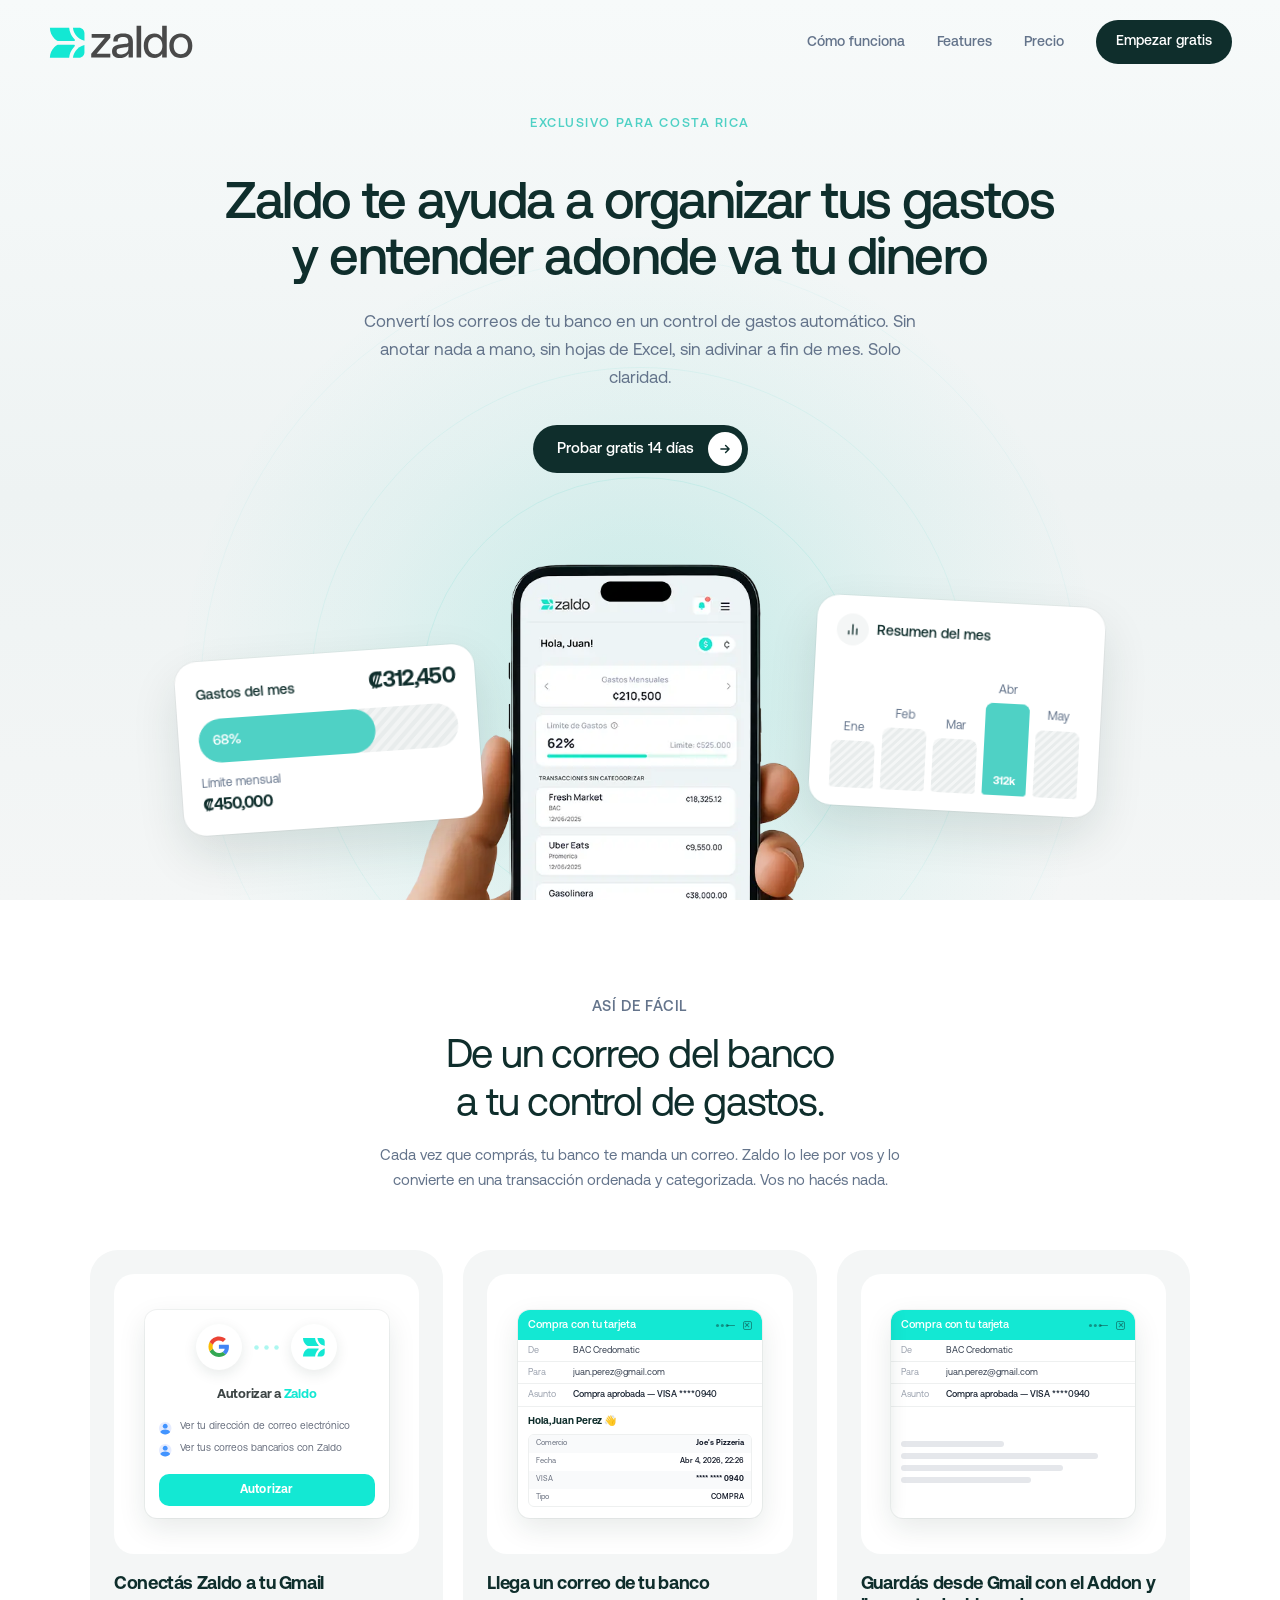
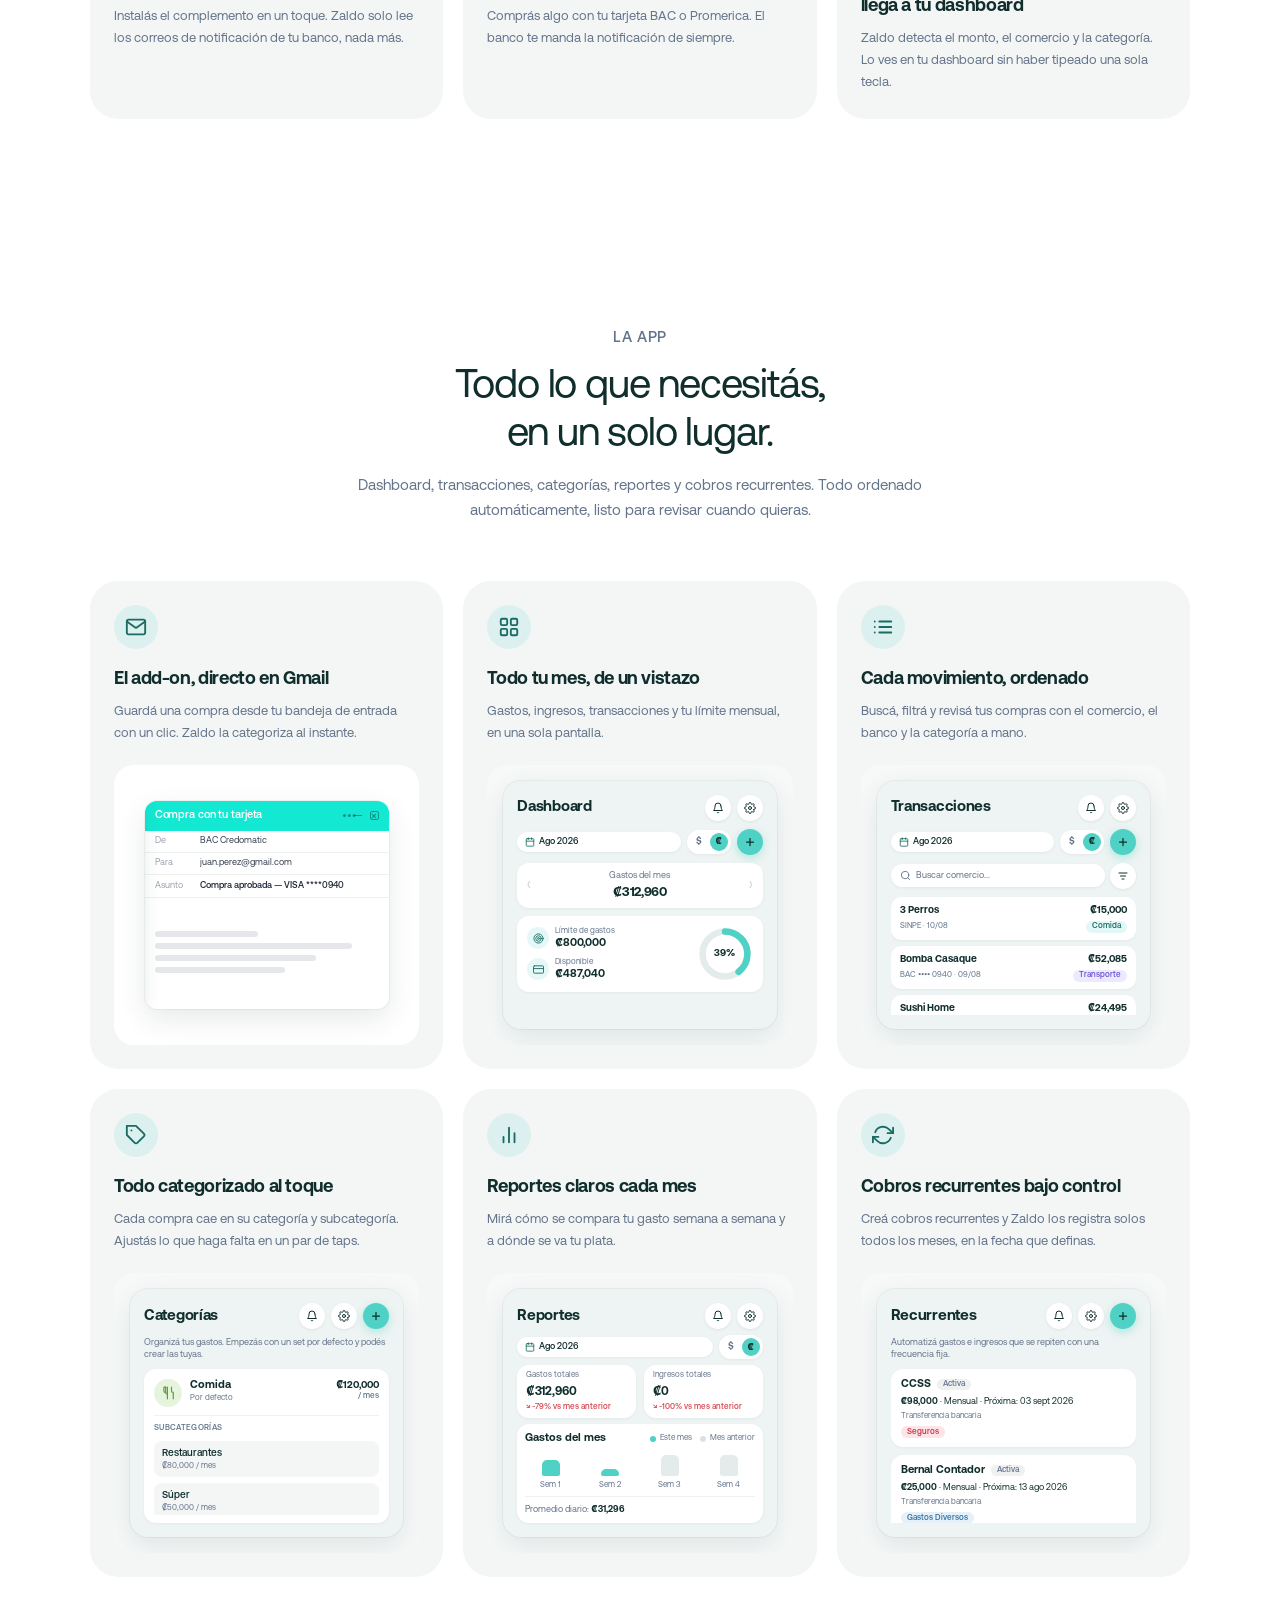
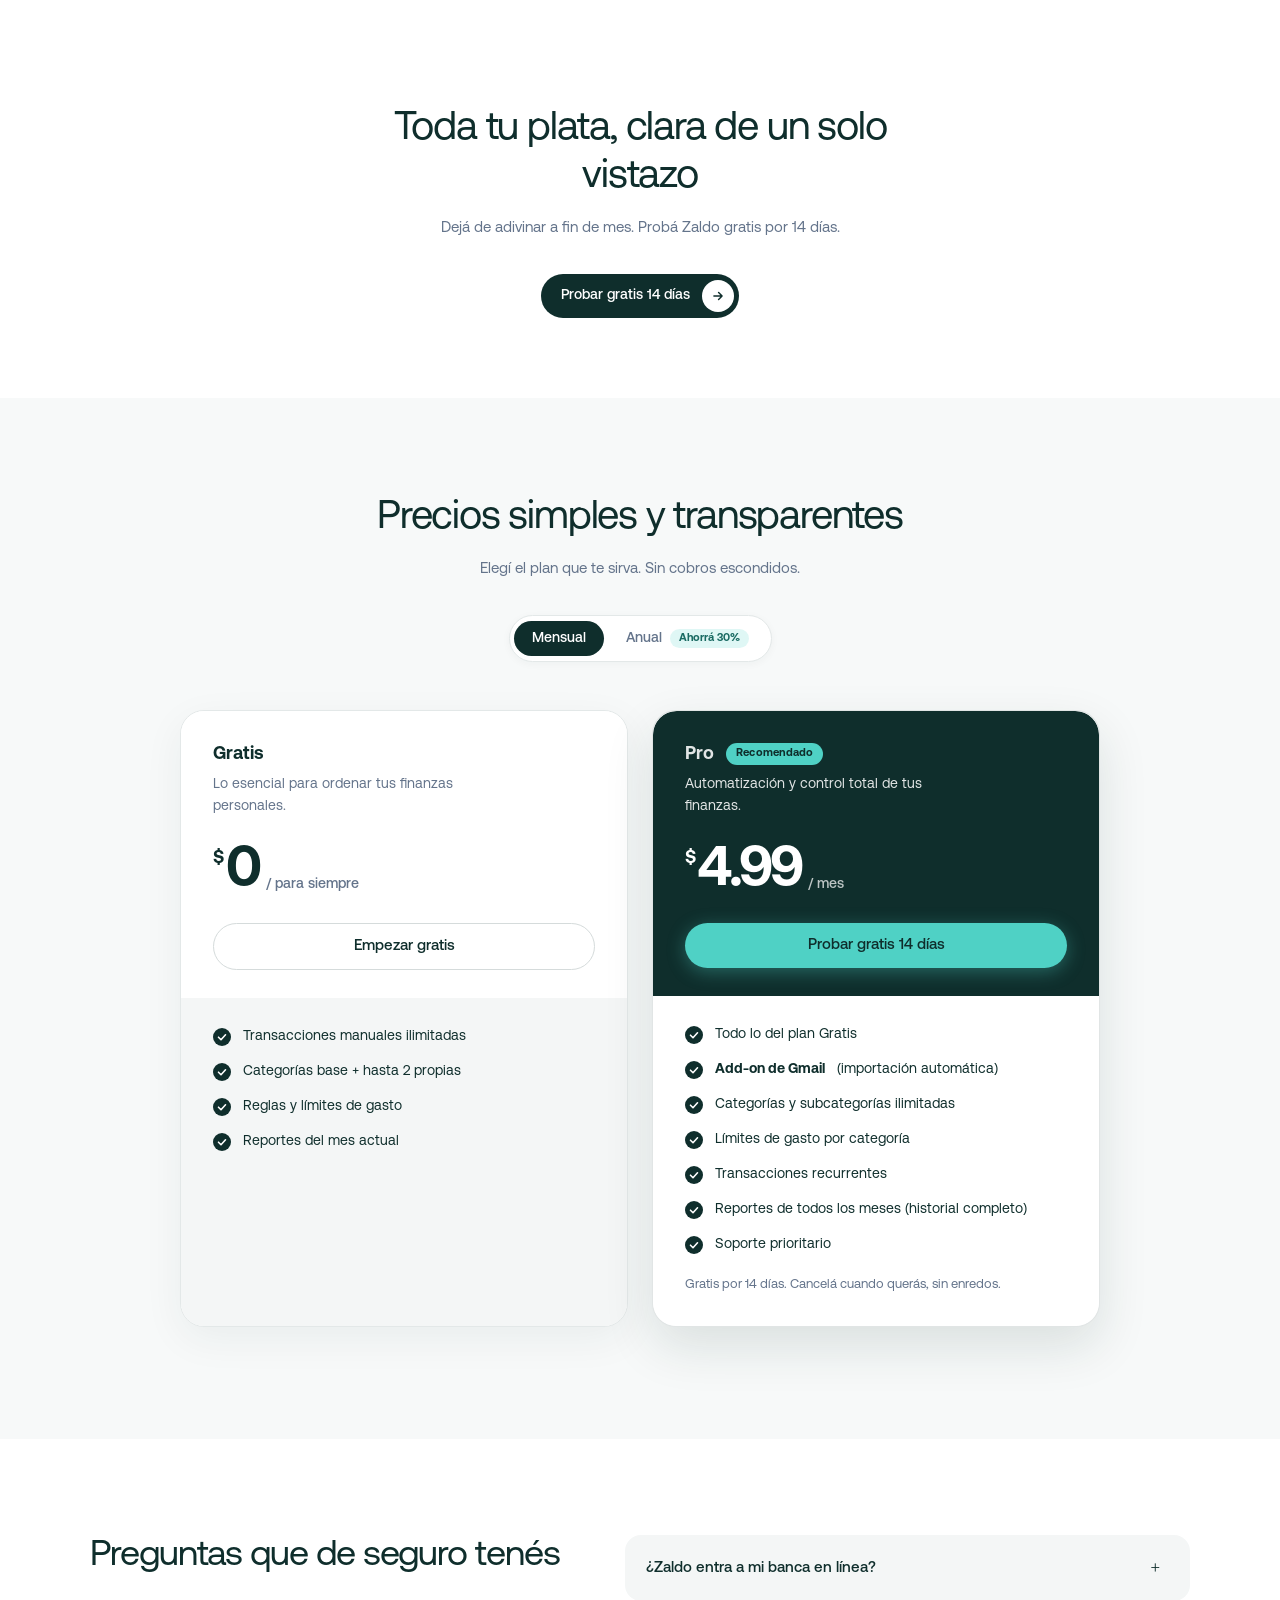
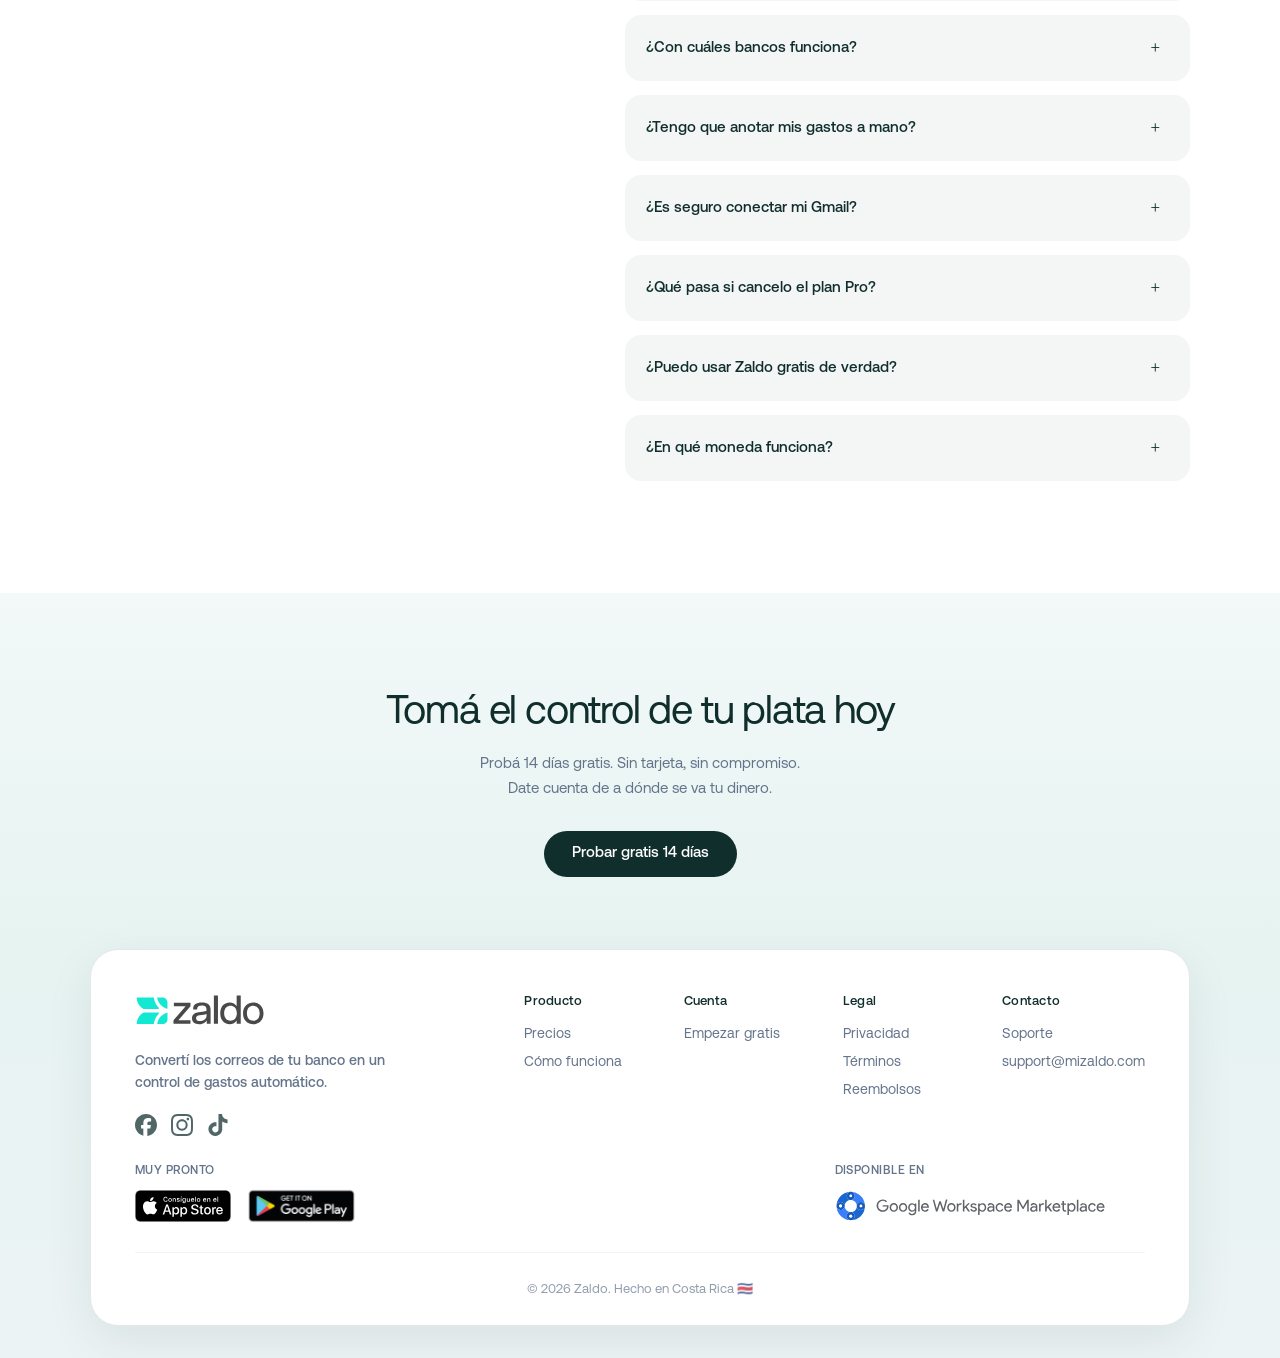
==== index.html @ 13877691 "Remove unused assets and tidy the repo tree so only live files stay in the web root. Co-authored-by:" ====
<!DOCTYPE html>
<html lang="es">
<head>
  <script>document.documentElement.classList.add('js-animations');</script>
  <meta charset="UTF-8">
  <meta name="viewport" content="width=device-width, initial-scale=1.0">
  <title>Zaldo — Tené claro en qué se te va la plata</title>
  <meta name="description" content="Zaldo convierte los correos de tu banco en un control de gastos automático. Sin anotar nada a mano, sin Excel, sin adivinar a fin de mes.">
  <link rel="canonical" href="https://mizaldo.com/">
  <meta name="theme-color" content="#4FD1C5">
  <meta name="author" content="Zaldo">

  <!-- Open Graph -->
  <meta property="og:type" content="website">
  <meta property="og:title" content="Zaldo — Tené claro en qué se te va la plata">
  <meta property="og:description" content="Zaldo convierte los correos de tu banco en un control de gastos automático. Sin anotar nada a mano, sin Excel, sin adivinar a fin de mes.">
  <meta property="og:url" content="https://mizaldo.com/">
  <meta property="og:image" content="https://mizaldo.com/assets/img/og-image.jpg">
  <meta property="og:image:width" content="1200">
  <meta property="og:image:height" content="630">
  <meta property="og:locale" content="es_CR">
  <meta property="og:site_name" content="Zaldo">

  <!-- Twitter Card -->
  <meta name="twitter:card" content="summary_large_image">
  <meta name="twitter:title" content="Zaldo — Tené claro en qué se te va la plata">
  <meta name="twitter:description" content="Zaldo convierte los correos de tu banco en un control de gastos automático. Sin anotar nada a mano, sin Excel, sin adivinar a fin de mes.">
  <meta name="twitter:image" content="https://mizaldo.com/assets/img/og-image.jpg">

  <!-- Favicons -->
  <link rel="icon" href="/favicon.ico" sizes="any">
  <link rel="icon" type="image/png" sizes="128x128" href="/assets/img/favicon/zaldo_128x128.png">
  <link rel="apple-touch-icon" href="/assets/img/favicon/zaldo_128x128.png">
  <link rel="manifest" href="/site.webmanifest">

  <!-- Styles -->
  <link rel="preload" href="assets/aeonik-pro/aeonik-regular.woff" as="font" type="font/woff" crossorigin>
  <link rel="preload" href="assets/aeonik-pro/aeonik-bold.woff" as="font" type="font/woff" crossorigin>
  <style>
@font-face{font-family:'Aeonik Pro';src:url('/assets/aeonik-pro/aeonik-regular.woff') format('woff');font-weight:400;font-style:normal;font-display:swap}
@font-face{font-family:'Aeonik Pro';src:url('/assets/aeonik-pro/aeonik-medium.woff') format('woff');font-weight:600;font-style:normal;font-display:swap}
@font-face{font-family:'Aeonik Pro';src:url('/assets/aeonik-pro/aeonik-bold.woff') format('woff');font-weight:700;font-style:normal;font-display:swap}
*,*::before,*::after{box-sizing:border-box;margin:0;padding:0}
:root{--teal:#4FD1C5;--teal-dark:#1a6b63;--heading-dark:#0f2e2c;--text-body:#64748b;--radius-pill:9999px;--surface:#fff;--card-bg:#f4f6f6}
body{font-family:'Aeonik Pro',system-ui,sans-serif;background:var(--surface);color:var(--heading-dark);min-height:100vh;overflow-x:hidden;-webkit-font-smoothing:antialiased}
.hero{position:relative;display:flex;flex-direction:column;overflow:hidden}
.hero--light{background:linear-gradient(180deg,#f7fafa 0%,#eef3f3 55%,#f4f6f6 100%);height:100vh;min-height:100vh}
.nav{position:relative;z-index:10;display:flex;justify-content:space-between;align-items:center;padding:1.25rem 3rem;max-width:1280px;width:100%;margin:0 auto;flex-shrink:0}
.logo{display:inline-flex;align-items:center;text-decoration:none}
.logo-img,.nav .logo-img{width:auto;display:block}
.nav .logo-img{height:clamp(1.75rem,2.8vw,2.25rem)}
.nav-actions{display:flex;align-items:center;gap:2rem}
.nav-links{display:flex;gap:2rem;list-style:none}
.nav-links a{color:var(--text-body);text-decoration:none;font-size:.875rem;font-weight:500}
.nav-cta{display:flex;align-items:center}
.nav-toggle,.nav-overlay{display:none}
.btn{display:inline-flex;align-items:center;justify-content:center;gap:.625rem;padding:.625rem 1.25rem;min-height:2.75rem;border-radius:var(--radius-pill);font-family:inherit;font-size:.875rem;font-weight:600;line-height:1;text-decoration:none;border:none;cursor:pointer;white-space:nowrap}
.btn:has(.btn-icon){padding:.3125rem .3125rem .3125rem 1.25rem;gap:.75rem}
.btn-icon{display:flex;align-items:center;justify-content:center;width:2rem;height:2rem;border-radius:50%;flex-shrink:0}
.btn-icon svg{width:14px;height:14px}
.btn--dark{background:#0F2E2C;color:#fff}
.btn--dark .btn-icon{background:#fff;color:#0F2E2C}
.hero-content{position:relative;z-index:5;display:flex;flex-direction:column;align-items:center;text-align:center;padding:2rem 1.5rem 1.25rem;max-width:920px;margin:0 auto;width:100%;flex-shrink:0}
.hero-eyebrow{font-size:.8125rem;font-weight:600;letter-spacing:.12em;text-transform:uppercase;color:var(--teal);margin-bottom:.875rem}
.hero--light .headline{display:flex;flex-direction:column;align-items:center;width:100%;font-size:clamp(2rem,4.2vw,3.25rem);font-weight:600;line-height:1.08;letter-spacing:-.03em;color:var(--heading-dark);margin:2rem 0 1.25rem}
.hero--light .headline-line{display:block;white-space:nowrap}
.hero--light .headline-line--mobile{display:none}
.hero--light .subheadline{color:var(--text-body);max-width:58ch;margin-bottom:2rem}
.subheadline{font-size:clamp(.9375rem,2vw,1.0625rem);line-height:1.65}
.cta-group{display:flex;gap:.875rem;flex-wrap:wrap;justify-content:center}
.hero .cta-group .btn{min-height:3rem;font-size:.9375rem;font-weight:500;padding:.75rem 1.5rem}
.hero .cta-group .btn:has(.btn-icon){padding:.375rem .375rem .375rem 1.5rem;gap:.875rem}
.hero .cta-group .btn-icon{width:2.125rem;height:2.125rem}
.hero-showcase{position:relative;z-index:2;flex:1;min-height:0;width:min(1400px,100%);margin:0 auto;padding:0 1.5rem}
.hero-showcase-backdrop{position:absolute;inset:0;pointer-events:none}
.hero-showcase-glow{position:absolute;top:50%;left:50%;transform:translate(-50%,-50%);width:min(920px,95vw);height:min(920px,95vw);border-radius:50%;background:radial-gradient(circle,rgba(79,209,197,.28) 0%,rgba(79,209,197,.08) 45%,transparent 72%)}
.hero-ring{position:absolute;top:50%;left:50%;transform:translate(-50%,-50%);border-radius:50%;border:1px solid rgba(79,209,197,.14)}
.hero-ring--1{width:440px;height:440px}
.hero-ring--2{width:660px;height:660px;opacity:.7}
.hero-ring--3{width:880px;height:880px;opacity:.45}
.hero-phone{position:absolute;left:50%;bottom:0;transform:translateX(-50%);z-index:3;width:min(560px,66vw)}
.hero-phone-mockup{width:100%;height:auto;max-height:56vh;display:block;object-fit:contain;object-position:bottom center}
.hero-float{position:absolute;z-index:4;background:#fff;border-radius:22px;padding:1.125rem 1.25rem;box-shadow:0 20px 48px rgba(15,46,44,.12),0 0 0 1px rgba(15,46,44,.04)}
.hero-float--left{left:14%;bottom:18%;width:min(300px,36vw);transform:rotate(-4deg)}
.hero-float--right{right:14%;bottom:22%;width:min(288px,34vw);transform:rotate(3deg)}
.hero-wallet-top{display:flex;align-items:baseline;justify-content:space-between;gap:.75rem;margin-bottom:.75rem}
.hero-wallet-label{font-size:.875rem;font-weight:500}
.hero-wallet-amount{font-size:1.375rem;font-weight:700;letter-spacing:-.03em;white-space:nowrap}
.hero-wallet-progress{position:relative;height:2.75rem;border-radius:var(--radius-pill);background:repeating-linear-gradient(-45deg,#e8ecec,#e8ecec 4px,#f2f4f4 4px,#f2f4f4 8px);overflow:hidden;margin-bottom:.875rem}
.hero-wallet-progress-fill{position:absolute;inset:0 auto 0 0;width:var(--pct,68%);min-width:3.25rem;background:var(--teal);border-radius:var(--radius-pill);display:flex;align-items:center;padding-left:.875rem}
.hero-wallet-progress-fill span{font-size:.875rem;font-weight:600;color:#fff}
.hero-wallet-detail-label{display:block;font-size:.75rem;color:var(--text-body);margin-bottom:.25rem}
.hero-wallet-detail-value{font-size:1rem;font-weight:700}
.hero-float-head{display:flex;align-items:center;gap:.5rem;margin-bottom:.75rem}
.hero-float-icon{width:2rem;height:2rem;border-radius:50%;background:var(--card-bg);display:flex;align-items:center;justify-content:center}
.hero-float-icon svg{width:1rem;height:1rem}
.hero-float-title{font-size:.875rem;font-weight:600}
.hero-float-chart{display:flex;align-items:flex-end;justify-content:space-between;gap:.4rem;height:130px;padding-top:1.125rem}
.hero-float-bar{position:relative;flex:1;display:flex;flex-direction:column;align-items:center;justify-content:flex-end;gap:.4rem;height:100%}
.hero-float-bar span{font-size:.75rem;color:var(--text-body)}
.hero-float-bar i{display:block;width:100%;height:var(--h,50%);border-radius:8px 8px 4px 4px;background:repeating-linear-gradient(-45deg,#e8ecec,#e8ecec 3px,#f4f6f6 3px,#f4f6f6 6px)}
.hero-float-bar-wrap{position:relative;width:100%;height:var(--h,88%);background:var(--teal);border-radius:8px 8px 4px 4px}
.hero-float-bar-tag{position:absolute;left:50%;bottom:.45rem;transform:translateX(-50%);font-size:.6875rem;font-weight:700;color:#fff;white-space:nowrap}
.visually-hidden{position:absolute;width:1px;height:1px;padding:0;margin:-1px;overflow:hidden;clip:rect(0,0,0,0);white-space:nowrap;border:0}
@media(max-width:900px){.hero-float--left{left:10%;width:min(260px,40vw)}.hero-float--right{right:10%;width:min(248px,38vw)}.hero-phone{width:min(445px,58vw)}.hero-ring--1{width:320px;height:320px}.hero-ring--2{width:480px;height:480px}.hero-ring--3{width:640px;height:640px}}
@media(max-width:768px){.nav{padding:1rem 1.5rem;z-index:200}.nav .logo-img{height:1.75rem}.nav-toggle{display:flex;flex-direction:column;justify-content:center;align-items:center;gap:5px;width:2.75rem;height:2.75rem;margin-left:auto;padding:0;border:none;background:transparent;cursor:pointer;z-index:202}.nav-toggle-bar{display:block;width:1.375rem;height:2px;background:var(--heading-dark);border-radius:1px}.nav-actions{position:fixed;top:0;right:0;width:min(100%,18.75rem);height:100dvh;flex-direction:column;align-items:stretch;padding:5rem 1.5rem 2rem;background:var(--surface);transform:translateX(100%);z-index:201}.nav-links{flex-direction:column;gap:0;width:100%}.nav-links a{display:block;padding:1rem 0;font-size:1rem}.nav-cta{flex-direction:column;width:100%;margin-top:1.5rem}.nav-cta .btn{width:100%;justify-content:center}.hero--light{height:auto;min-height:0}.hero--light .nav{border-bottom:1px solid rgba(15,46,44,.08)}.hero-content{align-items:flex-start;text-align:left;padding:2rem 1.5rem 0;max-width:none}.hero--light .headline-line--desktop{display:none}.hero--light .headline-line--mobile{display:block}.hero--light .headline{align-items:flex-start;text-align:left;font-size:1.75rem;margin:.75rem 0 1rem;line-height:1.3}.hero--light .headline-line{text-align:left}.hero--light .subheadline{text-align:left;font-size:.9375rem;margin-bottom:1.5rem;max-width:none}.subheadline-tail{display:none}.hero .cta-group--solo,.hero .cta-group--solo .btn{width:100%}.hero .cta-group .btn,.hero .cta-group .btn:has(.btn-icon){min-height:2.75rem;font-size:.875rem;padding:.8125rem 1.625rem}.hero .cta-group .btn-icon{display:none}.hero-showcase{flex:none;width:100%;padding:0}.hero-float--left,.hero-float--right{display:none}.hero-phone{position:relative;left:auto;bottom:auto;width:min(520px,128vw);margin:clamp(3rem,12vw,4.5rem) 0 0 calc(50% - min(260px,64vw));transform:none}.hero-phone-mockup{max-height:none}}
@media(max-width:360px){.hero--light .headline{font-size:1.5rem}.hero--light .headline-line--mobile{white-space:normal}}
  </style>
  <link rel="preload" as="style" href="/assets/css/styles.css">
  <link rel="stylesheet" href="/assets/css/styles.css" media="print" onload="this.media='all'">
  <noscript><link rel="stylesheet" href="/assets/css/styles.css"></noscript>

  <script type="application/ld+json">
  {
    "@context": "https://schema.org",
    "@type": "SoftwareApplication",
    "name": "Zaldo",
    "url": "https://mizaldo.com/",
    "applicationCategory": "FinanceApplication",
    "operatingSystem": "Web, Android, iOS",
    "description": "Zaldo convierte los correos de tu banco en un control de gastos automático. Sin anotar nada a mano, sin Excel.",
    "offers": {
      "@type": "Offer",
      "price": "0",
      "priceCurrency": "CRC"
    },
    "publisher": {
      "@type": "Organization",
      "name": "Zaldo",
      "url": "https://mizaldo.com/",
      "logo": "https://mizaldo.com/assets/zaldo-logo-v1.svg"
    }
  }
  </script>

  <!-- Meta Pixel Code -->
  <script async src="/assets/js/meta-pixel.js"></script>
  <noscript><img height="1" width="1" style="display:none"
  src="https://www.facebook.com/tr?id=1056531280575934&ev=PageView&noscript=1"
  /></noscript>
  <!-- End Meta Pixel Code -->
  <script src="/assets/js/main.js" async></script>
</head>
<body>
  <main id="main">
  <section class="hero hero--light is-loaded">
    <header class="nav">
      <a href="index.html" class="logo" aria-label="Zaldo — inicio">
        <img src="assets/zaldo-logo-v1.svg" alt="Zaldo" class="logo-img" width="511" height="195" decoding="async">
        <span class="visually-hidden">Zaldo</span>
      </a>
      <button type="button" class="nav-toggle" aria-expanded="false" aria-controls="nav-menu" aria-label="Abrir menú">
        <span class="nav-toggle-bar" aria-hidden="true"></span>
        <span class="nav-toggle-bar" aria-hidden="true"></span>
        <span class="nav-toggle-bar" aria-hidden="true"></span>
      </button>
      <div class="nav-overlay" aria-hidden="true"></div>
      <div class="nav-actions" id="nav-menu">
        <nav aria-label="Principal">
          <ul class="nav-links">
            <li><a href="#how-it-works">Cómo funciona</a></li>
            <li><a href="#app-tour">Features</a></li>
            <li><a href="#pricing">Precio</a></li>
          </ul>
        </nav>
        <div class="nav-cta">
          <a href="https://app.mizaldo.com/login" class="btn btn--dark">
            <span>Empezar gratis</span>
          </a>
        </div>
      </div>
    </header>

    <div class="hero-content">
      <p class="hero-eyebrow">Exclusivo para Costa Rica</p>
      <h1 class="headline">
        <span class="headline-line headline-line--desktop">Zaldo te ayuda a organizar tus gastos</span>
        <span class="headline-line headline-line--desktop">y entender adonde va tu dinero</span>
        <span class="headline-line headline-line--mobile">Zaldo te ayuda a organizar</span>
        <span class="headline-line headline-line--mobile">tus gastos y entender</span>
        <span class="headline-line headline-line--mobile">adonde va tu dinero</span>
      </h1>

      <p class="subheadline">
        Convertí los correos de tu banco en un control de gastos automático. Sin anotar nada a mano, sin hojas de Excel<span class="subheadline-tail">, sin adivinar a fin de mes. Solo claridad</span>.
      </p>

      <div class="cta-group cta-group--solo">
        <a href="https://app.mizaldo.com/login" class="btn btn--dark">
          <span>Probar gratis 14 días</span>
          <span class="btn-icon">
            <svg viewBox="0 0 24 24" fill="none" stroke="currentColor" stroke-width="2.5" stroke-linecap="round" stroke-linejoin="round" aria-hidden="true"><path d="M5 12h14M13 6l6 6-6 6"/></svg>
          </span>
        </a>
      </div>
    </div>

    <div class="hero-showcase is-visible" aria-hidden="true">
      <div class="hero-showcase-backdrop">
        <div class="hero-ring hero-ring--1"></div>
        <div class="hero-ring hero-ring--2"></div>
        <div class="hero-ring hero-ring--3"></div>
        <div class="hero-showcase-glow"></div>
      </div>

      <article class="hero-float hero-float--left hero-wallet-card">
        <div class="hero-wallet-top">
          <span class="hero-wallet-label">Gastos del mes</span>
          <span class="hero-wallet-amount">₡312,450</span>
        </div>
        <div class="hero-wallet-progress">
          <div class="hero-wallet-progress-fill" style="--pct: 68%">
            <span>68%</span>
          </div>
        </div>
        <div class="hero-wallet-footer">
          <div class="hero-wallet-detail">
            <span class="hero-wallet-detail-label">Límite mensual</span>
            <span class="hero-wallet-detail-value">₡450,000</span>
          </div>
        </div>
      </article>

      <div class="hero-phone">
        <img class="hero-phone-mockup" src="assets/zaldoh-webpapp-costarica.webp" alt="App Zaldo en un celular" width="800" height="507" decoding="async" fetchpriority="high">
      </div>

      <article class="hero-float hero-float--right">
        <div class="hero-float-head">
          <span class="hero-float-icon">
            <svg viewBox="0 0 24 24" fill="none" stroke="currentColor" stroke-width="2" aria-hidden="true"><path d="M18 20V10M12 20V4M6 20v-6"/></svg>
          </span>
          <span class="hero-float-title">Resumen del mes</span>
        </div>
        <div class="hero-float-chart">
          <div class="hero-float-bar"><span>Ene</span><i style="--h: 42%"></i></div>
          <div class="hero-float-bar"><span>Feb</span><i style="--h: 55%"></i></div>
          <div class="hero-float-bar"><span>Mar</span><i style="--h: 48%"></i></div>
          <div class="hero-float-bar hero-float-bar--active">
            <span>Abr</span>
            <div class="hero-float-bar-wrap" style="--h: 88%">
              <span class="hero-float-bar-tag">312k</span>
              <i></i>
            </div>
          </div>
          <div class="hero-float-bar"><span>May</span><i style="--h: 60%"></i></div>
        </div>
      </article>
    </div>
  </section>

  <section id="how-it-works" class="needs how-process">
    <div class="needs-inner">
      <header class="needs-header">
        <p class="section-eyebrow">Así de fácil</p>
        <h2>De un correo del banco <br> a tu control de gastos.</h2>
        <p>Cada vez que comprás, tu banco te manda un correo. Zaldo lo lee por vos y lo convierte en una transacción ordenada y categorizada. Vos no hacés nada.</p>
      </header>
      <div class="needs-grid how-grid">
        <article class="how-step-card">
          <div class="how-step-visual" aria-hidden="true">
            <div class="how-step-scene">
              <div class="how-auth-mock">
                <div class="how-auth-card">
                  <div class="how-auth-brands">
                    <div class="how-auth-brand how-auth-brand--google">
                      <img src="assets/icons/google-icon.svg" alt="" width="27" height="27" decoding="async" loading="lazy">
                    </div>
                    <div class="how-auth-dots" aria-hidden="true">
                      <span></span><span></span><span></span>
                    </div>
                    <div class="how-auth-brand how-auth-brand--zaldo">
                      <img src="assets/icons/zaldo-icon.svg" alt="" width="24" height="21" decoding="async" loading="lazy">
                    </div>
                  </div>
                  <p class="how-auth-title">Autorizar a <span>Zaldo</span></p>
                  <ul class="how-auth-permissions">
                    <li>
                      <img src="assets/icons/google-user.svg" alt="" width="13" height="13" decoding="async" loading="lazy">
                      <span>Ver tu dirección de correo electrónico</span>
                    </li>
                    <li>
                      <img src="assets/icons/google-user.svg" alt="" width="13" height="13" decoding="async" loading="lazy">
                      <span>Ver tus correos bancarios con Zaldo</span>
                    </li>
                  </ul>
                  <span class="how-auth-btn">
                    <span class="how-auth-btn-label">Autorizar</span>
                    <span class="how-auth-btn-check" aria-hidden="true">
                      <svg viewBox="0 0 24 24" fill="none" stroke="currentColor" stroke-width="3" stroke-linecap="round" stroke-linejoin="round"><path d="M5 12l5 5L20 7"/></svg>
                    </span>
                  </span>
                </div>
              </div>
            </div>
          </div>
          <div class="how-step-copy">
            <h3>Conectás Zaldo a tu Gmail</h3>
            <p>Instalás el complemento en un toque. Zaldo solo lee los correos de notificación de tu banco, nada más.</p>
          </div>
        </article>

        <article class="how-step-card">
          <div class="how-step-visual" aria-hidden="true">
            <div class="how-step-scene">
              <div class="how-mail-mock">
                <div class="how-mail-window">
                  <header class="how-mail-chrome">
                    <span class="how-mail-chrome-title">Compra con tu tarjeta</span>
                    <div class="how-mail-chrome-actions">
                      <span></span><span></span><span></span>
                    </div>
                  </header>
                  <div class="how-mail-fields">
                    <div class="how-mail-field">
                      <span class="how-mail-field-label">De</span>
                      <span class="how-mail-field-value">BAC Credomatic</span>
                    </div>
                    <div class="how-mail-field">
                      <span class="how-mail-field-label">Para</span>
                      <span class="how-mail-field-value">juan.perez@gmail.com</span>
                    </div>
                    <div class="how-mail-field how-mail-field--subject">
                      <span class="how-mail-field-label">Asunto</span>
                      <span class="how-mail-field-value">Compra aprobada — VISA ****0940</span>
                    </div>
                  </div>
                  <div class="how-mail-body">
                    <p class="how-mail-greeting">Hola, Juan Perez <span aria-hidden="true">👋</span></p>
                    <dl class="how-mail-receipt">
                      <div class="how-mail-receipt-row">
                        <dt>Comercio</dt>
                        <dd>Joe's Pizzeria</dd>
                      </div>
                      <div class="how-mail-receipt-row">
                        <dt>Fecha</dt>
                        <dd>Abr 4, 2026, 22:26</dd>
                      </div>
                      <div class="how-mail-receipt-row">
                        <dt>VISA</dt>
                        <dd>**** **** 0940</dd>
                      </div>
                      <div class="how-mail-receipt-row">
                        <dt>Tipo</dt>
                        <dd>COMPRA</dd>
                      </div>
                    </dl>
                  </div>
                </div>
              </div>
            </div>
          </div>
          <div class="how-step-copy">
            <h3>Llega un correo de tu banco</h3>
            <p>Comprás algo con tu tarjeta BAC o Promerica. El banco te manda la notificación de siempre.</p>
          </div>
        </article>

        <article class="how-step-card">
          <div class="how-step-visual" aria-hidden="true">
            <div class="how-step-scene">
              <div class="how-mail-mock how-mail-mock--addon">
                <div class="how-mail-window how-mail-window--addon">
                  <aside class="how-addon-sidebar">
                    <img class="how-addon-logo" src="assets/icons/zaldo-icon.svg" alt="" width="24" height="21" decoding="async" loading="lazy">
                    <span class="how-addon-btn">
                      <span class="how-addon-btn-label">Guardar</span>
                      <span class="how-addon-btn-saved">
                        <svg viewBox="0 0 24 24" fill="none" stroke="currentColor" stroke-width="3" stroke-linecap="round" stroke-linejoin="round" aria-hidden="true"><path d="M5 12l5 5L20 7"/></svg>
                        Guardado
                      </span>
                    </span>
                  </aside>
                  <header class="how-mail-chrome">
                    <span class="how-mail-chrome-title">Compra con tu tarjeta</span>
                    <div class="how-mail-chrome-actions">
                      <span></span><span></span><span></span>
                    </div>
                  </header>
                  <div class="how-mail-fields">
                    <div class="how-mail-field">
                      <span class="how-mail-field-label">De</span>
                      <span class="how-mail-field-value">BAC Credomatic</span>
                    </div>
                    <div class="how-mail-field">
                      <span class="how-mail-field-label">Para</span>
                      <span class="how-mail-field-value">juan.perez@gmail.com</span>
                    </div>
                    <div class="how-mail-field how-mail-field--subject">
                      <span class="how-mail-field-label">Asunto</span>
                      <span class="how-mail-field-value">Compra aprobada — VISA ****0940</span>
                    </div>
                  </div>
                  <div class="how-mail-body how-mail-body--placeholder">
                    <div class="how-mail-placeholder">
                      <span></span>
                      <span></span>
                      <span></span>
                      <span></span>
                    </div>
                  </div>
                </div>
              </div>
            </div>
          </div>
          <div class="how-step-copy">
            <h3>Guardás desde Gmail con el Addon y llega a tu dashboard</h3>
            <p>Zaldo detecta el monto, el comercio y la categoría. Lo ves en tu dashboard sin haber tipeado una sola tecla.</p>
          </div>
        </article>
      </div>
    </div>
  </section>

  <section id="app-tour" class="needs app-tour">
    <div class="needs-inner">
      <header class="needs-header">
        <p class="section-eyebrow">La app</p>
        <h2>Todo lo que necesitás, <br> en un solo lugar.</h2>
        <p>Dashboard, transacciones, categorías, reportes y cobros recurrentes. Todo ordenado automáticamente, listo para revisar cuando quieras.</p>
      </header>
      <div class="needs-grid how-grid">
        <article class="how-step-card">
          <div class="how-feature-icon" aria-hidden="true">
            <svg viewBox="0 0 24 24" fill="none" stroke="currentColor" stroke-width="2" stroke-linecap="round" stroke-linejoin="round"><path d="M4 4h16c1.1 0 2 .9 2 2v12c0 1.1-.9 2-2 2H4c-1.1 0-2-.9-2-2V6c0-1.1.9-2 2-2z"/><polyline points="22,6 12,13 2,6"/></svg>
          </div>
          <div class="how-step-copy">
            <h3>El add-on, directo en Gmail</h3>
            <p>Guardá una compra desde tu bandeja de entrada con un clic. Zaldo la categoriza al instante.</p>
          </div>
          <div class="how-step-visual" aria-hidden="true">
            <div class="how-step-scene">
              <div class="how-mail-mock how-mail-mock--addon">
                <div class="how-mail-window how-mail-window--addon">
                  <aside class="how-addon-sidebar">
                    <img class="how-addon-logo" src="assets/icons/zaldo-icon.svg" alt="" width="24" height="21" decoding="async" loading="lazy">
                    <span class="how-addon-btn">
                      <span class="how-addon-btn-label">Guardar</span>
                      <span class="how-addon-btn-saved">
                        <svg viewBox="0 0 24 24" fill="none" stroke="currentColor" stroke-width="3" stroke-linecap="round" stroke-linejoin="round" aria-hidden="true"><path d="M5 12l5 5L20 7"/></svg>
                        Guardado
                      </span>
                    </span>
                  </aside>
                  <header class="how-mail-chrome">
                    <span class="how-mail-chrome-title">Compra con tu tarjeta</span>
                    <div class="how-mail-chrome-actions">
                      <span></span><span></span><span></span>
                    </div>
                  </header>
                  <div class="how-mail-fields">
                    <div class="how-mail-field">
                      <span class="how-mail-field-label">De</span>
                      <span class="how-mail-field-value">BAC Credomatic</span>
                    </div>
                    <div class="how-mail-field">
                      <span class="how-mail-field-label">Para</span>
                      <span class="how-mail-field-value">juan.perez@gmail.com</span>
                    </div>
                    <div class="how-mail-field how-mail-field--subject">
                      <span class="how-mail-field-label">Asunto</span>
                      <span class="how-mail-field-value">Compra aprobada — VISA ****0940</span>
                    </div>
                  </div>
                  <div class="how-mail-body how-mail-body--placeholder">
                    <div class="how-mail-placeholder">
                      <span></span>
                      <span></span>
                      <span></span>
                      <span></span>
                    </div>
                  </div>
                </div>
              </div>
            </div>
          </div>
        </article>

        <article class="how-step-card">
          <div class="how-feature-icon" aria-hidden="true">
            <svg viewBox="0 0 24 24" fill="none" stroke="currentColor" stroke-width="2" stroke-linecap="round" stroke-linejoin="round"><rect x="3" y="3" width="7" height="7" rx="1.5"/><rect x="14" y="3" width="7" height="7" rx="1.5"/><rect x="14" y="14" width="7" height="7" rx="1.5"/><rect x="3" y="14" width="7" height="7" rx="1.5"/></svg>
          </div>
          <div class="how-step-copy">
            <h3>Todo tu mes, de un vistazo</h3>
            <p>Gastos, ingresos, transacciones y tu límite mensual, en una sola pantalla.</p>
          </div>
          <div class="how-feature-visual how-feature-visual--dashboard-mock" aria-hidden="true">
            <div class="dash-mock">
              <div class="dash-mock-top">
                <span class="dash-mock-title">Dashboard</span>
                <div class="dash-mock-icons">
                  <span class="dash-mock-icon-btn">
                    <svg viewBox="0 0 24 24" fill="none" stroke="currentColor" stroke-width="2" stroke-linecap="round" stroke-linejoin="round"><path d="M18 8a6 6 0 10-12 0c0 7-3 9-3 9h18s-3-2-3-9"/><path d="M13.73 21a2 2 0 01-3.46 0"/></svg>
                  </span>
                  <span class="dash-mock-icon-btn">
                    <svg viewBox="0 0 24 24" fill="none" stroke="currentColor" stroke-width="2" stroke-linecap="round" stroke-linejoin="round"><circle cx="12" cy="12" r="3"/><path d="M19.4 15a1.65 1.65 0 00.33 1.82l.06.06a2 2 0 11-2.83 2.83l-.06-.06a1.65 1.65 0 00-1.82-.33 1.65 1.65 0 00-1 1.51V21a2 2 0 11-4 0v-.09A1.65 1.65 0 009 19.4a1.65 1.65 0 00-1.82.33l-.06.06a2 2 0 11-2.83-2.83l.06-.06a1.65 1.65 0 00.33-1.82 1.65 1.65 0 00-1.51-1H3a2 2 0 110-4h.09A1.65 1.65 0 004.6 9a1.65 1.65 0 00-.33-1.82l-.06-.06a2 2 0 112.83-2.83l.06.06a1.65 1.65 0 001.82.33H9a1.65 1.65 0 001-1.51V3a2 2 0 114 0v.09a1.65 1.65 0 001 1.51 1.65 1.65 0 001.82-.33l.06-.06a2 2 0 112.83 2.83l-.06.06a1.65 1.65 0 00-.33 1.82V9a1.65 1.65 0 001.51 1H21a2 2 0 110 4h-.09a1.65 1.65 0 00-1.51 1z"/></svg>
                  </span>
                </div>
              </div>
              <div class="dash-mock-row">
                <span class="dash-mock-date">
                  <svg viewBox="0 0 24 24" fill="none" stroke="currentColor" stroke-width="2" stroke-linecap="round" stroke-linejoin="round"><rect x="3" y="4" width="18" height="18" rx="2"/><line x1="16" y1="2" x2="16" y2="6"/><line x1="8" y1="2" x2="8" y2="6"/><line x1="3" y1="10" x2="21" y2="10"/></svg>
                  Ago 2026
                </span>
                <span class="dash-mock-currency">
                  <span class="dash-mock-currency-off">$</span>
                  <span class="dash-mock-currency-on">₡</span>
                </span>
                <span class="dash-mock-add">
                  <svg viewBox="0 0 24 24" fill="none" stroke="currentColor" stroke-width="2.5" stroke-linecap="round" stroke-linejoin="round"><line x1="12" y1="5" x2="12" y2="19"/><line x1="5" y1="12" x2="19" y2="12"/></svg>
                </span>
              </div>
              <div class="dash-mock-card dash-mock-card--expense">
                <span class="dash-mock-chevron">‹</span>
                <div class="dash-mock-expense-info">
                  <span class="dash-mock-label">Gastos del mes</span>
                  <span class="dash-mock-amount">₡312,960</span>
                </div>
                <span class="dash-mock-chevron">›</span>
              </div>
              <div class="dash-mock-card dash-mock-card--limit">
                <div class="dash-mock-limit-rows">
                  <div class="dash-mock-limit-row">
                    <span class="dash-mock-limit-icon">
                      <svg viewBox="0 0 24 24" fill="none" stroke="currentColor" stroke-width="2" stroke-linecap="round" stroke-linejoin="round"><circle cx="12" cy="12" r="10"/><circle cx="12" cy="12" r="6"/><circle cx="12" cy="12" r="2"/></svg>
                    </span>
                    <div>
                      <span class="dash-mock-limit-label">Límite de gastos</span>
                      <span class="dash-mock-limit-value">₡800,000</span>
                    </div>
                  </div>
                  <div class="dash-mock-limit-row">
                    <span class="dash-mock-limit-icon">
                      <svg viewBox="0 0 24 24" fill="none" stroke="currentColor" stroke-width="2" stroke-linecap="round" stroke-linejoin="round"><rect x="1" y="4" width="22" height="16" rx="2"/><line x1="1" y1="10" x2="23" y2="10"/></svg>
                    </span>
                    <div>
                      <span class="dash-mock-limit-label">Disponible</span>
                      <span class="dash-mock-limit-value">₡487,040</span>
                    </div>
                  </div>
                </div>
                <div class="dash-mock-donut">
                  <svg viewBox="0 0 60 60">
                    <circle cx="30" cy="30" r="24" fill="none" stroke="#e4eceb" stroke-width="7"/>
                    <circle cx="30" cy="30" r="24" fill="none" stroke="#4FD1C5" stroke-width="7" stroke-linecap="round" stroke-dasharray="150.8" stroke-dashoffset="91.5" transform="rotate(-90 30 30)"/>
                  </svg>
                  <span class="dash-mock-donut-label">39%</span>
                </div>
              </div>
            </div>
          </div>
        </article>

        <article class="how-step-card">
          <div class="how-feature-icon" aria-hidden="true">
            <svg viewBox="0 0 24 24" fill="none" stroke="currentColor" stroke-width="2" stroke-linecap="round" stroke-linejoin="round"><line x1="8" y1="6" x2="21" y2="6"/><line x1="8" y1="12" x2="21" y2="12"/><line x1="8" y1="18" x2="21" y2="18"/><line x1="3" y1="6" x2="3.01" y2="6"/><line x1="3" y1="12" x2="3.01" y2="12"/><line x1="3" y1="18" x2="3.01" y2="18"/></svg>
          </div>
          <div class="how-step-copy">
            <h3>Cada movimiento, ordenado</h3>
            <p>Buscá, filtrá y revisá tus compras con el comercio, el banco y la categoría a mano.</p>
          </div>
          <div class="how-feature-visual how-feature-visual--transacciones-mock" aria-hidden="true">
            <div class="tx-mock">
              <div class="dash-mock-top">
                <span class="dash-mock-title">Transacciones</span>
                <div class="dash-mock-icons">
                  <span class="dash-mock-icon-btn">
                    <svg viewBox="0 0 24 24" fill="none" stroke="currentColor" stroke-width="2" stroke-linecap="round" stroke-linejoin="round"><path d="M18 8a6 6 0 10-12 0c0 7-3 9-3 9h18s-3-2-3-9"/><path d="M13.73 21a2 2 0 01-3.46 0"/></svg>
                  </span>
                  <span class="dash-mock-icon-btn">
                    <svg viewBox="0 0 24 24" fill="none" stroke="currentColor" stroke-width="2" stroke-linecap="round" stroke-linejoin="round"><circle cx="12" cy="12" r="3"/><path d="M19.4 15a1.65 1.65 0 00.33 1.82l.06.06a2 2 0 11-2.83 2.83l-.06-.06a1.65 1.65 0 00-1.82-.33 1.65 1.65 0 00-1 1.51V21a2 2 0 11-4 0v-.09A1.65 1.65 0 009 19.4a1.65 1.65 0 00-1.82.33l-.06.06a2 2 0 11-2.83-2.83l.06-.06a1.65 1.65 0 00.33-1.82 1.65 1.65 0 00-1.51-1H3a2 2 0 110-4h.09A1.65 1.65 0 004.6 9a1.65 1.65 0 00-.33-1.82l-.06-.06a2 2 0 112.83-2.83l.06.06a1.65 1.65 0 001.82.33H9a1.65 1.65 0 001-1.51V3a2 2 0 114 0v.09a1.65 1.65 0 001 1.51 1.65 1.65 0 001.82-.33l.06-.06a2 2 0 112.83 2.83l-.06.06a1.65 1.65 0 00-.33 1.82V9a1.65 1.65 0 001.51 1H21a2 2 0 110 4h-.09a1.65 1.65 0 00-1.51 1z"/></svg>
                  </span>
                </div>
              </div>
              <div class="dash-mock-row">
                <span class="dash-mock-date">
                  <svg viewBox="0 0 24 24" fill="none" stroke="currentColor" stroke-width="2" stroke-linecap="round" stroke-linejoin="round"><rect x="3" y="4" width="18" height="18" rx="2"/><line x1="16" y1="2" x2="16" y2="6"/><line x1="8" y1="2" x2="8" y2="6"/><line x1="3" y1="10" x2="21" y2="10"/></svg>
                  Ago 2026
                </span>
                <span class="dash-mock-currency">
                  <span class="dash-mock-currency-off">$</span>
                  <span class="dash-mock-currency-on">₡</span>
                </span>
                <span class="dash-mock-add">
                  <svg viewBox="0 0 24 24" fill="none" stroke="currentColor" stroke-width="2.5" stroke-linecap="round" stroke-linejoin="round"><line x1="12" y1="5" x2="12" y2="19"/><line x1="5" y1="12" x2="19" y2="12"/></svg>
                </span>
              </div>
              <div class="tx-mock-search-row">
                <span class="tx-mock-search">
                  <svg viewBox="0 0 24 24" fill="none" stroke="currentColor" stroke-width="2" stroke-linecap="round" stroke-linejoin="round"><circle cx="11" cy="11" r="8"/><line x1="21" y1="21" x2="16.65" y2="16.65"/></svg>
                  <span>Buscar comercio...</span>
                </span>
                <span class="dash-mock-icon-btn">
                  <svg viewBox="0 0 24 24" fill="none" stroke="currentColor" stroke-width="2" stroke-linecap="round" stroke-linejoin="round"><line x1="4" y1="6" x2="20" y2="6"/><line x1="7" y1="12" x2="17" y2="12"/><line x1="10" y1="18" x2="14" y2="18"/></svg>
                </span>
              </div>
              <div class="tx-mock-list">
                <div class="tx-mock-item">
                  <div class="tx-mock-item-top">
                    <span class="tx-mock-merchant">3 Perros</span>
                    <span class="tx-mock-amount">₡15,000</span>
                  </div>
                  <div class="tx-mock-item-bottom">
                    <span class="tx-mock-meta">SINPE · 10/08</span>
                    <span class="tx-mock-tag tx-mock-tag--food">Comida</span>
                  </div>
                </div>
                <div class="tx-mock-item">
                  <div class="tx-mock-item-top">
                    <span class="tx-mock-merchant">Bomba Casaque</span>
                    <span class="tx-mock-amount">₡52,085</span>
                  </div>
                  <div class="tx-mock-item-bottom">
                    <span class="tx-mock-meta">BAC •••• 0940 · 09/08</span>
                    <span class="tx-mock-tag tx-mock-tag--transport">Transporte</span>
                  </div>
                </div>
                <div class="tx-mock-item">
                  <div class="tx-mock-item-top">
                    <span class="tx-mock-merchant">Sushi Home</span>
                    <span class="tx-mock-amount">₡24,495</span>
                  </div>
                  <div class="tx-mock-item-bottom">
                    <span class="tx-mock-meta">BAC •••• 0940 · 09/08</span>
                    <span class="tx-mock-tag tx-mock-tag--food">Comida</span>
                  </div>
                </div>
              </div>
            </div>
          </div>
        </article>

        <article class="how-step-card">
          <div class="how-feature-icon" aria-hidden="true">
            <svg viewBox="0 0 24 24" fill="none" stroke="currentColor" stroke-width="2" stroke-linecap="round" stroke-linejoin="round"><path d="M20.59 13.41L13.42 20.59a2 2 0 01-2.83 0L2 12V2h10l8.59 8.59a2 2 0 010 2.82z"/><line x1="7" y1="7" x2="7.01" y2="7"/></svg>
          </div>
          <div class="how-step-copy">
            <h3>Todo categorizado al toque</h3>
            <p>Cada compra cae en su categoría y subcategoría. Ajustás lo que haga falta en un par de taps.</p>
          </div>
          <div class="how-feature-visual how-feature-visual--categorias-mock" aria-hidden="true">
            <div class="cat-mock">
              <div class="dash-mock-top">
                <span class="dash-mock-title">Categorías</span>
                <div class="dash-mock-icons">
                  <span class="dash-mock-icon-btn">
                    <svg viewBox="0 0 24 24" fill="none" stroke="currentColor" stroke-width="2" stroke-linecap="round" stroke-linejoin="round"><path d="M18 8a6 6 0 10-12 0c0 7-3 9-3 9h18s-3-2-3-9"/><path d="M13.73 21a2 2 0 01-3.46 0"/></svg>
                  </span>
                  <span class="dash-mock-icon-btn">
                    <svg viewBox="0 0 24 24" fill="none" stroke="currentColor" stroke-width="2" stroke-linecap="round" stroke-linejoin="round"><circle cx="12" cy="12" r="3"/><path d="M19.4 15a1.65 1.65 0 00.33 1.82l.06.06a2 2 0 11-2.83 2.83l-.06-.06a1.65 1.65 0 00-1.82-.33 1.65 1.65 0 00-1 1.51V21a2 2 0 11-4 0v-.09A1.65 1.65 0 009 19.4a1.65 1.65 0 00-1.82.33l-.06.06a2 2 0 11-2.83-2.83l.06-.06a1.65 1.65 0 00.33-1.82 1.65 1.65 0 00-1.51-1H3a2 2 0 110-4h.09A1.65 1.65 0 004.6 9a1.65 1.65 0 00-.33-1.82l-.06-.06a2 2 0 112.83-2.83l.06.06a1.65 1.65 0 001.82.33H9a1.65 1.65 0 001-1.51V3a2 2 0 114 0v.09a1.65 1.65 0 001 1.51 1.65 1.65 0 001.82-.33l.06-.06a2 2 0 112.83 2.83l-.06.06a1.65 1.65 0 00-.33 1.82V9a1.65 1.65 0 001.51 1H21a2 2 0 110 4h-.09a1.65 1.65 0 00-1.51 1z"/></svg>
                  </span>
                  <span class="dash-mock-add">
                    <svg viewBox="0 0 24 24" fill="none" stroke="currentColor" stroke-width="2.5" stroke-linecap="round" stroke-linejoin="round"><line x1="12" y1="5" x2="12" y2="19"/><line x1="5" y1="12" x2="19" y2="12"/></svg>
                  </span>
                </div>
              </div>
              <p class="cat-mock-intro">Organizá tus gastos. Empezás con un set por defecto y podés crear las tuyas.</p>
              <div class="cat-mock-card">
                <div class="cat-mock-card-top">
                  <span class="cat-mock-icon">
                    <svg viewBox="0 0 24 24" fill="none" stroke="currentColor" stroke-width="2" stroke-linecap="round" stroke-linejoin="round"><path d="M18 2v6a3 3 0 003 3v11"/><path d="M8 2v9a3 3 0 003 3h0"/><path d="M11 2v20"/><path d="M8 2H6a1 1 0 00-1 1v6a2 2 0 002 2h1"/></svg>
                  </span>
                  <div class="cat-mock-info">
                    <span class="cat-mock-name">Comida</span>
                    <span class="cat-mock-default">Por defecto</span>
                  </div>
                  <span class="cat-mock-amount">₡120,000<small>/ mes</small></span>
                </div>
                <hr class="cat-mock-divider">
                <span class="cat-mock-sublabel">Subcategorías</span>
                <div class="cat-mock-subs">
                  <div class="cat-mock-sub">
                    <span class="cat-mock-sub-name">Restaurantes</span>
                    <span class="cat-mock-sub-limit">₡80,000 / mes</span>
                  </div>
                  <div class="cat-mock-sub">
                    <span class="cat-mock-sub-name">Súper</span>
                    <span class="cat-mock-sub-limit">₡50,000 / mes</span>
                  </div>
                </div>
              </div>
            </div>
          </div>
        </article>

        <article class="how-step-card">
          <div class="how-feature-icon" aria-hidden="true">
            <svg viewBox="0 0 24 24" fill="none" stroke="currentColor" stroke-width="2" stroke-linecap="round" stroke-linejoin="round"><path d="M18 20V10M12 20V4M6 20v-6"/></svg>
          </div>
          <div class="how-step-copy">
            <h3>Reportes claros cada mes</h3>
            <p>Mirá cómo se compara tu gasto semana a semana y a dónde se va tu plata.</p>
          </div>
          <div class="how-feature-visual how-feature-visual--reportes-mock" aria-hidden="true">
            <div class="rep-mock">
              <div class="dash-mock-top">
                <span class="dash-mock-title">Reportes</span>
                <div class="dash-mock-icons">
                  <span class="dash-mock-icon-btn">
                    <svg viewBox="0 0 24 24" fill="none" stroke="currentColor" stroke-width="2" stroke-linecap="round" stroke-linejoin="round"><path d="M18 8a6 6 0 10-12 0c0 7-3 9-3 9h18s-3-2-3-9"/><path d="M13.73 21a2 2 0 01-3.46 0"/></svg>
                  </span>
                  <span class="dash-mock-icon-btn">
                    <svg viewBox="0 0 24 24" fill="none" stroke="currentColor" stroke-width="2" stroke-linecap="round" stroke-linejoin="round"><circle cx="12" cy="12" r="3"/><path d="M19.4 15a1.65 1.65 0 00.33 1.82l.06.06a2 2 0 11-2.83 2.83l-.06-.06a1.65 1.65 0 00-1.82-.33 1.65 1.65 0 00-1 1.51V21a2 2 0 11-4 0v-.09A1.65 1.65 0 009 19.4a1.65 1.65 0 00-1.82.33l-.06.06a2 2 0 11-2.83-2.83l.06-.06a1.65 1.65 0 00.33-1.82 1.65 1.65 0 00-1.51-1H3a2 2 0 110-4h.09A1.65 1.65 0 004.6 9a1.65 1.65 0 00-.33-1.82l-.06-.06a2 2 0 112.83-2.83l.06.06a1.65 1.65 0 001.82.33H9a1.65 1.65 0 001-1.51V3a2 2 0 114 0v.09a1.65 1.65 0 001 1.51 1.65 1.65 0 001.82-.33l.06-.06a2 2 0 112.83 2.83l-.06.06a1.65 1.65 0 00-.33 1.82V9a1.65 1.65 0 001.51 1H21a2 2 0 110 4h-.09a1.65 1.65 0 00-1.51 1z"/></svg>
                  </span>
                </div>
              </div>
              <div class="dash-mock-row">
                <span class="dash-mock-date">
                  <svg viewBox="0 0 24 24" fill="none" stroke="currentColor" stroke-width="2" stroke-linecap="round" stroke-linejoin="round"><rect x="3" y="4" width="18" height="18" rx="2"/><line x1="16" y1="2" x2="16" y2="6"/><line x1="8" y1="2" x2="8" y2="6"/><line x1="3" y1="10" x2="21" y2="10"/></svg>
                  Ago 2026
                </span>
                <span class="dash-mock-currency">
                  <span class="dash-mock-currency-off">$</span>
                  <span class="dash-mock-currency-on">₡</span>
                </span>
              </div>
              <div class="rep-mock-stats">
                <div class="rep-mock-stat">
                  <span class="rep-mock-stat-label">Gastos totales</span>
                  <span class="rep-mock-stat-value">₡312,960</span>
                  <span class="rep-mock-stat-delta">↘ -79% vs mes anterior</span>
                </div>
                <div class="rep-mock-stat">
                  <span class="rep-mock-stat-label">Ingresos totales</span>
                  <span class="rep-mock-stat-value">₡0</span>
                  <span class="rep-mock-stat-delta">↘ -100% vs mes anterior</span>
                </div>
              </div>
              <div class="rep-mock-chart-card">
                <div class="rep-mock-chart-head">
                  <span class="rep-mock-chart-title">Gastos del mes</span>
                  <div class="rep-mock-legend">
                    <span><i class="is-current"></i>Este mes</span>
                    <span><i></i>Mes anterior</span>
                  </div>
                </div>
                <div class="rep-mock-bars">
                  <div class="rep-mock-bar-col">
                    <span class="rep-mock-bar is-current" style="height: 45%;"></span>
                    <span class="rep-mock-bar-label">Sem 1</span>
                  </div>
                  <div class="rep-mock-bar-col">
                    <span class="rep-mock-bar is-current" style="height: 20%;"></span>
                    <span class="rep-mock-bar-label">Sem 2</span>
                  </div>
                  <div class="rep-mock-bar-col">
                    <span class="rep-mock-bar" style="height: 85%;"></span>
                    <span class="rep-mock-bar-label">Sem 3</span>
                  </div>
                  <div class="rep-mock-bar-col">
                    <span class="rep-mock-bar" style="height: 65%;"></span>
                    <span class="rep-mock-bar-label">Sem 4</span>
                  </div>
                </div>
                <p class="rep-mock-avg">Promedio diario: <strong>₡31,296</strong></p>
              </div>
            </div>
          </div>
        </article>

        <article class="how-step-card">
          <div class="how-feature-icon" aria-hidden="true">
            <svg viewBox="0 0 24 24" fill="none" stroke="currentColor" stroke-width="2" stroke-linecap="round" stroke-linejoin="round"><polyline points="23 4 23 10 17 10"/><polyline points="1 20 1 14 7 14"/><path d="M3.51 9a9 9 0 0114.85-3.36L23 10M1 14l4.64 4.36A9 9 0 0020.49 15"/></svg>
          </div>
          <div class="how-step-copy">
            <h3>Cobros recurrentes bajo control</h3>
            <p>Creá cobros recurrentes y Zaldo los registra solos todos los meses, en la fecha que definas.</p>
          </div>
          <div class="how-feature-visual how-feature-visual--recurrentes-mock" aria-hidden="true">
            <div class="recur-mock">
              <div class="dash-mock-top">
                <span class="dash-mock-title">Recurrentes</span>
                <div class="dash-mock-icons">
                  <span class="dash-mock-icon-btn">
                    <svg viewBox="0 0 24 24" fill="none" stroke="currentColor" stroke-width="2" stroke-linecap="round" stroke-linejoin="round"><path d="M18 8a6 6 0 10-12 0c0 7-3 9-3 9h18s-3-2-3-9"/><path d="M13.73 21a2 2 0 01-3.46 0"/></svg>
                  </span>
                  <span class="dash-mock-icon-btn">
                    <svg viewBox="0 0 24 24" fill="none" stroke="currentColor" stroke-width="2" stroke-linecap="round" stroke-linejoin="round"><circle cx="12" cy="12" r="3"/><path d="M19.4 15a1.65 1.65 0 00.33 1.82l.06.06a2 2 0 11-2.83 2.83l-.06-.06a1.65 1.65 0 00-1.82-.33 1.65 1.65 0 00-1 1.51V21a2 2 0 11-4 0v-.09A1.65 1.65 0 009 19.4a1.65 1.65 0 00-1.82.33l-.06.06a2 2 0 11-2.83-2.83l.06-.06a1.65 1.65 0 00.33-1.82 1.65 1.65 0 00-1.51-1H3a2 2 0 110-4h.09A1.65 1.65 0 004.6 9a1.65 1.65 0 00-.33-1.82l-.06-.06a2 2 0 112.83-2.83l.06.06a1.65 1.65 0 001.82.33H9a1.65 1.65 0 001-1.51V3a2 2 0 114 0v.09a1.65 1.65 0 001 1.51 1.65 1.65 0 001.82-.33l.06-.06a2 2 0 112.83 2.83l-.06.06a1.65 1.65 0 00-.33 1.82V9a1.65 1.65 0 001.51 1H21a2 2 0 110 4h-.09a1.65 1.65 0 00-1.51 1z"/></svg>
                  </span>
                  <span class="dash-mock-add">
                    <svg viewBox="0 0 24 24" fill="none" stroke="currentColor" stroke-width="2.5" stroke-linecap="round" stroke-linejoin="round"><line x1="12" y1="5" x2="12" y2="19"/><line x1="5" y1="12" x2="19" y2="12"/></svg>
                  </span>
                </div>
              </div>
              <p class="recur-mock-intro">Automatizá gastos e ingresos que se repiten con una frecuencia fija.</p>
              <div class="recur-mock-list">
                <div class="recur-item">
                  <div class="recur-item-top">
                    <span class="recur-item-name">CCSS</span>
                    <span class="recur-item-status">Activa</span>
                  </div>
                  <p class="recur-item-details"><strong>₡98,000</strong> · Mensual · Próxima: 03 sept 2026</p>
                  <span class="recur-item-method">Transferencia bancaria</span>
                  <span class="recur-item-tag recur-item-tag--red">Seguros</span>
                </div>
                <div class="recur-item">
                  <div class="recur-item-top">
                    <span class="recur-item-name">Bernal Contador</span>
                    <span class="recur-item-status">Activa</span>
                  </div>
                  <p class="recur-item-details"><strong>₡25,000</strong> · Mensual · Próxima: 13 ago 2026</p>
                  <span class="recur-item-method">Transferencia bancaria</span>
                  <span class="recur-item-tag recur-item-tag--blue">Gastos Diversos</span>
                </div>
              </div>
            </div>
          </div>
        </article>
      </div>
    </div>
  </section>

  <section class="cta-mid">
    <div class="cta-mid-inner">
      <h2>Toda tu plata, clara de un solo vistazo</h2>
      <p>Dejá de adivinar a fin de mes. Probá Zaldo gratis por 14 días.</p>
      <div class="cta-group">
        <a href="https://app.mizaldo.com/login" class="btn btn--dark">
          <span>Probar gratis 14 días</span>
          <span class="btn-icon">
            <svg viewBox="0 0 24 24" fill="none" stroke="currentColor" stroke-width="2.5" stroke-linecap="round" stroke-linejoin="round" aria-hidden="true"><path d="M5 12h14M13 6l6 6-6 6"/></svg>
          </span>
        </a>
      </div>
    </div>
  </section>

  <section id="pricing" class="pricing">
    <div class="pricing-inner">
      <header class="pricing-header">
        <h2>Precios simples y transparentes</h2>
        <p>Elegí el plan que te sirva. Sin cobros escondidos.</p>
        <div class="billing-toggle" role="group" aria-label="Período de facturación">
          <button type="button" class="billing-toggle-option active" data-billing="monthly" aria-pressed="true">Mensual</button>
          <button type="button" class="billing-toggle-option" data-billing="annually" aria-pressed="false">
            Anual
            <span class="billing-badge">Ahorrá 30%</span>
          </button>
        </div>
      </header>

      <div class="pricing-grid">
        <article class="pricing-card pricing-card--free">
          <div class="pricing-card-top">
            <h3 class="pricing-plan">Gratis</h3>
            <p class="pricing-desc">Lo esencial para ordenar tus finanzas personales.</p>
            <div class="pricing-price">
              <span class="pricing-currency">$</span>
              <span class="pricing-amount">0</span>
              <span class="pricing-period">/ para siempre</span>
            </div>
            <a href="https://app.mizaldo.com/login" class="pricing-cta pricing-cta--outline">Empezar gratis</a>
          </div>
          <div class="pricing-card-features">
            <ul class="pricing-features">
              <li>Transacciones manuales ilimitadas</li>
              <li>Categorías base + hasta 2 propias</li>
              <li>Reglas y límites de gasto</li>
              <li>Reportes del mes actual</li>
            </ul>
          </div>
        </article>

        <article class="pricing-card pricing-card--pro">
          <div class="pricing-card-top">
            <h3 class="pricing-plan">Pro <span class="pricing-recommended">Recomendado</span></h3>
            <p class="pricing-desc">Automatización y control total de tus finanzas.</p>
            <div class="pricing-price">
              <span class="pricing-compare" id="pricingCompare" hidden>$4.99</span>
              <span class="pricing-currency" id="pricingCurrency">$</span>
              <span class="pricing-amount" id="pricingAmount">4.99</span>
              <span class="pricing-period" id="pricingPeriod">/ mes</span>
            </div>
            <p class="pricing-billed" id="pricingBilled" hidden>Facturado anualmente a $35.88</p>
            <a href="https://app.mizaldo.com/login" class="pricing-cta pricing-cta--solid">Probar gratis 14 días</a>
          </div>
          <div class="pricing-card-features">
            <ul class="pricing-features">
              <li>Todo lo del plan Gratis</li>
              <li><strong>Add-on de Gmail</strong> (importación automática)</li>
              <li>Categorías y subcategorías ilimitadas</li>
              <li>Límites de gasto por categoría</li>
              <li>Transacciones recurrentes</li>
              <li>Reportes de todos los meses (historial completo)</li>
              <li>Soporte prioritario</li>
            </ul>
            <p class="pricing-microcopy">Gratis por 14 días. Cancelá cuando querás, sin enredos.</p>
          </div>
        </article>
      </div>
    </div>
  </section>

  <section id="faq" class="faq">
    <div class="faq-inner">
      <div class="faq-intro">
        <h2>Preguntas que de seguro tenés</h2>
      </div>

      <ul class="faq-list">
        <li class="faq-item">
          <button type="button" class="faq-question" aria-expanded="false">
            <span>¿Zaldo entra a mi banca en línea?</span>
            <span class="faq-icon" aria-hidden="true">+</span>
          </button>
          <div class="faq-answer">
            <div class="faq-answer-inner">No, nunca. Zaldo no tiene acceso a tu cuenta bancaria ni a tus contraseñas. Solo lee los correos de notificación que tu banco ya te manda cuando hacés una compra. Nada más.</div>
          </div>
        </li>
        <li class="faq-item">
          <button type="button" class="faq-question" aria-expanded="false">
            <span>¿Con cuáles bancos funciona?</span>
            <span class="faq-icon" aria-hidden="true">+</span>
          </button>
          <div class="faq-answer">
            <div class="faq-answer-inner">Por ahora funciona con las notificaciones de BAC y Promerica. Si tu banco te manda correos de notificación de tus compras, lo más probable es que podamos sumarlo pronto.</div>
          </div>
        </li>
        <li class="faq-item">
          <button type="button" class="faq-question" aria-expanded="false">
            <span>¿Tengo que anotar mis gastos a mano?</span>
            <span class="faq-icon" aria-hidden="true">+</span>
          </button>
          <div class="faq-answer">
            <div class="faq-answer-inner">Con el add-on de Gmail no: tus compras con tarjeta se importan solas. Y si pagaste en efectivo o por SINPE, lo agregás manualmente en segundos. Vos elegís.</div>
          </div>
        </li>
        <li class="faq-item">
          <button type="button" class="faq-question" aria-expanded="false">
            <span>¿Es seguro conectar mi Gmail?</span>
            <span class="faq-icon" aria-hidden="true">+</span>
          </button>
          <div class="faq-answer">
            <div class="faq-answer-inner">Sí. Zaldo solo pide permiso para leer los correos de tu banco, y no toca nada más de tu bandeja. Tus datos son tuyos y no los compartimos con nadie.</div>
          </div>
        </li>
        <li class="faq-item">
          <button type="button" class="faq-question" aria-expanded="false">
            <span>¿Qué pasa si cancelo el plan Pro?</span>
            <span class="faq-icon" aria-hidden="true">+</span>
          </button>
          <div class="faq-answer">
            <div class="faq-answer-inner">No perdés nada de tu información. Tu cuenta pasa al plan Gratis y conservás todos tus datos. Si algún día volvés a Pro, todo se restaura tal cual lo dejaste.</div>
          </div>
        </li>
        <li class="faq-item">
          <button type="button" class="faq-question" aria-expanded="false">
            <span>¿Puedo usar Zaldo gratis de verdad?</span>
            <span class="faq-icon" aria-hidden="true">+</span>
          </button>
          <div class="faq-answer">
            <div class="faq-answer-inner">Sí. El plan Gratis es gratis para siempre e incluye lo esencial para llevar el control de tus gastos. Pasás a Pro solo si querés la importación automática y las funciones avanzadas.</div>
          </div>
        </li>
        <li class="faq-item">
          <button type="button" class="faq-question" aria-expanded="false">
            <span>¿En qué moneda funciona?</span>
            <span class="faq-icon" aria-hidden="true">+</span>
          </button>
          <div class="faq-answer">
            <div class="faq-answer-inner">En colones y dólares. Podés cambiar entre CRC y USD cuando querás, y Zaldo convierte todo con el tipo de cambio del día.</div>
          </div>
        </li>
      </ul>
    </div>
  </section>

  <div class="site-closing">
    <section class="cta-final" id="cta-final">
      <div class="cta-final-inner">
        <h2>Tomá el control de tu plata hoy</h2>
        <p>Probá 14 días gratis. Sin tarjeta, sin compromiso.<br>Date cuenta de a dónde se va tu dinero.</p>
        <div class="cta-group">
          <a href="https://app.mizaldo.com/login" class="btn btn--dark">
            <span>Probar gratis 14 días</span>
          </a>
        </div>
      </div>
    </section>

    <footer class="site-footer">
      <div class="site-footer-card">
        <div class="site-footer-main">
          <div class="site-footer-brand">
            <a href="index.html" class="site-footer-logo" aria-label="Zaldo — inicio">
              <img src="assets/zaldo-logo-v1.svg" alt="Zaldo" class="logo-img" width="511" height="195" decoding="async" loading="lazy">
            </a>
            <p class="site-footer-tagline">Convertí los correos de tu banco en un control de gastos automático.</p>
            <nav class="site-footer-social" aria-label="Redes sociales">
              <a href="https://www.facebook.com/profile.php?id=61590515493888" target="_blank" rel="noopener noreferrer" aria-label="Zaldo en Facebook">
                <svg viewBox="0 0 24 24" width="22" height="22" aria-hidden="true"><path fill="currentColor" d="M9.101 23.691v-7.98H6.627v-3.667h2.474v-1.58c0-4.085 1.848-5.978 5.858-5.978.401 0 .955.042 1.468.103a8.68 8.68 0 0 1 1.141.195v3.325a8.623 8.623 0 0 0-.653-.036 26.805 26.805 0 0 0-.733-.009c-.707 0-1.259.096-1.675.309a1.686 1.686 0 0 0-.679.622c-.258.42-.374.995-.374 1.752v1.297h3.919l-.386 2.103-.287 1.564h-3.246v8.245C19.396 23.238 24 18.179 24 12.044c0-6.627-5.373-12-12-12s-12 5.373-12 12c0 5.628 3.874 10.35 9.101 11.647Z"/></svg>
              </a>
              <a href="https://www.instagram.com/zaldoapp" target="_blank" rel="noopener noreferrer" aria-label="Zaldo en Instagram">
                <svg viewBox="0 0 24 24" width="22" height="22" aria-hidden="true"><path fill="currentColor" d="M7.0301.084c-1.2768.0602-2.1487.264-2.911.5634-.7888.3075-1.4575.72-2.1228 1.3877-.6652.6677-1.075 1.3368-1.3802 2.127-.2954.7638-.4956 1.6365-.552 2.914-.0564 1.2775-.0689 1.6882-.0626 4.947.0062 3.2586.0206 3.6671.0825 4.9473.061 1.2765.264 2.1482.5635 2.9107.308.7889.72 1.4573 1.388 2.1228.6679.6655 1.3365 1.0743 2.1285 1.38.7632.295 1.6361.4961 2.9134.552 1.2773.056 1.6884.069 4.9462.0627 3.2578-.0062 3.668-.0207 4.9478-.0814 1.28-.0607 2.147-.2652 2.9098-.5633.7889-.3086 1.4578-.72 2.1228-1.3881.665-.6682 1.0745-1.3378 1.3795-2.1284.2957-.7632.4966-1.636.552-2.9124.056-1.2809.0692-1.6898.063-4.948-.0063-3.2583-.021-3.6668-.0817-4.9465-.0607-1.2797-.264-2.1487-.5633-2.9117-.3084-.7889-.72-1.4568-1.3876-2.1228C21.2982 1.33 20.628.9208 19.8378.6165 19.074.321 18.2017.1197 16.9244.0645 15.6471.0093 15.236-.005 11.977.0014 8.718.0076 8.31.0215 7.0301.0839m.1402 21.6932c-1.17-.0509-1.8053-.2453-2.2287-.408-.5606-.216-.96-.4771-1.3819-.895-.422-.4178-.6811-.8186-.9-1.378-.1644-.4234-.3624-1.058-.4171-2.228-.0595-1.2645-.072-1.6442-.079-4.848-.007-3.2037.0053-3.583.0607-4.848.05-1.169.2456-1.805.408-2.2282.216-.5613.4762-.96.895-1.3816.4188-.4217.8184-.6814 1.3783-.9003.423-.1651 1.0575-.3614 2.227-.4171 1.2655-.06 1.6447-.072 4.848-.079 3.2033-.007 3.5835.005 4.8495.0608 1.169.0508 1.8053.2445 2.228.408.5608.216.96.4754 1.3816.895.4217.4194.6816.8176.9005 1.3787.1653.4217.3617 1.056.4169 2.2263.0602 1.2655.0739 1.645.0796 4.848.0058 3.203-.0055 3.5834-.061 4.848-.051 1.17-.245 1.8055-.408 2.2294-.216.5604-.4763.96-.8954 1.3814-.419.4215-.8181.6811-1.3783.9-.4224.1649-1.0577.3617-2.2262.4174-1.2656.0595-1.6448.072-4.8493.079-3.2045.007-3.5825-.006-4.848-.0608M16.953 5.5864A1.44 1.44 0 1 0 18.39 4.144a1.44 1.44 0 0 0-1.437 1.4424M5.8385 12.012c.0067 3.4032 2.7706 6.1557 6.173 6.1493 3.4026-.0065 6.157-2.7701 6.1506-6.1733-.0065-3.4032-2.771-6.1565-6.174-6.1498-3.403.0067-6.156 2.771-6.1496 6.1738M8 12.0077a4 4 0 1 1 4.008 3.9921A3.9996 3.9996 0 0 1 8 12.0077"/></svg>
              </a>
              <a href="https://www.tiktok.com/@juliancabadaweb" target="_blank" rel="noopener noreferrer" aria-label="Zaldo en TikTok">
                <svg viewBox="0 0 24 24" width="22" height="22" aria-hidden="true"><path fill="currentColor" d="M12.525.02c1.31-.02 2.61-.01 3.91-.02.08 1.53.63 3.09 1.75 4.17 1.12 1.11 2.7 1.62 4.24 1.79v4.03c-1.44-.05-2.89-.35-4.2-.97-.57-.26-1.1-.59-1.62-.93-.01 2.92.01 5.84-.02 8.75-.08 1.4-.54 2.79-1.35 3.94-1.31 1.92-3.58 3.17-5.91 3.21-1.43.08-2.86-.31-4.08-1.03-2.02-1.19-3.44-3.37-3.65-5.71-.02-.5-.03-1-.01-1.49.18-1.9 1.12-3.72 2.58-4.96 1.66-1.44 3.98-2.13 6.15-1.72.02 1.48-.04 2.96-.04 4.44-.99-.32-2.15-.23-3.02.37-.63.41-1.11 1.04-1.36 1.75-.21.51-.15 1.07-.14 1.61.24 1.64 1.82 3.02 3.5 2.87 1.12-.01 2.19-.66 2.77-1.61.19-.33.4-.67.41-1.06.1-1.79.06-3.57.07-5.36.01-4.03-.01-8.05.02-12.07z"/></svg>
              </a>
            </nav>
          </div>
          <div class="site-footer-columns">
            <div class="site-footer-col">
              <h3>Producto</h3>
              <ul>
                <li><a href="#pricing">Precios</a></li>
                <li><a href="#how-it-works">Cómo funciona</a></li>
              </ul>
            </div>
            <div class="site-footer-col">
              <h3>Cuenta</h3>
              <ul>
                <li><a href="https://app.mizaldo.com/login">Empezar gratis</a></li>
              </ul>
            </div>
            <div class="site-footer-col">
              <h3>Legal</h3>
              <ul>
                <li><a href="privacy-policy.html">Privacidad</a></li>
                <li><a href="terms-of-service.html">Términos</a></li>
                <li><a href="refund-and-cancellation-policy.html">Reembolsos</a></li>
              </ul>
            </div>
            <div class="site-footer-col">
              <h3>Contacto</h3>
              <ul>
                <li><a href="soporte/">Soporte</a></li>
                <li><a href="mailto:support@mizaldo.com">support@mizaldo.com</a></li>
              </ul>
            </div>
          </div>
        </div>        <div class="site-footer-stores">
          <div class="site-footer-stores-group">
            <span class="site-footer-stores-label">Muy pronto</span>
            <div class="site-footer-stores-badges">
              <img src="assets/AppStore.svg" alt="Próximamente en App Store" width="165" height="55" decoding="async" loading="lazy">
              <img src="assets/google-play.svg" alt="Próximamente en Google Play" width="195" height="60" decoding="async" loading="lazy">
            </div>
          </div>
          <div class="site-footer-stores-group">
            <span class="site-footer-stores-label">Disponible en</span>
            <a class="site-footer-marketplace" href="https://workspace.google.com/marketplace/app/zaldo/243367250792?flow_type=2" target="_blank" rel="noopener noreferrer">
              <img src="assets/google-workspace-marketplace-zaldo.svg" alt="Disponible en Google Workspace Marketplace" width="690" height="80" decoding="async" loading="lazy">
            </a>
          </div>
        </div>
<p class="site-footer-copy">© 2026 Zaldo. Hecho en Costa Rica 🇨🇷</p>
      </div>
    </footer>
  </div>
  </main>
</body>
</html>
---- assets/css/styles.css ----
@font-face {
  font-family: 'Aeonik Pro';
  src: url('../aeonik-pro/aeonik-light.woff') format('woff');
  font-weight: 300;
  font-style: normal;
  font-display: swap;
}

@font-face {
  font-family: 'Aeonik Pro';
  src: url('../aeonik-pro/aeonik-regular.woff') format('woff');
  font-weight: 400;
  font-style: normal;
  font-display: swap;
}

@font-face {
  font-family: 'Aeonik Pro';
  src: url('../aeonik-pro/aeonik-medium.woff') format('woff');
  font-weight: 500;
  font-style: normal;
  font-display: swap;
}

@font-face {
  font-family: 'Aeonik Pro';
  src: url('../aeonik-pro/aeonik-medium.woff') format('woff');
  font-weight: 600;
  font-style: normal;
  font-display: swap;
}

@font-face {
  font-family: 'Aeonik Pro';
  src: url('../aeonik-pro/aeonik-bold.woff') format('woff');
  font-weight: 700;
  font-style: normal;
  font-display: swap;
}

*, *::before, *::after { box-sizing: border-box; margin: 0; padding: 0; }

:root {
  --teal: #4FD1C5;
  --teal-dark: #1a6b63;
  --teal-dim: rgba(79, 209, 197, 0.15);
  --teal-glow: rgba(79, 209, 197, 0.35);
  --bg-deep: #060e0e;
  --bg-mid: #0c1c1c;
  --text-primary: #f0f4f4;
  --text-muted: rgba(240, 244, 244, 0.65);
  --btn-dark: #0a1616;
  --radius-pill: 9999px;
  --radius-card: 24px;
  --heading-dark: #0f2e2c;
  --text-body: #64748b;
  --card-bg: #f4f6f6;
  --surface: #ffffff;
}

html { scroll-behavior: smooth; }

body {
  font-family: 'Aeonik Pro', system-ui, sans-serif;
  background: var(--surface);
  color: var(--heading-dark);
  min-height: 100vh;
  overflow-x: hidden;
  -webkit-font-smoothing: antialiased;
}

h2 {
  font-weight: 400;
}

/* ── Hero shell ── */
.hero {
  position: relative;
  display: flex;
  flex-direction: column;
  overflow: hidden;
}

.hero--light {
  background: linear-gradient(180deg, #f7fafa 0%, #eef3f3 55%, #f4f6f6 100%);
  color: var(--heading-dark);
  height: 100vh;
  min-height: 100vh;
  padding-bottom: 0;
}

.hero--light::before,
.hero--light::after {
  display: none;
}

/* ── Navigation ── */
.nav {
  position: relative;
  z-index: 10;
  display: flex;
  justify-content: space-between;
  align-items: center;
  padding: 1.25rem 3rem;
  max-width: 1280px;
  width: 100%;
  margin: 0 auto;
  flex-shrink: 0;
}

.logo {
  display: inline-flex;
  align-items: center;
  gap: 0.5rem;
  font-size: 1.25rem;
  font-weight: 700;
  color: var(--heading-dark);
  letter-spacing: -0.03em;
  text-decoration: none;
}

.logo-img {
  width: auto;
  height: auto;
  display: block;
}

.nav .logo-img {
  height: clamp(1.75rem, 2.8vw, 2.25rem);
  width: auto;
}

.legal-header .logo-img {
  height: clamp(1.75rem, 2.8vw, 2.25rem);
  width: auto;
}

.nav-actions {
  display: flex;
  align-items: center;
  gap: 2rem;
}

.nav-links {
  display: flex;
  gap: 2rem;
  list-style: none;
}

.nav-links a {
  color: var(--text-body);
  text-decoration: none;
  font-size: 0.875rem;
  font-weight: 500;
  transition: color 0.2s;
}

.nav-links a:hover { color: var(--heading-dark); }

.nav-cta {
  display: flex;
  align-items: center;
  gap: 0.625rem;
}

.nav-toggle {
  display: none;
}

.nav-overlay {
  display: none;
}

body.nav-open {
  overflow: hidden;
}

/* ── Shared button styles ── */
.btn {
  display: inline-flex;
  align-items: center;
  justify-content: center;
  gap: 0.625rem;
  padding: 0.625rem 1.25rem;
  min-height: 2.75rem;
  border-radius: var(--radius-pill);
  font-family: inherit;
  font-size: 0.875rem;
  font-weight: 600;
  line-height: 1;
  text-decoration: none;
  border: none;
  cursor: pointer;
  transition: transform 0.2s, box-shadow 0.2s;
  white-space: nowrap;
}

.btn:has(.btn-icon) {
  padding: 0.3125rem 0.3125rem 0.3125rem 1.25rem;
  gap: 0.75rem;
}

.btn:hover {
  transform: translateY(-1px);
}

.btn-icon {
  display: flex;
  align-items: center;
  justify-content: center;
  width: 2rem;
  height: 2rem;
  margin: 0;
  border-radius: 50%;
  flex-shrink: 0;
}

.btn-icon svg {
  width: 14px;
  height: 14px;
}

.btn--primary {
  background: #0F2E2C;
  color: #fff;
}

.btn--primary .btn-icon {
  background: #fff;
  color: #0F2E2C;
}

.btn--primary:hover {
  background: #163d3a;
}

.btn--secondary {
  background: #ffffff;
  color: var(--btn-dark);
}

.btn--secondary .btn-icon {
  background: var(--teal);
  color: #fff;
}

.btn--dark {
  background: #0F2E2C;
  color: #fff;
}

.btn--dark .btn-icon {
  background: #fff;
  color: #0F2E2C;
}

.btn--dark:hover {
  background: #163d3a;
}

.btn--soft {
  background: rgba(79, 209, 197, 0.38);
  color: var(--heading-dark);
}

.btn--soft:hover {
  background: rgba(79, 209, 197, 0.52);
}

.btn--teal {
  background: var(--teal);
  color: #fff;
}

.btn--ghost {
  background: transparent;
  color: var(--heading-dark);
  padding: 0.625rem 1rem;
}

.btn--ghost:hover {
  color: var(--teal-dark);
}

/* ── Hero content ── */
.hero-content {
  position: relative;
  z-index: 5;
  display: flex;
  flex-direction: column;
  align-items: center;
  text-align: center;
  padding: 2rem 1.5rem 1.25rem;
  max-width: 920px;
  margin: 0 auto;
  width: 100%;
  flex-shrink: 0;
}

.badge {
  display: inline-flex;
  align-items: center;
  gap: 0.5rem;
  padding: 0.4rem 1rem;
  border-radius: var(--radius-pill);
  background: rgba(10, 22, 22, 0.6);
  border: 1px solid rgba(79, 209, 197, 0.2);
  backdrop-filter: blur(8px);
  font-size: 0.8125rem;
  font-weight: 500;
  color: var(--teal);
  margin-bottom: 1.5rem;
}

.badge--light {
  background: rgba(79, 209, 197, 0.12);
  border-color: rgba(79, 209, 197, 0.25);
  color: var(--teal-dark);
}

.badge svg {
  width: 14px;
  height: 14px;
  flex-shrink: 0;
}

.hero--light .headline {
  display: flex;
  flex-direction: column;
  align-items: center;
  width: 100%;
  max-width: none;
  text-align: center;
  font-size: clamp(2rem, 4.2vw, 3.25rem);
  font-weight: 600;
  line-height: 1.08;
  letter-spacing: -0.03em;
  color: var(--heading-dark);
  margin-top: 2rem;
  margin-bottom: 1.25rem;
}

.hero--light .headline-line {
  display: block;
  text-align: center;
  white-space: nowrap;
}

.hero--light .headline-line--mobile {
  display: none;
}

.btn-q-mobile {
  display: none;
}

.hero-eyebrow {
  font-size: 0.8125rem;
  font-weight: 600;
  letter-spacing: 0.12em;
  text-transform: uppercase;
  color: var(--teal);
  margin-bottom: 0.875rem;
}

.headline {
  font-size: clamp(2.25rem, 5.5vw, 3.75rem);
  font-weight: 700;
  line-height: 1.1;
  letter-spacing: -0.03em;
  color: var(--teal);
  margin-bottom: 1.5rem;
  max-width: 18ch;
}

.hero--light .subheadline {
  color: var(--text-body);
  max-width: 58ch;
  margin-bottom: 2rem;
}

.subheadline {
  font-size: clamp(0.9375rem, 2vw, 1.0625rem);
  font-weight: 400;
  line-height: 1.65;
  color: var(--text-muted);
  max-width: 52ch;
  margin-bottom: 2.25rem;
}

.hero--light .hero-microcopy {
  color: var(--text-body);
  opacity: 0.85;
}

.cta-group {
  display: flex;
  gap: 0.875rem;
  flex-wrap: wrap;
  justify-content: center;
}

.hero .cta-group--solo {
  justify-content: center;
}

.hero .cta-group .btn {
  min-height: 3rem;
  font-size: 0.9375rem;
  font-weight: 500;
  padding: 0.75rem 1.5rem;
}

.hero .cta-group .btn:has(.btn-icon) {
  padding: 0.375rem 0.375rem 0.375rem 1.5rem;
  gap: 0.875rem;
}

.hero .cta-group .btn-icon {
  width: 2.125rem;
  height: 2.125rem;
}

/* Hero + scroll entrance animations */
html.js-animations .hero:not(.is-loaded) .hero-content > * {
  opacity: 0;
  transform: translateY(18px);
}

html.js-animations .hero.is-loaded .hero-content > * {
  opacity: 1;
  transform: translateY(0);
  transition: opacity 0.65s ease, transform 0.75s cubic-bezier(0.22, 1, 0.36, 1);
}

html.js-animations .hero.is-loaded .hero-content > *:nth-child(1) { transition-delay: 0.05s; }
html.js-animations .hero.is-loaded .hero-content > *:nth-child(2) { transition-delay: 0.12s; }
html.js-animations .hero.is-loaded .hero-content > *:nth-child(3) { transition-delay: 0.2s; }
html.js-animations .hero.is-loaded .hero-content > *:nth-child(4) { transition-delay: 0.28s; }

html.js-animations .scroll-reveal {
  opacity: 0;
  transform: translateY(28px);
  transition: opacity 0.75s ease, transform 0.8s cubic-bezier(0.22, 1, 0.36, 1);
}

html.js-animations .scroll-reveal.is-revealed {
  opacity: 1;
  transform: translateY(0);
}

/* ── Hero showcase ── */
.hero-showcase {
  position: relative;
  z-index: 2;
  flex: 1;
  min-height: 0;
  width: min(1400px, 100%);
  margin: 0 auto;
  padding: 0 1.5rem 0;
}

.hero-showcase-backdrop {
  position: absolute;
  inset: 0;
  pointer-events: none;
  transition: opacity 1.1s ease 0.15s;
}

html.js-animations .hero-showcase:not(.is-visible) .hero-showcase-backdrop {
  opacity: 0;
}

html.js-animations .hero-showcase.is-visible .hero-showcase-backdrop {
  opacity: 1;
}

.hero-showcase-glow {
  position: absolute;
  top: 50%;
  left: 50%;
  transform: translate(-50%, -50%);
  width: min(920px, 95vw);
  height: min(920px, 95vw);
  border-radius: 50%;
  background: radial-gradient(circle, rgba(79, 209, 197, 0.28) 0%, rgba(79, 209, 197, 0.08) 45%, transparent 72%);
}

.hero-ring {
  position: absolute;
  top: 50%;
  left: 50%;
  transform: translate(-50%, -50%);
  border-radius: 50%;
  border: 1px solid rgba(79, 209, 197, 0.14);
}

.hero-ring--1 { width: 440px; height: 440px; }
.hero-ring--2 { width: 660px; height: 660px; opacity: 0.7; }
.hero-ring--3 { width: 880px; height: 880px; opacity: 0.45; }

.hero-phone {
  position: absolute;
  left: 50%;
  bottom: 0;
  transform: translateX(-50%);
  z-index: 3;
  width: min(560px, 66vw);
  transition: transform 1s cubic-bezier(0.22, 1, 0.36, 1), opacity 0.85s ease;
}

html.js-animations .hero-showcase:not(.is-visible) .hero-phone {
  opacity: 0;
  transform: translateX(-50%) translateY(72px);
}

html.js-animations .hero-showcase.is-visible .hero-phone {
  opacity: 1;
  transform: translateX(-50%) translateY(0);
}

.hero-phone-mockup {
  width: 100%;
  height: auto;
  max-height: 56vh;
  display: block;
  object-fit: contain;
  object-position: bottom center;
}

.hero-phone-shell {
  position: relative;
  background: #111;
  border-radius: 42px;
  padding: 10px;
  box-shadow:
    0 40px 80px rgba(15, 46, 44, 0.22),
    0 0 0 1px rgba(0, 0, 0, 0.06);
}

.hero-phone-notch {
  position: absolute;
  top: 14px;
  left: 50%;
  transform: translateX(-50%);
  width: 92px;
  height: 26px;
  background: #111;
  border-radius: 20px;
  z-index: 2;
}

.hero-phone-screen {
  background: #fff;
  border-radius: 34px;
  padding: 3.25rem 1.25rem 1.25rem;
  min-height: 430px;
  display: flex;
  flex-direction: column;
}

.hero-phone-header {
  display: flex;
  align-items: center;
  justify-content: space-between;
  font-size: 0.75rem;
  font-weight: 600;
  color: var(--heading-dark);
  margin-bottom: 1.75rem;
}

.hero-phone-dots {
  display: flex;
  gap: 0.35rem;
}

.hero-phone-dots span {
  width: 1.5rem;
  height: 1.5rem;
  border-radius: 50%;
  background: var(--card-bg);
  border: 1px solid #e8ecec;
}

.hero-phone-label {
  font-size: 0.6875rem;
  color: var(--text-body);
  margin-bottom: 0.35rem;
}

.hero-phone-balance {
  font-size: 2rem;
  font-weight: 700;
  letter-spacing: -0.03em;
  color: var(--heading-dark);
  margin-bottom: 1.5rem;
}

.hero-phone-actions {
  display: grid;
  grid-template-columns: 1fr 1fr;
  gap: 0.75rem;
  margin-bottom: 1.25rem;
}

.hero-phone-action {
  display: flex;
  flex-direction: column;
  align-items: center;
  gap: 0.5rem;
  padding: 1rem 0.5rem;
  border-radius: 18px;
  background: var(--card-bg);
  font-size: 0.6875rem;
  font-weight: 600;
  color: var(--heading-dark);
}

.hero-phone-action-icon {
  width: 2.25rem;
  height: 2.25rem;
  border-radius: 50%;
  background: #fff;
  border: 1px solid #e8ecec;
  display: flex;
  align-items: center;
  justify-content: center;
  color: var(--teal-dark);
}

.hero-phone-action-icon svg {
  width: 1rem;
  height: 1rem;
}

.hero-phone-stats {
  margin-top: auto;
  display: grid;
  grid-template-columns: 1fr 1fr;
  gap: 0.75rem;
}

.hero-phone-stats div {
  background: var(--card-bg);
  border-radius: 14px;
  padding: 0.75rem;
}

.hero-phone-stats span {
  display: block;
  font-size: 0.625rem;
  color: var(--text-body);
  margin-bottom: 0.25rem;
}

.hero-phone-stats strong {
  font-size: 0.75rem;
  color: var(--heading-dark);
}

.hero-float {
  position: absolute;
  z-index: 4;
  width: min(300px, 36vw);
  background: #fff;
  border-radius: 22px;
  padding: 1.125rem 1.25rem;
  box-shadow:
    0 20px 48px rgba(15, 46, 44, 0.12),
    0 0 0 1px rgba(15, 46, 44, 0.04);
  will-change: transform;
}

@keyframes hero-card-float-left {
  0%, 100% { transform: translateY(0) rotate(-4deg); }
  50% { transform: translateY(-14px) rotate(-4deg); }
}

@keyframes hero-card-float-right {
  0%, 100% { transform: translateY(0) rotate(3deg); }
  50% { transform: translateY(-12px) rotate(3deg); }
}

.hero-float--left {
  left: 14%;
  bottom: 18%;
  width: min(300px, 36vw);
  padding: 1.125rem 1.25rem 1.25rem;
  transition: opacity 0.85s cubic-bezier(0.22, 1, 0.36, 1), transform 0.95s cubic-bezier(0.22, 1, 0.36, 1);
}

html.js-animations .hero-showcase:not(.is-visible) .hero-float--left {
  animation: none;
  opacity: 0;
  transform: translateY(160px) rotate(-4deg);
}

html.js-animations .hero-showcase.is-visible .hero-float--left {
  opacity: 1;
  transform: translateY(0) rotate(-4deg);
  transition-delay: 0.55s;
}

.hero-float--left.is-floating {
  animation: hero-card-float-left 4.5s ease-in-out infinite;
}

.hero-wallet-top {
  display: flex;
  align-items: baseline;
  justify-content: space-between;
  gap: 0.75rem;
  margin-bottom: 0.75rem;
}

.hero-wallet-label {
  font-size: 0.875rem;
  font-weight: 500;
  color: var(--heading-dark);
}

.hero-wallet-amount {
  font-size: 1.375rem;
  font-weight: 700;
  letter-spacing: -0.03em;
  color: var(--heading-dark);
  white-space: nowrap;
}

.hero-wallet-progress {
  position: relative;
  height: 2.75rem;
  border-radius: var(--radius-pill);
  background: repeating-linear-gradient(
    -45deg,
    #e8ecec,
    #e8ecec 4px,
    #f2f4f4 4px,
    #f2f4f4 8px
  );
  overflow: hidden;
  margin-bottom: 0.875rem;
}

.hero-wallet-progress-fill {
  position: absolute;
  inset: 0 auto 0 0;
  width: 0;
  background: var(--teal);
  border-radius: var(--radius-pill);
  display: flex;
  align-items: center;
  padding-left: 0.875rem;
  min-width: 0;
  overflow: hidden;
  transition: width 0.9s cubic-bezier(0.22, 1, 0.36, 1);
}

.hero-wallet-card.animated .hero-wallet-progress-fill {
  width: var(--pct, 68%);
  min-width: 3.25rem;
}

.hero-wallet-progress-fill span {
  font-size: 0.875rem;
  font-weight: 600;
  color: #fff;
}

.hero-wallet-footer {
  display: flex;
  align-items: flex-end;
  justify-content: space-between;
  gap: 0.75rem;
}

.hero-wallet-detail-label {
  display: block;
  font-size: 0.75rem;
  color: var(--text-body);
  margin-bottom: 0.25rem;
}

.hero-wallet-detail-value {
  font-size: 1rem;
  font-weight: 700;
  letter-spacing: -0.02em;
  color: var(--heading-dark);
}

.hero-wallet-actions {
  display: flex;
  gap: 0.5rem;
  flex-shrink: 0;
}

.hero-wallet-action {
  width: 2.125rem;
  height: 2.125rem;
  border-radius: 50%;
  display: flex;
  align-items: center;
  justify-content: center;
}

.hero-wallet-action svg {
  width: 0.9375rem;
  height: 0.9375rem;
}

.hero-wallet-action--muted {
  background: var(--card-bg);
  color: var(--heading-dark);
}

.hero-wallet-action--teal {
  background: var(--teal);
  color: #fff;
}

.hero-float--right {
  right: 14%;
  bottom: 22%;
  width: min(288px, 34vw);
  padding: 1.125rem 1.25rem;
  transition: opacity 0.85s cubic-bezier(0.22, 1, 0.36, 1), transform 0.95s cubic-bezier(0.22, 1, 0.36, 1);
}

html.js-animations .hero-showcase:not(.is-visible) .hero-float--right {
  animation: none;
  opacity: 0;
  transform: translateY(160px) rotate(3deg);
}

html.js-animations .hero-showcase.is-visible .hero-float--right {
  opacity: 1;
  transform: translateY(0) rotate(3deg);
  transition-delay: 0.72s;
}

.hero-float--right.is-floating {
  animation: hero-card-float-right 5s ease-in-out infinite;
  animation-delay: 0.75s;
}

.hero-float-head {
  display: flex;
  align-items: center;
  gap: 0.5rem;
  margin-bottom: 0.75rem;
}

.hero-float-icon {
  width: 2rem;
  height: 2rem;
  border-radius: 50%;
  background: var(--card-bg);
  display: flex;
  align-items: center;
  justify-content: center;
  color: var(--heading-dark);
}

.hero-float-icon svg {
  width: 1rem;
  height: 1rem;
}

.hero-float-title {
  font-size: 0.875rem;
  font-weight: 600;
  color: var(--heading-dark);
}

.hero-float-amount {
  font-size: 1.5rem;
  font-weight: 700;
  letter-spacing: -0.03em;
  color: var(--heading-dark);
  margin-bottom: 0.875rem;
}

.hero-float-progress {
  height: 8px;
  background: #e8ecec;
  border-radius: var(--radius-pill);
  overflow: hidden;
  margin-bottom: 0.75rem;
}

.hero-float-progress-bar {
  height: 100%;
  width: var(--pct, 68%);
  background: var(--teal);
  border-radius: inherit;
}

.hero-float-meta {
  display: flex;
  flex-direction: column;
  gap: 0.2rem;
  font-size: 0.6875rem;
  color: var(--text-body);
}

.hero-float-chart {
  display: flex;
  align-items: flex-end;
  justify-content: space-between;
  gap: 0.4rem;
  height: 130px;
  padding-top: 1.125rem;
}

.hero-float-bar {
  position: relative;
  flex: 1;
  display: flex;
  flex-direction: column;
  align-items: center;
  justify-content: flex-end;
  gap: 0.4rem;
  height: 100%;
}

.hero-float-bar span {
  font-size: 0.75rem;
  color: var(--text-body);
}

.hero-float-bar i {
  display: block;
  width: 100%;
  height: 0;
  border-radius: 8px 8px 4px 4px;
  background: repeating-linear-gradient(
    -45deg,
    #e8ecec,
    #e8ecec 3px,
    #f4f6f6 3px,
    #f4f6f6 6px
  );
  transition: height 0.65s cubic-bezier(0.22, 1, 0.36, 1);
}

.hero-float-chart.animated .hero-float-bar:nth-child(1) i { height: var(--h, 50%); transition-delay: 0.05s; }
.hero-float-chart.animated .hero-float-bar:nth-child(2) i { height: var(--h, 50%); transition-delay: 0.12s; }
.hero-float-chart.animated .hero-float-bar:nth-child(3) i { height: var(--h, 50%); transition-delay: 0.19s; }
.hero-float-chart.animated .hero-float-bar:nth-child(5) i { height: var(--h, 50%); transition-delay: 0.33s; }

.hero-float-bar--active i {
  background: var(--teal);
}

.hero-float-bar-wrap {
  position: relative;
  width: 100%;
  height: 0;
  transition: height 0.65s cubic-bezier(0.22, 1, 0.36, 1);
}

.hero-float-bar-wrap i {
  height: 100%;
  transition: none;
}

.hero-float-chart.animated .hero-float-bar--active .hero-float-bar-wrap {
  height: var(--h, 88%);
  transition-delay: 0.26s;
}

.hero-float-bar .hero-float-bar-tag {
  position: absolute;
  left: 50%;
  bottom: 0.45rem;
  transform: translateX(-50%);
  z-index: 1;
  font-size: 0.6875rem;
  font-weight: 700;
  color: #fff;
  white-space: nowrap;
  opacity: 0;
  transition: opacity 0.35s ease 0.55s;
  pointer-events: none;
}

.hero-float-chart.animated .hero-float-bar--active .hero-float-bar-tag {
  opacity: 1;
}

/* ── Responsive ── */
@media (max-width: 900px) {
  .hero-float--left { left: 10%; width: min(260px, 40vw); }
  .hero-float--right { right: 10%; width: min(248px, 38vw); }
  .hero-phone { width: min(445px, 58vw); }

  .hero-ring--1 { width: 320px; height: 320px; }
  .hero-ring--2 { width: 480px; height: 480px; }
  .hero-ring--3 { width: 640px; height: 640px; }
}

@media (max-width: 768px) {
  .nav {
    position: relative;
    z-index: 200;
    padding: 1rem 1.5rem;
  }

  .nav .logo-img {
    height: 1.75rem;
  }

  .nav-toggle {
    display: flex;
    flex-direction: column;
    justify-content: center;
    align-items: center;
    gap: 5px;
    width: 2.75rem;
    height: 2.75rem;
    margin-left: auto;
    padding: 0;
    border: none;
    background: transparent;
    cursor: pointer;
    flex-shrink: 0;
    z-index: 202;
  }

  .nav-toggle-bar {
    display: block;
    width: 1.375rem;
    height: 2px;
    background: var(--heading-dark);
    border-radius: 1px;
    transition: transform 0.25s ease, opacity 0.25s ease;
  }

  .nav.is-open .nav-toggle-bar:nth-child(1) {
    transform: translateY(7px) rotate(45deg);
  }

  .nav.is-open .nav-toggle-bar:nth-child(2) {
    opacity: 0;
  }

  .nav.is-open .nav-toggle-bar:nth-child(3) {
    transform: translateY(-7px) rotate(-45deg);
  }

  .nav-overlay {
    display: block;
    position: fixed;
    inset: 0;
    background: rgba(15, 46, 44, 0.35);
    opacity: 0;
    visibility: hidden;
    transition: opacity 0.25s ease, visibility 0.25s ease;
    z-index: 200;
  }

  .nav.is-open .nav-overlay {
    opacity: 1;
    visibility: visible;
  }

  .nav-actions {
    position: fixed;
    top: 0;
    right: 0;
    width: min(100%, 18.75rem);
    height: 100dvh;
    flex-direction: column;
    align-items: stretch;
    gap: 0;
    padding: 5rem 1.5rem 2rem;
    background: var(--surface);
    box-shadow: -8px 0 32px rgba(15, 46, 44, 0.12);
    transform: translateX(100%);
    transition: transform 0.3s cubic-bezier(0.22, 1, 0.36, 1);
    z-index: 201;
    overflow-y: auto;
  }

  .nav.is-open .nav-actions {
    transform: translateX(0);
  }

  .nav-links {
    display: flex;
    flex-direction: column;
    gap: 0;
    width: 100%;
  }

  .nav-links a {
    display: block;
    padding: 1rem 0;
    font-size: 1rem;
    border-bottom: 1px solid #eef0f0;
  }

  .nav-cta {
    flex-direction: column;
    align-items: stretch;
    width: 100%;
    margin-top: 1.5rem;
    gap: 0.75rem;
  }

  .nav-cta .btn {
    width: 100%;
    min-height: 2.75rem;
    padding: 0.625rem 1.25rem;
    font-size: 0.875rem;
    justify-content: center;
  }

  .hero--light {
    height: auto;
    min-height: 0;
    overflow: hidden;
  }

  .hero--light .nav {
    border-bottom: 1px solid rgba(15, 46, 44, 0.08);
  }

  .hero-content {
    align-items: flex-start;
    text-align: left;
    padding: 2rem 1.5rem 0;
    max-width: none;
  }

  .hero--light .headline-line--desktop {
    display: none;
  }

  .hero--light .headline-line--mobile {
    display: block;
  }

  .hero--light .headline {
    align-items: flex-start;
    text-align: left;
    font-size: 1.75rem;
    font-weight: 600;
    margin-top: 0.75rem;
    margin-bottom: 1rem;
    line-height: 1.3;
    letter-spacing: -0.02em;
  }

  .hero--light .headline-line {
    text-align: left;
    white-space: nowrap;
    max-width: none;
  }

  .hero--light .subheadline {
    text-align: left;
    font-size: 0.9375rem;
    line-height: 1.55;
    margin-bottom: 1.5rem;
    max-width: none;
  }

  .subheadline-tail {
    display: none;
  }

  .hero .cta-group {
    flex-direction: row;
    flex-wrap: nowrap;
    justify-content: center;
    align-items: center;
    width: 100%;
    max-width: none;
    gap: 0.875rem;
  }

  .hero .cta-group--solo {
    width: 100%;
  }

  .hero .cta-group .btn {
    width: auto;
    min-width: 0;
    min-height: 2.75rem;
    font-size: 0.875rem;
    font-weight: 500;
    padding: 0.8125rem 1.625rem;
  }

  .hero .cta-group--solo .btn {
    width: 100%;
    justify-content: center;
  }

  .hero .cta-group .btn:has(.btn-icon) {
    padding: 0.8125rem 1.625rem;
    gap: 0;
  }

  .hero .cta-group .btn-icon {
    display: none;
  }

  .btn-q-mobile {
    display: inline;
  }

  .hero--light .hero-microcopy {
    font-size: 0.75rem;
    margin-top: 0.25rem;
  }

  .hero-showcase {
    flex: none;
    align-self: stretch;
    width: 100%;
    min-height: 0;
    height: auto;
    margin-top: 0;
    margin-bottom: 0;
    padding: 0;
    overflow: visible;
  }

  .hero-showcase-backdrop {
    bottom: 0;
    height: 100%;
  }

  .hero-showcase-glow {
    top: 55%;
    bottom: auto;
    left: 50%;
    transform: translate(-50%, -50%);
    width: min(640px, 130vw);
    height: min(640px, 130vw);
  }

  .hero-ring--1 { width: 240px; height: 240px; top: 55%; }
  .hero-ring--2 { width: 340px; height: 340px; top: 55%; opacity: 0.6; }
  .hero-ring--3 { width: 440px; height: 440px; top: 55%; opacity: 0.35; }

  .hero-float--left,
  .hero-float--right {
    display: none;
  }

  .hero-phone {
    position: relative;
    left: auto;
    bottom: auto;
    width: min(520px, 128vw);
    max-width: none;
    margin: clamp(3rem, 12vw, 4.5rem) 0 0 calc(50% - min(260px, 64vw));
    transform: none;
    line-height: 0;
  }

  html.js-animations .hero-showcase:not(.is-visible) .hero-phone {
    transform: translateY(72px);
  }

  html.js-animations .hero-showcase.is-visible .hero-phone {
    transform: translateY(0);
  }

  .hero-phone-mockup {
    max-height: none;
    width: 100%;
    height: auto;
    transform: none;
  }

  .hero--light + .needs {
    padding-top: 3.5rem;
  }

  .needs-header h2 {
    font-size: 1.5rem;
  }
}

@media (max-width: 520px) {
  .nav .logo-img {
    height: 1.5rem;
  }
}

@media (max-width: 360px) {
  .hero--light .headline {
    font-size: 1.5rem;
  }

  .hero--light .headline-line--mobile {
    white-space: normal;
  }

  .hero .cta-group {
    gap: 0.625rem;
  }

  .hero .cta-group .btn,
  .hero .cta-group .btn:has(.btn-icon) {
    min-height: 2.625rem;
    padding: 0.6875rem 1.125rem;
    font-size: 0.8125rem;
  }
}

@media (prefers-reduced-motion: reduce) {
  .btn:hover { transform: none; }

  html.js-animations .hero:not(.is-loaded) .hero-content > *,
  html.js-animations .hero-showcase:not(.is-visible) .hero-phone,
  html.js-animations .hero-showcase:not(.is-visible) .hero-showcase-backdrop,
  html.js-animations .hero-showcase:not(.is-visible) .hero-float--left,
  html.js-animations .hero-showcase:not(.is-visible) .hero-float--right,
  html.js-animations .scroll-reveal:not(.is-revealed) {
    opacity: 1;
    transform: none;
    transition: none;
  }

  .hero-float--left,
  .hero-float--right {
    animation: none;
  }

  .hero-float--left {
    transform: rotate(-4deg);
  }

  .hero-float--right {
    transform: rotate(3deg);
  }

  .hero-float--left.is-floating,
  .hero-float--right.is-floating {
    animation: none;
  }

  .hero-wallet-progress-fill {
    width: var(--pct, 68%);
    min-width: 3.25rem;
    transition: none;
  }

  .hero-float-bar i {
    height: var(--h, 50%);
    transition: none;
  }

  .hero-float-bar-wrap {
    height: var(--h, 88%);
    transition: none;
  }

  .hero-float-bar-wrap i {
    height: 100%;
  }

  .hero-float-bar-tag {
    opacity: 1;
    transition: none;
  }
}

/* ── Features section ── */
.features {
  background: #f7f9f9;
  color: var(--heading-dark);
  padding: 6rem 1.5rem 7rem;
}

.features-inner {
  max-width: 1180px;
  margin: 0 auto;
}

.features-header {
  text-align: center;
  max-width: 640px;
  margin: 0 auto 3.5rem;
}

.features-header h2 {
  font-size: clamp(1.75rem, 4vw, 2.5rem);
  letter-spacing: -0.03em;
  color: var(--heading-dark);
  margin-bottom: 1rem;
  line-height: 1.2;
}

.features-header p {
  font-size: 0.9375rem;
  line-height: 1.65;
  color: var(--text-body);
}

/* ── Features bento grid ── */
.features-bento {
  display: grid;
  grid-template-columns: repeat(3, 1fr);
  gap: 1.25rem;
}

.features-bento-card {
  background: var(--surface);
  border-radius: 32px;
  padding: 2rem;
  display: flex;
  flex-direction: column;
  gap: 1.5rem;
  border: 1px solid #eef0f0;
}

.features-bento-card--wide {
  grid-column: span 2;
}

.features-bento-copy h3 {
  font-size: 1.25rem;
  font-weight: 700;
  color: var(--heading-dark);
  letter-spacing: -0.02em;
  margin-bottom: 0.75rem;
}

.features-bento-copy p {
  font-size: 0.8125rem;
  line-height: 1.7;
  color: var(--text-body);
  max-width: 42ch;
}

.features-bento-visual {
  background: #f7f9f9;
  border-radius: 20px;
  flex: 1;
  min-height: 240px;
  display: flex;
  align-items: center;
  justify-content: center;
  padding: 1.5rem;
  overflow: hidden;
}

.features-bento-visual--dashboard {
  position: relative;
  align-items: stretch;
  justify-content: stretch;
  padding: 0;
  min-height: 280px;
}

.features-bento-visual--dashboard img {
  position: absolute;
  inset: 0;
  width: 100%;
  height: 100%;
  object-fit: cover;
  object-position: left top;
  display: block;
}

.features-bento-visual--categories {
  align-items: flex-end;
  justify-content: center;
  padding: 0 1.25rem 1rem;
}

.features-bento-visual--categories img {
  width: 100%;
  height: auto;
  max-height: 100%;
  object-fit: contain;
  object-position: bottom center;
  display: block;
}

.features-deferred {
  display: none;
}

/* Limits mock */
.feat-limit-mock {
  width: 100%;
  max-width: 220px;
  display: flex;
  flex-direction: column;
  gap: 0.625rem;
}

.feat-limit-card {
  background: var(--surface);
  border: 1px solid #e8ecec;
  border-radius: 14px;
  padding: 1rem;
  box-shadow: 0 8px 24px rgba(15, 46, 44, 0.06);
}

.feat-limit-head {
  display: flex;
  justify-content: space-between;
  align-items: center;
  font-size: 0.625rem;
  font-weight: 600;
  color: var(--text-body);
  margin-bottom: 0.375rem;
}

.feat-limit-warn {
  color: #d97706;
  font-weight: 700;
}

.feat-limit-amount {
  font-size: 1rem;
  font-weight: 700;
  color: var(--heading-dark);
  letter-spacing: -0.02em;
  margin-bottom: 0.625rem;
}

.feat-limit-amount span {
  font-size: 0.625rem;
  font-weight: 500;
  color: var(--text-body);
}

.feat-limit-bar {
  height: 8px;
  background: #e8ecec;
  border-radius: 999px;
  overflow: hidden;
  margin-bottom: 0.5rem;
}

.feat-limit-fill {
  height: 100%;
  width: var(--pct, 78%);
  background: linear-gradient(90deg, var(--heading-dark) 55%, #f59e0b 100%);
  border-radius: 999px;
}

.feat-limit-note {
  font-size: 0.5625rem;
  color: var(--text-body);
}

.feat-limit-alert {
  display: flex;
  align-items: center;
  gap: 0.5rem;
  padding: 0.5rem 0.625rem;
  background: #fff7ed;
  border: 1px solid #fed7aa;
  border-radius: 10px;
  font-size: 0.5625rem;
  font-weight: 600;
  color: #c2410c;
}

.feat-limit-alert-icon {
  display: flex;
  align-items: center;
  justify-content: center;
  width: 1.125rem;
  height: 1.125rem;
  border-radius: 50%;
  background: #fb923c;
  color: #fff;
  font-size: 0.625rem;
  font-weight: 700;
  flex-shrink: 0;
}

/* Rules mock */
.feat-rules-mock {
  position: relative;
  width: 100%;
  max-width: 420px;
  height: 200px;
}

.feat-rule-card {
  position: absolute;
  background: var(--surface);
  border: 1px solid #e8ecec;
  border-radius: 14px;
  padding: 1rem 1.125rem;
  box-shadow: 0 8px 24px rgba(15, 46, 44, 0.08);
  display: flex;
  flex-direction: column;
  gap: 0.375rem;
}

.feat-rule-card--back {
  left: 0;
  top: 0;
  width: 200px;
  transform: rotate(-4deg);
  opacity: 0.55;
  z-index: 1;
}

.feat-rule-card--front {
  right: 0;
  bottom: 0;
  width: 260px;
  transform: rotate(2deg);
  z-index: 2;
  border-color: rgba(79, 209, 197, 0.35);
}

.feat-rule-head {
  display: flex;
  justify-content: space-between;
  align-items: center;
}

.feat-rule-if {
  font-size: 0.625rem;
  color: var(--text-body);
}

.feat-rule-status {
  font-size: 0.5625rem;
  font-weight: 700;
  padding: 0.15rem 0.45rem;
  border-radius: 999px;
  background: rgba(79, 209, 197, 0.15);
  color: var(--teal-dark);
}

.feat-rule-val {
  font-size: 0.875rem;
  font-weight: 700;
  color: var(--heading-dark);
}

.feat-rule-then {
  font-size: 0.75rem;
  font-weight: 600;
  color: var(--teal-dark);
}

.feat-rule-applied {
  display: flex;
  align-items: center;
  gap: 0.375rem;
  margin-top: 0.375rem;
  padding-top: 0.5rem;
  border-top: 1px solid #eef0f0;
  font-size: 0.625rem;
  font-weight: 600;
  color: var(--text-body);
}

.feat-rule-applied svg {
  width: 14px;
  height: 14px;
  color: var(--teal);
  flex-shrink: 0;
}

.features-grid {
  display: grid;
  grid-template-columns: 1fr 2fr;
  gap: 1.25rem;
  align-items: stretch;
}

.feature-card {
  background: var(--card-bg);
  border-radius: 28px;
  padding: 2rem;
  display: flex;
  flex-direction: column;
  gap: 1.5rem;
}

.feature-card-copy h3 {
  font-size: 1.25rem;
  font-weight: 700;
  color: var(--heading-dark);
  letter-spacing: -0.02em;
  margin-bottom: 0.875rem;
}

.feature-card-copy p {
  font-size: 0.8125rem;
  line-height: 1.7;
  color: var(--text-body);
}

.feature-visual {
  background: var(--surface);
  border-radius: 20px;
  padding: 1.5rem;
  flex: 1;
  display: flex;
  flex-direction: column;
  align-items: center;
  justify-content: center;
  min-height: 280px;
  box-shadow: 0 1px 3px rgba(15, 46, 44, 0.04);
}

/* Balance gauge */
.balance-widget {
  width: 100%;
  display: flex;
  flex-direction: column;
  align-items: center;
  gap: 1.25rem;
}

.gauge-wrap {
  position: relative;
  width: 200px;
  height: 120px;
}

.gauge-wrap svg {
  width: 100%;
  height: 100%;
  overflow: visible;
}

.gauge-center {
  position: absolute;
  bottom: 4px;
  left: 50%;
  transform: translateX(-50%);
  text-align: center;
  width: 100%;
}

.gauge-wave {
  width: 80px;
  height: 24px;
  margin: 0 auto 4px;
  opacity: 0.35;
}

.gauge-amount {
  font-size: 1.375rem;
  font-weight: 700;
  color: var(--heading-dark);
  letter-spacing: -0.02em;
}

.gauge-label {
  font-size: 0.6875rem;
  color: var(--text-body);
  margin-top: 2px;
}

.icon-row {
  display: flex;
  align-items: center;
  justify-content: center;
  gap: 0.625rem;
}

.icon-btn {
  width: 36px;
  height: 36px;
  border-radius: 50%;
  background: var(--surface);
  border: 1px solid #e8ecec;
  display: flex;
  align-items: center;
  justify-content: center;
  color: #94a3b8;
  flex-shrink: 0;
}

.icon-btn svg {
  width: 16px;
  height: 16px;
}

.icon-btn--primary {
  width: 44px;
  height: 44px;
  background: var(--teal);
  border: none;
  color: #fff;
  box-shadow: 0 4px 14px rgba(79, 209, 197, 0.35);
}

.icon-btn--primary svg {
  width: 18px;
  height: 18px;
}

/* Analytics chart */
.analytics-visual {
  align-items: stretch;
  justify-content: flex-start;
  padding: 1.25rem 1.5rem 1.5rem;
  position: relative;
  overflow: hidden;
}

.chart-header {
  display: flex;
  justify-content: space-between;
  align-items: center;
  margin-bottom: 1rem;
}

.chart-title {
  font-size: 0.8125rem;
  font-weight: 600;
  color: var(--heading-dark);
}

.chart-dropdown {
  position: relative;
}

.chart-dropdown-btn {
  display: inline-flex;
  align-items: center;
  gap: 0.375rem;
  padding: 0.35rem 0.75rem;
  font-family: inherit;
  font-size: 0.75rem;
  font-weight: 500;
  color: var(--text-body);
  background: var(--card-bg);
  border: 1px solid #e2e8e8;
  border-radius: 8px;
  cursor: pointer;
}

.chart-dropdown-btn svg {
  width: 12px;
  height: 12px;
  transition: transform 0.2s;
}

.chart-dropdown.open .chart-dropdown-btn svg {
  transform: rotate(180deg);
}

.chart-dropdown-menu {
  position: absolute;
  top: calc(100% + 4px);
  right: 0;
  min-width: 120px;
  background: var(--surface);
  border: 1px solid #e2e8e8;
  border-radius: 10px;
  box-shadow: 0 8px 24px rgba(15, 46, 44, 0.1);
  list-style: none;
  padding: 0.35rem;
  display: none;
  z-index: 5;
}

.chart-dropdown.open .chart-dropdown-menu {
  display: block;
}

.chart-dropdown-menu button {
  display: block;
  width: 100%;
  padding: 0.5rem 0.75rem;
  font-family: inherit;
  font-size: 0.75rem;
  text-align: left;
  background: none;
  border: none;
  border-radius: 6px;
  color: var(--heading-dark);
  cursor: pointer;
}

.chart-dropdown-menu button:hover,
.chart-dropdown-menu button.active {
  background: var(--teal-dim);
  color: var(--teal-dark);
}

.bar-chart {
  display: flex;
  align-items: flex-end;
  gap: 6px;
  height: 160px;
  padding-left: 36px;
  position: relative;
}

.bar-chart-y {
  position: absolute;
  left: 0;
  top: 0;
  bottom: 20px;
  display: flex;
  flex-direction: column;
  justify-content: space-between;
  font-size: 0.5625rem;
  color: #94a3b8;
  width: 32px;
  text-align: right;
}

.bar-col {
  flex: 1;
  display: flex;
  flex-direction: column;
  align-items: center;
  gap: 6px;
  height: 100%;
  justify-content: flex-end;
}

.bar-wrap {
  position: relative;
  width: 100%;
  max-width: 28px;
  display: flex;
  flex-direction: column;
  justify-content: flex-end;
}

.bar-col-label {
  font-size: 0.5625rem;
  color: #94a3b8;
  flex-shrink: 0;
}

.bar {
  width: 100%;
  max-width: 28px;
  border-radius: 6px 6px 2px 2px;
  background: repeating-linear-gradient(
    -45deg,
    #e8ecec,
    #e8ecec 3px,
    #f4f6f6 3px,
    #f4f6f6 6px
  );
  transition: height 0.6s cubic-bezier(0.22, 1, 0.36, 1);
}

.bar-col--active .bar {
  background: linear-gradient(180deg, var(--teal) 0%, var(--teal-dark) 100%);
  border-radius: 8px 8px 3px 3px;
  box-shadow: 0 4px 12px rgba(79, 209, 197, 0.3);
}

.bar-tag {
  position: absolute;
  top: 0;
  left: 50%;
  transform: translate(-50%, -45%);
  background: #b8f0ea;
  color: var(--btn-dark);
  font-size: 0.625rem;
  font-weight: 700;
  padding: 0.3rem 0.55rem;
  border-radius: 8px 8px 4px 4px;
  white-space: nowrap;
  z-index: 2;
  box-shadow: 0 2px 8px rgba(79, 209, 197, 0.2);
  opacity: 0;
  transition: opacity 0.3s 0.5s;
  pointer-events: none;
}

.bar-chart.animated .bar-tag {
  opacity: 1;
}

.balance-overlay {
  position: absolute;
  right: 1rem;
  top: 50%;
  transform: translateY(-40%);
  background: var(--surface);
  border-radius: 14px;
  padding: 0.875rem 1rem;
  width: 168px;
  box-shadow: 0 8px 30px rgba(15, 46, 44, 0.12);
  z-index: 2;
}

.balance-overlay h4 {
  font-size: 0.6875rem;
  font-weight: 600;
  color: var(--heading-dark);
  margin-bottom: 0.35rem;
}

.balance-overlay .date {
  font-size: 0.5625rem;
  color: var(--text-body);
  margin-bottom: 0.5rem;
}

.balance-overlay .amount {
  font-size: 0.8125rem;
  font-weight: 700;
  color: var(--heading-dark);
  margin-bottom: 0.625rem;
}

.balance-overlay .amount span {
  color: var(--text-body);
  font-weight: 400;
  font-size: 0.6875rem;
}

.progress-row {
  display: flex;
  align-items: center;
  gap: 0.5rem;
}

.progress-track {
  flex: 1;
  height: 6px;
  background: #e8ecec;
  border-radius: var(--radius-pill);
  overflow: hidden;
}

.progress-fill {
  height: 100%;
  width: 0;
  background: linear-gradient(90deg, var(--teal-dark), var(--teal));
  border-radius: var(--radius-pill);
  transition: width 1s cubic-bezier(0.22, 1, 0.36, 1) 0.3s;
}

.balance-overlay.animated .progress-fill {
  width: 90%;
}

.progress-pct {
  font-size: 0.625rem;
  font-weight: 600;
  color: var(--heading-dark);
}

@media (max-width: 900px) {
  .features-bento {
    grid-template-columns: 1fr;
  }

  .features-bento-card--wide {
    grid-column: auto;
  }

  .features-grid {
    grid-template-columns: 1fr;
  }

  .balance-overlay {
    right: 0.5rem;
    width: 150px;
    padding: 0.75rem;
  }
}

@media (max-width: 600px) {
  .features { padding: 4rem 1rem 5rem; }

  .bar-chart { gap: 3px; padding-left: 28px; }
  .bar { max-width: 18px; }
  .balance-overlay { display: none; }
}

/* ── Everything You Need section ── */
.needs {
  background: var(--surface);
  padding: 6rem 1.5rem 7rem;
}

.needs-inner {
  max-width: 1100px;
  margin: 0 auto;
}

.needs-header {
  text-align: center;
  max-width: 560px;
  margin: 0 auto 3.5rem;
}

.needs-header h2 {
  font-size: clamp(1.75rem, 4vw, 2.5rem);
  letter-spacing: -0.03em;
  color: var(--heading-dark);
  margin-bottom: 1rem;
  line-height: 1.2;
}

.needs-header p {
  font-size: 0.9375rem;
  line-height: 1.65;
  color: var(--text-body);
}

.needs-grid {
  display: grid;
  grid-template-columns: repeat(6, 1fr);
  gap: 1.25rem;
}

.need-card {
  position: relative;
  background: var(--card-bg);
  border-radius: 24px;
  padding: 2rem;
  overflow: hidden;
  cursor: default;
  transition: background 0.45s ease, box-shadow 0.45s ease;
  min-height: 210px;
}

.need-card:nth-child(1) { grid-column: 1 / 3; }
.need-card:nth-child(2) { grid-column: 3 / 5; }
.need-card:nth-child(3) { grid-column: 5 / 7; }
.need-card:nth-child(4) { grid-column: 2 / 4; }
.need-card:nth-child(5) { grid-column: 4 / 6; }

.need-card:hover,
.need-card:focus-within {
  background: var(--teal);
  box-shadow: 0 12px 40px rgba(79, 209, 197, 0.25);
}

.need-icon {
  width: 48px;
  height: 48px;
  background: var(--surface);
  border: 1px solid #e2e8e8;
  border-radius: 12px;
  display: flex;
  align-items: center;
  justify-content: center;
  color: var(--heading-dark);
  margin-bottom: 1.25rem;
  transition: opacity 0.35s ease, transform 0.35s ease;
}

.need-icon svg {
  width: 22px;
  height: 22px;
}

.need-card--featured:hover .need-icon,
.need-card--featured:focus-within .need-icon {
  opacity: 0;
  height: 0;
  margin: 0;
  overflow: hidden;
  transform: none;
}

.need-card h3 {
  font-size: 1.0625rem;
  font-weight: 700;
  color: var(--heading-dark);
  letter-spacing: -0.02em;
  margin-bottom: 0.75rem;
  transition: color 0.35s ease;
}

.need-card p {
  font-size: 0.8125rem;
  line-height: 1.7;
  color: var(--text-body);
  max-width: 28ch;
  transition: color 0.35s ease;
}

.need-card:hover h3,
.need-card:focus-within h3 {
  color: #ffffff;
}

.need-card:hover p,
.need-card:focus-within p {
  color: rgba(255, 255, 255, 0.88);
}

.need-card--featured .need-card-body {
  position: relative;
  z-index: 2;
}

.need-phones-stage {
  position: absolute;
  left: 0;
  right: 0;
  bottom: 0;
  height: 115px;
  overflow: hidden;
  opacity: 0;
  pointer-events: none;
  z-index: 1;
  transition: opacity 0.45s ease;
}

.need-card--featured:hover .need-phones-stage,
.need-card--featured:focus-within .need-phones-stage {
  opacity: 1;
}

.need-phones {
  position: absolute;
  left: 50%;
  bottom: -155px;
  width: 240px;
  height: 250px;
  margin-left: -120px;
  opacity: 1;
  transform: translateY(12px);
  transition: transform 0.5s cubic-bezier(0.22, 1, 0.36, 1);
  pointer-events: none;
}

.need-card--featured:hover .need-phones,
.need-card--featured:focus-within .need-phones {
  transform: translateY(0);
}

.mini-phone {
  position: absolute;
  width: 118px;
  height: 245px;
  background: #1a1a1a;
  border-radius: 22px;
  border: 2px solid #333;
  box-shadow: 0 20px 50px rgba(10, 22, 22, 0.35);
  overflow: hidden;
}

.mini-phone--back {
  left: 8px;
  bottom: 0;
  transform: rotate(-8deg);
  z-index: 1;
}

.mini-phone--front {
  right: 8px;
  bottom: -8px;
  transform: rotate(5deg);
  z-index: 2;
}

.mini-notch {
  position: absolute;
  top: 8px;
  left: 50%;
  transform: translateX(-50%);
  width: 52px;
  height: 16px;
  background: #1a1a1a;
  border-radius: 12px;
  z-index: 3;
}

.mini-screen {
  width: 100%;
  height: 100%;
  background: #f5f6f6;
  padding: 32px 10px 10px;
  font-size: 0.5rem;
}

.mini-screen-header {
  display: flex;
  justify-content: space-between;
  align-items: center;
  margin-bottom: 8px;
}

.mini-avatar {
  width: 18px;
  height: 18px;
  border-radius: 50%;
  background: #d1d5db;
}

.mini-bell {
  width: 16px;
  height: 16px;
  border-radius: 50%;
  background: #e8ecec;
}

.mini-balance-label {
  font-size: 0.45rem;
  color: #94a3b8;
  margin-bottom: 2px;
}

.mini-balance {
  font-size: 0.7rem;
  font-weight: 700;
  color: #1a1a1a;
  letter-spacing: -0.02em;
  margin-bottom: 10px;
}

.mini-pills {
  display: flex;
  gap: 4px;
  margin-bottom: 10px;
}

.mini-pill {
  flex: 1;
  padding: 5px 4px;
  border-radius: 8px;
  font-size: 0.4rem;
  line-height: 1.3;
}

.mini-pill--expense {
  background: #fff;
  color: #64748b;
  box-shadow: 0 1px 3px rgba(0,0,0,0.06);
}

.mini-pill--income {
  background: var(--teal);
  color: var(--btn-dark);
  font-weight: 600;
}

.mini-pill strong {
  display: block;
  font-size: 0.42rem;
  color: inherit;
}

.mini-nav {
  display: flex;
  justify-content: center;
  margin-top: auto;
  padding-top: 8px;
}

.mini-nav-btn {
  width: 28px;
  height: 28px;
  border-radius: 50%;
  background: var(--teal);
  display: flex;
  align-items: center;
  justify-content: center;
  color: var(--btn-dark);
  font-size: 1rem;
  font-weight: 300;
  line-height: 1;
  box-shadow: 0 2px 8px rgba(79, 209, 197, 0.4);
}

.mini-stat-title {
  font-size: 0.5rem;
  font-weight: 600;
  color: #1a1a1a;
  margin-bottom: 6px;
}

.mini-segment {
  display: inline-block;
  padding: 3px 8px;
  background: var(--heading-dark);
  color: #fff;
  border-radius: var(--radius-pill);
  font-size: 0.4rem;
  margin-bottom: 12px;
}

.mini-donut {
  width: 70px;
  height: 70px;
  border-radius: 50%;
  margin: 0 auto;
  background: conic-gradient(var(--teal) 0deg 220deg, #e8ecec 220deg 360deg);
  position: relative;
}

.mini-donut::after {
  content: '';
  position: absolute;
  inset: 14px;
  background: #f5f6f6;
  border-radius: 50%;
}

@media (max-width: 900px) {
  .needs-grid {
    grid-template-columns: 1fr;
  }

  .need-card:nth-child(n) {
    grid-column: 1;
  }

  .need-phones {
    width: 220px;
    margin-left: -110px;
    bottom: -148px;
  }

  .mini-phone { width: 104px; height: 220px; }
}

@media (max-width: 600px) {
  .needs { padding: 4rem 1rem 5rem; }

  .need-phones-stage { display: none; }
}

@media (prefers-reduced-motion: reduce) {
  .need-card,
  .need-icon,
  .need-phones {
    transition: none;
  }
}

/* ── Savings Progress section ── */
.savings {
  background: var(--surface);
  padding: 6rem 1.5rem 7rem;
}

.savings-inner {
  max-width: 1100px;
  margin: 0 auto;
  display: grid;
  grid-template-columns: 1fr 1fr;
  gap: 4rem;
  align-items: center;
}

.savings-chart-wrap {
  background: var(--card-bg);
  border-radius: 28px;
  padding: 1.25rem;
}

.savings-chart-card {
  background: var(--surface);
  border-radius: 20px;
  padding: 1.75rem 1.5rem 1.5rem;
  box-shadow: 0 1px 3px rgba(15, 46, 44, 0.04);
}

.savings-chart-card h3 {
  font-size: 1rem;
  font-weight: 700;
  color: var(--heading-dark);
  margin-bottom: 0.5rem;
}

.savings-gauge {
  position: relative;
  width: 100%;
  max-width: 320px;
  margin: 0 auto;
}

.savings-gauge svg {
  width: 100%;
  height: auto;
  display: block;
}

.gauge-track {
  fill: none;
  stroke: #eceeee;
  stroke-linecap: round;
}

.gauge-fill {
  fill: none;
  stroke-linecap: round;
  transition: stroke-dashoffset 1.2s cubic-bezier(0.22, 1, 0.36, 1);
}

.gauge-fill--rate {
  stroke: var(--teal-dark);
  stroke-width: 14;
}

.gauge-fill--efficiency {
  stroke: var(--teal);
  stroke-width: 12;
}

.gauge-fill--engagement {
  stroke: #e8a838;
  stroke-width: 10;
}

.gauge-track--rate { stroke-width: 14; }
.gauge-track--efficiency { stroke-width: 12; }
.gauge-track--engagement { stroke-width: 10; }

.savings-gauge-center {
  position: absolute;
  left: 50%;
  bottom: 18%;
  transform: translateX(-50%);
  text-align: center;
}

.savings-gauge-amount {
  font-size: 1.75rem;
  font-weight: 700;
  color: var(--heading-dark);
  letter-spacing: -0.03em;
  line-height: 1.1;
}

.savings-gauge-label {
  font-size: 0.75rem;
  color: var(--text-body);
  margin-top: 0.25rem;
}

.savings-legend {
  display: grid;
  grid-template-columns: repeat(3, 1fr);
  gap: 1rem;
  margin-top: 1.25rem;
  padding-top: 1.25rem;
  border-top: 1px solid #f0f2f2;
}

.savings-legend-item {
  text-align: left;
}

.savings-legend-bar {
  width: 3px;
  height: 22px;
  border-radius: 2px;
  margin-bottom: 0.5rem;
}

.savings-legend-bar--rate { background: var(--teal-dark); }
.savings-legend-bar--efficiency { background: var(--teal); }
.savings-legend-bar--engagement { background: #e8a838; }

.savings-legend-item dt {
  font-size: 0.6875rem;
  color: var(--text-body);
  margin-bottom: 0.2rem;
}

.savings-legend-item dd {
  font-size: 0.9375rem;
  font-weight: 700;
  color: var(--heading-dark);
}

.savings-copy h2 {
  font-size: clamp(1.75rem, 3.5vw, 2.25rem);
  letter-spacing: -0.03em;
  color: var(--heading-dark);
  line-height: 1.2;
  margin-bottom: 1rem;
}

.savings-copy > p {
  font-size: 0.9375rem;
  line-height: 1.65;
  color: var(--text-body);
  margin-bottom: 2rem;
  max-width: 42ch;
}

.savings-steps {
  list-style: none;
  display: flex;
  flex-direction: column;
  gap: 0.75rem;
}

.savings-step {
  display: flex;
  align-items: center;
  gap: 0.875rem;
  background: var(--surface);
  border: 1px solid #eef0f0;
  border-radius: 14px;
  padding: 1rem 1.25rem;
  font-size: 0.8125rem;
  color: var(--heading-dark);
  box-shadow: 0 2px 8px rgba(15, 46, 44, 0.04);
  transition: transform 0.25s ease, box-shadow 0.25s ease, border-color 0.25s ease;
}

.savings-step:hover {
  transform: translateX(4px);
  box-shadow: 0 6px 20px rgba(79, 209, 197, 0.12);
  border-color: rgba(79, 209, 197, 0.3);
}

.savings-step:nth-child(1) { margin-left: 0; }
.savings-step:nth-child(2) { margin-left: 1.75rem; }
.savings-step:nth-child(3) { margin-left: 3.5rem; }

.savings-step-accent {
  width: 3px;
  height: 28px;
  border-radius: 2px;
  flex-shrink: 0;
}

.savings-step-accent--rate { background: var(--teal-dark); }
.savings-step-accent--efficiency { background: var(--teal); }
.savings-step-accent--engagement { background: #e8a838; }

@media (max-width: 900px) {
  .savings-inner {
    grid-template-columns: 1fr;
    gap: 3rem;
  }

  .savings-step:nth-child(2) { margin-left: 1rem; }
  .savings-step:nth-child(3) { margin-left: 2rem; }
}

@media (max-width: 600px) {
  .savings { padding: 4rem 1rem 5rem; }

  .savings-step:nth-child(n) { margin-left: 0; }
}

/* ── Mid-page CTA ── */
.cta-mid {
  background: var(--surface);
  padding: 5rem 1.5rem;
  text-align: center;
}

.cta-mid-inner {
  max-width: 560px;
  margin: 0 auto;
}

.cta-mid h2 {
  font-size: clamp(1.75rem, 4vw, 2.5rem);
  letter-spacing: -0.03em;
  color: var(--heading-dark);
  line-height: 1.2;
  margin-bottom: 1rem;
}

.cta-mid p {
  font-size: 0.9375rem;
  line-height: 1.65;
  color: var(--text-body);
  margin-bottom: 2rem;
}

/* ── Reviews section ── */
.reviews {
  position: relative;
  background: var(--surface);
  padding: 6rem 0 7rem;
  overflow: hidden;
}

.reviews-glow {
  position: absolute;
  left: 50%;
  top: 55%;
  transform: translate(-50%, -50%);
  width: min(900px, 100%);
  height: 480px;
  background: radial-gradient(ellipse, rgba(79, 209, 197, 0.22) 0%, rgba(79, 209, 197, 0.06) 45%, transparent 72%);
  pointer-events: none;
  z-index: 0;
}

.reviews-inner {
  position: relative;
  z-index: 1;
  max-width: 1280px;
  margin: 0 auto;
  padding: 0 1.5rem;
}

.reviews-header {
  text-align: center;
  max-width: 620px;
  margin: 0 auto 3.5rem;
}

.reviews-header h2 {
  font-size: clamp(1.75rem, 4vw, 2.5rem);
  letter-spacing: -0.03em;
  color: var(--heading-dark);
  margin-bottom: 1rem;
  line-height: 1.2;
}

.reviews-header p {
  font-size: 0.9375rem;
  line-height: 1.65;
  color: var(--text-body);
}

.reviews-rows {
  display: flex;
  flex-direction: column;
  gap: 1.25rem;
}

.reviews-row {
  overflow: hidden;
  mask-image: linear-gradient(90deg, transparent, black 8%, black 92%, transparent);
  -webkit-mask-image: linear-gradient(90deg, transparent, black 8%, black 92%, transparent);
}

.reviews-row--bottom {
  margin-left: 5rem;
}

.reviews-scroll {
  display: flex;
  width: max-content;
  animation: reviews-scroll 50s linear infinite;
}

.reviews-row--bottom .reviews-scroll {
  animation-duration: 55s;
  animation-direction: reverse;
}

.reviews-scroll:hover {
  animation-play-state: paused;
}

.reviews-group {
  display: flex;
  gap: 1.25rem;
  padding-right: 1.25rem;
}

@keyframes reviews-scroll {
  0% { transform: translateX(0); }
  100% { transform: translateX(-50%); }
}

.review-card {
  flex: 0 0 340px;
  width: 340px;
  background: var(--surface);
  border-radius: 20px;
  padding: 1.75rem;
  box-shadow: 0 4px 24px rgba(15, 46, 44, 0.07);
  display: flex;
  flex-direction: column;
  gap: 1.25rem;
  min-height: 230px;
}

.review-stars {
  display: flex;
  gap: 3px;
  color: #f59e0b;
}

.review-stars svg {
  width: 16px;
  height: 16px;
  fill: currentColor;
}

.review-text {
  font-size: 0.875rem;
  line-height: 1.65;
  color: #334155;
  flex: 1;
}

.review-author {
  display: flex;
  align-items: center;
  gap: 0.75rem;
  margin-top: auto;
}

.review-avatar {
  width: 40px;
  height: 40px;
  border-radius: 50%;
  flex-shrink: 0;
  display: flex;
  align-items: center;
  justify-content: center;
  font-size: 0.75rem;
  font-weight: 600;
  color: var(--surface);
}

.review-name {
  font-size: 0.875rem;
  font-weight: 700;
  color: var(--heading-dark);
  line-height: 1.3;
}

.review-role {
  font-size: 0.75rem;
  color: var(--text-body);
  margin-top: 0.15rem;
}

@media (max-width: 900px) {
  .reviews-row--bottom {
    margin-left: 2.5rem;
  }

  .review-card {
    flex: 0 0 300px;
    width: 300px;
  }
}

@media (max-width: 600px) {
  .reviews { padding: 4rem 0 5rem; }

  .reviews-row--bottom { margin-left: 1.5rem; }

  .review-card {
    flex: 0 0 280px;
    width: 280px;
    padding: 1.5rem;
  }
}

@media (prefers-reduced-motion: reduce) {
  .reviews-scroll {
    animation: none;
  }
}

/* ── Pricing section ── */
.pricing {
  background: #f7f9f9;
  padding: 6rem 1.5rem 7rem;
}

.pricing-inner {
  max-width: 920px;
  margin: 0 auto;
}

.pricing-header {
  text-align: center;
  margin-bottom: 3rem;
}

.pricing-header h2 {
  font-size: clamp(1.75rem, 4vw, 2.5rem);
  letter-spacing: -0.03em;
  color: var(--heading-dark);
  margin-bottom: 1rem;
  line-height: 1.2;
}

.pricing-header p {
  font-size: 0.9375rem;
  line-height: 1.65;
  color: var(--text-body);
  max-width: 520px;
  margin: 0 auto 2rem;
}

.billing-toggle {
  display: inline-flex;
  align-items: center;
  gap: 0.25rem;
  padding: 0.25rem;
  background: #fff;
  border: 1px solid #e3e8e8;
  border-radius: var(--radius-pill);
  box-shadow: 0 2px 8px rgba(15, 46, 44, 0.04);
}

.billing-toggle-option {
  display: inline-flex;
  align-items: center;
  gap: 0.5rem;
  font-family: inherit;
  font-size: 0.875rem;
  font-weight: 600;
  color: var(--text-body);
  background: transparent;
  border: none;
  border-radius: var(--radius-pill);
  padding: 0.5625rem 1.125rem;
  cursor: pointer;
  transition: color 0.2s ease, background 0.2s ease;
  white-space: nowrap;
}

.billing-toggle-option:hover {
  color: var(--heading-dark);
}

.billing-toggle-option.active {
  background: var(--heading-dark);
  color: #fff;
}

.billing-badge {
  font-size: 0.6875rem;
  font-weight: 700;
  padding: 0.25rem 0.5625rem;
  border-radius: var(--radius-pill);
  background: rgba(79, 209, 197, 0.18);
  color: var(--teal-dark);
  line-height: 1;
  white-space: nowrap;
}

.billing-toggle-option.active .billing-badge {
  background: rgba(79, 209, 197, 0.28);
  color: var(--teal);
}

.pricing-grid {
  display: grid;
  grid-template-columns: repeat(2, minmax(0, 1fr));
  gap: 1.5rem;
  align-items: stretch;
}

.pricing-card {
  display: flex;
  flex-direction: column;
  border-radius: 1.5rem;
  overflow: hidden;
  border: 1px solid #e3e8e8;
  background: #fff;
  box-shadow: 0 12px 40px rgba(15, 46, 44, 0.06);
}

.pricing-card-top {
  padding: 2rem 2rem 1.75rem;
  background: #fff;
}

.pricing-card-features {
  padding: 1.75rem 2rem 2rem;
  background: var(--card-bg);
  flex: 1;
  display: flex;
  flex-direction: column;
}

.pricing-plan {
  font-size: 1.125rem;
  font-weight: 700;
  color: var(--heading-dark);
  margin-bottom: 0.5rem;
  line-height: 1.3;
}

.pricing-desc {
  font-size: 0.875rem;
  line-height: 1.6;
  color: var(--text-body);
  margin-bottom: 1.5rem;
  max-width: 30ch;
}

.pricing-price {
  display: flex;
  align-items: flex-start;
  gap: 0.125rem;
  margin-bottom: 1.5rem;
}

.pricing-compare {
  align-self: flex-end;
  font-size: 1rem;
  font-weight: 600;
  color: rgba(255, 255, 255, 0.45);
  text-decoration: line-through;
  margin-right: 0.375rem;
  margin-bottom: 0.45rem;
}

.pricing-billed {
  font-size: 0.8125rem;
  font-weight: 500;
  color: rgba(255, 255, 255, 0.65);
  margin: -1rem 0 1.25rem;
}

.pricing-currency {
  font-size: 1.125rem;
  font-weight: 700;
  line-height: 1;
  margin-top: 0.45rem;
  color: var(--heading-dark);
}

.pricing-amount {
  font-size: clamp(2.75rem, 5vw, 3.5rem);
  font-weight: 700;
  color: var(--heading-dark);
  letter-spacing: -0.04em;
  line-height: 1;
}

.pricing-period {
  align-self: flex-end;
  font-size: 0.875rem;
  font-weight: 500;
  color: var(--text-body);
  margin-left: 0.25rem;
  margin-bottom: 0.35rem;
}

.pricing-cta {
  display: block;
  width: 100%;
  padding: 0.875rem 1.5rem;
  border-radius: var(--radius-pill);
  font-family: inherit;
  font-size: 0.9375rem;
  font-weight: 600;
  text-align: center;
  text-decoration: none;
  cursor: pointer;
  transition: transform 0.2s ease, box-shadow 0.2s ease, background 0.2s ease;
}

.pricing-cta--outline {
  background: #fff;
  color: var(--heading-dark);
  border: 1px solid #d5dbdb;
}

.pricing-cta--outline:hover {
  background: #fafbfb;
  transform: translateY(-1px);
}

.pricing-cta--solid {
  background: var(--teal);
  color: var(--heading-dark);
  border: none;
  box-shadow: 0 4px 18px rgba(79, 209, 197, 0.35);
}

.pricing-cta--solid:hover {
  transform: translateY(-1px);
  box-shadow: 0 6px 24px rgba(79, 209, 197, 0.45);
}

.pricing-features {
  list-style: none;
  display: flex;
  flex-direction: column;
  gap: 0.875rem;
  flex: 1;
}

.pricing-features li {
  display: flex;
  align-items: flex-start;
  gap: 0.75rem;
  font-size: 0.875rem;
  line-height: 1.5;
  color: var(--heading-dark);
}

.pricing-features li::before {
  content: '';
  flex-shrink: 0;
  width: 1.125rem;
  height: 1.125rem;
  margin-top: 0.125rem;
  border-radius: 50%;
  background: var(--heading-dark);
  background-image: url("data:image/svg+xml,%3Csvg xmlns='http://www.w3.org/2000/svg' viewBox='0 0 12 12' fill='none'%3E%3Cpath d='M2.5 6.2 5 8.7 9.5 3.8' stroke='%23fff' stroke-width='1.6' stroke-linecap='round' stroke-linejoin='round'/%3E%3C/svg%3E");
  background-repeat: no-repeat;
  background-position: center;
  background-size: 0.75rem;
}

.pricing-recommended {
  display: inline-block;
  margin-left: 0.35rem;
  font-size: 0.625rem;
  font-weight: 700;
  padding: 0.2rem 0.5rem;
  border-radius: var(--radius-pill);
  background: var(--teal);
  color: #fff;
  vertical-align: middle;
  letter-spacing: 0.02em;
}

.pricing-microcopy {
  margin-top: 1.25rem;
  font-size: 0.8125rem;
  line-height: 1.5;
  color: var(--text-body);
}

.pricing-card--pro {
  position: relative;
  border-radius: 1.5rem;
  border-color: rgba(15, 46, 44, 0.12);
  box-shadow: 0 20px 50px rgba(15, 46, 44, 0.12);
}

@media (min-width: 769px) {
  .pricing-card--pro {
    transform: translateY(-0.375rem);
  }
}

.pricing-card--pro .pricing-card-top {
  background: var(--heading-dark);
  border-radius: 1.5rem 1.5rem 0 0;
}

.pricing-card--pro .pricing-card-features {
  background: #fff;
  border-radius: 0 0 1.5rem 1.5rem;
}

.pricing-card--pro .pricing-plan,
.pricing-card--pro .pricing-desc {
  color: rgba(255, 255, 255, 0.88);
}

.pricing-card--pro .pricing-recommended {
  margin-left: 0.5rem;
  padding: 0.25rem 0.625rem;
  font-size: 0.6875rem;
  font-weight: 700;
  color: var(--heading-dark);
  background: var(--teal);
  vertical-align: middle;
}

.pricing-card--pro .pricing-currency,
.pricing-card--pro .pricing-amount {
  color: #fff;
}

.pricing-card--pro .pricing-period {
  color: rgba(255, 255, 255, 0.72);
}

@media (max-width: 768px) {
  .pricing-grid {
    grid-template-columns: 1fr;
    max-width: 420px;
    margin: 0 auto;
  }

  .pricing-card--pro {
    order: -1;
  }
}

@media (max-width: 600px) {
  .pricing {
    padding: 4rem 1rem 5rem;
  }

  .pricing-card-top,
  .pricing-card-features {
    padding-left: 1.5rem;
    padding-right: 1.5rem;
  }

  .billing-toggle {
    max-width: 100%;
  }

  .billing-toggle-option {
    font-size: 0.8125rem;
    padding: 0.5rem 0.875rem;
  }

  .billing-badge {
    font-size: 0.625rem;
    padding: 0.25rem 0.5rem;
  }
}

/* ── FAQ section ── */
.faq {
  background: var(--surface);
  padding: 6rem 1.5rem 7rem;
}

.faq-inner {
  max-width: 1100px;
  margin: 0 auto;
  display: grid;
  grid-template-columns: 1fr 1.2fr;
  gap: 4rem;
  align-items: start;
}

.faq-intro h2 {
  font-size: clamp(1.75rem, 3.5vw, 2.25rem);
  letter-spacing: -0.03em;
  color: var(--heading-dark);
  line-height: 1.2;
  margin-bottom: 1rem;
}

.faq-intro p {
  font-size: 0.9375rem;
  line-height: 1.65;
  color: var(--text-body);
  margin-bottom: 1.75rem;
  max-width: 34ch;
}

.faq-list {
  list-style: none;
  display: flex;
  flex-direction: column;
  gap: 0.875rem;
}

.faq-item {
  background: var(--card-bg);
  border-radius: 16px;
  overflow: hidden;
  border: 1px solid transparent;
  transition: border-color 0.25s ease, box-shadow 0.25s ease;
}

.faq-item.open {
  border-color: rgba(79, 209, 197, 0.25);
  box-shadow: 0 4px 16px rgba(79, 209, 197, 0.08);
}

.faq-question {
  width: 100%;
  display: flex;
  align-items: center;
  justify-content: space-between;
  gap: 1rem;
  padding: 1.125rem 1.25rem;
  font-family: inherit;
  font-size: 0.9375rem;
  font-weight: 500;
  color: var(--heading-dark);
  text-align: left;
  background: none;
  border: none;
  cursor: pointer;
}

.faq-icon {
  width: 28px;
  height: 28px;
  border-radius: 50%;
  flex-shrink: 0;
  display: flex;
  align-items: center;
  justify-content: center;
  color: var(--heading-dark);
  font-size: 1.25rem;
  font-weight: 300;
  line-height: 1;
  transition: transform 0.3s ease, background 0.25s ease, color 0.25s ease;
}

.faq-item.open .faq-icon {
  transform: rotate(45deg);
  background: var(--teal);
  color: var(--btn-dark);
}

.faq-answer {
  max-height: 0;
  overflow: hidden;
  transition: max-height 0.35s cubic-bezier(0.22, 1, 0.36, 1);
}

.faq-answer-inner {
  padding: 0 1.25rem 1.125rem;
  font-size: 0.875rem;
  line-height: 1.65;
  color: var(--text-body);
}

@media (max-width: 900px) {
  .faq-inner {
    grid-template-columns: 1fr;
    gap: 2.5rem;
  }

  .faq-intro p { max-width: none; }
}

@media (max-width: 600px) {
  .faq { padding: 4rem 1rem 5rem; }
}

@media (prefers-reduced-motion: reduce) {
  .faq-answer { transition: none; }
  .faq-icon { transition: none; }
}

/* ── 404 page ── */
.error-page {
  min-height: 100vh;
  display: flex;
  flex-direction: column;
  align-items: center;
  justify-content: center;
  text-align: center;
  padding: 2rem 1.5rem;
  background: var(--bg-deep);
}

.error-page__code {
  font-size: clamp(4rem, 12vw, 7rem);
  font-weight: 700;
  color: var(--teal);
  letter-spacing: -0.04em;
  line-height: 1;
  margin-bottom: 1rem;
}

.error-page__title {
  font-size: clamp(1.25rem, 3vw, 1.75rem);
  font-weight: 700;
  color: var(--text-primary);
  margin-bottom: 0.75rem;
}

.error-page__text {
  font-size: 0.9375rem;
  color: var(--text-muted);
  max-width: 36ch;
  line-height: 1.65;
  margin-bottom: 2rem;
}

/* ── Zaldo copy extensions ── */
.hero-microcopy {
  margin-top: 1.25rem;
  font-size: 0.8125rem;
  color: var(--text-muted);
  line-height: 1.5;
}

.section-eyebrow {
  font-size: 0.8125rem;
  font-weight: 600;
  letter-spacing: 0.04em;
  text-transform: uppercase;
  color: var(--teal);
  margin-bottom: 0.75rem;
}

.trust-note {
  text-align: center;
  font-size: 0.875rem;
  line-height: 1.65;
  color: var(--text-body);
  max-width: 520px;
  margin: 2rem auto 0;
}

/* ── App tour (feature grid) ── */
.app-tour {
  padding-bottom: 3rem;
}

.app-tour .needs-header {
  max-width: 640px;
}

.how-grid {
  grid-template-columns: repeat(3, 1fr);
  gap: 1.25rem;
}

.how-step-card {
  background: var(--card-bg);
  border-radius: 28px;
  padding: 1.5rem;
  display: flex;
  flex-direction: column;
  gap: 1.25rem;
}

.how-feature-icon {
  width: 2.75rem;
  height: 2.75rem;
  border-radius: 50%;
  background: var(--teal-dim);
  color: var(--teal-dark);
  display: flex;
  align-items: center;
  justify-content: center;
  flex-shrink: 0;
}

.how-feature-icon svg {
  width: 1.375rem;
  height: 1.375rem;
}

.how-step-visual {
  background: var(--surface);
  border-radius: 20px;
  height: 17.5rem;
  flex-shrink: 0;
  display: grid;
  place-items: center;
  padding: 1.125rem 1rem;
  overflow: hidden;
}

.how-feature-visual {
  background: #f7f9f9;
  border-radius: 20px;
  height: 17.5rem;
  flex-shrink: 0;
  display: flex;
  align-items: flex-end;
  justify-content: center;
  padding: 1.25rem 1.25rem 0;
  overflow: hidden;
}

.how-feature-visual img {
  width: auto;
  max-width: 100%;
  max-height: 100%;
  object-fit: contain;
  display: block;
}

.how-feature-visual--wide {
  position: relative;
  align-items: stretch;
  justify-content: stretch;
  padding: 0;
}

.how-feature-visual--wide img {
  position: absolute;
  inset: 0;
  width: 100%;
  height: 100%;
  max-width: none;
  max-height: none;
  object-fit: cover;
  object-position: left top;
}

/* Recurrentes screen recreation */
.how-feature-visual--recurrentes-mock {
  align-items: center;
  padding: 1rem;
}

.recur-mock {
  width: 100%;
  height: 100%;
  background: #eef4f3;
  border-radius: 18px;
  padding: 0.875rem;
  display: flex;
  flex-direction: column;
  gap: 0.5rem;
  box-shadow:
    0 0.625rem 1.75rem rgba(15, 46, 44, 0.1),
    0 0 0 1px rgba(15, 46, 44, 0.05);
}

.recur-mock-intro {
  font-size: 0.5625rem;
  line-height: 1.35;
  color: var(--text-body);
}

.recur-mock-list {
  display: flex;
  flex-direction: column;
  gap: 0.5rem;
  flex: 1;
  min-height: 0;
  overflow: hidden;
}

.recur-item {
  background: var(--surface);
  border-radius: 12px;
  padding: 0.5625rem 0.625rem;
  box-shadow: 0 1px 3px rgba(15, 46, 44, 0.05);
  display: flex;
  flex-direction: column;
  gap: 0.3125rem;
}

.recur-item-top {
  display: flex;
  align-items: center;
  gap: 0.375rem;
}

.recur-item-name {
  font-size: 0.6875rem;
  font-weight: 700;
  color: var(--heading-dark);
}

.recur-item-status {
  font-size: 0.5rem;
  font-weight: 600;
  color: var(--text-body);
  background: #eef1f0;
  border-radius: var(--radius-pill);
  padding: 0.0625rem 0.375rem;
}

.recur-item-details {
  font-size: 0.5625rem;
  color: var(--heading-dark);
}

.recur-item-details strong {
  font-weight: 700;
}

.recur-item-method {
  font-size: 0.5rem;
  color: var(--text-body);
}

.recur-item-tag {
  align-self: flex-start;
  font-size: 0.5rem;
  font-weight: 600;
  padding: 0.09375rem 0.375rem;
  border-radius: var(--radius-pill);
}

.recur-item-tag--red {
  background: rgba(229, 48, 74, 0.13);
  color: #c72c44;
}

.recur-item-tag--blue {
  background: rgba(79, 154, 209, 0.15);
  color: #2f6fa3;
}

/* Dashboard screen recreation */
.how-feature-visual--dashboard-mock {
  align-items: center;
  padding: 1rem;
}

.dash-mock,
.tx-mock,
.cat-mock,
.rep-mock {
  width: 100%;
  height: 100%;
  background: #eef4f3;
  border-radius: 18px;
  padding: 0.875rem;
  display: flex;
  flex-direction: column;
  gap: 0.5rem;
  box-shadow:
    0 0.625rem 1.75rem rgba(15, 46, 44, 0.1),
    0 0 0 1px rgba(15, 46, 44, 0.05);
  overflow: hidden;
}

.dash-mock-top {
  display: flex;
  align-items: center;
  justify-content: space-between;
}

.dash-mock-title {
  font-size: 0.9375rem;
  font-weight: 700;
  color: var(--heading-dark);
  letter-spacing: -0.02em;
}

.dash-mock-icons {
  display: flex;
  gap: 0.375rem;
}

.dash-mock-icon-btn {
  width: 1.625rem;
  height: 1.625rem;
  border-radius: 50%;
  background: var(--surface);
  color: var(--heading-dark);
  display: flex;
  align-items: center;
  justify-content: center;
  box-shadow: 0 1px 3px rgba(15, 46, 44, 0.08);
  flex-shrink: 0;
}

.dash-mock-icon-btn svg {
  width: 0.75rem;
  height: 0.75rem;
}

.dash-mock-row {
  display: flex;
  align-items: center;
  gap: 0.375rem;
}

.dash-mock-date {
  flex: 1;
  min-width: 0;
  display: flex;
  align-items: center;
  gap: 0.25rem;
  background: var(--surface);
  border-radius: var(--radius-pill);
  padding: 0.3125rem 0.5rem;
  font-size: 0.5625rem;
  font-weight: 600;
  color: var(--heading-dark);
  box-shadow: 0 1px 3px rgba(15, 46, 44, 0.06);
  white-space: nowrap;
}

.dash-mock-date svg {
  width: 0.625rem;
  height: 0.625rem;
  color: var(--teal-dark);
  flex-shrink: 0;
}

.dash-mock-currency {
  display: flex;
  align-items: center;
  background: var(--surface);
  border-radius: var(--radius-pill);
  padding: 0.1875rem;
  gap: 0.125rem;
  box-shadow: 0 1px 3px rgba(15, 46, 44, 0.06);
  flex-shrink: 0;
}

.dash-mock-currency-off,
.dash-mock-currency-on {
  width: 1.125rem;
  height: 1.125rem;
  border-radius: 50%;
  display: flex;
  align-items: center;
  justify-content: center;
  font-size: 0.5625rem;
  font-weight: 700;
}

.dash-mock-currency-off {
  color: var(--text-body);
}

.dash-mock-currency-on {
  background: var(--teal);
  color: var(--heading-dark);
}

.dash-mock-add {
  width: 1.625rem;
  height: 1.625rem;
  border-radius: 50%;
  background: var(--teal);
  color: var(--heading-dark);
  display: flex;
  align-items: center;
  justify-content: center;
  flex-shrink: 0;
  box-shadow: 0 3px 10px rgba(79, 209, 197, 0.4);
}

.dash-mock-add svg {
  width: 0.75rem;
  height: 0.75rem;
}

.dash-mock-card {
  background: var(--surface);
  border-radius: 12px;
  box-shadow: 0 1px 3px rgba(15, 46, 44, 0.05);
}

.dash-mock-card--expense {
  display: flex;
  align-items: center;
  justify-content: space-between;
  padding: 0.5rem 0.625rem;
}

.dash-mock-chevron {
  color: #c3cece;
  font-size: 0.75rem;
  line-height: 1;
}

.dash-mock-expense-info {
  flex: 1;
  display: flex;
  flex-direction: column;
  align-items: center;
  gap: 0.1875rem;
}

.dash-mock-label {
  font-size: 0.5625rem;
  color: var(--text-body);
}

.dash-mock-amount {
  font-size: 0.8125rem;
  font-weight: 700;
  color: var(--heading-dark);
  letter-spacing: -0.02em;
}

.dash-mock-card--limit {
  display: flex;
  align-items: center;
  justify-content: space-between;
  gap: 0.5rem;
  padding: 0.625rem;
}

.dash-mock-limit-rows {
  display: flex;
  flex-direction: column;
  gap: 0.5rem;
  min-width: 0;
}

.dash-mock-limit-row {
  display: flex;
  align-items: center;
  gap: 0.375rem;
}

.dash-mock-limit-icon {
  width: 1.375rem;
  height: 1.375rem;
  border-radius: 50%;
  background: var(--teal-dim);
  color: var(--teal-dark);
  display: flex;
  align-items: center;
  justify-content: center;
  flex-shrink: 0;
}

.dash-mock-limit-icon svg {
  width: 0.6875rem;
  height: 0.6875rem;
}

.dash-mock-limit-label {
  display: block;
  font-size: 0.5rem;
  color: var(--text-body);
}

.dash-mock-limit-value {
  display: block;
  font-size: 0.6875rem;
  font-weight: 700;
  color: var(--heading-dark);
}

.dash-mock-donut {
  position: relative;
  width: 3.5rem;
  height: 3.5rem;
  flex-shrink: 0;
  display: flex;
  align-items: center;
  justify-content: center;
}

.dash-mock-donut svg {
  width: 100%;
  height: 100%;
}

.dash-mock-donut-label {
  position: absolute;
  font-size: 0.625rem;
  font-weight: 700;
  color: var(--heading-dark);
}

/* Transacciones screen recreation */
.how-feature-visual--transacciones-mock {
  align-items: center;
  padding: 1rem;
}

.tx-mock-search-row {
  display: flex;
  align-items: center;
  gap: 0.3125rem;
}

.tx-mock-search {
  flex: 1;
  min-width: 0;
  display: flex;
  align-items: center;
  gap: 0.3125rem;
  background: var(--surface);
  border-radius: var(--radius-pill);
  padding: 0.375rem 0.5625rem;
  box-shadow: 0 1px 3px rgba(15, 46, 44, 0.06);
}

.tx-mock-search svg {
  width: 0.6875rem;
  height: 0.6875rem;
  color: var(--text-body);
  flex-shrink: 0;
}

.tx-mock-search span {
  font-size: 0.5625rem;
  color: var(--text-body);
  overflow: hidden;
  text-overflow: ellipsis;
  white-space: nowrap;
}

.tx-mock-list {
  display: flex;
  flex-direction: column;
  gap: 0.375rem;
  flex: 1;
  min-height: 0;
  overflow: hidden;
}

.tx-mock-item {
  background: var(--surface);
  border-radius: 10px;
  padding: 0.4375rem 0.5625rem;
  box-shadow: 0 1px 3px rgba(15, 46, 44, 0.05);
  display: flex;
  flex-direction: column;
  gap: 0.25rem;
}

.tx-mock-item-top,
.tx-mock-item-bottom {
  display: flex;
  align-items: center;
  justify-content: space-between;
  gap: 0.375rem;
}

.tx-mock-merchant {
  font-size: 0.625rem;
  font-weight: 700;
  color: var(--heading-dark);
  overflow: hidden;
  text-overflow: ellipsis;
  white-space: nowrap;
}

.tx-mock-amount {
  font-size: 0.625rem;
  font-weight: 700;
  color: var(--heading-dark);
  flex-shrink: 0;
}

.tx-mock-meta {
  font-size: 0.5rem;
  color: var(--text-body);
  overflow: hidden;
  text-overflow: ellipsis;
  white-space: nowrap;
}

.tx-mock-tag {
  flex-shrink: 0;
  font-size: 0.5rem;
  font-weight: 600;
  padding: 0.09375rem 0.375rem;
  border-radius: var(--radius-pill);
  white-space: nowrap;
}

.tx-mock-tag--food {
  background: rgba(79, 209, 197, 0.16);
  color: var(--teal-dark);
}

.tx-mock-tag--transport {
  background: rgba(139, 124, 246, 0.16);
  color: #6c4fd6;
}

/* Categorías screen recreation */
.how-feature-visual--categorias-mock {
  align-items: center;
  padding: 1rem;
}

.cat-mock-intro {
  font-size: 0.5625rem;
  line-height: 1.35;
  color: var(--text-body);
}

.cat-mock-card {
  background: var(--surface);
  border-radius: 12px;
  padding: 0.625rem 0.625rem 0.5rem;
  box-shadow: 0 1px 3px rgba(15, 46, 44, 0.05);
  display: flex;
  flex-direction: column;
  gap: 0.5rem;
  flex: 1;
  min-height: 0;
}

.cat-mock-card-top {
  display: flex;
  align-items: flex-start;
  gap: 0.5rem;
}

.cat-mock-icon {
  width: 1.75rem;
  height: 1.75rem;
  border-radius: 50%;
  background: rgba(132, 199, 92, 0.2);
  color: #5c9a35;
  display: flex;
  align-items: center;
  justify-content: center;
  flex-shrink: 0;
}

.cat-mock-icon svg {
  width: 0.875rem;
  height: 0.875rem;
}

.cat-mock-info {
  flex: 1;
  min-width: 0;
  display: flex;
  flex-direction: column;
  gap: 0.125rem;
}

.cat-mock-name {
  font-size: 0.6875rem;
  font-weight: 700;
  color: var(--heading-dark);
}

.cat-mock-default {
  font-size: 0.5rem;
  color: var(--text-body);
}

.cat-mock-amount {
  flex-shrink: 0;
  font-size: 0.625rem;
  font-weight: 700;
  color: var(--heading-dark);
  text-align: right;
}

.cat-mock-amount small {
  display: block;
  font-size: 0.5rem;
  font-weight: 500;
  color: var(--text-body);
}

.cat-mock-divider {
  height: 1px;
  background: #eef1f0;
  border: none;
  margin: 0;
}

.cat-mock-sublabel {
  font-size: 0.5rem;
  font-weight: 600;
  letter-spacing: 0.04em;
  color: var(--text-body);
  text-transform: uppercase;
}

.cat-mock-subs {
  display: flex;
  flex-direction: column;
  gap: 0.375rem;
  min-height: 0;
  overflow: hidden;
}

.cat-mock-sub {
  background: var(--card-bg);
  border-radius: 8px;
  padding: 0.375rem 0.5rem;
  display: flex;
  flex-direction: column;
  gap: 0.0625rem;
}

.cat-mock-sub-name {
  font-size: 0.625rem;
  font-weight: 600;
  color: var(--heading-dark);
}

.cat-mock-sub-limit {
  font-size: 0.5rem;
  color: var(--text-body);
}

/* Reportes screen recreation */
.how-feature-visual--reportes-mock {
  align-items: center;
  padding: 1rem;
}

.rep-mock {
  gap: 0.375rem;
}

.rep-mock-stats {
  display: flex;
  gap: 0.5rem;
}

.rep-mock-stat {
  flex: 1;
  min-width: 0;
  background: var(--surface);
  border-radius: 12px;
  padding: 0.375rem 0.5625rem;
  box-shadow: 0 1px 3px rgba(15, 46, 44, 0.05);
  display: flex;
  flex-direction: column;
  gap: 0.25rem;
}

.rep-mock-stat-label {
  font-size: 0.5rem;
  color: var(--text-body);
}

.rep-mock-stat-value {
  font-size: 0.75rem;
  font-weight: 700;
  color: var(--heading-dark);
  letter-spacing: -0.01em;
}

.rep-mock-stat-delta {
  font-size: 0.5rem;
  font-weight: 600;
  color: #d64550;
}

.rep-mock-chart-card {
  background: var(--surface);
  border-radius: 12px;
  padding: 0.5rem;
  box-shadow: 0 1px 3px rgba(15, 46, 44, 0.05);
  display: flex;
  flex-direction: column;
  gap: 0.375rem;
  flex: 1;
  min-height: 0;
  overflow: hidden;
}

.rep-mock-chart-head {
  display: flex;
  align-items: center;
  justify-content: space-between;
  gap: 0.5rem;
}

.rep-mock-chart-title {
  font-size: 0.6875rem;
  font-weight: 700;
  color: var(--heading-dark);
  flex-shrink: 0;
}

.rep-mock-legend {
  display: flex;
  gap: 0.5rem;
  min-width: 0;
}

.rep-mock-legend span {
  display: flex;
  align-items: center;
  gap: 0.25rem;
  font-size: 0.5rem;
  color: var(--text-body);
}

.rep-mock-legend i {
  width: 0.375rem;
  height: 0.375rem;
  border-radius: 50%;
  background: #dbe3e2;
  flex-shrink: 0;
}

.rep-mock-legend i.is-current {
  background: var(--teal);
}

.rep-mock-bars {
  flex: 1;
  min-height: 0;
  display: flex;
  align-items: flex-end;
  gap: 0.5rem;
  padding-top: 0.25rem;
}

.rep-mock-bar-col {
  flex: 1;
  height: 100%;
  display: flex;
  flex-direction: column;
  align-items: center;
  justify-content: flex-end;
  gap: 0.3125rem;
}

.rep-mock-bar {
  width: 100%;
  max-width: 1.125rem;
  border-radius: 5px 5px 2px 2px;
  background: #e4eceb;
}

.rep-mock-bar.is-current {
  background: var(--teal);
}

.rep-mock-bar-label {
  font-size: 0.5rem;
  color: var(--text-body);
}

.rep-mock-avg {
  font-size: 0.5625rem;
  color: var(--text-body);
  padding-top: 0.4375rem;
  border-top: 1px solid #eef1f0;
}

.rep-mock-avg strong {
  color: var(--heading-dark);
  font-weight: 700;
}

.how-step-scene {
  width: min(100%, 15.25rem);
  height: 13rem;
  display: grid;
  place-items: center;
}

.how-auth-mock,
.how-mail-mock {
  width: 100%;
  height: 100%;
  display: flex;
  align-items: center;
  justify-content: center;
}

.how-auth-card,
.how-mail-window {
  width: 100%;
  height: 100%;
  box-shadow:
    0 0.625rem 1.75rem rgba(15, 46, 44, 0.1),
    0 0 0 1px rgba(15, 46, 44, 0.05);
}

.how-step-copy h3 {
  font-size: 1.125rem;
  font-weight: 700;
  color: var(--heading-dark);
  letter-spacing: -0.02em;
  margin-bottom: 0.625rem;
}

.how-step-copy p {
  font-size: 0.8125rem;
  line-height: 1.7;
  color: var(--text-body);
}

/* Step 1 — Gmail OAuth authorize mock */
.how-auth-card {
  background: var(--surface);
  border-radius: 0.75rem;
  padding: 0.875rem 0.875rem 0.75rem;
  display: flex;
  flex-direction: column;
  align-items: center;
  justify-content: space-between;
  text-align: center;
}

.how-auth-brands {
  display: flex;
  align-items: center;
  justify-content: center;
  gap: 0.75rem;
  margin-bottom: 0;
}

.how-auth-brand {
  display: flex;
  align-items: center;
  justify-content: center;
  width: 2.875rem;
  height: 2.875rem;
  border-radius: 50%;
  background: var(--surface);
  box-shadow: 0 4px 14px rgba(15, 46, 44, 0.1);
  flex-shrink: 0;
}

.how-auth-brand--google img {
  width: 1.5rem;
  height: 1.5rem;
}

.how-auth-brand--zaldo img {
  width: 1.375rem;
  height: auto;
}

.how-auth-dots {
  display: flex;
  align-items: center;
  gap: 0.3125rem;
}

.how-auth-dots span {
  width: 0.3125rem;
  height: 0.3125rem;
  border-radius: 50%;
  background: #13e8d3;
  opacity: 0.35;
  transform: scale(0.9);
  animation: how-auth-dot-pulse 1.6s ease-in-out infinite;
}

.how-auth-dots span:nth-child(1) { animation-delay: 0s; }
.how-auth-dots span:nth-child(2) { animation-delay: 0.28s; }
.how-auth-dots span:nth-child(3) { animation-delay: 0.56s; }

@keyframes how-auth-dot-pulse {
  0%, 100% {
    opacity: 0.3;
    transform: scale(0.88);
  }

  50% {
    opacity: 1;
    transform: scale(1);
  }
}

@media (prefers-reduced-motion: reduce) {
  .how-auth-dots span {
    animation: none;
    opacity: 0.85;
    transform: none;
  }

  .how-auth-btn,
  .how-auth-btn-label,
  .how-auth-btn-check {
    animation: none;
  }

  .how-auth-btn-check {
    opacity: 0;
    transform: none;
  }
}

.how-auth-title {
  font-size: 0.8125rem;
  font-weight: 700;
  color: #3d4545;
  letter-spacing: -0.02em;
  margin: 0;
  line-height: 1.2;
}

.how-auth-title span {
  color: #13e8d3;
}

.how-auth-permissions {
  list-style: none;
  width: 100%;
  margin: 0;
  padding: 0;
  display: flex;
  flex-direction: column;
  gap: 0.4375rem;
  text-align: left;
}

.how-auth-permissions li {
  display: flex;
  align-items: flex-start;
  gap: 0.5rem;
}

.how-auth-permissions img {
  width: 0.8125rem;
  height: 0.8125rem;
  flex-shrink: 0;
  margin-top: 0.125rem;
}

.how-auth-permissions span {
  font-size: 0.625rem;
  line-height: 1.45;
  color: #6b7280;
}

.how-auth-btn {
  position: relative;
  display: flex;
  align-items: center;
  justify-content: center;
  width: 100%;
  min-height: 2rem;
  padding: 0.4375rem 0.875rem;
  border-radius: 0.625rem;
  background: #13e8d3;
  color: #fff;
  font-family: inherit;
  font-size: 0.75rem;
  font-weight: 700;
  letter-spacing: 0.01em;
  overflow: hidden;
  animation: how-auth-btn-bg 4.5s ease-in-out infinite;
}

.how-auth-btn-label {
  animation: how-auth-btn-label 4.5s ease-in-out infinite;
}

.how-auth-btn-check {
  position: absolute;
  inset: 0;
  display: flex;
  align-items: center;
  justify-content: center;
  opacity: 0;
  transform: scale(0.65);
  animation: how-auth-btn-check 4.5s ease-in-out infinite;
}

.how-auth-btn-check svg {
  width: 1.125rem;
  height: 1.125rem;
}

@keyframes how-auth-btn-bg {
  0%, 42% { background: #13e8d3; }
  52%, 82% { background: #0fbfa8; }
  92%, 100% { background: #13e8d3; }
}

@keyframes how-auth-btn-label {
  0%, 42% {
    opacity: 1;
    transform: scale(1);
  }

  50%, 88% {
    opacity: 0;
    transform: scale(0.92);
  }

  96%, 100% {
    opacity: 1;
    transform: scale(1);
  }
}

@keyframes how-auth-btn-check {
  0%, 42% {
    opacity: 0;
    transform: scale(0.65);
  }

  52%, 78% {
    opacity: 1;
    transform: scale(1);
  }

  88%, 100% {
    opacity: 0;
    transform: scale(0.65);
  }
}

/* Step 2 — Bank email mock */
.how-mail-window {
  background: var(--surface);
  border-radius: 0.75rem;
  overflow: hidden;
  display: flex;
  flex-direction: column;
}

.how-mail-chrome {
  display: flex;
  align-items: center;
  justify-content: space-between;
  gap: 0.5rem;
  min-height: 1.875rem;
  padding: 0 0.625rem;
  background: #13e8d3;
  color: #0f2e2c;
  flex-shrink: 0;
}

.how-mail-chrome-title {
  font-size: 0.6875rem;
  font-weight: 600;
  letter-spacing: -0.01em;
  color: #fff;
  white-space: nowrap;
  overflow: hidden;
  text-overflow: ellipsis;
}

.how-mail-chrome-actions {
  display: flex;
  align-items: center;
  gap: 0.5rem;
  flex-shrink: 0;
}

.how-mail-chrome-actions span {
  display: block;
  background: rgba(15, 46, 44, 0.45);
  border-radius: 999px;
}

.how-mail-chrome-actions span:nth-child(1) {
  width: 0.1875rem;
  height: 0.1875rem;
  box-shadow: 0.3rem 0 0 rgba(15, 46, 44, 0.45), 0.6rem 0 0 rgba(15, 46, 44, 0.45);
}

.how-mail-chrome-actions span:nth-child(2) {
  width: 0.5rem;
  height: 0.0625rem;
}

.how-mail-chrome-actions span:nth-child(3) {
  width: 0.5625rem;
  height: 0.5625rem;
  background: transparent;
  border: 0.0625rem solid rgba(15, 46, 44, 0.45);
  border-radius: 0.125rem;
  position: relative;
}

.how-mail-chrome-actions span:nth-child(3)::before,
.how-mail-chrome-actions span:nth-child(3)::after {
  content: "";
  position: absolute;
  left: 50%;
  top: 50%;
  width: 0.375rem;
  height: 0.0625rem;
  background: rgba(15, 46, 44, 0.45);
  transform: translate(-50%, -50%) rotate(45deg);
}

.how-mail-chrome-actions span:nth-child(3)::after {
  transform: translate(-50%, -50%) rotate(-45deg);
}

.how-mail-fields {
  border-bottom: 1px solid #eef0f0;
  flex-shrink: 0;
}

.how-mail-field {
  display: grid;
  grid-template-columns: 2.5rem 1fr;
  align-items: center;
  gap: 0.3125rem;
  min-height: 1.375rem;
  padding: 0.1875rem 0.625rem;
  border-bottom: 1px solid #eef0f0;
}

.how-mail-field:last-child {
  border-bottom: none;
}

.how-mail-field-label {
  font-size: 0.5625rem;
  color: #9ca3af;
}

.how-mail-field-value {
  font-size: 0.5625rem;
  color: #374151;
  white-space: nowrap;
  overflow: hidden;
  text-overflow: ellipsis;
}

.how-mail-field--subject .how-mail-field-value {
  font-weight: 600;
  color: #1f2937;
}

.how-mail-body {
  padding: 0.5rem 0.625rem 0.625rem;
  flex: 1;
  min-height: 0;
  display: flex;
  flex-direction: column;
  justify-content: flex-start;
}

.how-mail-greeting {
  margin: 0 0 0.375rem;
  font-size: 0.625rem;
  font-weight: 700;
  letter-spacing: -0.01em;
  color: var(--heading-dark);
}

.how-mail-receipt {
  margin: 0;
  padding: 0;
  display: flex;
  flex-direction: column;
  border: 1px solid #eef0f0;
  border-radius: 0.375rem;
  overflow: hidden;
}

.how-mail-receipt-row {
  display: grid;
  grid-template-columns: 1fr 1fr;
  gap: 0.3125rem;
  padding: 0.25rem 0.4375rem;
  font-size: 0.46875rem;
  line-height: 1.3;
}

.how-mail-receipt-row:nth-child(odd) {
  background: #f9fafb;
}

.how-mail-receipt-row dt {
  color: #6b7280;
  font-weight: 400;
}

.how-mail-receipt-row dd {
  margin: 0;
  text-align: right;
  color: #111827;
  font-weight: 500;
}

.how-mail-receipt-row:nth-child(1) dd,
.how-mail-receipt-row:nth-child(3) dd {
  font-weight: 700;
}

/* Step 3 — Gmail addon sidebar mock */
.how-mail-window--addon {
  position: relative;
}

.how-mail-body--placeholder {
  padding: 0.625rem 0.625rem 0.75rem;
  justify-content: center;
}

.how-mail-placeholder {
  display: flex;
  flex-direction: column;
  gap: 0.375rem;
  width: 100%;
}

.how-mail-placeholder span {
  display: block;
  height: 0.375rem;
  border-radius: 999px;
  background: #e5e7eb;
}

.how-mail-placeholder span:nth-child(1) { width: 46%; }
.how-mail-placeholder span:nth-child(2) { width: 88%; }
.how-mail-placeholder span:nth-child(3) { width: 72%; }
.how-mail-placeholder span:nth-child(4) { width: 58%; }

.how-addon-sidebar {
  position: absolute;
  inset: 0 auto 0 0;
  z-index: 4;
  width: 40%;
  display: flex;
  flex-direction: column;
  align-items: center;
  justify-content: center;
  gap: 0.625rem;
  padding: 0.75rem 0.5rem;
  background: #fff;
  border-right: 1px solid #eef0f0;
  box-shadow: 0.25rem 0 1rem rgba(15, 46, 44, 0.1);
  transform: translateX(-105%);
  animation: how-addon-sidebar-slide 5.5s ease-in-out infinite;
}

.how-addon-logo {
  width: 1.5rem;
  height: auto;
}

.how-addon-btn {
  position: relative;
  display: flex;
  align-items: center;
  justify-content: center;
  width: 100%;
  min-height: 1.5rem;
  padding: 0.3125rem 0.4375rem;
  border-radius: 0.4375rem;
  background: #13e8d3;
  color: #fff;
  font-size: 0.5rem;
  font-weight: 700;
  letter-spacing: 0.01em;
  overflow: hidden;
  animation: how-addon-btn-bg 5.5s ease-in-out infinite;
}

.how-addon-btn-label {
  animation: how-addon-btn-label 5.5s ease-in-out infinite;
}

.how-addon-btn-saved {
  position: absolute;
  inset: 0;
  display: flex;
  align-items: center;
  justify-content: center;
  gap: 0.25rem;
  opacity: 0;
  transform: scale(0.92);
  animation: how-addon-btn-saved 5.5s ease-in-out infinite;
}

.how-addon-btn-saved svg {
  width: 0.5625rem;
  height: 0.5625rem;
  flex-shrink: 0;
}

@keyframes how-addon-sidebar-slide {
  0%, 10% {
    transform: translateX(-105%);
  }

  20%, 72% {
    transform: translateX(0);
  }

  84%, 100% {
    transform: translateX(-105%);
  }
}

@keyframes how-addon-btn-bg {
  0%, 44% { background: #13e8d3; }
  52%, 74% { background: #0fbfa8; }
  84%, 100% { background: #13e8d3; }
}

@keyframes how-addon-btn-label {
  0%, 44% {
    opacity: 1;
    transform: scale(1);
  }

  50%, 78% {
    opacity: 0;
    transform: scale(0.94);
  }

  86%, 100% {
    opacity: 1;
    transform: scale(1);
  }
}

@keyframes how-addon-btn-saved {
  0%, 44% {
    opacity: 0;
    transform: scale(0.92);
  }

  52%, 74% {
    opacity: 1;
    transform: scale(1);
  }

  82%, 100% {
    opacity: 0;
    transform: scale(0.92);
  }
}

@media (prefers-reduced-motion: reduce) {
  .how-addon-sidebar,
  .how-addon-btn,
  .how-addon-btn-label,
  .how-addon-btn-saved {
    animation: none;
  }

  .how-addon-sidebar {
    transform: translateX(0);
  }

  .how-addon-btn-label {
    opacity: 0;
  }

  .how-addon-btn-saved {
    opacity: 1;
    transform: none;
  }
}

.how-grid .need-card:nth-child(n) {
  grid-column: auto;
}

.needs-grid--six {
  grid-template-columns: repeat(3, 1fr);
}

.needs-grid--six .need-card:nth-child(n) {
  grid-column: auto;
}

.reviews--header-only {
  padding-bottom: 4rem;
}

.reviews--header-only .reviews-header {
  margin-bottom: 0;
}

.site-closing {
  background: linear-gradient(180deg, #f2f9f8 0%, #e6f3f1 48%, #ecf3f5 100%);
}

.cta-final {
  background: transparent;
  padding: 6rem 1.5rem 4.5rem;
  text-align: center;
}

.cta-final-inner {
  max-width: 640px;
  margin: 0 auto;
}

.cta-final h2 {
  font-size: clamp(1.75rem, 4vw, 2.5rem);
  letter-spacing: -0.03em;
  color: var(--heading-dark);
  margin-bottom: 1rem;
  line-height: 1.2;
}

.cta-final p {
  font-size: 0.9375rem;
  line-height: 1.65;
  color: var(--text-body);
  margin-bottom: 1.75rem;
}

.cta-final .cta-group {
  display: flex;
  flex-wrap: wrap;
  justify-content: center;
  gap: 0.75rem;
}

.cta-final .btn {
  min-height: 2.875rem;
  padding: 0.75rem 1.75rem;
  font-size: 0.9375rem;
  font-weight: 600;
}

.btn--white {
  background: #fff;
  color: var(--heading-dark);
  border: 1px solid #e0e6e6;
  box-shadow: 0 2px 10px rgba(15, 46, 44, 0.05);
}

.btn--white:hover {
  background: #fafcfc;
}

.cta-final .hero-microcopy {
  color: var(--text-body);
  opacity: 0.75;
}

.site-footer {
  background: var(--heading-dark);
  color: rgba(255, 255, 255, 0.75);
  padding: 4rem 1.5rem 2.5rem;
}

.site-footer-inner {
  max-width: 1100px;
  margin: 0 auto;
}

/* Light footer card (landing page closing section) */
.site-closing .site-footer {
  background: transparent;
  color: var(--text-body);
  padding: 0 1.5rem 2rem;
}

.site-footer-card {
  max-width: 1100px;
  margin: 0 auto;
  background: var(--surface);
  border: 1px solid #e3e8e8;
  border-radius: 28px;
  box-shadow: 0 16px 48px rgba(15, 46, 44, 0.08);
  padding: 2.75rem 2.75rem 1.75rem;
}

.site-footer-main {
  display: grid;
  grid-template-columns: minmax(220px, 1.1fr) 2fr;
  gap: 3rem;
  margin-bottom: 1.75rem;
}

.site-footer-card .site-footer-logo {
  margin-bottom: 1.25rem;
}

.site-footer-card .site-footer-logo .logo-img {
  filter: none;
  opacity: 1;
}

.site-footer-card .site-footer-tagline {
  font-size: 0.875rem;
  font-weight: 500;
  color: var(--text-body);
  line-height: 1.6;
  margin-bottom: 0;
  max-width: 30ch;
}

.site-footer-social {
  display: flex;
  align-items: center;
  gap: 0.875rem;
  margin-top: 1.125rem;
}

.site-footer-social a {
  display: inline-flex;
  align-items: center;
  justify-content: center;
  color: var(--heading-dark);
  opacity: 0.72;
  transition: opacity 0.2s ease, color 0.2s ease;
}

.site-footer-social a:hover {
  opacity: 1;
  color: var(--teal-dark);
}

.site-footer-social svg {
  width: 1.375rem;
  height: 1.375rem;
  display: block;
}

.site-footer-stores {
  margin: 0 0 1.75rem;
  display: flex;
  flex-wrap: wrap;
  align-items: flex-start;
  justify-content: space-between;
  gap: 1.25rem 2rem;
}

.site-footer-stores-group {
  display: flex;
  flex-direction: column;
  gap: 0.625rem;
}

.site-footer-stores-label {
  font-size: 0.75rem;
  font-weight: 600;
  color: var(--text-body);
  text-transform: uppercase;
  letter-spacing: 0.04em;
}

.site-footer-stores-badges {
  display: flex;
  align-items: center;
  gap: 0.75rem;
  flex-wrap: wrap;
}

.site-footer-stores-badges img {
  display: block;
  height: 2.25rem;
  width: auto;
}

.site-footer-stores-badges img[src*="AppStore"] {
  height: 2rem;
}

.site-footer-marketplace {
  display: inline-flex;
  align-items: center;
}

.site-footer-marketplace img {
  display: block;
  height: 2.25rem;
  width: auto;
  max-width: min(100%, 17rem);
}

.site-footer-card .site-footer-columns {
  margin-bottom: 0;
  gap: 2rem;
}

.site-footer-card .site-footer-col h3 {
  color: var(--heading-dark);
}

.site-footer-card .site-footer-col a {
  color: var(--text-body);
}

.site-footer-card .site-footer-col a:hover {
  color: var(--teal-dark);
}

.site-footer-card .site-footer-col a[aria-current="page"] {
  color: var(--heading-dark);
  font-weight: 600;
}

.site-footer-card .site-footer-copy {
  text-align: center;
  color: var(--text-body);
  opacity: 0.7;
  border-top: 1px solid #edf1f1;
  padding-top: 1.75rem;
}

.site-footer-logo {
  display: inline-block;
  margin-bottom: 2.5rem;
  text-decoration: none;
}

.site-footer-logo .logo-img {
  height: clamp(1.5rem, 2.5vw, 2rem);
  width: auto;
  filter: brightness(0) invert(1);
  opacity: 0.95;
}

.site-footer-logo:hover .logo-img {
  opacity: 1;
}

.site-footer-tagline {
  font-size: 1.125rem;
  font-weight: 700;
  color: var(--teal);
  margin-bottom: 2.5rem;
}

.site-footer-columns {
  display: grid;
  grid-template-columns: repeat(4, 1fr);
  gap: 2rem;
  margin-bottom: 3rem;
}

.site-footer-col h3 {
  font-size: 0.8125rem;
  font-weight: 600;
  color: #fff;
  margin-bottom: 1rem;
  letter-spacing: 0.02em;
}

.site-footer-col ul {
  list-style: none;
  display: flex;
  flex-direction: column;
  gap: 0.625rem;
}

.site-footer-col a {
  color: rgba(255, 255, 255, 0.65);
  text-decoration: none;
  font-size: 0.875rem;
  transition: color 0.2s;
}

.site-footer-col a:hover {
  color: var(--teal);
}

.site-footer-copy {
  font-size: 0.8125rem;
  color: rgba(255, 255, 255, 0.45);
  padding-top: 2rem;
  border-top: 1px solid rgba(255, 255, 255, 0.08);
}

@media (max-width: 1024px) {
  .how-grid {
    grid-template-columns: repeat(2, 1fr);
  }
}

@media (max-width: 768px) {
  .how-grid,
  .needs-grid--six {
    grid-template-columns: 1fr;
  }

  .how-step-visual,
  .how-feature-visual {
    height: 16rem;
    padding: 1rem 0.875rem;
  }

  .how-feature-visual--wide {
    padding: 0;
  }

  .how-feature-visual--dashboard-mock,
  .how-feature-visual--transacciones-mock,
  .how-feature-visual--categorias-mock,
  .how-feature-visual--reportes-mock,
  .how-feature-visual--recurrentes-mock {
    height: 17.5rem;
    padding: 1rem;
  }

  .how-step-scene {
    width: min(100%, 14.25rem);
    height: 12rem;
  }

  .site-footer-columns {
    grid-template-columns: repeat(2, 1fr);
  }

  .site-footer-main {
    grid-template-columns: 1fr;
    gap: 2.25rem;
  }

  .site-footer-card {
    padding: 2rem 1.5rem 1.5rem;
    border-radius: 22px;
  }

  .cta-final {
    padding: 4.5rem 1.5rem 3.5rem;
  }
}

@media (max-width: 600px) {
  .site-footer-columns {
    grid-template-columns: 1fr;
  }

  .site-footer-card .site-footer-columns {
    grid-template-columns: repeat(2, 1fr);
    gap: 1.75rem 1.25rem;
  }
}

/* ── Legal pages ── */
.legal-page {
  min-height: 100vh;
  display: flex;
  flex-direction: column;
  background: var(--surface);
}

.page-header {
  background: var(--surface);
  border-bottom: 1px solid rgba(15, 46, 44, 0.08);
}

.legal-header {
  padding: 1.25rem 3rem;
  border-bottom: 1px solid #eef0f0;
}

.legal-main {
  flex: 1;
  width: 100%;
  max-width: 720px;
  margin: 0 auto;
  padding: 3rem 1.5rem 5rem;
}

.legal-main h1 {
  font-size: clamp(1.75rem, 4vw, 2.25rem);
  font-weight: 700;
  letter-spacing: -0.03em;
  color: var(--heading-dark);
  line-height: 1.2;
  margin-bottom: 0.75rem;
}

.legal-meta {
  font-size: 0.875rem;
  color: var(--text-body);
  margin-bottom: 2rem;
}

.legal-main h2 {
  font-size: 1.125rem;
  color: var(--heading-dark);
  letter-spacing: -0.02em;
  margin: 2.25rem 0 0.875rem;
}

.legal-main h3 {
  font-size: 1rem;
  font-weight: 600;
  color: var(--heading-dark);
  margin: 1.5rem 0 0.625rem;
}

.legal-main p {
  font-size: 0.9375rem;
  line-height: 1.75;
  color: var(--text-body);
  margin-bottom: 1rem;
}

.legal-main ul {
  margin: 0.5rem 0 1rem;
  padding-left: 1.25rem;
}

.legal-main li {
  font-size: 0.9375rem;
  line-height: 1.75;
  color: var(--text-body);
  margin-bottom: 0.5rem;
}

.legal-main a {
  color: var(--teal-dark);
  text-decoration: underline;
  text-underline-offset: 2px;
}

.legal-main a:hover {
  color: var(--teal);
}

.legal-main hr {
  border: none;
  border-top: 1px solid #eef0f0;
  margin: 2rem 0;
}

.legal-main a[aria-current="page"] {
  color: var(--heading-dark);
  text-decoration: none;
  font-weight: 600;
}

@media (max-width: 768px) {
  .legal-header {
    padding: 1.25rem 1.5rem;
  }

  .legal-main {
    padding: 2.5rem 1.5rem 4rem;
  }
}

/* ── Support page ── */
.support-main {
  flex: 1;
  width: 100%;
  max-width: 1100px;
  margin: 0 auto;
  padding: 4rem 1.5rem 6rem;
}

.support-intro {
  margin-bottom: 3rem;
}

.support-intro .section-eyebrow {
  margin-bottom: 0.75rem;
}

.support-intro h1 {
  font-size: clamp(1.75rem, 4vw, 2.25rem);
  font-weight: 700;
  letter-spacing: -0.03em;
  color: var(--heading-dark);
  line-height: 1.2;
  margin-bottom: 0.875rem;
}

.support-intro p {
  font-size: 1rem;
  line-height: 1.7;
  color: var(--text-body);
  max-width: 52ch;
}

.support-faq h2 {
  font-size: 1.125rem;
  color: var(--heading-dark);
  letter-spacing: -0.02em;
  margin: 0 0 1rem;
  line-height: 1.3;
}

.support-faq .faq-list {
  margin: 0;
  max-width: none;
  display: grid;
  grid-template-columns: 1fr 1fr;
  gap: 0.875rem 1.25rem;
  align-items: start;
}

.support-faq .faq-answer-inner a {
  color: var(--teal-dark);
  text-decoration: underline;
  text-underline-offset: 2px;
  overflow-wrap: anywhere;
}

@media (max-width: 768px) {
  .support-main {
    padding: 3rem 1.5rem 4.5rem;
  }

  .support-faq .faq-list {
    grid-template-columns: 1fr;
  }
}

.visually-hidden {
  position: absolute;
  width: 1px;
  height: 1px;
  padding: 0;
  margin: -1px;
  overflow: hidden;
  clip: rect(0, 0, 0, 0);
  white-space: nowrap;
  border: 0;
}
---- assets/css/styles.css ----
@font-face {
  font-family: 'Aeonik Pro';
  src: url('../aeonik-pro/aeonik-light.woff') format('woff');
  font-weight: 300;
  font-style: normal;
  font-display: swap;
}

@font-face {
  font-family: 'Aeonik Pro';
  src: url('../aeonik-pro/aeonik-regular.woff') format('woff');
  font-weight: 400;
  font-style: normal;
  font-display: swap;
}

@font-face {
  font-family: 'Aeonik Pro';
  src: url('../aeonik-pro/aeonik-medium.woff') format('woff');
  font-weight: 500;
  font-style: normal;
  font-display: swap;
}

@font-face {
  font-family: 'Aeonik Pro';
  src: url('../aeonik-pro/aeonik-medium.woff') format('woff');
  font-weight: 600;
  font-style: normal;
  font-display: swap;
}

@font-face {
  font-family: 'Aeonik Pro';
  src: url('../aeonik-pro/aeonik-bold.woff') format('woff');
  font-weight: 700;
  font-style: normal;
  font-display: swap;
}

*, *::before, *::after { box-sizing: border-box; margin: 0; padding: 0; }

:root {
  --teal: #4FD1C5;
  --teal-dark: #1a6b63;
  --teal-dim: rgba(79, 209, 197, 0.15);
  --teal-glow: rgba(79, 209, 197, 0.35);
  --bg-deep: #060e0e;
  --bg-mid: #0c1c1c;
  --text-primary: #f0f4f4;
  --text-muted: rgba(240, 244, 244, 0.65);
  --btn-dark: #0a1616;
  --radius-pill: 9999px;
  --radius-card: 24px;
  --heading-dark: #0f2e2c;
  --text-body: #64748b;
  --card-bg: #f4f6f6;
  --surface: #ffffff;
}

html { scroll-behavior: smooth; }

body {
  font-family: 'Aeonik Pro', system-ui, sans-serif;
  background: var(--surface);
  color: var(--heading-dark);
  min-height: 100vh;
  overflow-x: hidden;
  -webkit-font-smoothing: antialiased;
}

h2 {
  font-weight: 400;
}

/* ── Hero shell ── */
.hero {
  position: relative;
  display: flex;
  flex-direction: column;
  overflow: hidden;
}

.hero--light {
  background: linear-gradient(180deg, #f7fafa 0%, #eef3f3 55%, #f4f6f6 100%);
  color: var(--heading-dark);
  height: 100vh;
  min-height: 100vh;
  padding-bottom: 0;
}

.hero--light::before,
.hero--light::after {
  display: none;
}

/* ── Navigation ── */
.nav {
  position: relative;
  z-index: 10;
  display: flex;
  justify-content: space-between;
  align-items: center;
  padding: 1.25rem 3rem;
  max-width: 1280px;
  width: 100%;
  margin: 0 auto;
  flex-shrink: 0;
}

.logo {
  display: inline-flex;
  align-items: center;
  gap: 0.5rem;
  font-size: 1.25rem;
  font-weight: 700;
  color: var(--heading-dark);
  letter-spacing: -0.03em;
  text-decoration: none;
}

.logo-img {
  width: auto;
  height: auto;
  display: block;
}

.nav .logo-img {
  height: clamp(1.75rem, 2.8vw, 2.25rem);
  width: auto;
}

.legal-header .logo-img {
  height: clamp(1.75rem, 2.8vw, 2.25rem);
  width: auto;
}

.nav-actions {
  display: flex;
  align-items: center;
  gap: 2rem;
}

.nav-links {
  display: flex;
  gap: 2rem;
  list-style: none;
}

.nav-links a {
  color: var(--text-body);
  text-decoration: none;
  font-size: 0.875rem;
  font-weight: 500;
  transition: color 0.2s;
}

.nav-links a:hover { color: var(--heading-dark); }

.nav-cta {
  display: flex;
  align-items: center;
  gap: 0.625rem;
}

.nav-toggle {
  display: none;
}

.nav-overlay {
  display: none;
}

body.nav-open {
  overflow: hidden;
}

/* ── Shared button styles ── */
.btn {
  display: inline-flex;
  align-items: center;
  justify-content: center;
  gap: 0.625rem;
  padding: 0.625rem 1.25rem;
  min-height: 2.75rem;
  border-radius: var(--radius-pill);
  font-family: inherit;
  font-size: 0.875rem;
  font-weight: 600;
  line-height: 1;
  text-decoration: none;
  border: none;
  cursor: pointer;
  transition: transform 0.2s, box-shadow 0.2s;
  white-space: nowrap;
}

.btn:has(.btn-icon) {
  padding: 0.3125rem 0.3125rem 0.3125rem 1.25rem;
  gap: 0.75rem;
}

.btn:hover {
  transform: translateY(-1px);
}

.btn-icon {
  display: flex;
  align-items: center;
  justify-content: center;
  width: 2rem;
  height: 2rem;
  margin: 0;
  border-radius: 50%;
  flex-shrink: 0;
}

.btn-icon svg {
  width: 14px;
  height: 14px;
}

.btn--primary {
  background: #0F2E2C;
  color: #fff;
}

.btn--primary .btn-icon {
  background: #fff;
  color: #0F2E2C;
}

.btn--primary:hover {
  background: #163d3a;
}

.btn--secondary {
  background: #ffffff;
  color: var(--btn-dark);
}

.btn--secondary .btn-icon {
  background: var(--teal);
  color: #fff;
}

.btn--dark {
  background: #0F2E2C;
  color: #fff;
}

.btn--dark .btn-icon {
  background: #fff;
  color: #0F2E2C;
}

.btn--dark:hover {
  background: #163d3a;
}

.btn--soft {
  background: rgba(79, 209, 197, 0.38);
  color: var(--heading-dark);
}

.btn--soft:hover {
  background: rgba(79, 209, 197, 0.52);
}

.btn--teal {
  background: var(--teal);
  color: #fff;
}

.btn--ghost {
  background: transparent;
  color: var(--heading-dark);
  padding: 0.625rem 1rem;
}

.btn--ghost:hover {
  color: var(--teal-dark);
}

/* ── Hero content ── */
.hero-content {
  position: relative;
  z-index: 5;
  display: flex;
  flex-direction: column;
  align-items: center;
  text-align: center;
  padding: 2rem 1.5rem 1.25rem;
  max-width: 920px;
  margin: 0 auto;
  width: 100%;
  flex-shrink: 0;
}

.badge {
  display: inline-flex;
  align-items: center;
  gap: 0.5rem;
  padding: 0.4rem 1rem;
  border-radius: var(--radius-pill);
  background: rgba(10, 22, 22, 0.6);
  border: 1px solid rgba(79, 209, 197, 0.2);
  backdrop-filter: blur(8px);
  font-size: 0.8125rem;
  font-weight: 500;
  color: var(--teal);
  margin-bottom: 1.5rem;
}

.badge--light {
  background: rgba(79, 209, 197, 0.12);
  border-color: rgba(79, 209, 197, 0.25);
  color: var(--teal-dark);
}

.badge svg {
  width: 14px;
  height: 14px;
  flex-shrink: 0;
}

.hero--light .headline {
  display: flex;
  flex-direction: column;
  align-items: center;
  width: 100%;
  max-width: none;
  text-align: center;
  font-size: clamp(2rem, 4.2vw, 3.25rem);
  font-weight: 600;
  line-height: 1.08;
  letter-spacing: -0.03em;
  color: var(--heading-dark);
  margin-top: 2rem;
  margin-bottom: 1.25rem;
}

.hero--light .headline-line {
  display: block;
  text-align: center;
  white-space: nowrap;
}

.hero--light .headline-line--mobile {
  display: none;
}

.btn-q-mobile {
  display: none;
}

.hero-eyebrow {
  font-size: 0.8125rem;
  font-weight: 600;
  letter-spacing: 0.12em;
  text-transform: uppercase;
  color: var(--teal);
  margin-bottom: 0.875rem;
}

.headline {
  font-size: clamp(2.25rem, 5.5vw, 3.75rem);
  font-weight: 700;
  line-height: 1.1;
  letter-spacing: -0.03em;
  color: var(--teal);
  margin-bottom: 1.5rem;
  max-width: 18ch;
}

.hero--light .subheadline {
  color: var(--text-body);
  max-width: 58ch;
  margin-bottom: 2rem;
}

.subheadline {
  font-size: clamp(0.9375rem, 2vw, 1.0625rem);
  font-weight: 400;
  line-height: 1.65;
  color: var(--text-muted);
  max-width: 52ch;
  margin-bottom: 2.25rem;
}

.hero--light .hero-microcopy {
  color: var(--text-body);
  opacity: 0.85;
}

.cta-group {
  display: flex;
  gap: 0.875rem;
  flex-wrap: wrap;
  justify-content: center;
}

.hero .cta-group--solo {
  justify-content: center;
}

.hero .cta-group .btn {
  min-height: 3rem;
  font-size: 0.9375rem;
  font-weight: 500;
  padding: 0.75rem 1.5rem;
}

.hero .cta-group .btn:has(.btn-icon) {
  padding: 0.375rem 0.375rem 0.375rem 1.5rem;
  gap: 0.875rem;
}

.hero .cta-group .btn-icon {
  width: 2.125rem;
  height: 2.125rem;
}

/* Hero + scroll entrance animations */
html.js-animations .hero:not(.is-loaded) .hero-content > * {
  opacity: 0;
  transform: translateY(18px);
}

html.js-animations .hero.is-loaded .hero-content > * {
  opacity: 1;
  transform: translateY(0);
  transition: opacity 0.65s ease, transform 0.75s cubic-bezier(0.22, 1, 0.36, 1);
}

html.js-animations .hero.is-loaded .hero-content > *:nth-child(1) { transition-delay: 0.05s; }
html.js-animations .hero.is-loaded .hero-content > *:nth-child(2) { transition-delay: 0.12s; }
html.js-animations .hero.is-loaded .hero-content > *:nth-child(3) { transition-delay: 0.2s; }
html.js-animations .hero.is-loaded .hero-content > *:nth-child(4) { transition-delay: 0.28s; }

html.js-animations .scroll-reveal {
  opacity: 0;
  transform: translateY(28px);
  transition: opacity 0.75s ease, transform 0.8s cubic-bezier(0.22, 1, 0.36, 1);
}

html.js-animations .scroll-reveal.is-revealed {
  opacity: 1;
  transform: translateY(0);
}

/* ── Hero showcase ── */
.hero-showcase {
  position: relative;
  z-index: 2;
  flex: 1;
  min-height: 0;
  width: min(1400px, 100%);
  margin: 0 auto;
  padding: 0 1.5rem 0;
}

.hero-showcase-backdrop {
  position: absolute;
  inset: 0;
  pointer-events: none;
  transition: opacity 1.1s ease 0.15s;
}

html.js-animations .hero-showcase:not(.is-visible) .hero-showcase-backdrop {
  opacity: 0;
}

html.js-animations .hero-showcase.is-visible .hero-showcase-backdrop {
  opacity: 1;
}

.hero-showcase-glow {
  position: absolute;
  top: 50%;
  left: 50%;
  transform: translate(-50%, -50%);
  width: min(920px, 95vw);
  height: min(920px, 95vw);
  border-radius: 50%;
  background: radial-gradient(circle, rgba(79, 209, 197, 0.28) 0%, rgba(79, 209, 197, 0.08) 45%, transparent 72%);
}

.hero-ring {
  position: absolute;
  top: 50%;
  left: 50%;
  transform: translate(-50%, -50%);
  border-radius: 50%;
  border: 1px solid rgba(79, 209, 197, 0.14);
}

.hero-ring--1 { width: 440px; height: 440px; }
.hero-ring--2 { width: 660px; height: 660px; opacity: 0.7; }
.hero-ring--3 { width: 880px; height: 880px; opacity: 0.45; }

.hero-phone {
  position: absolute;
  left: 50%;
  bottom: 0;
  transform: translateX(-50%);
  z-index: 3;
  width: min(560px, 66vw);
  transition: transform 1s cubic-bezier(0.22, 1, 0.36, 1), opacity 0.85s ease;
}

html.js-animations .hero-showcase:not(.is-visible) .hero-phone {
  opacity: 0;
  transform: translateX(-50%) translateY(72px);
}

html.js-animations .hero-showcase.is-visible .hero-phone {
  opacity: 1;
  transform: translateX(-50%) translateY(0);
}

.hero-phone-mockup {
  width: 100%;
  height: auto;
  max-height: 56vh;
  display: block;
  object-fit: contain;
  object-position: bottom center;
}

.hero-phone-shell {
  position: relative;
  background: #111;
  border-radius: 42px;
  padding: 10px;
  box-shadow:
    0 40px 80px rgba(15, 46, 44, 0.22),
    0 0 0 1px rgba(0, 0, 0, 0.06);
}

.hero-phone-notch {
  position: absolute;
  top: 14px;
  left: 50%;
  transform: translateX(-50%);
  width: 92px;
  height: 26px;
  background: #111;
  border-radius: 20px;
  z-index: 2;
}

.hero-phone-screen {
  background: #fff;
  border-radius: 34px;
  padding: 3.25rem 1.25rem 1.25rem;
  min-height: 430px;
  display: flex;
  flex-direction: column;
}

.hero-phone-header {
  display: flex;
  align-items: center;
  justify-content: space-between;
  font-size: 0.75rem;
  font-weight: 600;
  color: var(--heading-dark);
  margin-bottom: 1.75rem;
}

.hero-phone-dots {
  display: flex;
  gap: 0.35rem;
}

.hero-phone-dots span {
  width: 1.5rem;
  height: 1.5rem;
  border-radius: 50%;
  background: var(--card-bg);
  border: 1px solid #e8ecec;
}

.hero-phone-label {
  font-size: 0.6875rem;
  color: var(--text-body);
  margin-bottom: 0.35rem;
}

.hero-phone-balance {
  font-size: 2rem;
  font-weight: 700;
  letter-spacing: -0.03em;
  color: var(--heading-dark);
  margin-bottom: 1.5rem;
}

.hero-phone-actions {
  display: grid;
  grid-template-columns: 1fr 1fr;
  gap: 0.75rem;
  margin-bottom: 1.25rem;
}

.hero-phone-action {
  display: flex;
  flex-direction: column;
  align-items: center;
  gap: 0.5rem;
  padding: 1rem 0.5rem;
  border-radius: 18px;
  background: var(--card-bg);
  font-size: 0.6875rem;
  font-weight: 600;
  color: var(--heading-dark);
}

.hero-phone-action-icon {
  width: 2.25rem;
  height: 2.25rem;
  border-radius: 50%;
  background: #fff;
  border: 1px solid #e8ecec;
  display: flex;
  align-items: center;
  justify-content: center;
  color: var(--teal-dark);
}

.hero-phone-action-icon svg {
  width: 1rem;
  height: 1rem;
}

.hero-phone-stats {
  margin-top: auto;
  display: grid;
  grid-template-columns: 1fr 1fr;
  gap: 0.75rem;
}

.hero-phone-stats div {
  background: var(--card-bg);
  border-radius: 14px;
  padding: 0.75rem;
}

.hero-phone-stats span {
  display: block;
  font-size: 0.625rem;
  color: var(--text-body);
  margin-bottom: 0.25rem;
}

.hero-phone-stats strong {
  font-size: 0.75rem;
  color: var(--heading-dark);
}

.hero-float {
  position: absolute;
  z-index: 4;
  width: min(300px, 36vw);
  background: #fff;
  border-radius: 22px;
  padding: 1.125rem 1.25rem;
  box-shadow:
    0 20px 48px rgba(15, 46, 44, 0.12),
    0 0 0 1px rgba(15, 46, 44, 0.04);
  will-change: transform;
}

@keyframes hero-card-float-left {
  0%, 100% { transform: translateY(0) rotate(-4deg); }
  50% { transform: translateY(-14px) rotate(-4deg); }
}

@keyframes hero-card-float-right {
  0%, 100% { transform: translateY(0) rotate(3deg); }
  50% { transform: translateY(-12px) rotate(3deg); }
}

.hero-float--left {
  left: 14%;
  bottom: 18%;
  width: min(300px, 36vw);
  padding: 1.125rem 1.25rem 1.25rem;
  transition: opacity 0.85s cubic-bezier(0.22, 1, 0.36, 1), transform 0.95s cubic-bezier(0.22, 1, 0.36, 1);
}

html.js-animations .hero-showcase:not(.is-visible) .hero-float--left {
  animation: none;
  opacity: 0;
  transform: translateY(160px) rotate(-4deg);
}

html.js-animations .hero-showcase.is-visible .hero-float--left {
  opacity: 1;
  transform: translateY(0) rotate(-4deg);
  transition-delay: 0.55s;
}

.hero-float--left.is-floating {
  animation: hero-card-float-left 4.5s ease-in-out infinite;
}

.hero-wallet-top {
  display: flex;
  align-items: baseline;
  justify-content: space-between;
  gap: 0.75rem;
  margin-bottom: 0.75rem;
}

.hero-wallet-label {
  font-size: 0.875rem;
  font-weight: 500;
  color: var(--heading-dark);
}

.hero-wallet-amount {
  font-size: 1.375rem;
  font-weight: 700;
  letter-spacing: -0.03em;
  color: var(--heading-dark);
  white-space: nowrap;
}

.hero-wallet-progress {
  position: relative;
  height: 2.75rem;
  border-radius: var(--radius-pill);
  background: repeating-linear-gradient(
    -45deg,
    #e8ecec,
    #e8ecec 4px,
    #f2f4f4 4px,
    #f2f4f4 8px
  );
  overflow: hidden;
  margin-bottom: 0.875rem;
}

.hero-wallet-progress-fill {
  position: absolute;
  inset: 0 auto 0 0;
  width: 0;
  background: var(--teal);
  border-radius: var(--radius-pill);
  display: flex;
  align-items: center;
  padding-left: 0.875rem;
  min-width: 0;
  overflow: hidden;
  transition: width 0.9s cubic-bezier(0.22, 1, 0.36, 1);
}

.hero-wallet-card.animated .hero-wallet-progress-fill {
  width: var(--pct, 68%);
  min-width: 3.25rem;
}

.hero-wallet-progress-fill span {
  font-size: 0.875rem;
  font-weight: 600;
  color: #fff;
}

.hero-wallet-footer {
  display: flex;
  align-items: flex-end;
  justify-content: space-between;
  gap: 0.75rem;
}

.hero-wallet-detail-label {
  display: block;
  font-size: 0.75rem;
  color: var(--text-body);
  margin-bottom: 0.25rem;
}

.hero-wallet-detail-value {
  font-size: 1rem;
  font-weight: 700;
  letter-spacing: -0.02em;
  color: var(--heading-dark);
}

.hero-wallet-actions {
  display: flex;
  gap: 0.5rem;
  flex-shrink: 0;
}

.hero-wallet-action {
  width: 2.125rem;
  height: 2.125rem;
  border-radius: 50%;
  display: flex;
  align-items: center;
  justify-content: center;
}

.hero-wallet-action svg {
  width: 0.9375rem;
  height: 0.9375rem;
}

.hero-wallet-action--muted {
  background: var(--card-bg);
  color: var(--heading-dark);
}

.hero-wallet-action--teal {
  background: var(--teal);
  color: #fff;
}

.hero-float--right {
  right: 14%;
  bottom: 22%;
  width: min(288px, 34vw);
  padding: 1.125rem 1.25rem;
  transition: opacity 0.85s cubic-bezier(0.22, 1, 0.36, 1), transform 0.95s cubic-bezier(0.22, 1, 0.36, 1);
}

html.js-animations .hero-showcase:not(.is-visible) .hero-float--right {
  animation: none;
  opacity: 0;
  transform: translateY(160px) rotate(3deg);
}

html.js-animations .hero-showcase.is-visible .hero-float--right {
  opacity: 1;
  transform: translateY(0) rotate(3deg);
  transition-delay: 0.72s;
}

.hero-float--right.is-floating {
  animation: hero-card-float-right 5s ease-in-out infinite;
  animation-delay: 0.75s;
}

.hero-float-head {
  display: flex;
  align-items: center;
  gap: 0.5rem;
  margin-bottom: 0.75rem;
}

.hero-float-icon {
  width: 2rem;
  height: 2rem;
  border-radius: 50%;
  background: var(--card-bg);
  display: flex;
  align-items: center;
  justify-content: center;
  color: var(--heading-dark);
}

.hero-float-icon svg {
  width: 1rem;
  height: 1rem;
}

.hero-float-title {
  font-size: 0.875rem;
  font-weight: 600;
  color: var(--heading-dark);
}

.hero-float-amount {
  font-size: 1.5rem;
  font-weight: 700;
  letter-spacing: -0.03em;
  color: var(--heading-dark);
  margin-bottom: 0.875rem;
}

.hero-float-progress {
  height: 8px;
  background: #e8ecec;
  border-radius: var(--radius-pill);
  overflow: hidden;
  margin-bottom: 0.75rem;
}

.hero-float-progress-bar {
  height: 100%;
  width: var(--pct, 68%);
  background: var(--teal);
  border-radius: inherit;
}

.hero-float-meta {
  display: flex;
  flex-direction: column;
  gap: 0.2rem;
  font-size: 0.6875rem;
  color: var(--text-body);
}

.hero-float-chart {
  display: flex;
  align-items: flex-end;
  justify-content: space-between;
  gap: 0.4rem;
  height: 130px;
  padding-top: 1.125rem;
}

.hero-float-bar {
  position: relative;
  flex: 1;
  display: flex;
  flex-direction: column;
  align-items: center;
  justify-content: flex-end;
  gap: 0.4rem;
  height: 100%;
}

.hero-float-bar span {
  font-size: 0.75rem;
  color: var(--text-body);
}

.hero-float-bar i {
  display: block;
  width: 100%;
  height: 0;
  border-radius: 8px 8px 4px 4px;
  background: repeating-linear-gradient(
    -45deg,
    #e8ecec,
    #e8ecec 3px,
    #f4f6f6 3px,
    #f4f6f6 6px
  );
  transition: height 0.65s cubic-bezier(0.22, 1, 0.36, 1);
}

.hero-float-chart.animated .hero-float-bar:nth-child(1) i { height: var(--h, 50%); transition-delay: 0.05s; }
.hero-float-chart.animated .hero-float-bar:nth-child(2) i { height: var(--h, 50%); transition-delay: 0.12s; }
.hero-float-chart.animated .hero-float-bar:nth-child(3) i { height: var(--h, 50%); transition-delay: 0.19s; }
.hero-float-chart.animated .hero-float-bar:nth-child(5) i { height: var(--h, 50%); transition-delay: 0.33s; }

.hero-float-bar--active i {
  background: var(--teal);
}

.hero-float-bar-wrap {
  position: relative;
  width: 100%;
  height: 0;
  transition: height 0.65s cubic-bezier(0.22, 1, 0.36, 1);
}

.hero-float-bar-wrap i {
  height: 100%;
  transition: none;
}

.hero-float-chart.animated .hero-float-bar--active .hero-float-bar-wrap {
  height: var(--h, 88%);
  transition-delay: 0.26s;
}

.hero-float-bar .hero-float-bar-tag {
  position: absolute;
  left: 50%;
  bottom: 0.45rem;
  transform: translateX(-50%);
  z-index: 1;
  font-size: 0.6875rem;
  font-weight: 700;
  color: #fff;
  white-space: nowrap;
  opacity: 0;
  transition: opacity 0.35s ease 0.55s;
  pointer-events: none;
}

.hero-float-chart.animated .hero-float-bar--active .hero-float-bar-tag {
  opacity: 1;
}

/* ── Responsive ── */
@media (max-width: 900px) {
  .hero-float--left { left: 10%; width: min(260px, 40vw); }
  .hero-float--right { right: 10%; width: min(248px, 38vw); }
  .hero-phone { width: min(445px, 58vw); }

  .hero-ring--1 { width: 320px; height: 320px; }
  .hero-ring--2 { width: 480px; height: 480px; }
  .hero-ring--3 { width: 640px; height: 640px; }
}

@media (max-width: 768px) {
  .nav {
    position: relative;
    z-index: 200;
    padding: 1rem 1.5rem;
  }

  .nav .logo-img {
    height: 1.75rem;
  }

  .nav-toggle {
    display: flex;
    flex-direction: column;
    justify-content: center;
    align-items: center;
    gap: 5px;
    width: 2.75rem;
    height: 2.75rem;
    margin-left: auto;
    padding: 0;
    border: none;
    background: transparent;
    cursor: pointer;
    flex-shrink: 0;
    z-index: 202;
  }

  .nav-toggle-bar {
    display: block;
    width: 1.375rem;
    height: 2px;
    background: var(--heading-dark);
    border-radius: 1px;
    transition: transform 0.25s ease, opacity 0.25s ease;
  }

  .nav.is-open .nav-toggle-bar:nth-child(1) {
    transform: translateY(7px) rotate(45deg);
  }

  .nav.is-open .nav-toggle-bar:nth-child(2) {
    opacity: 0;
  }

  .nav.is-open .nav-toggle-bar:nth-child(3) {
    transform: translateY(-7px) rotate(-45deg);
  }

  .nav-overlay {
    display: block;
    position: fixed;
    inset: 0;
    background: rgba(15, 46, 44, 0.35);
    opacity: 0;
    visibility: hidden;
    transition: opacity 0.25s ease, visibility 0.25s ease;
    z-index: 200;
  }

  .nav.is-open .nav-overlay {
    opacity: 1;
    visibility: visible;
  }

  .nav-actions {
    position: fixed;
    top: 0;
    right: 0;
    width: min(100%, 18.75rem);
    height: 100dvh;
    flex-direction: column;
    align-items: stretch;
    gap: 0;
    padding: 5rem 1.5rem 2rem;
    background: var(--surface);
    box-shadow: -8px 0 32px rgba(15, 46, 44, 0.12);
    transform: translateX(100%);
    transition: transform 0.3s cubic-bezier(0.22, 1, 0.36, 1);
    z-index: 201;
    overflow-y: auto;
  }

  .nav.is-open .nav-actions {
    transform: translateX(0);
  }

  .nav-links {
    display: flex;
    flex-direction: column;
    gap: 0;
    width: 100%;
  }

  .nav-links a {
    display: block;
    padding: 1rem 0;
    font-size: 1rem;
    border-bottom: 1px solid #eef0f0;
  }

  .nav-cta {
    flex-direction: column;
    align-items: stretch;
    width: 100%;
    margin-top: 1.5rem;
    gap: 0.75rem;
  }

  .nav-cta .btn {
    width: 100%;
    min-height: 2.75rem;
    padding: 0.625rem 1.25rem;
    font-size: 0.875rem;
    justify-content: center;
  }

  .hero--light {
    height: auto;
    min-height: 0;
    overflow: hidden;
  }

  .hero--light .nav {
    border-bottom: 1px solid rgba(15, 46, 44, 0.08);
  }

  .hero-content {
    align-items: flex-start;
    text-align: left;
    padding: 2rem 1.5rem 0;
    max-width: none;
  }

  .hero--light .headline-line--desktop {
    display: none;
  }

  .hero--light .headline-line--mobile {
    display: block;
  }

  .hero--light .headline {
    align-items: flex-start;
    text-align: left;
    font-size: 1.75rem;
    font-weight: 600;
    margin-top: 0.75rem;
    margin-bottom: 1rem;
    line-height: 1.3;
    letter-spacing: -0.02em;
  }

  .hero--light .headline-line {
    text-align: left;
    white-space: nowrap;
    max-width: none;
  }

  .hero--light .subheadline {
    text-align: left;
    font-size: 0.9375rem;
    line-height: 1.55;
    margin-bottom: 1.5rem;
    max-width: none;
  }

  .subheadline-tail {
    display: none;
  }

  .hero .cta-group {
    flex-direction: row;
    flex-wrap: nowrap;
    justify-content: center;
    align-items: center;
    width: 100%;
    max-width: none;
    gap: 0.875rem;
  }

  .hero .cta-group--solo {
    width: 100%;
  }

  .hero .cta-group .btn {
    width: auto;
    min-width: 0;
    min-height: 2.75rem;
    font-size: 0.875rem;
    font-weight: 500;
    padding: 0.8125rem 1.625rem;
  }

  .hero .cta-group--solo .btn {
    width: 100%;
    justify-content: center;
  }

  .hero .cta-group .btn:has(.btn-icon) {
    padding: 0.8125rem 1.625rem;
    gap: 0;
  }

  .hero .cta-group .btn-icon {
    display: none;
  }

  .btn-q-mobile {
    display: inline;
  }

  .hero--light .hero-microcopy {
    font-size: 0.75rem;
    margin-top: 0.25rem;
  }

  .hero-showcase {
    flex: none;
    align-self: stretch;
    width: 100%;
    min-height: 0;
    height: auto;
    margin-top: 0;
    margin-bottom: 0;
    padding: 0;
    overflow: visible;
  }

  .hero-showcase-backdrop {
    bottom: 0;
    height: 100%;
  }

  .hero-showcase-glow {
    top: 55%;
    bottom: auto;
    left: 50%;
    transform: translate(-50%, -50%);
    width: min(640px, 130vw);
    height: min(640px, 130vw);
  }

  .hero-ring--1 { width: 240px; height: 240px; top: 55%; }
  .hero-ring--2 { width: 340px; height: 340px; top: 55%; opacity: 0.6; }
  .hero-ring--3 { width: 440px; height: 440px; top: 55%; opacity: 0.35; }

  .hero-float--left,
  .hero-float--right {
    display: none;
  }

  .hero-phone {
    position: relative;
    left: auto;
    bottom: auto;
    width: min(520px, 128vw);
    max-width: none;
    margin: clamp(3rem, 12vw, 4.5rem) 0 0 calc(50% - min(260px, 64vw));
    transform: none;
    line-height: 0;
  }

  html.js-animations .hero-showcase:not(.is-visible) .hero-phone {
    transform: translateY(72px);
  }

  html.js-animations .hero-showcase.is-visible .hero-phone {
    transform: translateY(0);
  }

  .hero-phone-mockup {
    max-height: none;
    width: 100%;
    height: auto;
    transform: none;
  }

  .hero--light + .needs {
    padding-top: 3.5rem;
  }

  .needs-header h2 {
    font-size: 1.5rem;
  }
}

@media (max-width: 520px) {
  .nav .logo-img {
    height: 1.5rem;
  }
}

@media (max-width: 360px) {
  .hero--light .headline {
    font-size: 1.5rem;
  }

  .hero--light .headline-line--mobile {
    white-space: normal;
  }

  .hero .cta-group {
    gap: 0.625rem;
  }

  .hero .cta-group .btn,
  .hero .cta-group .btn:has(.btn-icon) {
    min-height: 2.625rem;
    padding: 0.6875rem 1.125rem;
    font-size: 0.8125rem;
  }
}

@media (prefers-reduced-motion: reduce) {
  .btn:hover { transform: none; }

  html.js-animations .hero:not(.is-loaded) .hero-content > *,
  html.js-animations .hero-showcase:not(.is-visible) .hero-phone,
  html.js-animations .hero-showcase:not(.is-visible) .hero-showcase-backdrop,
  html.js-animations .hero-showcase:not(.is-visible) .hero-float--left,
  html.js-animations .hero-showcase:not(.is-visible) .hero-float--right,
  html.js-animations .scroll-reveal:not(.is-revealed) {
    opacity: 1;
    transform: none;
    transition: none;
  }

  .hero-float--left,
  .hero-float--right {
    animation: none;
  }

  .hero-float--left {
    transform: rotate(-4deg);
  }

  .hero-float--right {
    transform: rotate(3deg);
  }

  .hero-float--left.is-floating,
  .hero-float--right.is-floating {
    animation: none;
  }

  .hero-wallet-progress-fill {
    width: var(--pct, 68%);
    min-width: 3.25rem;
    transition: none;
  }

  .hero-float-bar i {
    height: var(--h, 50%);
    transition: none;
  }

  .hero-float-bar-wrap {
    height: var(--h, 88%);
    transition: none;
  }

  .hero-float-bar-wrap i {
    height: 100%;
  }

  .hero-float-bar-tag {
    opacity: 1;
    transition: none;
  }
}

/* ── Features section ── */
.features {
  background: #f7f9f9;
  color: var(--heading-dark);
  padding: 6rem 1.5rem 7rem;
}

.features-inner {
  max-width: 1180px;
  margin: 0 auto;
}

.features-header {
  text-align: center;
  max-width: 640px;
  margin: 0 auto 3.5rem;
}

.features-header h2 {
  font-size: clamp(1.75rem, 4vw, 2.5rem);
  letter-spacing: -0.03em;
  color: var(--heading-dark);
  margin-bottom: 1rem;
  line-height: 1.2;
}

.features-header p {
  font-size: 0.9375rem;
  line-height: 1.65;
  color: var(--text-body);
}

/* ── Features bento grid ── */
.features-bento {
  display: grid;
  grid-template-columns: repeat(3, 1fr);
  gap: 1.25rem;
}

.features-bento-card {
  background: var(--surface);
  border-radius: 32px;
  padding: 2rem;
  display: flex;
  flex-direction: column;
  gap: 1.5rem;
  border: 1px solid #eef0f0;
}

.features-bento-card--wide {
  grid-column: span 2;
}

.features-bento-copy h3 {
  font-size: 1.25rem;
  font-weight: 700;
  color: var(--heading-dark);
  letter-spacing: -0.02em;
  margin-bottom: 0.75rem;
}

.features-bento-copy p {
  font-size: 0.8125rem;
  line-height: 1.7;
  color: var(--text-body);
  max-width: 42ch;
}

.features-bento-visual {
  background: #f7f9f9;
  border-radius: 20px;
  flex: 1;
  min-height: 240px;
  display: flex;
  align-items: center;
  justify-content: center;
  padding: 1.5rem;
  overflow: hidden;
}

.features-bento-visual--dashboard {
  position: relative;
  align-items: stretch;
  justify-content: stretch;
  padding: 0;
  min-height: 280px;
}

.features-bento-visual--dashboard img {
  position: absolute;
  inset: 0;
  width: 100%;
  height: 100%;
  object-fit: cover;
  object-position: left top;
  display: block;
}

.features-bento-visual--categories {
  align-items: flex-end;
  justify-content: center;
  padding: 0 1.25rem 1rem;
}

.features-bento-visual--categories img {
  width: 100%;
  height: auto;
  max-height: 100%;
  object-fit: contain;
  object-position: bottom center;
  display: block;
}

.features-deferred {
  display: none;
}

/* Limits mock */
.feat-limit-mock {
  width: 100%;
  max-width: 220px;
  display: flex;
  flex-direction: column;
  gap: 0.625rem;
}

.feat-limit-card {
  background: var(--surface);
  border: 1px solid #e8ecec;
  border-radius: 14px;
  padding: 1rem;
  box-shadow: 0 8px 24px rgba(15, 46, 44, 0.06);
}

.feat-limit-head {
  display: flex;
  justify-content: space-between;
  align-items: center;
  font-size: 0.625rem;
  font-weight: 600;
  color: var(--text-body);
  margin-bottom: 0.375rem;
}

.feat-limit-warn {
  color: #d97706;
  font-weight: 700;
}

.feat-limit-amount {
  font-size: 1rem;
  font-weight: 700;
  color: var(--heading-dark);
  letter-spacing: -0.02em;
  margin-bottom: 0.625rem;
}

.feat-limit-amount span {
  font-size: 0.625rem;
  font-weight: 500;
  color: var(--text-body);
}

.feat-limit-bar {
  height: 8px;
  background: #e8ecec;
  border-radius: 999px;
  overflow: hidden;
  margin-bottom: 0.5rem;
}

.feat-limit-fill {
  height: 100%;
  width: var(--pct, 78%);
  background: linear-gradient(90deg, var(--heading-dark) 55%, #f59e0b 100%);
  border-radius: 999px;
}

.feat-limit-note {
  font-size: 0.5625rem;
  color: var(--text-body);
}

.feat-limit-alert {
  display: flex;
  align-items: center;
  gap: 0.5rem;
  padding: 0.5rem 0.625rem;
  background: #fff7ed;
  border: 1px solid #fed7aa;
  border-radius: 10px;
  font-size: 0.5625rem;
  font-weight: 600;
  color: #c2410c;
}

.feat-limit-alert-icon {
  display: flex;
  align-items: center;
  justify-content: center;
  width: 1.125rem;
  height: 1.125rem;
  border-radius: 50%;
  background: #fb923c;
  color: #fff;
  font-size: 0.625rem;
  font-weight: 700;
  flex-shrink: 0;
}

/* Rules mock */
.feat-rules-mock {
  position: relative;
  width: 100%;
  max-width: 420px;
  height: 200px;
}

.feat-rule-card {
  position: absolute;
  background: var(--surface);
  border: 1px solid #e8ecec;
  border-radius: 14px;
  padding: 1rem 1.125rem;
  box-shadow: 0 8px 24px rgba(15, 46, 44, 0.08);
  display: flex;
  flex-direction: column;
  gap: 0.375rem;
}

.feat-rule-card--back {
  left: 0;
  top: 0;
  width: 200px;
  transform: rotate(-4deg);
  opacity: 0.55;
  z-index: 1;
}

.feat-rule-card--front {
  right: 0;
  bottom: 0;
  width: 260px;
  transform: rotate(2deg);
  z-index: 2;
  border-color: rgba(79, 209, 197, 0.35);
}

.feat-rule-head {
  display: flex;
  justify-content: space-between;
  align-items: center;
}

.feat-rule-if {
  font-size: 0.625rem;
  color: var(--text-body);
}

.feat-rule-status {
  font-size: 0.5625rem;
  font-weight: 700;
  padding: 0.15rem 0.45rem;
  border-radius: 999px;
  background: rgba(79, 209, 197, 0.15);
  color: var(--teal-dark);
}

.feat-rule-val {
  font-size: 0.875rem;
  font-weight: 700;
  color: var(--heading-dark);
}

.feat-rule-then {
  font-size: 0.75rem;
  font-weight: 600;
  color: var(--teal-dark);
}

.feat-rule-applied {
  display: flex;
  align-items: center;
  gap: 0.375rem;
  margin-top: 0.375rem;
  padding-top: 0.5rem;
  border-top: 1px solid #eef0f0;
  font-size: 0.625rem;
  font-weight: 600;
  color: var(--text-body);
}

.feat-rule-applied svg {
  width: 14px;
  height: 14px;
  color: var(--teal);
  flex-shrink: 0;
}

.features-grid {
  display: grid;
  grid-template-columns: 1fr 2fr;
  gap: 1.25rem;
  align-items: stretch;
}

.feature-card {
  background: var(--card-bg);
  border-radius: 28px;
  padding: 2rem;
  display: flex;
  flex-direction: column;
  gap: 1.5rem;
}

.feature-card-copy h3 {
  font-size: 1.25rem;
  font-weight: 700;
  color: var(--heading-dark);
  letter-spacing: -0.02em;
  margin-bottom: 0.875rem;
}

.feature-card-copy p {
  font-size: 0.8125rem;
  line-height: 1.7;
  color: var(--text-body);
}

.feature-visual {
  background: var(--surface);
  border-radius: 20px;
  padding: 1.5rem;
  flex: 1;
  display: flex;
  flex-direction: column;
  align-items: center;
  justify-content: center;
  min-height: 280px;
  box-shadow: 0 1px 3px rgba(15, 46, 44, 0.04);
}

/* Balance gauge */
.balance-widget {
  width: 100%;
  display: flex;
  flex-direction: column;
  align-items: center;
  gap: 1.25rem;
}

.gauge-wrap {
  position: relative;
  width: 200px;
  height: 120px;
}

.gauge-wrap svg {
  width: 100%;
  height: 100%;
  overflow: visible;
}

.gauge-center {
  position: absolute;
  bottom: 4px;
  left: 50%;
  transform: translateX(-50%);
  text-align: center;
  width: 100%;
}

.gauge-wave {
  width: 80px;
  height: 24px;
  margin: 0 auto 4px;
  opacity: 0.35;
}

.gauge-amount {
  font-size: 1.375rem;
  font-weight: 700;
  color: var(--heading-dark);
  letter-spacing: -0.02em;
}

.gauge-label {
  font-size: 0.6875rem;
  color: var(--text-body);
  margin-top: 2px;
}

.icon-row {
  display: flex;
  align-items: center;
  justify-content: center;
  gap: 0.625rem;
}

.icon-btn {
  width: 36px;
  height: 36px;
  border-radius: 50%;
  background: var(--surface);
  border: 1px solid #e8ecec;
  display: flex;
  align-items: center;
  justify-content: center;
  color: #94a3b8;
  flex-shrink: 0;
}

.icon-btn svg {
  width: 16px;
  height: 16px;
}

.icon-btn--primary {
  width: 44px;
  height: 44px;
  background: var(--teal);
  border: none;
  color: #fff;
  box-shadow: 0 4px 14px rgba(79, 209, 197, 0.35);
}

.icon-btn--primary svg {
  width: 18px;
  height: 18px;
}

/* Analytics chart */
.analytics-visual {
  align-items: stretch;
  justify-content: flex-start;
  padding: 1.25rem 1.5rem 1.5rem;
  position: relative;
  overflow: hidden;
}

.chart-header {
  display: flex;
  justify-content: space-between;
  align-items: center;
  margin-bottom: 1rem;
}

.chart-title {
  font-size: 0.8125rem;
  font-weight: 600;
  color: var(--heading-dark);
}

.chart-dropdown {
  position: relative;
}

.chart-dropdown-btn {
  display: inline-flex;
  align-items: center;
  gap: 0.375rem;
  padding: 0.35rem 0.75rem;
  font-family: inherit;
  font-size: 0.75rem;
  font-weight: 500;
  color: var(--text-body);
  background: var(--card-bg);
  border: 1px solid #e2e8e8;
  border-radius: 8px;
  cursor: pointer;
}

.chart-dropdown-btn svg {
  width: 12px;
  height: 12px;
  transition: transform 0.2s;
}

.chart-dropdown.open .chart-dropdown-btn svg {
  transform: rotate(180deg);
}

.chart-dropdown-menu {
  position: absolute;
  top: calc(100% + 4px);
  right: 0;
  min-width: 120px;
  background: var(--surface);
  border: 1px solid #e2e8e8;
  border-radius: 10px;
  box-shadow: 0 8px 24px rgba(15, 46, 44, 0.1);
  list-style: none;
  padding: 0.35rem;
  display: none;
  z-index: 5;
}

.chart-dropdown.open .chart-dropdown-menu {
  display: block;
}

.chart-dropdown-menu button {
  display: block;
  width: 100%;
  padding: 0.5rem 0.75rem;
  font-family: inherit;
  font-size: 0.75rem;
  text-align: left;
  background: none;
  border: none;
  border-radius: 6px;
  color: var(--heading-dark);
  cursor: pointer;
}

.chart-dropdown-menu button:hover,
.chart-dropdown-menu button.active {
  background: var(--teal-dim);
  color: var(--teal-dark);
}

.bar-chart {
  display: flex;
  align-items: flex-end;
  gap: 6px;
  height: 160px;
  padding-left: 36px;
  position: relative;
}

.bar-chart-y {
  position: absolute;
  left: 0;
  top: 0;
  bottom: 20px;
  display: flex;
  flex-direction: column;
  justify-content: space-between;
  font-size: 0.5625rem;
  color: #94a3b8;
  width: 32px;
  text-align: right;
}

.bar-col {
  flex: 1;
  display: flex;
  flex-direction: column;
  align-items: center;
  gap: 6px;
  height: 100%;
  justify-content: flex-end;
}

.bar-wrap {
  position: relative;
  width: 100%;
  max-width: 28px;
  display: flex;
  flex-direction: column;
  justify-content: flex-end;
}

.bar-col-label {
  font-size: 0.5625rem;
  color: #94a3b8;
  flex-shrink: 0;
}

.bar {
  width: 100%;
  max-width: 28px;
  border-radius: 6px 6px 2px 2px;
  background: repeating-linear-gradient(
    -45deg,
    #e8ecec,
    #e8ecec 3px,
    #f4f6f6 3px,
    #f4f6f6 6px
  );
  transition: height 0.6s cubic-bezier(0.22, 1, 0.36, 1);
}

.bar-col--active .bar {
  background: linear-gradient(180deg, var(--teal) 0%, var(--teal-dark) 100%);
  border-radius: 8px 8px 3px 3px;
  box-shadow: 0 4px 12px rgba(79, 209, 197, 0.3);
}

.bar-tag {
  position: absolute;
  top: 0;
  left: 50%;
  transform: translate(-50%, -45%);
  background: #b8f0ea;
  color: var(--btn-dark);
  font-size: 0.625rem;
  font-weight: 700;
  padding: 0.3rem 0.55rem;
  border-radius: 8px 8px 4px 4px;
  white-space: nowrap;
  z-index: 2;
  box-shadow: 0 2px 8px rgba(79, 209, 197, 0.2);
  opacity: 0;
  transition: opacity 0.3s 0.5s;
  pointer-events: none;
}

.bar-chart.animated .bar-tag {
  opacity: 1;
}

.balance-overlay {
  position: absolute;
  right: 1rem;
  top: 50%;
  transform: translateY(-40%);
  background: var(--surface);
  border-radius: 14px;
  padding: 0.875rem 1rem;
  width: 168px;
  box-shadow: 0 8px 30px rgba(15, 46, 44, 0.12);
  z-index: 2;
}

.balance-overlay h4 {
  font-size: 0.6875rem;
  font-weight: 600;
  color: var(--heading-dark);
  margin-bottom: 0.35rem;
}

.balance-overlay .date {
  font-size: 0.5625rem;
  color: var(--text-body);
  margin-bottom: 0.5rem;
}

.balance-overlay .amount {
  font-size: 0.8125rem;
  font-weight: 700;
  color: var(--heading-dark);
  margin-bottom: 0.625rem;
}

.balance-overlay .amount span {
  color: var(--text-body);
  font-weight: 400;
  font-size: 0.6875rem;
}

.progress-row {
  display: flex;
  align-items: center;
  gap: 0.5rem;
}

.progress-track {
  flex: 1;
  height: 6px;
  background: #e8ecec;
  border-radius: var(--radius-pill);
  overflow: hidden;
}

.progress-fill {
  height: 100%;
  width: 0;
  background: linear-gradient(90deg, var(--teal-dark), var(--teal));
  border-radius: var(--radius-pill);
  transition: width 1s cubic-bezier(0.22, 1, 0.36, 1) 0.3s;
}

.balance-overlay.animated .progress-fill {
  width: 90%;
}

.progress-pct {
  font-size: 0.625rem;
  font-weight: 600;
  color: var(--heading-dark);
}

@media (max-width: 900px) {
  .features-bento {
    grid-template-columns: 1fr;
  }

  .features-bento-card--wide {
    grid-column: auto;
  }

  .features-grid {
    grid-template-columns: 1fr;
  }

  .balance-overlay {
    right: 0.5rem;
    width: 150px;
    padding: 0.75rem;
  }
}

@media (max-width: 600px) {
  .features { padding: 4rem 1rem 5rem; }

  .bar-chart { gap: 3px; padding-left: 28px; }
  .bar { max-width: 18px; }
  .balance-overlay { display: none; }
}

/* ── Everything You Need section ── */
.needs {
  background: var(--surface);
  padding: 6rem 1.5rem 7rem;
}

.needs-inner {
  max-width: 1100px;
  margin: 0 auto;
}

.needs-header {
  text-align: center;
  max-width: 560px;
  margin: 0 auto 3.5rem;
}

.needs-header h2 {
  font-size: clamp(1.75rem, 4vw, 2.5rem);
  letter-spacing: -0.03em;
  color: var(--heading-dark);
  margin-bottom: 1rem;
  line-height: 1.2;
}

.needs-header p {
  font-size: 0.9375rem;
  line-height: 1.65;
  color: var(--text-body);
}

.needs-grid {
  display: grid;
  grid-template-columns: repeat(6, 1fr);
  gap: 1.25rem;
}

.need-card {
  position: relative;
  background: var(--card-bg);
  border-radius: 24px;
  padding: 2rem;
  overflow: hidden;
  cursor: default;
  transition: background 0.45s ease, box-shadow 0.45s ease;
  min-height: 210px;
}

.need-card:nth-child(1) { grid-column: 1 / 3; }
.need-card:nth-child(2) { grid-column: 3 / 5; }
.need-card:nth-child(3) { grid-column: 5 / 7; }
.need-card:nth-child(4) { grid-column: 2 / 4; }
.need-card:nth-child(5) { grid-column: 4 / 6; }

.need-card:hover,
.need-card:focus-within {
  background: var(--teal);
  box-shadow: 0 12px 40px rgba(79, 209, 197, 0.25);
}

.need-icon {
  width: 48px;
  height: 48px;
  background: var(--surface);
  border: 1px solid #e2e8e8;
  border-radius: 12px;
  display: flex;
  align-items: center;
  justify-content: center;
  color: var(--heading-dark);
  margin-bottom: 1.25rem;
  transition: opacity 0.35s ease, transform 0.35s ease;
}

.need-icon svg {
  width: 22px;
  height: 22px;
}

.need-card--featured:hover .need-icon,
.need-card--featured:focus-within .need-icon {
  opacity: 0;
  height: 0;
  margin: 0;
  overflow: hidden;
  transform: none;
}

.need-card h3 {
  font-size: 1.0625rem;
  font-weight: 700;
  color: var(--heading-dark);
  letter-spacing: -0.02em;
  margin-bottom: 0.75rem;
  transition: color 0.35s ease;
}

.need-card p {
  font-size: 0.8125rem;
  line-height: 1.7;
  color: var(--text-body);
  max-width: 28ch;
  transition: color 0.35s ease;
}

.need-card:hover h3,
.need-card:focus-within h3 {
  color: #ffffff;
}

.need-card:hover p,
.need-card:focus-within p {
  color: rgba(255, 255, 255, 0.88);
}

.need-card--featured .need-card-body {
  position: relative;
  z-index: 2;
}

.need-phones-stage {
  position: absolute;
  left: 0;
  right: 0;
  bottom: 0;
  height: 115px;
  overflow: hidden;
  opacity: 0;
  pointer-events: none;
  z-index: 1;
  transition: opacity 0.45s ease;
}

.need-card--featured:hover .need-phones-stage,
.need-card--featured:focus-within .need-phones-stage {
  opacity: 1;
}

.need-phones {
  position: absolute;
  left: 50%;
  bottom: -155px;
  width: 240px;
  height: 250px;
  margin-left: -120px;
  opacity: 1;
  transform: translateY(12px);
  transition: transform 0.5s cubic-bezier(0.22, 1, 0.36, 1);
  pointer-events: none;
}

.need-card--featured:hover .need-phones,
.need-card--featured:focus-within .need-phones {
  transform: translateY(0);
}

.mini-phone {
  position: absolute;
  width: 118px;
  height: 245px;
  background: #1a1a1a;
  border-radius: 22px;
  border: 2px solid #333;
  box-shadow: 0 20px 50px rgba(10, 22, 22, 0.35);
  overflow: hidden;
}

.mini-phone--back {
  left: 8px;
  bottom: 0;
  transform: rotate(-8deg);
  z-index: 1;
}

.mini-phone--front {
  right: 8px;
  bottom: -8px;
  transform: rotate(5deg);
  z-index: 2;
}

.mini-notch {
  position: absolute;
  top: 8px;
  left: 50%;
  transform: translateX(-50%);
  width: 52px;
  height: 16px;
  background: #1a1a1a;
  border-radius: 12px;
  z-index: 3;
}

.mini-screen {
  width: 100%;
  height: 100%;
  background: #f5f6f6;
  padding: 32px 10px 10px;
  font-size: 0.5rem;
}

.mini-screen-header {
  display: flex;
  justify-content: space-between;
  align-items: center;
  margin-bottom: 8px;
}

.mini-avatar {
  width: 18px;
  height: 18px;
  border-radius: 50%;
  background: #d1d5db;
}

.mini-bell {
  width: 16px;
  height: 16px;
  border-radius: 50%;
  background: #e8ecec;
}

.mini-balance-label {
  font-size: 0.45rem;
  color: #94a3b8;
  margin-bottom: 2px;
}

.mini-balance {
  font-size: 0.7rem;
  font-weight: 700;
  color: #1a1a1a;
  letter-spacing: -0.02em;
  margin-bottom: 10px;
}

.mini-pills {
  display: flex;
  gap: 4px;
  margin-bottom: 10px;
}

.mini-pill {
  flex: 1;
  padding: 5px 4px;
  border-radius: 8px;
  font-size: 0.4rem;
  line-height: 1.3;
}

.mini-pill--expense {
  background: #fff;
  color: #64748b;
  box-shadow: 0 1px 3px rgba(0,0,0,0.06);
}

.mini-pill--income {
  background: var(--teal);
  color: var(--btn-dark);
  font-weight: 600;
}

.mini-pill strong {
  display: block;
  font-size: 0.42rem;
  color: inherit;
}

.mini-nav {
  display: flex;
  justify-content: center;
  margin-top: auto;
  padding-top: 8px;
}

.mini-nav-btn {
  width: 28px;
  height: 28px;
  border-radius: 50%;
  background: var(--teal);
  display: flex;
  align-items: center;
  justify-content: center;
  color: var(--btn-dark);
  font-size: 1rem;
  font-weight: 300;
  line-height: 1;
  box-shadow: 0 2px 8px rgba(79, 209, 197, 0.4);
}

.mini-stat-title {
  font-size: 0.5rem;
  font-weight: 600;
  color: #1a1a1a;
  margin-bottom: 6px;
}

.mini-segment {
  display: inline-block;
  padding: 3px 8px;
  background: var(--heading-dark);
  color: #fff;
  border-radius: var(--radius-pill);
  font-size: 0.4rem;
  margin-bottom: 12px;
}

.mini-donut {
  width: 70px;
  height: 70px;
  border-radius: 50%;
  margin: 0 auto;
  background: conic-gradient(var(--teal) 0deg 220deg, #e8ecec 220deg 360deg);
  position: relative;
}

.mini-donut::after {
  content: '';
  position: absolute;
  inset: 14px;
  background: #f5f6f6;
  border-radius: 50%;
}

@media (max-width: 900px) {
  .needs-grid {
    grid-template-columns: 1fr;
  }

  .need-card:nth-child(n) {
    grid-column: 1;
  }

  .need-phones {
    width: 220px;
    margin-left: -110px;
    bottom: -148px;
  }

  .mini-phone { width: 104px; height: 220px; }
}

@media (max-width: 600px) {
  .needs { padding: 4rem 1rem 5rem; }

  .need-phones-stage { display: none; }
}

@media (prefers-reduced-motion: reduce) {
  .need-card,
  .need-icon,
  .need-phones {
    transition: none;
  }
}

/* ── Savings Progress section ── */
.savings {
  background: var(--surface);
  padding: 6rem 1.5rem 7rem;
}

.savings-inner {
  max-width: 1100px;
  margin: 0 auto;
  display: grid;
  grid-template-columns: 1fr 1fr;
  gap: 4rem;
  align-items: center;
}

.savings-chart-wrap {
  background: var(--card-bg);
  border-radius: 28px;
  padding: 1.25rem;
}

.savings-chart-card {
  background: var(--surface);
  border-radius: 20px;
  padding: 1.75rem 1.5rem 1.5rem;
  box-shadow: 0 1px 3px rgba(15, 46, 44, 0.04);
}

.savings-chart-card h3 {
  font-size: 1rem;
  font-weight: 700;
  color: var(--heading-dark);
  margin-bottom: 0.5rem;
}

.savings-gauge {
  position: relative;
  width: 100%;
  max-width: 320px;
  margin: 0 auto;
}

.savings-gauge svg {
  width: 100%;
  height: auto;
  display: block;
}

.gauge-track {
  fill: none;
  stroke: #eceeee;
  stroke-linecap: round;
}

.gauge-fill {
  fill: none;
  stroke-linecap: round;
  transition: stroke-dashoffset 1.2s cubic-bezier(0.22, 1, 0.36, 1);
}

.gauge-fill--rate {
  stroke: var(--teal-dark);
  stroke-width: 14;
}

.gauge-fill--efficiency {
  stroke: var(--teal);
  stroke-width: 12;
}

.gauge-fill--engagement {
  stroke: #e8a838;
  stroke-width: 10;
}

.gauge-track--rate { stroke-width: 14; }
.gauge-track--efficiency { stroke-width: 12; }
.gauge-track--engagement { stroke-width: 10; }

.savings-gauge-center {
  position: absolute;
  left: 50%;
  bottom: 18%;
  transform: translateX(-50%);
  text-align: center;
}

.savings-gauge-amount {
  font-size: 1.75rem;
  font-weight: 700;
  color: var(--heading-dark);
  letter-spacing: -0.03em;
  line-height: 1.1;
}

.savings-gauge-label {
  font-size: 0.75rem;
  color: var(--text-body);
  margin-top: 0.25rem;
}

.savings-legend {
  display: grid;
  grid-template-columns: repeat(3, 1fr);
  gap: 1rem;
  margin-top: 1.25rem;
  padding-top: 1.25rem;
  border-top: 1px solid #f0f2f2;
}

.savings-legend-item {
  text-align: left;
}

.savings-legend-bar {
  width: 3px;
  height: 22px;
  border-radius: 2px;
  margin-bottom: 0.5rem;
}

.savings-legend-bar--rate { background: var(--teal-dark); }
.savings-legend-bar--efficiency { background: var(--teal); }
.savings-legend-bar--engagement { background: #e8a838; }

.savings-legend-item dt {
  font-size: 0.6875rem;
  color: var(--text-body);
  margin-bottom: 0.2rem;
}

.savings-legend-item dd {
  font-size: 0.9375rem;
  font-weight: 700;
  color: var(--heading-dark);
}

.savings-copy h2 {
  font-size: clamp(1.75rem, 3.5vw, 2.25rem);
  letter-spacing: -0.03em;
  color: var(--heading-dark);
  line-height: 1.2;
  margin-bottom: 1rem;
}

.savings-copy > p {
  font-size: 0.9375rem;
  line-height: 1.65;
  color: var(--text-body);
  margin-bottom: 2rem;
  max-width: 42ch;
}

.savings-steps {
  list-style: none;
  display: flex;
  flex-direction: column;
  gap: 0.75rem;
}

.savings-step {
  display: flex;
  align-items: center;
  gap: 0.875rem;
  background: var(--surface);
  border: 1px solid #eef0f0;
  border-radius: 14px;
  padding: 1rem 1.25rem;
  font-size: 0.8125rem;
  color: var(--heading-dark);
  box-shadow: 0 2px 8px rgba(15, 46, 44, 0.04);
  transition: transform 0.25s ease, box-shadow 0.25s ease, border-color 0.25s ease;
}

.savings-step:hover {
  transform: translateX(4px);
  box-shadow: 0 6px 20px rgba(79, 209, 197, 0.12);
  border-color: rgba(79, 209, 197, 0.3);
}

.savings-step:nth-child(1) { margin-left: 0; }
.savings-step:nth-child(2) { margin-left: 1.75rem; }
.savings-step:nth-child(3) { margin-left: 3.5rem; }

.savings-step-accent {
  width: 3px;
  height: 28px;
  border-radius: 2px;
  flex-shrink: 0;
}

.savings-step-accent--rate { background: var(--teal-dark); }
.savings-step-accent--efficiency { background: var(--teal); }
.savings-step-accent--engagement { background: #e8a838; }

@media (max-width: 900px) {
  .savings-inner {
    grid-template-columns: 1fr;
    gap: 3rem;
  }

  .savings-step:nth-child(2) { margin-left: 1rem; }
  .savings-step:nth-child(3) { margin-left: 2rem; }
}

@media (max-width: 600px) {
  .savings { padding: 4rem 1rem 5rem; }

  .savings-step:nth-child(n) { margin-left: 0; }
}

/* ── Mid-page CTA ── */
.cta-mid {
  background: var(--surface);
  padding: 5rem 1.5rem;
  text-align: center;
}

.cta-mid-inner {
  max-width: 560px;
  margin: 0 auto;
}

.cta-mid h2 {
  font-size: clamp(1.75rem, 4vw, 2.5rem);
  letter-spacing: -0.03em;
  color: var(--heading-dark);
  line-height: 1.2;
  margin-bottom: 1rem;
}

.cta-mid p {
  font-size: 0.9375rem;
  line-height: 1.65;
  color: var(--text-body);
  margin-bottom: 2rem;
}

/* ── Reviews section ── */
.reviews {
  position: relative;
  background: var(--surface);
  padding: 6rem 0 7rem;
  overflow: hidden;
}

.reviews-glow {
  position: absolute;
  left: 50%;
  top: 55%;
  transform: translate(-50%, -50%);
  width: min(900px, 100%);
  height: 480px;
  background: radial-gradient(ellipse, rgba(79, 209, 197, 0.22) 0%, rgba(79, 209, 197, 0.06) 45%, transparent 72%);
  pointer-events: none;
  z-index: 0;
}

.reviews-inner {
  position: relative;
  z-index: 1;
  max-width: 1280px;
  margin: 0 auto;
  padding: 0 1.5rem;
}

.reviews-header {
  text-align: center;
  max-width: 620px;
  margin: 0 auto 3.5rem;
}

.reviews-header h2 {
  font-size: clamp(1.75rem, 4vw, 2.5rem);
  letter-spacing: -0.03em;
  color: var(--heading-dark);
  margin-bottom: 1rem;
  line-height: 1.2;
}

.reviews-header p {
  font-size: 0.9375rem;
  line-height: 1.65;
  color: var(--text-body);
}

.reviews-rows {
  display: flex;
  flex-direction: column;
  gap: 1.25rem;
}

.reviews-row {
  overflow: hidden;
  mask-image: linear-gradient(90deg, transparent, black 8%, black 92%, transparent);
  -webkit-mask-image: linear-gradient(90deg, transparent, black 8%, black 92%, transparent);
}

.reviews-row--bottom {
  margin-left: 5rem;
}

.reviews-scroll {
  display: flex;
  width: max-content;
  animation: reviews-scroll 50s linear infinite;
}

.reviews-row--bottom .reviews-scroll {
  animation-duration: 55s;
  animation-direction: reverse;
}

.reviews-scroll:hover {
  animation-play-state: paused;
}

.reviews-group {
  display: flex;
  gap: 1.25rem;
  padding-right: 1.25rem;
}

@keyframes reviews-scroll {
  0% { transform: translateX(0); }
  100% { transform: translateX(-50%); }
}

.review-card {
  flex: 0 0 340px;
  width: 340px;
  background: var(--surface);
  border-radius: 20px;
  padding: 1.75rem;
  box-shadow: 0 4px 24px rgba(15, 46, 44, 0.07);
  display: flex;
  flex-direction: column;
  gap: 1.25rem;
  min-height: 230px;
}

.review-stars {
  display: flex;
  gap: 3px;
  color: #f59e0b;
}

.review-stars svg {
  width: 16px;
  height: 16px;
  fill: currentColor;
}

.review-text {
  font-size: 0.875rem;
  line-height: 1.65;
  color: #334155;
  flex: 1;
}

.review-author {
  display: flex;
  align-items: center;
  gap: 0.75rem;
  margin-top: auto;
}

.review-avatar {
  width: 40px;
  height: 40px;
  border-radius: 50%;
  flex-shrink: 0;
  display: flex;
  align-items: center;
  justify-content: center;
  font-size: 0.75rem;
  font-weight: 600;
  color: var(--surface);
}

.review-name {
  font-size: 0.875rem;
  font-weight: 700;
  color: var(--heading-dark);
  line-height: 1.3;
}

.review-role {
  font-size: 0.75rem;
  color: var(--text-body);
  margin-top: 0.15rem;
}

@media (max-width: 900px) {
  .reviews-row--bottom {
    margin-left: 2.5rem;
  }

  .review-card {
    flex: 0 0 300px;
    width: 300px;
  }
}

@media (max-width: 600px) {
  .reviews { padding: 4rem 0 5rem; }

  .reviews-row--bottom { margin-left: 1.5rem; }

  .review-card {
    flex: 0 0 280px;
    width: 280px;
    padding: 1.5rem;
  }
}

@media (prefers-reduced-motion: reduce) {
  .reviews-scroll {
    animation: none;
  }
}

/* ── Pricing section ── */
.pricing {
  background: #f7f9f9;
  padding: 6rem 1.5rem 7rem;
}

.pricing-inner {
  max-width: 920px;
  margin: 0 auto;
}

.pricing-header {
  text-align: center;
  margin-bottom: 3rem;
}

.pricing-header h2 {
  font-size: clamp(1.75rem, 4vw, 2.5rem);
  letter-spacing: -0.03em;
  color: var(--heading-dark);
  margin-bottom: 1rem;
  line-height: 1.2;
}

.pricing-header p {
  font-size: 0.9375rem;
  line-height: 1.65;
  color: var(--text-body);
  max-width: 520px;
  margin: 0 auto 2rem;
}

.billing-toggle {
  display: inline-flex;
  align-items: center;
  gap: 0.25rem;
  padding: 0.25rem;
  background: #fff;
  border: 1px solid #e3e8e8;
  border-radius: var(--radius-pill);
  box-shadow: 0 2px 8px rgba(15, 46, 44, 0.04);
}

.billing-toggle-option {
  display: inline-flex;
  align-items: center;
  gap: 0.5rem;
  font-family: inherit;
  font-size: 0.875rem;
  font-weight: 600;
  color: var(--text-body);
  background: transparent;
  border: none;
  border-radius: var(--radius-pill);
  padding: 0.5625rem 1.125rem;
  cursor: pointer;
  transition: color 0.2s ease, background 0.2s ease;
  white-space: nowrap;
}

.billing-toggle-option:hover {
  color: var(--heading-dark);
}

.billing-toggle-option.active {
  background: var(--heading-dark);
  color: #fff;
}

.billing-badge {
  font-size: 0.6875rem;
  font-weight: 700;
  padding: 0.25rem 0.5625rem;
  border-radius: var(--radius-pill);
  background: rgba(79, 209, 197, 0.18);
  color: var(--teal-dark);
  line-height: 1;
  white-space: nowrap;
}

.billing-toggle-option.active .billing-badge {
  background: rgba(79, 209, 197, 0.28);
  color: var(--teal);
}

.pricing-grid {
  display: grid;
  grid-template-columns: repeat(2, minmax(0, 1fr));
  gap: 1.5rem;
  align-items: stretch;
}

.pricing-card {
  display: flex;
  flex-direction: column;
  border-radius: 1.5rem;
  overflow: hidden;
  border: 1px solid #e3e8e8;
  background: #fff;
  box-shadow: 0 12px 40px rgba(15, 46, 44, 0.06);
}

.pricing-card-top {
  padding: 2rem 2rem 1.75rem;
  background: #fff;
}

.pricing-card-features {
  padding: 1.75rem 2rem 2rem;
  background: var(--card-bg);
  flex: 1;
  display: flex;
  flex-direction: column;
}

.pricing-plan {
  font-size: 1.125rem;
  font-weight: 700;
  color: var(--heading-dark);
  margin-bottom: 0.5rem;
  line-height: 1.3;
}

.pricing-desc {
  font-size: 0.875rem;
  line-height: 1.6;
  color: var(--text-body);
  margin-bottom: 1.5rem;
  max-width: 30ch;
}

.pricing-price {
  display: flex;
  align-items: flex-start;
  gap: 0.125rem;
  margin-bottom: 1.5rem;
}

.pricing-compare {
  align-self: flex-end;
  font-size: 1rem;
  font-weight: 600;
  color: rgba(255, 255, 255, 0.45);
  text-decoration: line-through;
  margin-right: 0.375rem;
  margin-bottom: 0.45rem;
}

.pricing-billed {
  font-size: 0.8125rem;
  font-weight: 500;
  color: rgba(255, 255, 255, 0.65);
  margin: -1rem 0 1.25rem;
}

.pricing-currency {
  font-size: 1.125rem;
  font-weight: 700;
  line-height: 1;
  margin-top: 0.45rem;
  color: var(--heading-dark);
}

.pricing-amount {
  font-size: clamp(2.75rem, 5vw, 3.5rem);
  font-weight: 700;
  color: var(--heading-dark);
  letter-spacing: -0.04em;
  line-height: 1;
}

.pricing-period {
  align-self: flex-end;
  font-size: 0.875rem;
  font-weight: 500;
  color: var(--text-body);
  margin-left: 0.25rem;
  margin-bottom: 0.35rem;
}

.pricing-cta {
  display: block;
  width: 100%;
  padding: 0.875rem 1.5rem;
  border-radius: var(--radius-pill);
  font-family: inherit;
  font-size: 0.9375rem;
  font-weight: 600;
  text-align: center;
  text-decoration: none;
  cursor: pointer;
  transition: transform 0.2s ease, box-shadow 0.2s ease, background 0.2s ease;
}

.pricing-cta--outline {
  background: #fff;
  color: var(--heading-dark);
  border: 1px solid #d5dbdb;
}

.pricing-cta--outline:hover {
  background: #fafbfb;
  transform: translateY(-1px);
}

.pricing-cta--solid {
  background: var(--teal);
  color: var(--heading-dark);
  border: none;
  box-shadow: 0 4px 18px rgba(79, 209, 197, 0.35);
}

.pricing-cta--solid:hover {
  transform: translateY(-1px);
  box-shadow: 0 6px 24px rgba(79, 209, 197, 0.45);
}

.pricing-features {
  list-style: none;
  display: flex;
  flex-direction: column;
  gap: 0.875rem;
  flex: 1;
}

.pricing-features li {
  display: flex;
  align-items: flex-start;
  gap: 0.75rem;
  font-size: 0.875rem;
  line-height: 1.5;
  color: var(--heading-dark);
}

.pricing-features li::before {
  content: '';
  flex-shrink: 0;
  width: 1.125rem;
  height: 1.125rem;
  margin-top: 0.125rem;
  border-radius: 50%;
  background: var(--heading-dark);
  background-image: url("data:image/svg+xml,%3Csvg xmlns='http://www.w3.org/2000/svg' viewBox='0 0 12 12' fill='none'%3E%3Cpath d='M2.5 6.2 5 8.7 9.5 3.8' stroke='%23fff' stroke-width='1.6' stroke-linecap='round' stroke-linejoin='round'/%3E%3C/svg%3E");
  background-repeat: no-repeat;
  background-position: center;
  background-size: 0.75rem;
}

.pricing-recommended {
  display: inline-block;
  margin-left: 0.35rem;
  font-size: 0.625rem;
  font-weight: 700;
  padding: 0.2rem 0.5rem;
  border-radius: var(--radius-pill);
  background: var(--teal);
  color: #fff;
  vertical-align: middle;
  letter-spacing: 0.02em;
}

.pricing-microcopy {
  margin-top: 1.25rem;
  font-size: 0.8125rem;
  line-height: 1.5;
  color: var(--text-body);
}

.pricing-card--pro {
  position: relative;
  border-radius: 1.5rem;
  border-color: rgba(15, 46, 44, 0.12);
  box-shadow: 0 20px 50px rgba(15, 46, 44, 0.12);
}

@media (min-width: 769px) {
  .pricing-card--pro {
    transform: translateY(-0.375rem);
  }
}

.pricing-card--pro .pricing-card-top {
  background: var(--heading-dark);
  border-radius: 1.5rem 1.5rem 0 0;
}

.pricing-card--pro .pricing-card-features {
  background: #fff;
  border-radius: 0 0 1.5rem 1.5rem;
}

.pricing-card--pro .pricing-plan,
.pricing-card--pro .pricing-desc {
  color: rgba(255, 255, 255, 0.88);
}

.pricing-card--pro .pricing-recommended {
  margin-left: 0.5rem;
  padding: 0.25rem 0.625rem;
  font-size: 0.6875rem;
  font-weight: 700;
  color: var(--heading-dark);
  background: var(--teal);
  vertical-align: middle;
}

.pricing-card--pro .pricing-currency,
.pricing-card--pro .pricing-amount {
  color: #fff;
}

.pricing-card--pro .pricing-period {
  color: rgba(255, 255, 255, 0.72);
}

@media (max-width: 768px) {
  .pricing-grid {
    grid-template-columns: 1fr;
    max-width: 420px;
    margin: 0 auto;
  }

  .pricing-card--pro {
    order: -1;
  }
}

@media (max-width: 600px) {
  .pricing {
    padding: 4rem 1rem 5rem;
  }

  .pricing-card-top,
  .pricing-card-features {
    padding-left: 1.5rem;
    padding-right: 1.5rem;
  }

  .billing-toggle {
    max-width: 100%;
  }

  .billing-toggle-option {
    font-size: 0.8125rem;
    padding: 0.5rem 0.875rem;
  }

  .billing-badge {
    font-size: 0.625rem;
    padding: 0.25rem 0.5rem;
  }
}

/* ── FAQ section ── */
.faq {
  background: var(--surface);
  padding: 6rem 1.5rem 7rem;
}

.faq-inner {
  max-width: 1100px;
  margin: 0 auto;
  display: grid;
  grid-template-columns: 1fr 1.2fr;
  gap: 4rem;
  align-items: start;
}

.faq-intro h2 {
  font-size: clamp(1.75rem, 3.5vw, 2.25rem);
  letter-spacing: -0.03em;
  color: var(--heading-dark);
  line-height: 1.2;
  margin-bottom: 1rem;
}

.faq-intro p {
  font-size: 0.9375rem;
  line-height: 1.65;
  color: var(--text-body);
  margin-bottom: 1.75rem;
  max-width: 34ch;
}

.faq-list {
  list-style: none;
  display: flex;
  flex-direction: column;
  gap: 0.875rem;
}

.faq-item {
  background: var(--card-bg);
  border-radius: 16px;
  overflow: hidden;
  border: 1px solid transparent;
  transition: border-color 0.25s ease, box-shadow 0.25s ease;
}

.faq-item.open {
  border-color: rgba(79, 209, 197, 0.25);
  box-shadow: 0 4px 16px rgba(79, 209, 197, 0.08);
}

.faq-question {
  width: 100%;
  display: flex;
  align-items: center;
  justify-content: space-between;
  gap: 1rem;
  padding: 1.125rem 1.25rem;
  font-family: inherit;
  font-size: 0.9375rem;
  font-weight: 500;
  color: var(--heading-dark);
  text-align: left;
  background: none;
  border: none;
  cursor: pointer;
}

.faq-icon {
  width: 28px;
  height: 28px;
  border-radius: 50%;
  flex-shrink: 0;
  display: flex;
  align-items: center;
  justify-content: center;
  color: var(--heading-dark);
  font-size: 1.25rem;
  font-weight: 300;
  line-height: 1;
  transition: transform 0.3s ease, background 0.25s ease, color 0.25s ease;
}

.faq-item.open .faq-icon {
  transform: rotate(45deg);
  background: var(--teal);
  color: var(--btn-dark);
}

.faq-answer {
  max-height: 0;
  overflow: hidden;
  transition: max-height 0.35s cubic-bezier(0.22, 1, 0.36, 1);
}

.faq-answer-inner {
  padding: 0 1.25rem 1.125rem;
  font-size: 0.875rem;
  line-height: 1.65;
  color: var(--text-body);
}

@media (max-width: 900px) {
  .faq-inner {
    grid-template-columns: 1fr;
    gap: 2.5rem;
  }

  .faq-intro p { max-width: none; }
}

@media (max-width: 600px) {
  .faq { padding: 4rem 1rem 5rem; }
}

@media (prefers-reduced-motion: reduce) {
  .faq-answer { transition: none; }
  .faq-icon { transition: none; }
}

/* ── 404 page ── */
.error-page {
  min-height: 100vh;
  display: flex;
  flex-direction: column;
  align-items: center;
  justify-content: center;
  text-align: center;
  padding: 2rem 1.5rem;
  background: var(--bg-deep);
}

.error-page__code {
  font-size: clamp(4rem, 12vw, 7rem);
  font-weight: 700;
  color: var(--teal);
  letter-spacing: -0.04em;
  line-height: 1;
  margin-bottom: 1rem;
}

.error-page__title {
  font-size: clamp(1.25rem, 3vw, 1.75rem);
  font-weight: 700;
  color: var(--text-primary);
  margin-bottom: 0.75rem;
}

.error-page__text {
  font-size: 0.9375rem;
  color: var(--text-muted);
  max-width: 36ch;
  line-height: 1.65;
  margin-bottom: 2rem;
}

/* ── Zaldo copy extensions ── */
.hero-microcopy {
  margin-top: 1.25rem;
  font-size: 0.8125rem;
  color: var(--text-muted);
  line-height: 1.5;
}

.section-eyebrow {
  font-size: 0.8125rem;
  font-weight: 600;
  letter-spacing: 0.04em;
  text-transform: uppercase;
  color: var(--teal);
  margin-bottom: 0.75rem;
}

.trust-note {
  text-align: center;
  font-size: 0.875rem;
  line-height: 1.65;
  color: var(--text-body);
  max-width: 520px;
  margin: 2rem auto 0;
}

/* ── App tour (feature grid) ── */
.app-tour {
  padding-bottom: 3rem;
}

.app-tour .needs-header {
  max-width: 640px;
}

.how-grid {
  grid-template-columns: repeat(3, 1fr);
  gap: 1.25rem;
}

.how-step-card {
  background: var(--card-bg);
  border-radius: 28px;
  padding: 1.5rem;
  display: flex;
  flex-direction: column;
  gap: 1.25rem;
}

.how-feature-icon {
  width: 2.75rem;
  height: 2.75rem;
  border-radius: 50%;
  background: var(--teal-dim);
  color: var(--teal-dark);
  display: flex;
  align-items: center;
  justify-content: center;
  flex-shrink: 0;
}

.how-feature-icon svg {
  width: 1.375rem;
  height: 1.375rem;
}

.how-step-visual {
  background: var(--surface);
  border-radius: 20px;
  height: 17.5rem;
  flex-shrink: 0;
  display: grid;
  place-items: center;
  padding: 1.125rem 1rem;
  overflow: hidden;
}

.how-feature-visual {
  background: #f7f9f9;
  border-radius: 20px;
  height: 17.5rem;
  flex-shrink: 0;
  display: flex;
  align-items: flex-end;
  justify-content: center;
  padding: 1.25rem 1.25rem 0;
  overflow: hidden;
}

.how-feature-visual img {
  width: auto;
  max-width: 100%;
  max-height: 100%;
  object-fit: contain;
  display: block;
}

.how-feature-visual--wide {
  position: relative;
  align-items: stretch;
  justify-content: stretch;
  padding: 0;
}

.how-feature-visual--wide img {
  position: absolute;
  inset: 0;
  width: 100%;
  height: 100%;
  max-width: none;
  max-height: none;
  object-fit: cover;
  object-position: left top;
}

/* Recurrentes screen recreation */
.how-feature-visual--recurrentes-mock {
  align-items: center;
  padding: 1rem;
}

.recur-mock {
  width: 100%;
  height: 100%;
  background: #eef4f3;
  border-radius: 18px;
  padding: 0.875rem;
  display: flex;
  flex-direction: column;
  gap: 0.5rem;
  box-shadow:
    0 0.625rem 1.75rem rgba(15, 46, 44, 0.1),
    0 0 0 1px rgba(15, 46, 44, 0.05);
}

.recur-mock-intro {
  font-size: 0.5625rem;
  line-height: 1.35;
  color: var(--text-body);
}

.recur-mock-list {
  display: flex;
  flex-direction: column;
  gap: 0.5rem;
  flex: 1;
  min-height: 0;
  overflow: hidden;
}

.recur-item {
  background: var(--surface);
  border-radius: 12px;
  padding: 0.5625rem 0.625rem;
  box-shadow: 0 1px 3px rgba(15, 46, 44, 0.05);
  display: flex;
  flex-direction: column;
  gap: 0.3125rem;
}

.recur-item-top {
  display: flex;
  align-items: center;
  gap: 0.375rem;
}

.recur-item-name {
  font-size: 0.6875rem;
  font-weight: 700;
  color: var(--heading-dark);
}

.recur-item-status {
  font-size: 0.5rem;
  font-weight: 600;
  color: var(--text-body);
  background: #eef1f0;
  border-radius: var(--radius-pill);
  padding: 0.0625rem 0.375rem;
}

.recur-item-details {
  font-size: 0.5625rem;
  color: var(--heading-dark);
}

.recur-item-details strong {
  font-weight: 700;
}

.recur-item-method {
  font-size: 0.5rem;
  color: var(--text-body);
}

.recur-item-tag {
  align-self: flex-start;
  font-size: 0.5rem;
  font-weight: 600;
  padding: 0.09375rem 0.375rem;
  border-radius: var(--radius-pill);
}

.recur-item-tag--red {
  background: rgba(229, 48, 74, 0.13);
  color: #c72c44;
}

.recur-item-tag--blue {
  background: rgba(79, 154, 209, 0.15);
  color: #2f6fa3;
}

/* Dashboard screen recreation */
.how-feature-visual--dashboard-mock {
  align-items: center;
  padding: 1rem;
}

.dash-mock,
.tx-mock,
.cat-mock,
.rep-mock {
  width: 100%;
  height: 100%;
  background: #eef4f3;
  border-radius: 18px;
  padding: 0.875rem;
  display: flex;
  flex-direction: column;
  gap: 0.5rem;
  box-shadow:
    0 0.625rem 1.75rem rgba(15, 46, 44, 0.1),
    0 0 0 1px rgba(15, 46, 44, 0.05);
  overflow: hidden;
}

.dash-mock-top {
  display: flex;
  align-items: center;
  justify-content: space-between;
}

.dash-mock-title {
  font-size: 0.9375rem;
  font-weight: 700;
  color: var(--heading-dark);
  letter-spacing: -0.02em;
}

.dash-mock-icons {
  display: flex;
  gap: 0.375rem;
}

.dash-mock-icon-btn {
  width: 1.625rem;
  height: 1.625rem;
  border-radius: 50%;
  background: var(--surface);
  color: var(--heading-dark);
  display: flex;
  align-items: center;
  justify-content: center;
  box-shadow: 0 1px 3px rgba(15, 46, 44, 0.08);
  flex-shrink: 0;
}

.dash-mock-icon-btn svg {
  width: 0.75rem;
  height: 0.75rem;
}

.dash-mock-row {
  display: flex;
  align-items: center;
  gap: 0.375rem;
}

.dash-mock-date {
  flex: 1;
  min-width: 0;
  display: flex;
  align-items: center;
  gap: 0.25rem;
  background: var(--surface);
  border-radius: var(--radius-pill);
  padding: 0.3125rem 0.5rem;
  font-size: 0.5625rem;
  font-weight: 600;
  color: var(--heading-dark);
  box-shadow: 0 1px 3px rgba(15, 46, 44, 0.06);
  white-space: nowrap;
}

.dash-mock-date svg {
  width: 0.625rem;
  height: 0.625rem;
  color: var(--teal-dark);
  flex-shrink: 0;
}

.dash-mock-currency {
  display: flex;
  align-items: center;
  background: var(--surface);
  border-radius: var(--radius-pill);
  padding: 0.1875rem;
  gap: 0.125rem;
  box-shadow: 0 1px 3px rgba(15, 46, 44, 0.06);
  flex-shrink: 0;
}

.dash-mock-currency-off,
.dash-mock-currency-on {
  width: 1.125rem;
  height: 1.125rem;
  border-radius: 50%;
  display: flex;
  align-items: center;
  justify-content: center;
  font-size: 0.5625rem;
  font-weight: 700;
}

.dash-mock-currency-off {
  color: var(--text-body);
}

.dash-mock-currency-on {
  background: var(--teal);
  color: var(--heading-dark);
}

.dash-mock-add {
  width: 1.625rem;
  height: 1.625rem;
  border-radius: 50%;
  background: var(--teal);
  color: var(--heading-dark);
  display: flex;
  align-items: center;
  justify-content: center;
  flex-shrink: 0;
  box-shadow: 0 3px 10px rgba(79, 209, 197, 0.4);
}

.dash-mock-add svg {
  width: 0.75rem;
  height: 0.75rem;
}

.dash-mock-card {
  background: var(--surface);
  border-radius: 12px;
  box-shadow: 0 1px 3px rgba(15, 46, 44, 0.05);
}

.dash-mock-card--expense {
  display: flex;
  align-items: center;
  justify-content: space-between;
  padding: 0.5rem 0.625rem;
}

.dash-mock-chevron {
  color: #c3cece;
  font-size: 0.75rem;
  line-height: 1;
}

.dash-mock-expense-info {
  flex: 1;
  display: flex;
  flex-direction: column;
  align-items: center;
  gap: 0.1875rem;
}

.dash-mock-label {
  font-size: 0.5625rem;
  color: var(--text-body);
}

.dash-mock-amount {
  font-size: 0.8125rem;
  font-weight: 700;
  color: var(--heading-dark);
  letter-spacing: -0.02em;
}

.dash-mock-card--limit {
  display: flex;
  align-items: center;
  justify-content: space-between;
  gap: 0.5rem;
  padding: 0.625rem;
}

.dash-mock-limit-rows {
  display: flex;
  flex-direction: column;
  gap: 0.5rem;
  min-width: 0;
}

.dash-mock-limit-row {
  display: flex;
  align-items: center;
  gap: 0.375rem;
}

.dash-mock-limit-icon {
  width: 1.375rem;
  height: 1.375rem;
  border-radius: 50%;
  background: var(--teal-dim);
  color: var(--teal-dark);
  display: flex;
  align-items: center;
  justify-content: center;
  flex-shrink: 0;
}

.dash-mock-limit-icon svg {
  width: 0.6875rem;
  height: 0.6875rem;
}

.dash-mock-limit-label {
  display: block;
  font-size: 0.5rem;
  color: var(--text-body);
}

.dash-mock-limit-value {
  display: block;
  font-size: 0.6875rem;
  font-weight: 700;
  color: var(--heading-dark);
}

.dash-mock-donut {
  position: relative;
  width: 3.5rem;
  height: 3.5rem;
  flex-shrink: 0;
  display: flex;
  align-items: center;
  justify-content: center;
}

.dash-mock-donut svg {
  width: 100%;
  height: 100%;
}

.dash-mock-donut-label {
  position: absolute;
  font-size: 0.625rem;
  font-weight: 700;
  color: var(--heading-dark);
}

/* Transacciones screen recreation */
.how-feature-visual--transacciones-mock {
  align-items: center;
  padding: 1rem;
}

.tx-mock-search-row {
  display: flex;
  align-items: center;
  gap: 0.3125rem;
}

.tx-mock-search {
  flex: 1;
  min-width: 0;
  display: flex;
  align-items: center;
  gap: 0.3125rem;
  background: var(--surface);
  border-radius: var(--radius-pill);
  padding: 0.375rem 0.5625rem;
  box-shadow: 0 1px 3px rgba(15, 46, 44, 0.06);
}

.tx-mock-search svg {
  width: 0.6875rem;
  height: 0.6875rem;
  color: var(--text-body);
  flex-shrink: 0;
}

.tx-mock-search span {
  font-size: 0.5625rem;
  color: var(--text-body);
  overflow: hidden;
  text-overflow: ellipsis;
  white-space: nowrap;
}

.tx-mock-list {
  display: flex;
  flex-direction: column;
  gap: 0.375rem;
  flex: 1;
  min-height: 0;
  overflow: hidden;
}

.tx-mock-item {
  background: var(--surface);
  border-radius: 10px;
  padding: 0.4375rem 0.5625rem;
  box-shadow: 0 1px 3px rgba(15, 46, 44, 0.05);
  display: flex;
  flex-direction: column;
  gap: 0.25rem;
}

.tx-mock-item-top,
.tx-mock-item-bottom {
  display: flex;
  align-items: center;
  justify-content: space-between;
  gap: 0.375rem;
}

.tx-mock-merchant {
  font-size: 0.625rem;
  font-weight: 700;
  color: var(--heading-dark);
  overflow: hidden;
  text-overflow: ellipsis;
  white-space: nowrap;
}

.tx-mock-amount {
  font-size: 0.625rem;
  font-weight: 700;
  color: var(--heading-dark);
  flex-shrink: 0;
}

.tx-mock-meta {
  font-size: 0.5rem;
  color: var(--text-body);
  overflow: hidden;
  text-overflow: ellipsis;
  white-space: nowrap;
}

.tx-mock-tag {
  flex-shrink: 0;
  font-size: 0.5rem;
  font-weight: 600;
  padding: 0.09375rem 0.375rem;
  border-radius: var(--radius-pill);
  white-space: nowrap;
}

.tx-mock-tag--food {
  background: rgba(79, 209, 197, 0.16);
  color: var(--teal-dark);
}

.tx-mock-tag--transport {
  background: rgba(139, 124, 246, 0.16);
  color: #6c4fd6;
}

/* Categorías screen recreation */
.how-feature-visual--categorias-mock {
  align-items: center;
  padding: 1rem;
}

.cat-mock-intro {
  font-size: 0.5625rem;
  line-height: 1.35;
  color: var(--text-body);
}

.cat-mock-card {
  background: var(--surface);
  border-radius: 12px;
  padding: 0.625rem 0.625rem 0.5rem;
  box-shadow: 0 1px 3px rgba(15, 46, 44, 0.05);
  display: flex;
  flex-direction: column;
  gap: 0.5rem;
  flex: 1;
  min-height: 0;
}

.cat-mock-card-top {
  display: flex;
  align-items: flex-start;
  gap: 0.5rem;
}

.cat-mock-icon {
  width: 1.75rem;
  height: 1.75rem;
  border-radius: 50%;
  background: rgba(132, 199, 92, 0.2);
  color: #5c9a35;
  display: flex;
  align-items: center;
  justify-content: center;
  flex-shrink: 0;
}

.cat-mock-icon svg {
  width: 0.875rem;
  height: 0.875rem;
}

.cat-mock-info {
  flex: 1;
  min-width: 0;
  display: flex;
  flex-direction: column;
  gap: 0.125rem;
}

.cat-mock-name {
  font-size: 0.6875rem;
  font-weight: 700;
  color: var(--heading-dark);
}

.cat-mock-default {
  font-size: 0.5rem;
  color: var(--text-body);
}

.cat-mock-amount {
  flex-shrink: 0;
  font-size: 0.625rem;
  font-weight: 700;
  color: var(--heading-dark);
  text-align: right;
}

.cat-mock-amount small {
  display: block;
  font-size: 0.5rem;
  font-weight: 500;
  color: var(--text-body);
}

.cat-mock-divider {
  height: 1px;
  background: #eef1f0;
  border: none;
  margin: 0;
}

.cat-mock-sublabel {
  font-size: 0.5rem;
  font-weight: 600;
  letter-spacing: 0.04em;
  color: var(--text-body);
  text-transform: uppercase;
}

.cat-mock-subs {
  display: flex;
  flex-direction: column;
  gap: 0.375rem;
  min-height: 0;
  overflow: hidden;
}

.cat-mock-sub {
  background: var(--card-bg);
  border-radius: 8px;
  padding: 0.375rem 0.5rem;
  display: flex;
  flex-direction: column;
  gap: 0.0625rem;
}

.cat-mock-sub-name {
  font-size: 0.625rem;
  font-weight: 600;
  color: var(--heading-dark);
}

.cat-mock-sub-limit {
  font-size: 0.5rem;
  color: var(--text-body);
}

/* Reportes screen recreation */
.how-feature-visual--reportes-mock {
  align-items: center;
  padding: 1rem;
}

.rep-mock {
  gap: 0.375rem;
}

.rep-mock-stats {
  display: flex;
  gap: 0.5rem;
}

.rep-mock-stat {
  flex: 1;
  min-width: 0;
  background: var(--surface);
  border-radius: 12px;
  padding: 0.375rem 0.5625rem;
  box-shadow: 0 1px 3px rgba(15, 46, 44, 0.05);
  display: flex;
  flex-direction: column;
  gap: 0.25rem;
}

.rep-mock-stat-label {
  font-size: 0.5rem;
  color: var(--text-body);
}

.rep-mock-stat-value {
  font-size: 0.75rem;
  font-weight: 700;
  color: var(--heading-dark);
  letter-spacing: -0.01em;
}

.rep-mock-stat-delta {
  font-size: 0.5rem;
  font-weight: 600;
  color: #d64550;
}

.rep-mock-chart-card {
  background: var(--surface);
  border-radius: 12px;
  padding: 0.5rem;
  box-shadow: 0 1px 3px rgba(15, 46, 44, 0.05);
  display: flex;
  flex-direction: column;
  gap: 0.375rem;
  flex: 1;
  min-height: 0;
  overflow: hidden;
}

.rep-mock-chart-head {
  display: flex;
  align-items: center;
  justify-content: space-between;
  gap: 0.5rem;
}

.rep-mock-chart-title {
  font-size: 0.6875rem;
  font-weight: 700;
  color: var(--heading-dark);
  flex-shrink: 0;
}

.rep-mock-legend {
  display: flex;
  gap: 0.5rem;
  min-width: 0;
}

.rep-mock-legend span {
  display: flex;
  align-items: center;
  gap: 0.25rem;
  font-size: 0.5rem;
  color: var(--text-body);
}

.rep-mock-legend i {
  width: 0.375rem;
  height: 0.375rem;
  border-radius: 50%;
  background: #dbe3e2;
  flex-shrink: 0;
}

.rep-mock-legend i.is-current {
  background: var(--teal);
}

.rep-mock-bars {
  flex: 1;
  min-height: 0;
  display: flex;
  align-items: flex-end;
  gap: 0.5rem;
  padding-top: 0.25rem;
}

.rep-mock-bar-col {
  flex: 1;
  height: 100%;
  display: flex;
  flex-direction: column;
  align-items: center;
  justify-content: flex-end;
  gap: 0.3125rem;
}

.rep-mock-bar {
  width: 100%;
  max-width: 1.125rem;
  border-radius: 5px 5px 2px 2px;
  background: #e4eceb;
}

.rep-mock-bar.is-current {
  background: var(--teal);
}

.rep-mock-bar-label {
  font-size: 0.5rem;
  color: var(--text-body);
}

.rep-mock-avg {
  font-size: 0.5625rem;
  color: var(--text-body);
  padding-top: 0.4375rem;
  border-top: 1px solid #eef1f0;
}

.rep-mock-avg strong {
  color: var(--heading-dark);
  font-weight: 700;
}

.how-step-scene {
  width: min(100%, 15.25rem);
  height: 13rem;
  display: grid;
  place-items: center;
}

.how-auth-mock,
.how-mail-mock {
  width: 100%;
  height: 100%;
  display: flex;
  align-items: center;
  justify-content: center;
}

.how-auth-card,
.how-mail-window {
  width: 100%;
  height: 100%;
  box-shadow:
    0 0.625rem 1.75rem rgba(15, 46, 44, 0.1),
    0 0 0 1px rgba(15, 46, 44, 0.05);
}

.how-step-copy h3 {
  font-size: 1.125rem;
  font-weight: 700;
  color: var(--heading-dark);
  letter-spacing: -0.02em;
  margin-bottom: 0.625rem;
}

.how-step-copy p {
  font-size: 0.8125rem;
  line-height: 1.7;
  color: var(--text-body);
}

/* Step 1 — Gmail OAuth authorize mock */
.how-auth-card {
  background: var(--surface);
  border-radius: 0.75rem;
  padding: 0.875rem 0.875rem 0.75rem;
  display: flex;
  flex-direction: column;
  align-items: center;
  justify-content: space-between;
  text-align: center;
}

.how-auth-brands {
  display: flex;
  align-items: center;
  justify-content: center;
  gap: 0.75rem;
  margin-bottom: 0;
}

.how-auth-brand {
  display: flex;
  align-items: center;
  justify-content: center;
  width: 2.875rem;
  height: 2.875rem;
  border-radius: 50%;
  background: var(--surface);
  box-shadow: 0 4px 14px rgba(15, 46, 44, 0.1);
  flex-shrink: 0;
}

.how-auth-brand--google img {
  width: 1.5rem;
  height: 1.5rem;
}

.how-auth-brand--zaldo img {
  width: 1.375rem;
  height: auto;
}

.how-auth-dots {
  display: flex;
  align-items: center;
  gap: 0.3125rem;
}

.how-auth-dots span {
  width: 0.3125rem;
  height: 0.3125rem;
  border-radius: 50%;
  background: #13e8d3;
  opacity: 0.35;
  transform: scale(0.9);
  animation: how-auth-dot-pulse 1.6s ease-in-out infinite;
}

.how-auth-dots span:nth-child(1) { animation-delay: 0s; }
.how-auth-dots span:nth-child(2) { animation-delay: 0.28s; }
.how-auth-dots span:nth-child(3) { animation-delay: 0.56s; }

@keyframes how-auth-dot-pulse {
  0%, 100% {
    opacity: 0.3;
    transform: scale(0.88);
  }

  50% {
    opacity: 1;
    transform: scale(1);
  }
}

@media (prefers-reduced-motion: reduce) {
  .how-auth-dots span {
    animation: none;
    opacity: 0.85;
    transform: none;
  }

  .how-auth-btn,
  .how-auth-btn-label,
  .how-auth-btn-check {
    animation: none;
  }

  .how-auth-btn-check {
    opacity: 0;
    transform: none;
  }
}

.how-auth-title {
  font-size: 0.8125rem;
  font-weight: 700;
  color: #3d4545;
  letter-spacing: -0.02em;
  margin: 0;
  line-height: 1.2;
}

.how-auth-title span {
  color: #13e8d3;
}

.how-auth-permissions {
  list-style: none;
  width: 100%;
  margin: 0;
  padding: 0;
  display: flex;
  flex-direction: column;
  gap: 0.4375rem;
  text-align: left;
}

.how-auth-permissions li {
  display: flex;
  align-items: flex-start;
  gap: 0.5rem;
}

.how-auth-permissions img {
  width: 0.8125rem;
  height: 0.8125rem;
  flex-shrink: 0;
  margin-top: 0.125rem;
}

.how-auth-permissions span {
  font-size: 0.625rem;
  line-height: 1.45;
  color: #6b7280;
}

.how-auth-btn {
  position: relative;
  display: flex;
  align-items: center;
  justify-content: center;
  width: 100%;
  min-height: 2rem;
  padding: 0.4375rem 0.875rem;
  border-radius: 0.625rem;
  background: #13e8d3;
  color: #fff;
  font-family: inherit;
  font-size: 0.75rem;
  font-weight: 700;
  letter-spacing: 0.01em;
  overflow: hidden;
  animation: how-auth-btn-bg 4.5s ease-in-out infinite;
}

.how-auth-btn-label {
  animation: how-auth-btn-label 4.5s ease-in-out infinite;
}

.how-auth-btn-check {
  position: absolute;
  inset: 0;
  display: flex;
  align-items: center;
  justify-content: center;
  opacity: 0;
  transform: scale(0.65);
  animation: how-auth-btn-check 4.5s ease-in-out infinite;
}

.how-auth-btn-check svg {
  width: 1.125rem;
  height: 1.125rem;
}

@keyframes how-auth-btn-bg {
  0%, 42% { background: #13e8d3; }
  52%, 82% { background: #0fbfa8; }
  92%, 100% { background: #13e8d3; }
}

@keyframes how-auth-btn-label {
  0%, 42% {
    opacity: 1;
    transform: scale(1);
  }

  50%, 88% {
    opacity: 0;
    transform: scale(0.92);
  }

  96%, 100% {
    opacity: 1;
    transform: scale(1);
  }
}

@keyframes how-auth-btn-check {
  0%, 42% {
    opacity: 0;
    transform: scale(0.65);
  }

  52%, 78% {
    opacity: 1;
    transform: scale(1);
  }

  88%, 100% {
    opacity: 0;
    transform: scale(0.65);
  }
}

/* Step 2 — Bank email mock */
.how-mail-window {
  background: var(--surface);
  border-radius: 0.75rem;
  overflow: hidden;
  display: flex;
  flex-direction: column;
}

.how-mail-chrome {
  display: flex;
  align-items: center;
  justify-content: space-between;
  gap: 0.5rem;
  min-height: 1.875rem;
  padding: 0 0.625rem;
  background: #13e8d3;
  color: #0f2e2c;
  flex-shrink: 0;
}

.how-mail-chrome-title {
  font-size: 0.6875rem;
  font-weight: 600;
  letter-spacing: -0.01em;
  color: #fff;
  white-space: nowrap;
  overflow: hidden;
  text-overflow: ellipsis;
}

.how-mail-chrome-actions {
  display: flex;
  align-items: center;
  gap: 0.5rem;
  flex-shrink: 0;
}

.how-mail-chrome-actions span {
  display: block;
  background: rgba(15, 46, 44, 0.45);
  border-radius: 999px;
}

.how-mail-chrome-actions span:nth-child(1) {
  width: 0.1875rem;
  height: 0.1875rem;
  box-shadow: 0.3rem 0 0 rgba(15, 46, 44, 0.45), 0.6rem 0 0 rgba(15, 46, 44, 0.45);
}

.how-mail-chrome-actions span:nth-child(2) {
  width: 0.5rem;
  height: 0.0625rem;
}

.how-mail-chrome-actions span:nth-child(3) {
  width: 0.5625rem;
  height: 0.5625rem;
  background: transparent;
  border: 0.0625rem solid rgba(15, 46, 44, 0.45);
  border-radius: 0.125rem;
  position: relative;
}

.how-mail-chrome-actions span:nth-child(3)::before,
.how-mail-chrome-actions span:nth-child(3)::after {
  content: "";
  position: absolute;
  left: 50%;
  top: 50%;
  width: 0.375rem;
  height: 0.0625rem;
  background: rgba(15, 46, 44, 0.45);
  transform: translate(-50%, -50%) rotate(45deg);
}

.how-mail-chrome-actions span:nth-child(3)::after {
  transform: translate(-50%, -50%) rotate(-45deg);
}

.how-mail-fields {
  border-bottom: 1px solid #eef0f0;
  flex-shrink: 0;
}

.how-mail-field {
  display: grid;
  grid-template-columns: 2.5rem 1fr;
  align-items: center;
  gap: 0.3125rem;
  min-height: 1.375rem;
  padding: 0.1875rem 0.625rem;
  border-bottom: 1px solid #eef0f0;
}

.how-mail-field:last-child {
  border-bottom: none;
}

.how-mail-field-label {
  font-size: 0.5625rem;
  color: #9ca3af;
}

.how-mail-field-value {
  font-size: 0.5625rem;
  color: #374151;
  white-space: nowrap;
  overflow: hidden;
  text-overflow: ellipsis;
}

.how-mail-field--subject .how-mail-field-value {
  font-weight: 600;
  color: #1f2937;
}

.how-mail-body {
  padding: 0.5rem 0.625rem 0.625rem;
  flex: 1;
  min-height: 0;
  display: flex;
  flex-direction: column;
  justify-content: flex-start;
}

.how-mail-greeting {
  margin: 0 0 0.375rem;
  font-size: 0.625rem;
  font-weight: 700;
  letter-spacing: -0.01em;
  color: var(--heading-dark);
}

.how-mail-receipt {
  margin: 0;
  padding: 0;
  display: flex;
  flex-direction: column;
  border: 1px solid #eef0f0;
  border-radius: 0.375rem;
  overflow: hidden;
}

.how-mail-receipt-row {
  display: grid;
  grid-template-columns: 1fr 1fr;
  gap: 0.3125rem;
  padding: 0.25rem 0.4375rem;
  font-size: 0.46875rem;
  line-height: 1.3;
}

.how-mail-receipt-row:nth-child(odd) {
  background: #f9fafb;
}

.how-mail-receipt-row dt {
  color: #6b7280;
  font-weight: 400;
}

.how-mail-receipt-row dd {
  margin: 0;
  text-align: right;
  color: #111827;
  font-weight: 500;
}

.how-mail-receipt-row:nth-child(1) dd,
.how-mail-receipt-row:nth-child(3) dd {
  font-weight: 700;
}

/* Step 3 — Gmail addon sidebar mock */
.how-mail-window--addon {
  position: relative;
}

.how-mail-body--placeholder {
  padding: 0.625rem 0.625rem 0.75rem;
  justify-content: center;
}

.how-mail-placeholder {
  display: flex;
  flex-direction: column;
  gap: 0.375rem;
  width: 100%;
}

.how-mail-placeholder span {
  display: block;
  height: 0.375rem;
  border-radius: 999px;
  background: #e5e7eb;
}

.how-mail-placeholder span:nth-child(1) { width: 46%; }
.how-mail-placeholder span:nth-child(2) { width: 88%; }
.how-mail-placeholder span:nth-child(3) { width: 72%; }
.how-mail-placeholder span:nth-child(4) { width: 58%; }

.how-addon-sidebar {
  position: absolute;
  inset: 0 auto 0 0;
  z-index: 4;
  width: 40%;
  display: flex;
  flex-direction: column;
  align-items: center;
  justify-content: center;
  gap: 0.625rem;
  padding: 0.75rem 0.5rem;
  background: #fff;
  border-right: 1px solid #eef0f0;
  box-shadow: 0.25rem 0 1rem rgba(15, 46, 44, 0.1);
  transform: translateX(-105%);
  animation: how-addon-sidebar-slide 5.5s ease-in-out infinite;
}

.how-addon-logo {
  width: 1.5rem;
  height: auto;
}

.how-addon-btn {
  position: relative;
  display: flex;
  align-items: center;
  justify-content: center;
  width: 100%;
  min-height: 1.5rem;
  padding: 0.3125rem 0.4375rem;
  border-radius: 0.4375rem;
  background: #13e8d3;
  color: #fff;
  font-size: 0.5rem;
  font-weight: 700;
  letter-spacing: 0.01em;
  overflow: hidden;
  animation: how-addon-btn-bg 5.5s ease-in-out infinite;
}

.how-addon-btn-label {
  animation: how-addon-btn-label 5.5s ease-in-out infinite;
}

.how-addon-btn-saved {
  position: absolute;
  inset: 0;
  display: flex;
  align-items: center;
  justify-content: center;
  gap: 0.25rem;
  opacity: 0;
  transform: scale(0.92);
  animation: how-addon-btn-saved 5.5s ease-in-out infinite;
}

.how-addon-btn-saved svg {
  width: 0.5625rem;
  height: 0.5625rem;
  flex-shrink: 0;
}

@keyframes how-addon-sidebar-slide {
  0%, 10% {
    transform: translateX(-105%);
  }

  20%, 72% {
    transform: translateX(0);
  }

  84%, 100% {
    transform: translateX(-105%);
  }
}

@keyframes how-addon-btn-bg {
  0%, 44% { background: #13e8d3; }
  52%, 74% { background: #0fbfa8; }
  84%, 100% { background: #13e8d3; }
}

@keyframes how-addon-btn-label {
  0%, 44% {
    opacity: 1;
    transform: scale(1);
  }

  50%, 78% {
    opacity: 0;
    transform: scale(0.94);
  }

  86%, 100% {
    opacity: 1;
    transform: scale(1);
  }
}

@keyframes how-addon-btn-saved {
  0%, 44% {
    opacity: 0;
    transform: scale(0.92);
  }

  52%, 74% {
    opacity: 1;
    transform: scale(1);
  }

  82%, 100% {
    opacity: 0;
    transform: scale(0.92);
  }
}

@media (prefers-reduced-motion: reduce) {
  .how-addon-sidebar,
  .how-addon-btn,
  .how-addon-btn-label,
  .how-addon-btn-saved {
    animation: none;
  }

  .how-addon-sidebar {
    transform: translateX(0);
  }

  .how-addon-btn-label {
    opacity: 0;
  }

  .how-addon-btn-saved {
    opacity: 1;
    transform: none;
  }
}

.how-grid .need-card:nth-child(n) {
  grid-column: auto;
}

.needs-grid--six {
  grid-template-columns: repeat(3, 1fr);
}

.needs-grid--six .need-card:nth-child(n) {
  grid-column: auto;
}

.reviews--header-only {
  padding-bottom: 4rem;
}

.reviews--header-only .reviews-header {
  margin-bottom: 0;
}

.site-closing {
  background: linear-gradient(180deg, #f2f9f8 0%, #e6f3f1 48%, #ecf3f5 100%);
}

.cta-final {
  background: transparent;
  padding: 6rem 1.5rem 4.5rem;
  text-align: center;
}

.cta-final-inner {
  max-width: 640px;
  margin: 0 auto;
}

.cta-final h2 {
  font-size: clamp(1.75rem, 4vw, 2.5rem);
  letter-spacing: -0.03em;
  color: var(--heading-dark);
  margin-bottom: 1rem;
  line-height: 1.2;
}

.cta-final p {
  font-size: 0.9375rem;
  line-height: 1.65;
  color: var(--text-body);
  margin-bottom: 1.75rem;
}

.cta-final .cta-group {
  display: flex;
  flex-wrap: wrap;
  justify-content: center;
  gap: 0.75rem;
}

.cta-final .btn {
  min-height: 2.875rem;
  padding: 0.75rem 1.75rem;
  font-size: 0.9375rem;
  font-weight: 600;
}

.btn--white {
  background: #fff;
  color: var(--heading-dark);
  border: 1px solid #e0e6e6;
  box-shadow: 0 2px 10px rgba(15, 46, 44, 0.05);
}

.btn--white:hover {
  background: #fafcfc;
}

.cta-final .hero-microcopy {
  color: var(--text-body);
  opacity: 0.75;
}

.site-footer {
  background: var(--heading-dark);
  color: rgba(255, 255, 255, 0.75);
  padding: 4rem 1.5rem 2.5rem;
}

.site-footer-inner {
  max-width: 1100px;
  margin: 0 auto;
}

/* Light footer card (landing page closing section) */
.site-closing .site-footer {
  background: transparent;
  color: var(--text-body);
  padding: 0 1.5rem 2rem;
}

.site-footer-card {
  max-width: 1100px;
  margin: 0 auto;
  background: var(--surface);
  border: 1px solid #e3e8e8;
  border-radius: 28px;
  box-shadow: 0 16px 48px rgba(15, 46, 44, 0.08);
  padding: 2.75rem 2.75rem 1.75rem;
}

.site-footer-main {
  display: grid;
  grid-template-columns: minmax(220px, 1.1fr) 2fr;
  gap: 3rem;
  margin-bottom: 1.75rem;
}

.site-footer-card .site-footer-logo {
  margin-bottom: 1.25rem;
}

.site-footer-card .site-footer-logo .logo-img {
  filter: none;
  opacity: 1;
}

.site-footer-card .site-footer-tagline {
  font-size: 0.875rem;
  font-weight: 500;
  color: var(--text-body);
  line-height: 1.6;
  margin-bottom: 0;
  max-width: 30ch;
}

.site-footer-social {
  display: flex;
  align-items: center;
  gap: 0.875rem;
  margin-top: 1.125rem;
}

.site-footer-social a {
  display: inline-flex;
  align-items: center;
  justify-content: center;
  color: var(--heading-dark);
  opacity: 0.72;
  transition: opacity 0.2s ease, color 0.2s ease;
}

.site-footer-social a:hover {
  opacity: 1;
  color: var(--teal-dark);
}

.site-footer-social svg {
  width: 1.375rem;
  height: 1.375rem;
  display: block;
}

.site-footer-stores {
  margin: 0 0 1.75rem;
  display: flex;
  flex-wrap: wrap;
  align-items: flex-start;
  justify-content: space-between;
  gap: 1.25rem 2rem;
}

.site-footer-stores-group {
  display: flex;
  flex-direction: column;
  gap: 0.625rem;
}

.site-footer-stores-label {
  font-size: 0.75rem;
  font-weight: 600;
  color: var(--text-body);
  text-transform: uppercase;
  letter-spacing: 0.04em;
}

.site-footer-stores-badges {
  display: flex;
  align-items: center;
  gap: 0.75rem;
  flex-wrap: wrap;
}

.site-footer-stores-badges img {
  display: block;
  height: 2.25rem;
  width: auto;
}

.site-footer-stores-badges img[src*="AppStore"] {
  height: 2rem;
}

.site-footer-marketplace {
  display: inline-flex;
  align-items: center;
}

.site-footer-marketplace img {
  display: block;
  height: 2.25rem;
  width: auto;
  max-width: min(100%, 17rem);
}

.site-footer-card .site-footer-columns {
  margin-bottom: 0;
  gap: 2rem;
}

.site-footer-card .site-footer-col h3 {
  color: var(--heading-dark);
}

.site-footer-card .site-footer-col a {
  color: var(--text-body);
}

.site-footer-card .site-footer-col a:hover {
  color: var(--teal-dark);
}

.site-footer-card .site-footer-col a[aria-current="page"] {
  color: var(--heading-dark);
  font-weight: 600;
}

.site-footer-card .site-footer-copy {
  text-align: center;
  color: var(--text-body);
  opacity: 0.7;
  border-top: 1px solid #edf1f1;
  padding-top: 1.75rem;
}

.site-footer-logo {
  display: inline-block;
  margin-bottom: 2.5rem;
  text-decoration: none;
}

.site-footer-logo .logo-img {
  height: clamp(1.5rem, 2.5vw, 2rem);
  width: auto;
  filter: brightness(0) invert(1);
  opacity: 0.95;
}

.site-footer-logo:hover .logo-img {
  opacity: 1;
}

.site-footer-tagline {
  font-size: 1.125rem;
  font-weight: 700;
  color: var(--teal);
  margin-bottom: 2.5rem;
}

.site-footer-columns {
  display: grid;
  grid-template-columns: repeat(4, 1fr);
  gap: 2rem;
  margin-bottom: 3rem;
}

.site-footer-col h3 {
  font-size: 0.8125rem;
  font-weight: 600;
  color: #fff;
  margin-bottom: 1rem;
  letter-spacing: 0.02em;
}

.site-footer-col ul {
  list-style: none;
  display: flex;
  flex-direction: column;
  gap: 0.625rem;
}

.site-footer-col a {
  color: rgba(255, 255, 255, 0.65);
  text-decoration: none;
  font-size: 0.875rem;
  transition: color 0.2s;
}

.site-footer-col a:hover {
  color: var(--teal);
}

.site-footer-copy {
  font-size: 0.8125rem;
  color: rgba(255, 255, 255, 0.45);
  padding-top: 2rem;
  border-top: 1px solid rgba(255, 255, 255, 0.08);
}

@media (max-width: 1024px) {
  .how-grid {
    grid-template-columns: repeat(2, 1fr);
  }
}

@media (max-width: 768px) {
  .how-grid,
  .needs-grid--six {
    grid-template-columns: 1fr;
  }

  .how-step-visual,
  .how-feature-visual {
    height: 16rem;
    padding: 1rem 0.875rem;
  }

  .how-feature-visual--wide {
    padding: 0;
  }

  .how-feature-visual--dashboard-mock,
  .how-feature-visual--transacciones-mock,
  .how-feature-visual--categorias-mock,
  .how-feature-visual--reportes-mock,
  .how-feature-visual--recurrentes-mock {
    height: 17.5rem;
    padding: 1rem;
  }

  .how-step-scene {
    width: min(100%, 14.25rem);
    height: 12rem;
  }

  .site-footer-columns {
    grid-template-columns: repeat(2, 1fr);
  }

  .site-footer-main {
    grid-template-columns: 1fr;
    gap: 2.25rem;
  }

  .site-footer-card {
    padding: 2rem 1.5rem 1.5rem;
    border-radius: 22px;
  }

  .cta-final {
    padding: 4.5rem 1.5rem 3.5rem;
  }
}

@media (max-width: 600px) {
  .site-footer-columns {
    grid-template-columns: 1fr;
  }

  .site-footer-card .site-footer-columns {
    grid-template-columns: repeat(2, 1fr);
    gap: 1.75rem 1.25rem;
  }
}

/* ── Legal pages ── */
.legal-page {
  min-height: 100vh;
  display: flex;
  flex-direction: column;
  background: var(--surface);
}

.page-header {
  background: var(--surface);
  border-bottom: 1px solid rgba(15, 46, 44, 0.08);
}

.legal-header {
  padding: 1.25rem 3rem;
  border-bottom: 1px solid #eef0f0;
}

.legal-main {
  flex: 1;
  width: 100%;
  max-width: 720px;
  margin: 0 auto;
  padding: 3rem 1.5rem 5rem;
}

.legal-main h1 {
  font-size: clamp(1.75rem, 4vw, 2.25rem);
  font-weight: 700;
  letter-spacing: -0.03em;
  color: var(--heading-dark);
  line-height: 1.2;
  margin-bottom: 0.75rem;
}

.legal-meta {
  font-size: 0.875rem;
  color: var(--text-body);
  margin-bottom: 2rem;
}

.legal-main h2 {
  font-size: 1.125rem;
  color: var(--heading-dark);
  letter-spacing: -0.02em;
  margin: 2.25rem 0 0.875rem;
}

.legal-main h3 {
  font-size: 1rem;
  font-weight: 600;
  color: var(--heading-dark);
  margin: 1.5rem 0 0.625rem;
}

.legal-main p {
  font-size: 0.9375rem;
  line-height: 1.75;
  color: var(--text-body);
  margin-bottom: 1rem;
}

.legal-main ul {
  margin: 0.5rem 0 1rem;
  padding-left: 1.25rem;
}

.legal-main li {
  font-size: 0.9375rem;
  line-height: 1.75;
  color: var(--text-body);
  margin-bottom: 0.5rem;
}

.legal-main a {
  color: var(--teal-dark);
  text-decoration: underline;
  text-underline-offset: 2px;
}

.legal-main a:hover {
  color: var(--teal);
}

.legal-main hr {
  border: none;
  border-top: 1px solid #eef0f0;
  margin: 2rem 0;
}

.legal-main a[aria-current="page"] {
  color: var(--heading-dark);
  text-decoration: none;
  font-weight: 600;
}

@media (max-width: 768px) {
  .legal-header {
    padding: 1.25rem 1.5rem;
  }

  .legal-main {
    padding: 2.5rem 1.5rem 4rem;
  }
}

/* ── Support page ── */
.support-main {
  flex: 1;
  width: 100%;
  max-width: 1100px;
  margin: 0 auto;
  padding: 4rem 1.5rem 6rem;
}

.support-intro {
  margin-bottom: 3rem;
}

.support-intro .section-eyebrow {
  margin-bottom: 0.75rem;
}

.support-intro h1 {
  font-size: clamp(1.75rem, 4vw, 2.25rem);
  font-weight: 700;
  letter-spacing: -0.03em;
  color: var(--heading-dark);
  line-height: 1.2;
  margin-bottom: 0.875rem;
}

.support-intro p {
  font-size: 1rem;
  line-height: 1.7;
  color: var(--text-body);
  max-width: 52ch;
}

.support-faq h2 {
  font-size: 1.125rem;
  color: var(--heading-dark);
  letter-spacing: -0.02em;
  margin: 0 0 1rem;
  line-height: 1.3;
}

.support-faq .faq-list {
  margin: 0;
  max-width: none;
  display: grid;
  grid-template-columns: 1fr 1fr;
  gap: 0.875rem 1.25rem;
  align-items: start;
}

.support-faq .faq-answer-inner a {
  color: var(--teal-dark);
  text-decoration: underline;
  text-underline-offset: 2px;
  overflow-wrap: anywhere;
}

@media (max-width: 768px) {
  .support-main {
    padding: 3rem 1.5rem 4.5rem;
  }

  .support-faq .faq-list {
    grid-template-columns: 1fr;
  }
}

.visually-hidden {
  position: absolute;
  width: 1px;
  height: 1px;
  padding: 0;
  margin: -1px;
  overflow: hidden;
  clip: rect(0, 0, 0, 0);
  white-space: nowrap;
  border: 0;
}
---- assets/css/styles.css ----
@font-face {
  font-family: 'Aeonik Pro';
  src: url('../aeonik-pro/aeonik-light.woff') format('woff');
  font-weight: 300;
  font-style: normal;
  font-display: swap;
}

@font-face {
  font-family: 'Aeonik Pro';
  src: url('../aeonik-pro/aeonik-regular.woff') format('woff');
  font-weight: 400;
  font-style: normal;
  font-display: swap;
}

@font-face {
  font-family: 'Aeonik Pro';
  src: url('../aeonik-pro/aeonik-medium.woff') format('woff');
  font-weight: 500;
  font-style: normal;
  font-display: swap;
}

@font-face {
  font-family: 'Aeonik Pro';
  src: url('../aeonik-pro/aeonik-medium.woff') format('woff');
  font-weight: 600;
  font-style: normal;
  font-display: swap;
}

@font-face {
  font-family: 'Aeonik Pro';
  src: url('../aeonik-pro/aeonik-bold.woff') format('woff');
  font-weight: 700;
  font-style: normal;
  font-display: swap;
}

*, *::before, *::after { box-sizing: border-box; margin: 0; padding: 0; }

:root {
  --teal: #4FD1C5;
  --teal-dark: #1a6b63;
  --teal-dim: rgba(79, 209, 197, 0.15);
  --teal-glow: rgba(79, 209, 197, 0.35);
  --bg-deep: #060e0e;
  --bg-mid: #0c1c1c;
  --text-primary: #f0f4f4;
  --text-muted: rgba(240, 244, 244, 0.65);
  --btn-dark: #0a1616;
  --radius-pill: 9999px;
  --radius-card: 24px;
  --heading-dark: #0f2e2c;
  --text-body: #64748b;
  --card-bg: #f4f6f6;
  --surface: #ffffff;
}

html { scroll-behavior: smooth; }

body {
  font-family: 'Aeonik Pro', system-ui, sans-serif;
  background: var(--surface);
  color: var(--heading-dark);
  min-height: 100vh;
  overflow-x: hidden;
  -webkit-font-smoothing: antialiased;
}

h2 {
  font-weight: 400;
}

/* ── Hero shell ── */
.hero {
  position: relative;
  display: flex;
  flex-direction: column;
  overflow: hidden;
}

.hero--light {
  background: linear-gradient(180deg, #f7fafa 0%, #eef3f3 55%, #f4f6f6 100%);
  color: var(--heading-dark);
  height: 100vh;
  min-height: 100vh;
  padding-bottom: 0;
}

.hero--light::before,
.hero--light::after {
  display: none;
}

/* ── Navigation ── */
.nav {
  position: relative;
  z-index: 10;
  display: flex;
  justify-content: space-between;
  align-items: center;
  padding: 1.25rem 3rem;
  max-width: 1280px;
  width: 100%;
  margin: 0 auto;
  flex-shrink: 0;
}

.logo {
  display: inline-flex;
  align-items: center;
  gap: 0.5rem;
  font-size: 1.25rem;
  font-weight: 700;
  color: var(--heading-dark);
  letter-spacing: -0.03em;
  text-decoration: none;
}

.logo-img {
  width: auto;
  height: auto;
  display: block;
}

.nav .logo-img {
  height: clamp(1.75rem, 2.8vw, 2.25rem);
  width: auto;
}

.legal-header .logo-img {
  height: clamp(1.75rem, 2.8vw, 2.25rem);
  width: auto;
}

.nav-actions {
  display: flex;
  align-items: center;
  gap: 2rem;
}

.nav-links {
  display: flex;
  gap: 2rem;
  list-style: none;
}

.nav-links a {
  color: var(--text-body);
  text-decoration: none;
  font-size: 0.875rem;
  font-weight: 500;
  transition: color 0.2s;
}

.nav-links a:hover { color: var(--heading-dark); }

.nav-cta {
  display: flex;
  align-items: center;
  gap: 0.625rem;
}

.nav-toggle {
  display: none;
}

.nav-overlay {
  display: none;
}

body.nav-open {
  overflow: hidden;
}

/* ── Shared button styles ── */
.btn {
  display: inline-flex;
  align-items: center;
  justify-content: center;
  gap: 0.625rem;
  padding: 0.625rem 1.25rem;
  min-height: 2.75rem;
  border-radius: var(--radius-pill);
  font-family: inherit;
  font-size: 0.875rem;
  font-weight: 600;
  line-height: 1;
  text-decoration: none;
  border: none;
  cursor: pointer;
  transition: transform 0.2s, box-shadow 0.2s;
  white-space: nowrap;
}

.btn:has(.btn-icon) {
  padding: 0.3125rem 0.3125rem 0.3125rem 1.25rem;
  gap: 0.75rem;
}

.btn:hover {
  transform: translateY(-1px);
}

.btn-icon {
  display: flex;
  align-items: center;
  justify-content: center;
  width: 2rem;
  height: 2rem;
  margin: 0;
  border-radius: 50%;
  flex-shrink: 0;
}

.btn-icon svg {
  width: 14px;
  height: 14px;
}

.btn--primary {
  background: #0F2E2C;
  color: #fff;
}

.btn--primary .btn-icon {
  background: #fff;
  color: #0F2E2C;
}

.btn--primary:hover {
  background: #163d3a;
}

.btn--secondary {
  background: #ffffff;
  color: var(--btn-dark);
}

.btn--secondary .btn-icon {
  background: var(--teal);
  color: #fff;
}

.btn--dark {
  background: #0F2E2C;
  color: #fff;
}

.btn--dark .btn-icon {
  background: #fff;
  color: #0F2E2C;
}

.btn--dark:hover {
  background: #163d3a;
}

.btn--soft {
  background: rgba(79, 209, 197, 0.38);
  color: var(--heading-dark);
}

.btn--soft:hover {
  background: rgba(79, 209, 197, 0.52);
}

.btn--teal {
  background: var(--teal);
  color: #fff;
}

.btn--ghost {
  background: transparent;
  color: var(--heading-dark);
  padding: 0.625rem 1rem;
}

.btn--ghost:hover {
  color: var(--teal-dark);
}

/* ── Hero content ── */
.hero-content {
  position: relative;
  z-index: 5;
  display: flex;
  flex-direction: column;
  align-items: center;
  text-align: center;
  padding: 2rem 1.5rem 1.25rem;
  max-width: 920px;
  margin: 0 auto;
  width: 100%;
  flex-shrink: 0;
}

.badge {
  display: inline-flex;
  align-items: center;
  gap: 0.5rem;
  padding: 0.4rem 1rem;
  border-radius: var(--radius-pill);
  background: rgba(10, 22, 22, 0.6);
  border: 1px solid rgba(79, 209, 197, 0.2);
  backdrop-filter: blur(8px);
  font-size: 0.8125rem;
  font-weight: 500;
  color: var(--teal);
  margin-bottom: 1.5rem;
}

.badge--light {
  background: rgba(79, 209, 197, 0.12);
  border-color: rgba(79, 209, 197, 0.25);
  color: var(--teal-dark);
}

.badge svg {
  width: 14px;
  height: 14px;
  flex-shrink: 0;
}

.hero--light .headline {
  display: flex;
  flex-direction: column;
  align-items: center;
  width: 100%;
  max-width: none;
  text-align: center;
  font-size: clamp(2rem, 4.2vw, 3.25rem);
  font-weight: 600;
  line-height: 1.08;
  letter-spacing: -0.03em;
  color: var(--heading-dark);
  margin-top: 2rem;
  margin-bottom: 1.25rem;
}

.hero--light .headline-line {
  display: block;
  text-align: center;
  white-space: nowrap;
}

.hero--light .headline-line--mobile {
  display: none;
}

.btn-q-mobile {
  display: none;
}

.hero-eyebrow {
  font-size: 0.8125rem;
  font-weight: 600;
  letter-spacing: 0.12em;
  text-transform: uppercase;
  color: var(--teal);
  margin-bottom: 0.875rem;
}

.headline {
  font-size: clamp(2.25rem, 5.5vw, 3.75rem);
  font-weight: 700;
  line-height: 1.1;
  letter-spacing: -0.03em;
  color: var(--teal);
  margin-bottom: 1.5rem;
  max-width: 18ch;
}

.hero--light .subheadline {
  color: var(--text-body);
  max-width: 58ch;
  margin-bottom: 2rem;
}

.subheadline {
  font-size: clamp(0.9375rem, 2vw, 1.0625rem);
  font-weight: 400;
  line-height: 1.65;
  color: var(--text-muted);
  max-width: 52ch;
  margin-bottom: 2.25rem;
}

.hero--light .hero-microcopy {
  color: var(--text-body);
  opacity: 0.85;
}

.cta-group {
  display: flex;
  gap: 0.875rem;
  flex-wrap: wrap;
  justify-content: center;
}

.hero .cta-group--solo {
  justify-content: center;
}

.hero .cta-group .btn {
  min-height: 3rem;
  font-size: 0.9375rem;
  font-weight: 500;
  padding: 0.75rem 1.5rem;
}

.hero .cta-group .btn:has(.btn-icon) {
  padding: 0.375rem 0.375rem 0.375rem 1.5rem;
  gap: 0.875rem;
}

.hero .cta-group .btn-icon {
  width: 2.125rem;
  height: 2.125rem;
}

/* Hero + scroll entrance animations */
html.js-animations .hero:not(.is-loaded) .hero-content > * {
  opacity: 0;
  transform: translateY(18px);
}

html.js-animations .hero.is-loaded .hero-content > * {
  opacity: 1;
  transform: translateY(0);
  transition: opacity 0.65s ease, transform 0.75s cubic-bezier(0.22, 1, 0.36, 1);
}

html.js-animations .hero.is-loaded .hero-content > *:nth-child(1) { transition-delay: 0.05s; }
html.js-animations .hero.is-loaded .hero-content > *:nth-child(2) { transition-delay: 0.12s; }
html.js-animations .hero.is-loaded .hero-content > *:nth-child(3) { transition-delay: 0.2s; }
html.js-animations .hero.is-loaded .hero-content > *:nth-child(4) { transition-delay: 0.28s; }

html.js-animations .scroll-reveal {
  opacity: 0;
  transform: translateY(28px);
  transition: opacity 0.75s ease, transform 0.8s cubic-bezier(0.22, 1, 0.36, 1);
}

html.js-animations .scroll-reveal.is-revealed {
  opacity: 1;
  transform: translateY(0);
}

/* ── Hero showcase ── */
.hero-showcase {
  position: relative;
  z-index: 2;
  flex: 1;
  min-height: 0;
  width: min(1400px, 100%);
  margin: 0 auto;
  padding: 0 1.5rem 0;
}

.hero-showcase-backdrop {
  position: absolute;
  inset: 0;
  pointer-events: none;
  transition: opacity 1.1s ease 0.15s;
}

html.js-animations .hero-showcase:not(.is-visible) .hero-showcase-backdrop {
  opacity: 0;
}

html.js-animations .hero-showcase.is-visible .hero-showcase-backdrop {
  opacity: 1;
}

.hero-showcase-glow {
  position: absolute;
  top: 50%;
  left: 50%;
  transform: translate(-50%, -50%);
  width: min(920px, 95vw);
  height: min(920px, 95vw);
  border-radius: 50%;
  background: radial-gradient(circle, rgba(79, 209, 197, 0.28) 0%, rgba(79, 209, 197, 0.08) 45%, transparent 72%);
}

.hero-ring {
  position: absolute;
  top: 50%;
  left: 50%;
  transform: translate(-50%, -50%);
  border-radius: 50%;
  border: 1px solid rgba(79, 209, 197, 0.14);
}

.hero-ring--1 { width: 440px; height: 440px; }
.hero-ring--2 { width: 660px; height: 660px; opacity: 0.7; }
.hero-ring--3 { width: 880px; height: 880px; opacity: 0.45; }

.hero-phone {
  position: absolute;
  left: 50%;
  bottom: 0;
  transform: translateX(-50%);
  z-index: 3;
  width: min(560px, 66vw);
  transition: transform 1s cubic-bezier(0.22, 1, 0.36, 1), opacity 0.85s ease;
}

html.js-animations .hero-showcase:not(.is-visible) .hero-phone {
  opacity: 0;
  transform: translateX(-50%) translateY(72px);
}

html.js-animations .hero-showcase.is-visible .hero-phone {
  opacity: 1;
  transform: translateX(-50%) translateY(0);
}

.hero-phone-mockup {
  width: 100%;
  height: auto;
  max-height: 56vh;
  display: block;
  object-fit: contain;
  object-position: bottom center;
}

.hero-phone-shell {
  position: relative;
  background: #111;
  border-radius: 42px;
  padding: 10px;
  box-shadow:
    0 40px 80px rgba(15, 46, 44, 0.22),
    0 0 0 1px rgba(0, 0, 0, 0.06);
}

.hero-phone-notch {
  position: absolute;
  top: 14px;
  left: 50%;
  transform: translateX(-50%);
  width: 92px;
  height: 26px;
  background: #111;
  border-radius: 20px;
  z-index: 2;
}

.hero-phone-screen {
  background: #fff;
  border-radius: 34px;
  padding: 3.25rem 1.25rem 1.25rem;
  min-height: 430px;
  display: flex;
  flex-direction: column;
}

.hero-phone-header {
  display: flex;
  align-items: center;
  justify-content: space-between;
  font-size: 0.75rem;
  font-weight: 600;
  color: var(--heading-dark);
  margin-bottom: 1.75rem;
}

.hero-phone-dots {
  display: flex;
  gap: 0.35rem;
}

.hero-phone-dots span {
  width: 1.5rem;
  height: 1.5rem;
  border-radius: 50%;
  background: var(--card-bg);
  border: 1px solid #e8ecec;
}

.hero-phone-label {
  font-size: 0.6875rem;
  color: var(--text-body);
  margin-bottom: 0.35rem;
}

.hero-phone-balance {
  font-size: 2rem;
  font-weight: 700;
  letter-spacing: -0.03em;
  color: var(--heading-dark);
  margin-bottom: 1.5rem;
}

.hero-phone-actions {
  display: grid;
  grid-template-columns: 1fr 1fr;
  gap: 0.75rem;
  margin-bottom: 1.25rem;
}

.hero-phone-action {
  display: flex;
  flex-direction: column;
  align-items: center;
  gap: 0.5rem;
  padding: 1rem 0.5rem;
  border-radius: 18px;
  background: var(--card-bg);
  font-size: 0.6875rem;
  font-weight: 600;
  color: var(--heading-dark);
}

.hero-phone-action-icon {
  width: 2.25rem;
  height: 2.25rem;
  border-radius: 50%;
  background: #fff;
  border: 1px solid #e8ecec;
  display: flex;
  align-items: center;
  justify-content: center;
  color: var(--teal-dark);
}

.hero-phone-action-icon svg {
  width: 1rem;
  height: 1rem;
}

.hero-phone-stats {
  margin-top: auto;
  display: grid;
  grid-template-columns: 1fr 1fr;
  gap: 0.75rem;
}

.hero-phone-stats div {
  background: var(--card-bg);
  border-radius: 14px;
  padding: 0.75rem;
}

.hero-phone-stats span {
  display: block;
  font-size: 0.625rem;
  color: var(--text-body);
  margin-bottom: 0.25rem;
}

.hero-phone-stats strong {
  font-size: 0.75rem;
  color: var(--heading-dark);
}

.hero-float {
  position: absolute;
  z-index: 4;
  width: min(300px, 36vw);
  background: #fff;
  border-radius: 22px;
  padding: 1.125rem 1.25rem;
  box-shadow:
    0 20px 48px rgba(15, 46, 44, 0.12),
    0 0 0 1px rgba(15, 46, 44, 0.04);
  will-change: transform;
}

@keyframes hero-card-float-left {
  0%, 100% { transform: translateY(0) rotate(-4deg); }
  50% { transform: translateY(-14px) rotate(-4deg); }
}

@keyframes hero-card-float-right {
  0%, 100% { transform: translateY(0) rotate(3deg); }
  50% { transform: translateY(-12px) rotate(3deg); }
}

.hero-float--left {
  left: 14%;
  bottom: 18%;
  width: min(300px, 36vw);
  padding: 1.125rem 1.25rem 1.25rem;
  transition: opacity 0.85s cubic-bezier(0.22, 1, 0.36, 1), transform 0.95s cubic-bezier(0.22, 1, 0.36, 1);
}

html.js-animations .hero-showcase:not(.is-visible) .hero-float--left {
  animation: none;
  opacity: 0;
  transform: translateY(160px) rotate(-4deg);
}

html.js-animations .hero-showcase.is-visible .hero-float--left {
  opacity: 1;
  transform: translateY(0) rotate(-4deg);
  transition-delay: 0.55s;
}

.hero-float--left.is-floating {
  animation: hero-card-float-left 4.5s ease-in-out infinite;
}

.hero-wallet-top {
  display: flex;
  align-items: baseline;
  justify-content: space-between;
  gap: 0.75rem;
  margin-bottom: 0.75rem;
}

.hero-wallet-label {
  font-size: 0.875rem;
  font-weight: 500;
  color: var(--heading-dark);
}

.hero-wallet-amount {
  font-size: 1.375rem;
  font-weight: 700;
  letter-spacing: -0.03em;
  color: var(--heading-dark);
  white-space: nowrap;
}

.hero-wallet-progress {
  position: relative;
  height: 2.75rem;
  border-radius: var(--radius-pill);
  background: repeating-linear-gradient(
    -45deg,
    #e8ecec,
    #e8ecec 4px,
    #f2f4f4 4px,
    #f2f4f4 8px
  );
  overflow: hidden;
  margin-bottom: 0.875rem;
}

.hero-wallet-progress-fill {
  position: absolute;
  inset: 0 auto 0 0;
  width: 0;
  background: var(--teal);
  border-radius: var(--radius-pill);
  display: flex;
  align-items: center;
  padding-left: 0.875rem;
  min-width: 0;
  overflow: hidden;
  transition: width 0.9s cubic-bezier(0.22, 1, 0.36, 1);
}

.hero-wallet-card.animated .hero-wallet-progress-fill {
  width: var(--pct, 68%);
  min-width: 3.25rem;
}

.hero-wallet-progress-fill span {
  font-size: 0.875rem;
  font-weight: 600;
  color: #fff;
}

.hero-wallet-footer {
  display: flex;
  align-items: flex-end;
  justify-content: space-between;
  gap: 0.75rem;
}

.hero-wallet-detail-label {
  display: block;
  font-size: 0.75rem;
  color: var(--text-body);
  margin-bottom: 0.25rem;
}

.hero-wallet-detail-value {
  font-size: 1rem;
  font-weight: 700;
  letter-spacing: -0.02em;
  color: var(--heading-dark);
}

.hero-wallet-actions {
  display: flex;
  gap: 0.5rem;
  flex-shrink: 0;
}

.hero-wallet-action {
  width: 2.125rem;
  height: 2.125rem;
  border-radius: 50%;
  display: flex;
  align-items: center;
  justify-content: center;
}

.hero-wallet-action svg {
  width: 0.9375rem;
  height: 0.9375rem;
}

.hero-wallet-action--muted {
  background: var(--card-bg);
  color: var(--heading-dark);
}

.hero-wallet-action--teal {
  background: var(--teal);
  color: #fff;
}

.hero-float--right {
  right: 14%;
  bottom: 22%;
  width: min(288px, 34vw);
  padding: 1.125rem 1.25rem;
  transition: opacity 0.85s cubic-bezier(0.22, 1, 0.36, 1), transform 0.95s cubic-bezier(0.22, 1, 0.36, 1);
}

html.js-animations .hero-showcase:not(.is-visible) .hero-float--right {
  animation: none;
  opacity: 0;
  transform: translateY(160px) rotate(3deg);
}

html.js-animations .hero-showcase.is-visible .hero-float--right {
  opacity: 1;
  transform: translateY(0) rotate(3deg);
  transition-delay: 0.72s;
}

.hero-float--right.is-floating {
  animation: hero-card-float-right 5s ease-in-out infinite;
  animation-delay: 0.75s;
}

.hero-float-head {
  display: flex;
  align-items: center;
  gap: 0.5rem;
  margin-bottom: 0.75rem;
}

.hero-float-icon {
  width: 2rem;
  height: 2rem;
  border-radius: 50%;
  background: var(--card-bg);
  display: flex;
  align-items: center;
  justify-content: center;
  color: var(--heading-dark);
}

.hero-float-icon svg {
  width: 1rem;
  height: 1rem;
}

.hero-float-title {
  font-size: 0.875rem;
  font-weight: 600;
  color: var(--heading-dark);
}

.hero-float-amount {
  font-size: 1.5rem;
  font-weight: 700;
  letter-spacing: -0.03em;
  color: var(--heading-dark);
  margin-bottom: 0.875rem;
}

.hero-float-progress {
  height: 8px;
  background: #e8ecec;
  border-radius: var(--radius-pill);
  overflow: hidden;
  margin-bottom: 0.75rem;
}

.hero-float-progress-bar {
  height: 100%;
  width: var(--pct, 68%);
  background: var(--teal);
  border-radius: inherit;
}

.hero-float-meta {
  display: flex;
  flex-direction: column;
  gap: 0.2rem;
  font-size: 0.6875rem;
  color: var(--text-body);
}

.hero-float-chart {
  display: flex;
  align-items: flex-end;
  justify-content: space-between;
  gap: 0.4rem;
  height: 130px;
  padding-top: 1.125rem;
}

.hero-float-bar {
  position: relative;
  flex: 1;
  display: flex;
  flex-direction: column;
  align-items: center;
  justify-content: flex-end;
  gap: 0.4rem;
  height: 100%;
}

.hero-float-bar span {
  font-size: 0.75rem;
  color: var(--text-body);
}

.hero-float-bar i {
  display: block;
  width: 100%;
  height: 0;
  border-radius: 8px 8px 4px 4px;
  background: repeating-linear-gradient(
    -45deg,
    #e8ecec,
    #e8ecec 3px,
    #f4f6f6 3px,
    #f4f6f6 6px
  );
  transition: height 0.65s cubic-bezier(0.22, 1, 0.36, 1);
}

.hero-float-chart.animated .hero-float-bar:nth-child(1) i { height: var(--h, 50%); transition-delay: 0.05s; }
.hero-float-chart.animated .hero-float-bar:nth-child(2) i { height: var(--h, 50%); transition-delay: 0.12s; }
.hero-float-chart.animated .hero-float-bar:nth-child(3) i { height: var(--h, 50%); transition-delay: 0.19s; }
.hero-float-chart.animated .hero-float-bar:nth-child(5) i { height: var(--h, 50%); transition-delay: 0.33s; }

.hero-float-bar--active i {
  background: var(--teal);
}

.hero-float-bar-wrap {
  position: relative;
  width: 100%;
  height: 0;
  transition: height 0.65s cubic-bezier(0.22, 1, 0.36, 1);
}

.hero-float-bar-wrap i {
  height: 100%;
  transition: none;
}

.hero-float-chart.animated .hero-float-bar--active .hero-float-bar-wrap {
  height: var(--h, 88%);
  transition-delay: 0.26s;
}

.hero-float-bar .hero-float-bar-tag {
  position: absolute;
  left: 50%;
  bottom: 0.45rem;
  transform: translateX(-50%);
  z-index: 1;
  font-size: 0.6875rem;
  font-weight: 700;
  color: #fff;
  white-space: nowrap;
  opacity: 0;
  transition: opacity 0.35s ease 0.55s;
  pointer-events: none;
}

.hero-float-chart.animated .hero-float-bar--active .hero-float-bar-tag {
  opacity: 1;
}

/* ── Responsive ── */
@media (max-width: 900px) {
  .hero-float--left { left: 10%; width: min(260px, 40vw); }
  .hero-float--right { right: 10%; width: min(248px, 38vw); }
  .hero-phone { width: min(445px, 58vw); }

  .hero-ring--1 { width: 320px; height: 320px; }
  .hero-ring--2 { width: 480px; height: 480px; }
  .hero-ring--3 { width: 640px; height: 640px; }
}

@media (max-width: 768px) {
  .nav {
    position: relative;
    z-index: 200;
    padding: 1rem 1.5rem;
  }

  .nav .logo-img {
    height: 1.75rem;
  }

  .nav-toggle {
    display: flex;
    flex-direction: column;
    justify-content: center;
    align-items: center;
    gap: 5px;
    width: 2.75rem;
    height: 2.75rem;
    margin-left: auto;
    padding: 0;
    border: none;
    background: transparent;
    cursor: pointer;
    flex-shrink: 0;
    z-index: 202;
  }

  .nav-toggle-bar {
    display: block;
    width: 1.375rem;
    height: 2px;
    background: var(--heading-dark);
    border-radius: 1px;
    transition: transform 0.25s ease, opacity 0.25s ease;
  }

  .nav.is-open .nav-toggle-bar:nth-child(1) {
    transform: translateY(7px) rotate(45deg);
  }

  .nav.is-open .nav-toggle-bar:nth-child(2) {
    opacity: 0;
  }

  .nav.is-open .nav-toggle-bar:nth-child(3) {
    transform: translateY(-7px) rotate(-45deg);
  }

  .nav-overlay {
    display: block;
    position: fixed;
    inset: 0;
    background: rgba(15, 46, 44, 0.35);
    opacity: 0;
    visibility: hidden;
    transition: opacity 0.25s ease, visibility 0.25s ease;
    z-index: 200;
  }

  .nav.is-open .nav-overlay {
    opacity: 1;
    visibility: visible;
  }

  .nav-actions {
    position: fixed;
    top: 0;
    right: 0;
    width: min(100%, 18.75rem);
    height: 100dvh;
    flex-direction: column;
    align-items: stretch;
    gap: 0;
    padding: 5rem 1.5rem 2rem;
    background: var(--surface);
    box-shadow: -8px 0 32px rgba(15, 46, 44, 0.12);
    transform: translateX(100%);
    transition: transform 0.3s cubic-bezier(0.22, 1, 0.36, 1);
    z-index: 201;
    overflow-y: auto;
  }

  .nav.is-open .nav-actions {
    transform: translateX(0);
  }

  .nav-links {
    display: flex;
    flex-direction: column;
    gap: 0;
    width: 100%;
  }

  .nav-links a {
    display: block;
    padding: 1rem 0;
    font-size: 1rem;
    border-bottom: 1px solid #eef0f0;
  }

  .nav-cta {
    flex-direction: column;
    align-items: stretch;
    width: 100%;
    margin-top: 1.5rem;
    gap: 0.75rem;
  }

  .nav-cta .btn {
    width: 100%;
    min-height: 2.75rem;
    padding: 0.625rem 1.25rem;
    font-size: 0.875rem;
    justify-content: center;
  }

  .hero--light {
    height: auto;
    min-height: 0;
    overflow: hidden;
  }

  .hero--light .nav {
    border-bottom: 1px solid rgba(15, 46, 44, 0.08);
  }

  .hero-content {
    align-items: flex-start;
    text-align: left;
    padding: 2rem 1.5rem 0;
    max-width: none;
  }

  .hero--light .headline-line--desktop {
    display: none;
  }

  .hero--light .headline-line--mobile {
    display: block;
  }

  .hero--light .headline {
    align-items: flex-start;
    text-align: left;
    font-size: 1.75rem;
    font-weight: 600;
    margin-top: 0.75rem;
    margin-bottom: 1rem;
    line-height: 1.3;
    letter-spacing: -0.02em;
  }

  .hero--light .headline-line {
    text-align: left;
    white-space: nowrap;
    max-width: none;
  }

  .hero--light .subheadline {
    text-align: left;
    font-size: 0.9375rem;
    line-height: 1.55;
    margin-bottom: 1.5rem;
    max-width: none;
  }

  .subheadline-tail {
    display: none;
  }

  .hero .cta-group {
    flex-direction: row;
    flex-wrap: nowrap;
    justify-content: center;
    align-items: center;
    width: 100%;
    max-width: none;
    gap: 0.875rem;
  }

  .hero .cta-group--solo {
    width: 100%;
  }

  .hero .cta-group .btn {
    width: auto;
    min-width: 0;
    min-height: 2.75rem;
    font-size: 0.875rem;
    font-weight: 500;
    padding: 0.8125rem 1.625rem;
  }

  .hero .cta-group--solo .btn {
    width: 100%;
    justify-content: center;
  }

  .hero .cta-group .btn:has(.btn-icon) {
    padding: 0.8125rem 1.625rem;
    gap: 0;
  }

  .hero .cta-group .btn-icon {
    display: none;
  }

  .btn-q-mobile {
    display: inline;
  }

  .hero--light .hero-microcopy {
    font-size: 0.75rem;
    margin-top: 0.25rem;
  }

  .hero-showcase {
    flex: none;
    align-self: stretch;
    width: 100%;
    min-height: 0;
    height: auto;
    margin-top: 0;
    margin-bottom: 0;
    padding: 0;
    overflow: visible;
  }

  .hero-showcase-backdrop {
    bottom: 0;
    height: 100%;
  }

  .hero-showcase-glow {
    top: 55%;
    bottom: auto;
    left: 50%;
    transform: translate(-50%, -50%);
    width: min(640px, 130vw);
    height: min(640px, 130vw);
  }

  .hero-ring--1 { width: 240px; height: 240px; top: 55%; }
  .hero-ring--2 { width: 340px; height: 340px; top: 55%; opacity: 0.6; }
  .hero-ring--3 { width: 440px; height: 440px; top: 55%; opacity: 0.35; }

  .hero-float--left,
  .hero-float--right {
    display: none;
  }

  .hero-phone {
    position: relative;
    left: auto;
    bottom: auto;
    width: min(520px, 128vw);
    max-width: none;
    margin: clamp(3rem, 12vw, 4.5rem) 0 0 calc(50% - min(260px, 64vw));
    transform: none;
    line-height: 0;
  }

  html.js-animations .hero-showcase:not(.is-visible) .hero-phone {
    transform: translateY(72px);
  }

  html.js-animations .hero-showcase.is-visible .hero-phone {
    transform: translateY(0);
  }

  .hero-phone-mockup {
    max-height: none;
    width: 100%;
    height: auto;
    transform: none;
  }

  .hero--light + .needs {
    padding-top: 3.5rem;
  }

  .needs-header h2 {
    font-size: 1.5rem;
  }
}

@media (max-width: 520px) {
  .nav .logo-img {
    height: 1.5rem;
  }
}

@media (max-width: 360px) {
  .hero--light .headline {
    font-size: 1.5rem;
  }

  .hero--light .headline-line--mobile {
    white-space: normal;
  }

  .hero .cta-group {
    gap: 0.625rem;
  }

  .hero .cta-group .btn,
  .hero .cta-group .btn:has(.btn-icon) {
    min-height: 2.625rem;
    padding: 0.6875rem 1.125rem;
    font-size: 0.8125rem;
  }
}

@media (prefers-reduced-motion: reduce) {
  .btn:hover { transform: none; }

  html.js-animations .hero:not(.is-loaded) .hero-content > *,
  html.js-animations .hero-showcase:not(.is-visible) .hero-phone,
  html.js-animations .hero-showcase:not(.is-visible) .hero-showcase-backdrop,
  html.js-animations .hero-showcase:not(.is-visible) .hero-float--left,
  html.js-animations .hero-showcase:not(.is-visible) .hero-float--right,
  html.js-animations .scroll-reveal:not(.is-revealed) {
    opacity: 1;
    transform: none;
    transition: none;
  }

  .hero-float--left,
  .hero-float--right {
    animation: none;
  }

  .hero-float--left {
    transform: rotate(-4deg);
  }

  .hero-float--right {
    transform: rotate(3deg);
  }

  .hero-float--left.is-floating,
  .hero-float--right.is-floating {
    animation: none;
  }

  .hero-wallet-progress-fill {
    width: var(--pct, 68%);
    min-width: 3.25rem;
    transition: none;
  }

  .hero-float-bar i {
    height: var(--h, 50%);
    transition: none;
  }

  .hero-float-bar-wrap {
    height: var(--h, 88%);
    transition: none;
  }

  .hero-float-bar-wrap i {
    height: 100%;
  }

  .hero-float-bar-tag {
    opacity: 1;
    transition: none;
  }
}

/* ── Features section ── */
.features {
  background: #f7f9f9;
  color: var(--heading-dark);
  padding: 6rem 1.5rem 7rem;
}

.features-inner {
  max-width: 1180px;
  margin: 0 auto;
}

.features-header {
  text-align: center;
  max-width: 640px;
  margin: 0 auto 3.5rem;
}

.features-header h2 {
  font-size: clamp(1.75rem, 4vw, 2.5rem);
  letter-spacing: -0.03em;
  color: var(--heading-dark);
  margin-bottom: 1rem;
  line-height: 1.2;
}

.features-header p {
  font-size: 0.9375rem;
  line-height: 1.65;
  color: var(--text-body);
}

/* ── Features bento grid ── */
.features-bento {
  display: grid;
  grid-template-columns: repeat(3, 1fr);
  gap: 1.25rem;
}

.features-bento-card {
  background: var(--surface);
  border-radius: 32px;
  padding: 2rem;
  display: flex;
  flex-direction: column;
  gap: 1.5rem;
  border: 1px solid #eef0f0;
}

.features-bento-card--wide {
  grid-column: span 2;
}

.features-bento-copy h3 {
  font-size: 1.25rem;
  font-weight: 700;
  color: var(--heading-dark);
  letter-spacing: -0.02em;
  margin-bottom: 0.75rem;
}

.features-bento-copy p {
  font-size: 0.8125rem;
  line-height: 1.7;
  color: var(--text-body);
  max-width: 42ch;
}

.features-bento-visual {
  background: #f7f9f9;
  border-radius: 20px;
  flex: 1;
  min-height: 240px;
  display: flex;
  align-items: center;
  justify-content: center;
  padding: 1.5rem;
  overflow: hidden;
}

.features-bento-visual--dashboard {
  position: relative;
  align-items: stretch;
  justify-content: stretch;
  padding: 0;
  min-height: 280px;
}

.features-bento-visual--dashboard img {
  position: absolute;
  inset: 0;
  width: 100%;
  height: 100%;
  object-fit: cover;
  object-position: left top;
  display: block;
}

.features-bento-visual--categories {
  align-items: flex-end;
  justify-content: center;
  padding: 0 1.25rem 1rem;
}

.features-bento-visual--categories img {
  width: 100%;
  height: auto;
  max-height: 100%;
  object-fit: contain;
  object-position: bottom center;
  display: block;
}

.features-deferred {
  display: none;
}

/* Limits mock */
.feat-limit-mock {
  width: 100%;
  max-width: 220px;
  display: flex;
  flex-direction: column;
  gap: 0.625rem;
}

.feat-limit-card {
  background: var(--surface);
  border: 1px solid #e8ecec;
  border-radius: 14px;
  padding: 1rem;
  box-shadow: 0 8px 24px rgba(15, 46, 44, 0.06);
}

.feat-limit-head {
  display: flex;
  justify-content: space-between;
  align-items: center;
  font-size: 0.625rem;
  font-weight: 600;
  color: var(--text-body);
  margin-bottom: 0.375rem;
}

.feat-limit-warn {
  color: #d97706;
  font-weight: 700;
}

.feat-limit-amount {
  font-size: 1rem;
  font-weight: 700;
  color: var(--heading-dark);
  letter-spacing: -0.02em;
  margin-bottom: 0.625rem;
}

.feat-limit-amount span {
  font-size: 0.625rem;
  font-weight: 500;
  color: var(--text-body);
}

.feat-limit-bar {
  height: 8px;
  background: #e8ecec;
  border-radius: 999px;
  overflow: hidden;
  margin-bottom: 0.5rem;
}

.feat-limit-fill {
  height: 100%;
  width: var(--pct, 78%);
  background: linear-gradient(90deg, var(--heading-dark) 55%, #f59e0b 100%);
  border-radius: 999px;
}

.feat-limit-note {
  font-size: 0.5625rem;
  color: var(--text-body);
}

.feat-limit-alert {
  display: flex;
  align-items: center;
  gap: 0.5rem;
  padding: 0.5rem 0.625rem;
  background: #fff7ed;
  border: 1px solid #fed7aa;
  border-radius: 10px;
  font-size: 0.5625rem;
  font-weight: 600;
  color: #c2410c;
}

.feat-limit-alert-icon {
  display: flex;
  align-items: center;
  justify-content: center;
  width: 1.125rem;
  height: 1.125rem;
  border-radius: 50%;
  background: #fb923c;
  color: #fff;
  font-size: 0.625rem;
  font-weight: 700;
  flex-shrink: 0;
}

/* Rules mock */
.feat-rules-mock {
  position: relative;
  width: 100%;
  max-width: 420px;
  height: 200px;
}

.feat-rule-card {
  position: absolute;
  background: var(--surface);
  border: 1px solid #e8ecec;
  border-radius: 14px;
  padding: 1rem 1.125rem;
  box-shadow: 0 8px 24px rgba(15, 46, 44, 0.08);
  display: flex;
  flex-direction: column;
  gap: 0.375rem;
}

.feat-rule-card--back {
  left: 0;
  top: 0;
  width: 200px;
  transform: rotate(-4deg);
  opacity: 0.55;
  z-index: 1;
}

.feat-rule-card--front {
  right: 0;
  bottom: 0;
  width: 260px;
  transform: rotate(2deg);
  z-index: 2;
  border-color: rgba(79, 209, 197, 0.35);
}

.feat-rule-head {
  display: flex;
  justify-content: space-between;
  align-items: center;
}

.feat-rule-if {
  font-size: 0.625rem;
  color: var(--text-body);
}

.feat-rule-status {
  font-size: 0.5625rem;
  font-weight: 700;
  padding: 0.15rem 0.45rem;
  border-radius: 999px;
  background: rgba(79, 209, 197, 0.15);
  color: var(--teal-dark);
}

.feat-rule-val {
  font-size: 0.875rem;
  font-weight: 700;
  color: var(--heading-dark);
}

.feat-rule-then {
  font-size: 0.75rem;
  font-weight: 600;
  color: var(--teal-dark);
}

.feat-rule-applied {
  display: flex;
  align-items: center;
  gap: 0.375rem;
  margin-top: 0.375rem;
  padding-top: 0.5rem;
  border-top: 1px solid #eef0f0;
  font-size: 0.625rem;
  font-weight: 600;
  color: var(--text-body);
}

.feat-rule-applied svg {
  width: 14px;
  height: 14px;
  color: var(--teal);
  flex-shrink: 0;
}

.features-grid {
  display: grid;
  grid-template-columns: 1fr 2fr;
  gap: 1.25rem;
  align-items: stretch;
}

.feature-card {
  background: var(--card-bg);
  border-radius: 28px;
  padding: 2rem;
  display: flex;
  flex-direction: column;
  gap: 1.5rem;
}

.feature-card-copy h3 {
  font-size: 1.25rem;
  font-weight: 700;
  color: var(--heading-dark);
  letter-spacing: -0.02em;
  margin-bottom: 0.875rem;
}

.feature-card-copy p {
  font-size: 0.8125rem;
  line-height: 1.7;
  color: var(--text-body);
}

.feature-visual {
  background: var(--surface);
  border-radius: 20px;
  padding: 1.5rem;
  flex: 1;
  display: flex;
  flex-direction: column;
  align-items: center;
  justify-content: center;
  min-height: 280px;
  box-shadow: 0 1px 3px rgba(15, 46, 44, 0.04);
}

/* Balance gauge */
.balance-widget {
  width: 100%;
  display: flex;
  flex-direction: column;
  align-items: center;
  gap: 1.25rem;
}

.gauge-wrap {
  position: relative;
  width: 200px;
  height: 120px;
}

.gauge-wrap svg {
  width: 100%;
  height: 100%;
  overflow: visible;
}

.gauge-center {
  position: absolute;
  bottom: 4px;
  left: 50%;
  transform: translateX(-50%);
  text-align: center;
  width: 100%;
}

.gauge-wave {
  width: 80px;
  height: 24px;
  margin: 0 auto 4px;
  opacity: 0.35;
}

.gauge-amount {
  font-size: 1.375rem;
  font-weight: 700;
  color: var(--heading-dark);
  letter-spacing: -0.02em;
}

.gauge-label {
  font-size: 0.6875rem;
  color: var(--text-body);
  margin-top: 2px;
}

.icon-row {
  display: flex;
  align-items: center;
  justify-content: center;
  gap: 0.625rem;
}

.icon-btn {
  width: 36px;
  height: 36px;
  border-radius: 50%;
  background: var(--surface);
  border: 1px solid #e8ecec;
  display: flex;
  align-items: center;
  justify-content: center;
  color: #94a3b8;
  flex-shrink: 0;
}

.icon-btn svg {
  width: 16px;
  height: 16px;
}

.icon-btn--primary {
  width: 44px;
  height: 44px;
  background: var(--teal);
  border: none;
  color: #fff;
  box-shadow: 0 4px 14px rgba(79, 209, 197, 0.35);
}

.icon-btn--primary svg {
  width: 18px;
  height: 18px;
}

/* Analytics chart */
.analytics-visual {
  align-items: stretch;
  justify-content: flex-start;
  padding: 1.25rem 1.5rem 1.5rem;
  position: relative;
  overflow: hidden;
}

.chart-header {
  display: flex;
  justify-content: space-between;
  align-items: center;
  margin-bottom: 1rem;
}

.chart-title {
  font-size: 0.8125rem;
  font-weight: 600;
  color: var(--heading-dark);
}

.chart-dropdown {
  position: relative;
}

.chart-dropdown-btn {
  display: inline-flex;
  align-items: center;
  gap: 0.375rem;
  padding: 0.35rem 0.75rem;
  font-family: inherit;
  font-size: 0.75rem;
  font-weight: 500;
  color: var(--text-body);
  background: var(--card-bg);
  border: 1px solid #e2e8e8;
  border-radius: 8px;
  cursor: pointer;
}

.chart-dropdown-btn svg {
  width: 12px;
  height: 12px;
  transition: transform 0.2s;
}

.chart-dropdown.open .chart-dropdown-btn svg {
  transform: rotate(180deg);
}

.chart-dropdown-menu {
  position: absolute;
  top: calc(100% + 4px);
  right: 0;
  min-width: 120px;
  background: var(--surface);
  border: 1px solid #e2e8e8;
  border-radius: 10px;
  box-shadow: 0 8px 24px rgba(15, 46, 44, 0.1);
  list-style: none;
  padding: 0.35rem;
  display: none;
  z-index: 5;
}

.chart-dropdown.open .chart-dropdown-menu {
  display: block;
}

.chart-dropdown-menu button {
  display: block;
  width: 100%;
  padding: 0.5rem 0.75rem;
  font-family: inherit;
  font-size: 0.75rem;
  text-align: left;
  background: none;
  border: none;
  border-radius: 6px;
  color: var(--heading-dark);
  cursor: pointer;
}

.chart-dropdown-menu button:hover,
.chart-dropdown-menu button.active {
  background: var(--teal-dim);
  color: var(--teal-dark);
}

.bar-chart {
  display: flex;
  align-items: flex-end;
  gap: 6px;
  height: 160px;
  padding-left: 36px;
  position: relative;
}

.bar-chart-y {
  position: absolute;
  left: 0;
  top: 0;
  bottom: 20px;
  display: flex;
  flex-direction: column;
  justify-content: space-between;
  font-size: 0.5625rem;
  color: #94a3b8;
  width: 32px;
  text-align: right;
}

.bar-col {
  flex: 1;
  display: flex;
  flex-direction: column;
  align-items: center;
  gap: 6px;
  height: 100%;
  justify-content: flex-end;
}

.bar-wrap {
  position: relative;
  width: 100%;
  max-width: 28px;
  display: flex;
  flex-direction: column;
  justify-content: flex-end;
}

.bar-col-label {
  font-size: 0.5625rem;
  color: #94a3b8;
  flex-shrink: 0;
}

.bar {
  width: 100%;
  max-width: 28px;
  border-radius: 6px 6px 2px 2px;
  background: repeating-linear-gradient(
    -45deg,
    #e8ecec,
    #e8ecec 3px,
    #f4f6f6 3px,
    #f4f6f6 6px
  );
  transition: height 0.6s cubic-bezier(0.22, 1, 0.36, 1);
}

.bar-col--active .bar {
  background: linear-gradient(180deg, var(--teal) 0%, var(--teal-dark) 100%);
  border-radius: 8px 8px 3px 3px;
  box-shadow: 0 4px 12px rgba(79, 209, 197, 0.3);
}

.bar-tag {
  position: absolute;
  top: 0;
  left: 50%;
  transform: translate(-50%, -45%);
  background: #b8f0ea;
  color: var(--btn-dark);
  font-size: 0.625rem;
  font-weight: 700;
  padding: 0.3rem 0.55rem;
  border-radius: 8px 8px 4px 4px;
  white-space: nowrap;
  z-index: 2;
  box-shadow: 0 2px 8px rgba(79, 209, 197, 0.2);
  opacity: 0;
  transition: opacity 0.3s 0.5s;
  pointer-events: none;
}

.bar-chart.animated .bar-tag {
  opacity: 1;
}

.balance-overlay {
  position: absolute;
  right: 1rem;
  top: 50%;
  transform: translateY(-40%);
  background: var(--surface);
  border-radius: 14px;
  padding: 0.875rem 1rem;
  width: 168px;
  box-shadow: 0 8px 30px rgba(15, 46, 44, 0.12);
  z-index: 2;
}

.balance-overlay h4 {
  font-size: 0.6875rem;
  font-weight: 600;
  color: var(--heading-dark);
  margin-bottom: 0.35rem;
}

.balance-overlay .date {
  font-size: 0.5625rem;
  color: var(--text-body);
  margin-bottom: 0.5rem;
}

.balance-overlay .amount {
  font-size: 0.8125rem;
  font-weight: 700;
  color: var(--heading-dark);
  margin-bottom: 0.625rem;
}

.balance-overlay .amount span {
  color: var(--text-body);
  font-weight: 400;
  font-size: 0.6875rem;
}

.progress-row {
  display: flex;
  align-items: center;
  gap: 0.5rem;
}

.progress-track {
  flex: 1;
  height: 6px;
  background: #e8ecec;
  border-radius: var(--radius-pill);
  overflow: hidden;
}

.progress-fill {
  height: 100%;
  width: 0;
  background: linear-gradient(90deg, var(--teal-dark), var(--teal));
  border-radius: var(--radius-pill);
  transition: width 1s cubic-bezier(0.22, 1, 0.36, 1) 0.3s;
}

.balance-overlay.animated .progress-fill {
  width: 90%;
}

.progress-pct {
  font-size: 0.625rem;
  font-weight: 600;
  color: var(--heading-dark);
}

@media (max-width: 900px) {
  .features-bento {
    grid-template-columns: 1fr;
  }

  .features-bento-card--wide {
    grid-column: auto;
  }

  .features-grid {
    grid-template-columns: 1fr;
  }

  .balance-overlay {
    right: 0.5rem;
    width: 150px;
    padding: 0.75rem;
  }
}

@media (max-width: 600px) {
  .features { padding: 4rem 1rem 5rem; }

  .bar-chart { gap: 3px; padding-left: 28px; }
  .bar { max-width: 18px; }
  .balance-overlay { display: none; }
}

/* ── Everything You Need section ── */
.needs {
  background: var(--surface);
  padding: 6rem 1.5rem 7rem;
}

.needs-inner {
  max-width: 1100px;
  margin: 0 auto;
}

.needs-header {
  text-align: center;
  max-width: 560px;
  margin: 0 auto 3.5rem;
}

.needs-header h2 {
  font-size: clamp(1.75rem, 4vw, 2.5rem);
  letter-spacing: -0.03em;
  color: var(--heading-dark);
  margin-bottom: 1rem;
  line-height: 1.2;
}

.needs-header p {
  font-size: 0.9375rem;
  line-height: 1.65;
  color: var(--text-body);
}

.needs-grid {
  display: grid;
  grid-template-columns: repeat(6, 1fr);
  gap: 1.25rem;
}

.need-card {
  position: relative;
  background: var(--card-bg);
  border-radius: 24px;
  padding: 2rem;
  overflow: hidden;
  cursor: default;
  transition: background 0.45s ease, box-shadow 0.45s ease;
  min-height: 210px;
}

.need-card:nth-child(1) { grid-column: 1 / 3; }
.need-card:nth-child(2) { grid-column: 3 / 5; }
.need-card:nth-child(3) { grid-column: 5 / 7; }
.need-card:nth-child(4) { grid-column: 2 / 4; }
.need-card:nth-child(5) { grid-column: 4 / 6; }

.need-card:hover,
.need-card:focus-within {
  background: var(--teal);
  box-shadow: 0 12px 40px rgba(79, 209, 197, 0.25);
}

.need-icon {
  width: 48px;
  height: 48px;
  background: var(--surface);
  border: 1px solid #e2e8e8;
  border-radius: 12px;
  display: flex;
  align-items: center;
  justify-content: center;
  color: var(--heading-dark);
  margin-bottom: 1.25rem;
  transition: opacity 0.35s ease, transform 0.35s ease;
}

.need-icon svg {
  width: 22px;
  height: 22px;
}

.need-card--featured:hover .need-icon,
.need-card--featured:focus-within .need-icon {
  opacity: 0;
  height: 0;
  margin: 0;
  overflow: hidden;
  transform: none;
}

.need-card h3 {
  font-size: 1.0625rem;
  font-weight: 700;
  color: var(--heading-dark);
  letter-spacing: -0.02em;
  margin-bottom: 0.75rem;
  transition: color 0.35s ease;
}

.need-card p {
  font-size: 0.8125rem;
  line-height: 1.7;
  color: var(--text-body);
  max-width: 28ch;
  transition: color 0.35s ease;
}

.need-card:hover h3,
.need-card:focus-within h3 {
  color: #ffffff;
}

.need-card:hover p,
.need-card:focus-within p {
  color: rgba(255, 255, 255, 0.88);
}

.need-card--featured .need-card-body {
  position: relative;
  z-index: 2;
}

.need-phones-stage {
  position: absolute;
  left: 0;
  right: 0;
  bottom: 0;
  height: 115px;
  overflow: hidden;
  opacity: 0;
  pointer-events: none;
  z-index: 1;
  transition: opacity 0.45s ease;
}

.need-card--featured:hover .need-phones-stage,
.need-card--featured:focus-within .need-phones-stage {
  opacity: 1;
}

.need-phones {
  position: absolute;
  left: 50%;
  bottom: -155px;
  width: 240px;
  height: 250px;
  margin-left: -120px;
  opacity: 1;
  transform: translateY(12px);
  transition: transform 0.5s cubic-bezier(0.22, 1, 0.36, 1);
  pointer-events: none;
}

.need-card--featured:hover .need-phones,
.need-card--featured:focus-within .need-phones {
  transform: translateY(0);
}

.mini-phone {
  position: absolute;
  width: 118px;
  height: 245px;
  background: #1a1a1a;
  border-radius: 22px;
  border: 2px solid #333;
  box-shadow: 0 20px 50px rgba(10, 22, 22, 0.35);
  overflow: hidden;
}

.mini-phone--back {
  left: 8px;
  bottom: 0;
  transform: rotate(-8deg);
  z-index: 1;
}

.mini-phone--front {
  right: 8px;
  bottom: -8px;
  transform: rotate(5deg);
  z-index: 2;
}

.mini-notch {
  position: absolute;
  top: 8px;
  left: 50%;
  transform: translateX(-50%);
  width: 52px;
  height: 16px;
  background: #1a1a1a;
  border-radius: 12px;
  z-index: 3;
}

.mini-screen {
  width: 100%;
  height: 100%;
  background: #f5f6f6;
  padding: 32px 10px 10px;
  font-size: 0.5rem;
}

.mini-screen-header {
  display: flex;
  justify-content: space-between;
  align-items: center;
  margin-bottom: 8px;
}

.mini-avatar {
  width: 18px;
  height: 18px;
  border-radius: 50%;
  background: #d1d5db;
}

.mini-bell {
  width: 16px;
  height: 16px;
  border-radius: 50%;
  background: #e8ecec;
}

.mini-balance-label {
  font-size: 0.45rem;
  color: #94a3b8;
  margin-bottom: 2px;
}

.mini-balance {
  font-size: 0.7rem;
  font-weight: 700;
  color: #1a1a1a;
  letter-spacing: -0.02em;
  margin-bottom: 10px;
}

.mini-pills {
  display: flex;
  gap: 4px;
  margin-bottom: 10px;
}

.mini-pill {
  flex: 1;
  padding: 5px 4px;
  border-radius: 8px;
  font-size: 0.4rem;
  line-height: 1.3;
}

.mini-pill--expense {
  background: #fff;
  color: #64748b;
  box-shadow: 0 1px 3px rgba(0,0,0,0.06);
}

.mini-pill--income {
  background: var(--teal);
  color: var(--btn-dark);
  font-weight: 600;
}

.mini-pill strong {
  display: block;
  font-size: 0.42rem;
  color: inherit;
}

.mini-nav {
  display: flex;
  justify-content: center;
  margin-top: auto;
  padding-top: 8px;
}

.mini-nav-btn {
  width: 28px;
  height: 28px;
  border-radius: 50%;
  background: var(--teal);
  display: flex;
  align-items: center;
  justify-content: center;
  color: var(--btn-dark);
  font-size: 1rem;
  font-weight: 300;
  line-height: 1;
  box-shadow: 0 2px 8px rgba(79, 209, 197, 0.4);
}

.mini-stat-title {
  font-size: 0.5rem;
  font-weight: 600;
  color: #1a1a1a;
  margin-bottom: 6px;
}

.mini-segment {
  display: inline-block;
  padding: 3px 8px;
  background: var(--heading-dark);
  color: #fff;
  border-radius: var(--radius-pill);
  font-size: 0.4rem;
  margin-bottom: 12px;
}

.mini-donut {
  width: 70px;
  height: 70px;
  border-radius: 50%;
  margin: 0 auto;
  background: conic-gradient(var(--teal) 0deg 220deg, #e8ecec 220deg 360deg);
  position: relative;
}

.mini-donut::after {
  content: '';
  position: absolute;
  inset: 14px;
  background: #f5f6f6;
  border-radius: 50%;
}

@media (max-width: 900px) {
  .needs-grid {
    grid-template-columns: 1fr;
  }

  .need-card:nth-child(n) {
    grid-column: 1;
  }

  .need-phones {
    width: 220px;
    margin-left: -110px;
    bottom: -148px;
  }

  .mini-phone { width: 104px; height: 220px; }
}

@media (max-width: 600px) {
  .needs { padding: 4rem 1rem 5rem; }

  .need-phones-stage { display: none; }
}

@media (prefers-reduced-motion: reduce) {
  .need-card,
  .need-icon,
  .need-phones {
    transition: none;
  }
}

/* ── Savings Progress section ── */
.savings {
  background: var(--surface);
  padding: 6rem 1.5rem 7rem;
}

.savings-inner {
  max-width: 1100px;
  margin: 0 auto;
  display: grid;
  grid-template-columns: 1fr 1fr;
  gap: 4rem;
  align-items: center;
}

.savings-chart-wrap {
  background: var(--card-bg);
  border-radius: 28px;
  padding: 1.25rem;
}

.savings-chart-card {
  background: var(--surface);
  border-radius: 20px;
  padding: 1.75rem 1.5rem 1.5rem;
  box-shadow: 0 1px 3px rgba(15, 46, 44, 0.04);
}

.savings-chart-card h3 {
  font-size: 1rem;
  font-weight: 700;
  color: var(--heading-dark);
  margin-bottom: 0.5rem;
}

.savings-gauge {
  position: relative;
  width: 100%;
  max-width: 320px;
  margin: 0 auto;
}

.savings-gauge svg {
  width: 100%;
  height: auto;
  display: block;
}

.gauge-track {
  fill: none;
  stroke: #eceeee;
  stroke-linecap: round;
}

.gauge-fill {
  fill: none;
  stroke-linecap: round;
  transition: stroke-dashoffset 1.2s cubic-bezier(0.22, 1, 0.36, 1);
}

.gauge-fill--rate {
  stroke: var(--teal-dark);
  stroke-width: 14;
}

.gauge-fill--efficiency {
  stroke: var(--teal);
  stroke-width: 12;
}

.gauge-fill--engagement {
  stroke: #e8a838;
  stroke-width: 10;
}

.gauge-track--rate { stroke-width: 14; }
.gauge-track--efficiency { stroke-width: 12; }
.gauge-track--engagement { stroke-width: 10; }

.savings-gauge-center {
  position: absolute;
  left: 50%;
  bottom: 18%;
  transform: translateX(-50%);
  text-align: center;
}

.savings-gauge-amount {
  font-size: 1.75rem;
  font-weight: 700;
  color: var(--heading-dark);
  letter-spacing: -0.03em;
  line-height: 1.1;
}

.savings-gauge-label {
  font-size: 0.75rem;
  color: var(--text-body);
  margin-top: 0.25rem;
}

.savings-legend {
  display: grid;
  grid-template-columns: repeat(3, 1fr);
  gap: 1rem;
  margin-top: 1.25rem;
  padding-top: 1.25rem;
  border-top: 1px solid #f0f2f2;
}

.savings-legend-item {
  text-align: left;
}

.savings-legend-bar {
  width: 3px;
  height: 22px;
  border-radius: 2px;
  margin-bottom: 0.5rem;
}

.savings-legend-bar--rate { background: var(--teal-dark); }
.savings-legend-bar--efficiency { background: var(--teal); }
.savings-legend-bar--engagement { background: #e8a838; }

.savings-legend-item dt {
  font-size: 0.6875rem;
  color: var(--text-body);
  margin-bottom: 0.2rem;
}

.savings-legend-item dd {
  font-size: 0.9375rem;
  font-weight: 700;
  color: var(--heading-dark);
}

.savings-copy h2 {
  font-size: clamp(1.75rem, 3.5vw, 2.25rem);
  letter-spacing: -0.03em;
  color: var(--heading-dark);
  line-height: 1.2;
  margin-bottom: 1rem;
}

.savings-copy > p {
  font-size: 0.9375rem;
  line-height: 1.65;
  color: var(--text-body);
  margin-bottom: 2rem;
  max-width: 42ch;
}

.savings-steps {
  list-style: none;
  display: flex;
  flex-direction: column;
  gap: 0.75rem;
}

.savings-step {
  display: flex;
  align-items: center;
  gap: 0.875rem;
  background: var(--surface);
  border: 1px solid #eef0f0;
  border-radius: 14px;
  padding: 1rem 1.25rem;
  font-size: 0.8125rem;
  color: var(--heading-dark);
  box-shadow: 0 2px 8px rgba(15, 46, 44, 0.04);
  transition: transform 0.25s ease, box-shadow 0.25s ease, border-color 0.25s ease;
}

.savings-step:hover {
  transform: translateX(4px);
  box-shadow: 0 6px 20px rgba(79, 209, 197, 0.12);
  border-color: rgba(79, 209, 197, 0.3);
}

.savings-step:nth-child(1) { margin-left: 0; }
.savings-step:nth-child(2) { margin-left: 1.75rem; }
.savings-step:nth-child(3) { margin-left: 3.5rem; }

.savings-step-accent {
  width: 3px;
  height: 28px;
  border-radius: 2px;
  flex-shrink: 0;
}

.savings-step-accent--rate { background: var(--teal-dark); }
.savings-step-accent--efficiency { background: var(--teal); }
.savings-step-accent--engagement { background: #e8a838; }

@media (max-width: 900px) {
  .savings-inner {
    grid-template-columns: 1fr;
    gap: 3rem;
  }

  .savings-step:nth-child(2) { margin-left: 1rem; }
  .savings-step:nth-child(3) { margin-left: 2rem; }
}

@media (max-width: 600px) {
  .savings { padding: 4rem 1rem 5rem; }

  .savings-step:nth-child(n) { margin-left: 0; }
}

/* ── Mid-page CTA ── */
.cta-mid {
  background: var(--surface);
  padding: 5rem 1.5rem;
  text-align: center;
}

.cta-mid-inner {
  max-width: 560px;
  margin: 0 auto;
}

.cta-mid h2 {
  font-size: clamp(1.75rem, 4vw, 2.5rem);
  letter-spacing: -0.03em;
  color: var(--heading-dark);
  line-height: 1.2;
  margin-bottom: 1rem;
}

.cta-mid p {
  font-size: 0.9375rem;
  line-height: 1.65;
  color: var(--text-body);
  margin-bottom: 2rem;
}

/* ── Reviews section ── */
.reviews {
  position: relative;
  background: var(--surface);
  padding: 6rem 0 7rem;
  overflow: hidden;
}

.reviews-glow {
  position: absolute;
  left: 50%;
  top: 55%;
  transform: translate(-50%, -50%);
  width: min(900px, 100%);
  height: 480px;
  background: radial-gradient(ellipse, rgba(79, 209, 197, 0.22) 0%, rgba(79, 209, 197, 0.06) 45%, transparent 72%);
  pointer-events: none;
  z-index: 0;
}

.reviews-inner {
  position: relative;
  z-index: 1;
  max-width: 1280px;
  margin: 0 auto;
  padding: 0 1.5rem;
}

.reviews-header {
  text-align: center;
  max-width: 620px;
  margin: 0 auto 3.5rem;
}

.reviews-header h2 {
  font-size: clamp(1.75rem, 4vw, 2.5rem);
  letter-spacing: -0.03em;
  color: var(--heading-dark);
  margin-bottom: 1rem;
  line-height: 1.2;
}

.reviews-header p {
  font-size: 0.9375rem;
  line-height: 1.65;
  color: var(--text-body);
}

.reviews-rows {
  display: flex;
  flex-direction: column;
  gap: 1.25rem;
}

.reviews-row {
  overflow: hidden;
  mask-image: linear-gradient(90deg, transparent, black 8%, black 92%, transparent);
  -webkit-mask-image: linear-gradient(90deg, transparent, black 8%, black 92%, transparent);
}

.reviews-row--bottom {
  margin-left: 5rem;
}

.reviews-scroll {
  display: flex;
  width: max-content;
  animation: reviews-scroll 50s linear infinite;
}

.reviews-row--bottom .reviews-scroll {
  animation-duration: 55s;
  animation-direction: reverse;
}

.reviews-scroll:hover {
  animation-play-state: paused;
}

.reviews-group {
  display: flex;
  gap: 1.25rem;
  padding-right: 1.25rem;
}

@keyframes reviews-scroll {
  0% { transform: translateX(0); }
  100% { transform: translateX(-50%); }
}

.review-card {
  flex: 0 0 340px;
  width: 340px;
  background: var(--surface);
  border-radius: 20px;
  padding: 1.75rem;
  box-shadow: 0 4px 24px rgba(15, 46, 44, 0.07);
  display: flex;
  flex-direction: column;
  gap: 1.25rem;
  min-height: 230px;
}

.review-stars {
  display: flex;
  gap: 3px;
  color: #f59e0b;
}

.review-stars svg {
  width: 16px;
  height: 16px;
  fill: currentColor;
}

.review-text {
  font-size: 0.875rem;
  line-height: 1.65;
  color: #334155;
  flex: 1;
}

.review-author {
  display: flex;
  align-items: center;
  gap: 0.75rem;
  margin-top: auto;
}

.review-avatar {
  width: 40px;
  height: 40px;
  border-radius: 50%;
  flex-shrink: 0;
  display: flex;
  align-items: center;
  justify-content: center;
  font-size: 0.75rem;
  font-weight: 600;
  color: var(--surface);
}

.review-name {
  font-size: 0.875rem;
  font-weight: 700;
  color: var(--heading-dark);
  line-height: 1.3;
}

.review-role {
  font-size: 0.75rem;
  color: var(--text-body);
  margin-top: 0.15rem;
}

@media (max-width: 900px) {
  .reviews-row--bottom {
    margin-left: 2.5rem;
  }

  .review-card {
    flex: 0 0 300px;
    width: 300px;
  }
}

@media (max-width: 600px) {
  .reviews { padding: 4rem 0 5rem; }

  .reviews-row--bottom { margin-left: 1.5rem; }

  .review-card {
    flex: 0 0 280px;
    width: 280px;
    padding: 1.5rem;
  }
}

@media (prefers-reduced-motion: reduce) {
  .reviews-scroll {
    animation: none;
  }
}

/* ── Pricing section ── */
.pricing {
  background: #f7f9f9;
  padding: 6rem 1.5rem 7rem;
}

.pricing-inner {
  max-width: 920px;
  margin: 0 auto;
}

.pricing-header {
  text-align: center;
  margin-bottom: 3rem;
}

.pricing-header h2 {
  font-size: clamp(1.75rem, 4vw, 2.5rem);
  letter-spacing: -0.03em;
  color: var(--heading-dark);
  margin-bottom: 1rem;
  line-height: 1.2;
}

.pricing-header p {
  font-size: 0.9375rem;
  line-height: 1.65;
  color: var(--text-body);
  max-width: 520px;
  margin: 0 auto 2rem;
}

.billing-toggle {
  display: inline-flex;
  align-items: center;
  gap: 0.25rem;
  padding: 0.25rem;
  background: #fff;
  border: 1px solid #e3e8e8;
  border-radius: var(--radius-pill);
  box-shadow: 0 2px 8px rgba(15, 46, 44, 0.04);
}

.billing-toggle-option {
  display: inline-flex;
  align-items: center;
  gap: 0.5rem;
  font-family: inherit;
  font-size: 0.875rem;
  font-weight: 600;
  color: var(--text-body);
  background: transparent;
  border: none;
  border-radius: var(--radius-pill);
  padding: 0.5625rem 1.125rem;
  cursor: pointer;
  transition: color 0.2s ease, background 0.2s ease;
  white-space: nowrap;
}

.billing-toggle-option:hover {
  color: var(--heading-dark);
}

.billing-toggle-option.active {
  background: var(--heading-dark);
  color: #fff;
}

.billing-badge {
  font-size: 0.6875rem;
  font-weight: 700;
  padding: 0.25rem 0.5625rem;
  border-radius: var(--radius-pill);
  background: rgba(79, 209, 197, 0.18);
  color: var(--teal-dark);
  line-height: 1;
  white-space: nowrap;
}

.billing-toggle-option.active .billing-badge {
  background: rgba(79, 209, 197, 0.28);
  color: var(--teal);
}

.pricing-grid {
  display: grid;
  grid-template-columns: repeat(2, minmax(0, 1fr));
  gap: 1.5rem;
  align-items: stretch;
}

.pricing-card {
  display: flex;
  flex-direction: column;
  border-radius: 1.5rem;
  overflow: hidden;
  border: 1px solid #e3e8e8;
  background: #fff;
  box-shadow: 0 12px 40px rgba(15, 46, 44, 0.06);
}

.pricing-card-top {
  padding: 2rem 2rem 1.75rem;
  background: #fff;
}

.pricing-card-features {
  padding: 1.75rem 2rem 2rem;
  background: var(--card-bg);
  flex: 1;
  display: flex;
  flex-direction: column;
}

.pricing-plan {
  font-size: 1.125rem;
  font-weight: 700;
  color: var(--heading-dark);
  margin-bottom: 0.5rem;
  line-height: 1.3;
}

.pricing-desc {
  font-size: 0.875rem;
  line-height: 1.6;
  color: var(--text-body);
  margin-bottom: 1.5rem;
  max-width: 30ch;
}

.pricing-price {
  display: flex;
  align-items: flex-start;
  gap: 0.125rem;
  margin-bottom: 1.5rem;
}

.pricing-compare {
  align-self: flex-end;
  font-size: 1rem;
  font-weight: 600;
  color: rgba(255, 255, 255, 0.45);
  text-decoration: line-through;
  margin-right: 0.375rem;
  margin-bottom: 0.45rem;
}

.pricing-billed {
  font-size: 0.8125rem;
  font-weight: 500;
  color: rgba(255, 255, 255, 0.65);
  margin: -1rem 0 1.25rem;
}

.pricing-currency {
  font-size: 1.125rem;
  font-weight: 700;
  line-height: 1;
  margin-top: 0.45rem;
  color: var(--heading-dark);
}

.pricing-amount {
  font-size: clamp(2.75rem, 5vw, 3.5rem);
  font-weight: 700;
  color: var(--heading-dark);
  letter-spacing: -0.04em;
  line-height: 1;
}

.pricing-period {
  align-self: flex-end;
  font-size: 0.875rem;
  font-weight: 500;
  color: var(--text-body);
  margin-left: 0.25rem;
  margin-bottom: 0.35rem;
}

.pricing-cta {
  display: block;
  width: 100%;
  padding: 0.875rem 1.5rem;
  border-radius: var(--radius-pill);
  font-family: inherit;
  font-size: 0.9375rem;
  font-weight: 600;
  text-align: center;
  text-decoration: none;
  cursor: pointer;
  transition: transform 0.2s ease, box-shadow 0.2s ease, background 0.2s ease;
}

.pricing-cta--outline {
  background: #fff;
  color: var(--heading-dark);
  border: 1px solid #d5dbdb;
}

.pricing-cta--outline:hover {
  background: #fafbfb;
  transform: translateY(-1px);
}

.pricing-cta--solid {
  background: var(--teal);
  color: var(--heading-dark);
  border: none;
  box-shadow: 0 4px 18px rgba(79, 209, 197, 0.35);
}

.pricing-cta--solid:hover {
  transform: translateY(-1px);
  box-shadow: 0 6px 24px rgba(79, 209, 197, 0.45);
}

.pricing-features {
  list-style: none;
  display: flex;
  flex-direction: column;
  gap: 0.875rem;
  flex: 1;
}

.pricing-features li {
  display: flex;
  align-items: flex-start;
  gap: 0.75rem;
  font-size: 0.875rem;
  line-height: 1.5;
  color: var(--heading-dark);
}

.pricing-features li::before {
  content: '';
  flex-shrink: 0;
  width: 1.125rem;
  height: 1.125rem;
  margin-top: 0.125rem;
  border-radius: 50%;
  background: var(--heading-dark);
  background-image: url("data:image/svg+xml,%3Csvg xmlns='http://www.w3.org/2000/svg' viewBox='0 0 12 12' fill='none'%3E%3Cpath d='M2.5 6.2 5 8.7 9.5 3.8' stroke='%23fff' stroke-width='1.6' stroke-linecap='round' stroke-linejoin='round'/%3E%3C/svg%3E");
  background-repeat: no-repeat;
  background-position: center;
  background-size: 0.75rem;
}

.pricing-recommended {
  display: inline-block;
  margin-left: 0.35rem;
  font-size: 0.625rem;
  font-weight: 700;
  padding: 0.2rem 0.5rem;
  border-radius: var(--radius-pill);
  background: var(--teal);
  color: #fff;
  vertical-align: middle;
  letter-spacing: 0.02em;
}

.pricing-microcopy {
  margin-top: 1.25rem;
  font-size: 0.8125rem;
  line-height: 1.5;
  color: var(--text-body);
}

.pricing-card--pro {
  position: relative;
  border-radius: 1.5rem;
  border-color: rgba(15, 46, 44, 0.12);
  box-shadow: 0 20px 50px rgba(15, 46, 44, 0.12);
}

@media (min-width: 769px) {
  .pricing-card--pro {
    transform: translateY(-0.375rem);
  }
}

.pricing-card--pro .pricing-card-top {
  background: var(--heading-dark);
  border-radius: 1.5rem 1.5rem 0 0;
}

.pricing-card--pro .pricing-card-features {
  background: #fff;
  border-radius: 0 0 1.5rem 1.5rem;
}

.pricing-card--pro .pricing-plan,
.pricing-card--pro .pricing-desc {
  color: rgba(255, 255, 255, 0.88);
}

.pricing-card--pro .pricing-recommended {
  margin-left: 0.5rem;
  padding: 0.25rem 0.625rem;
  font-size: 0.6875rem;
  font-weight: 700;
  color: var(--heading-dark);
  background: var(--teal);
  vertical-align: middle;
}

.pricing-card--pro .pricing-currency,
.pricing-card--pro .pricing-amount {
  color: #fff;
}

.pricing-card--pro .pricing-period {
  color: rgba(255, 255, 255, 0.72);
}

@media (max-width: 768px) {
  .pricing-grid {
    grid-template-columns: 1fr;
    max-width: 420px;
    margin: 0 auto;
  }

  .pricing-card--pro {
    order: -1;
  }
}

@media (max-width: 600px) {
  .pricing {
    padding: 4rem 1rem 5rem;
  }

  .pricing-card-top,
  .pricing-card-features {
    padding-left: 1.5rem;
    padding-right: 1.5rem;
  }

  .billing-toggle {
    max-width: 100%;
  }

  .billing-toggle-option {
    font-size: 0.8125rem;
    padding: 0.5rem 0.875rem;
  }

  .billing-badge {
    font-size: 0.625rem;
    padding: 0.25rem 0.5rem;
  }
}

/* ── FAQ section ── */
.faq {
  background: var(--surface);
  padding: 6rem 1.5rem 7rem;
}

.faq-inner {
  max-width: 1100px;
  margin: 0 auto;
  display: grid;
  grid-template-columns: 1fr 1.2fr;
  gap: 4rem;
  align-items: start;
}

.faq-intro h2 {
  font-size: clamp(1.75rem, 3.5vw, 2.25rem);
  letter-spacing: -0.03em;
  color: var(--heading-dark);
  line-height: 1.2;
  margin-bottom: 1rem;
}

.faq-intro p {
  font-size: 0.9375rem;
  line-height: 1.65;
  color: var(--text-body);
  margin-bottom: 1.75rem;
  max-width: 34ch;
}

.faq-list {
  list-style: none;
  display: flex;
  flex-direction: column;
  gap: 0.875rem;
}

.faq-item {
  background: var(--card-bg);
  border-radius: 16px;
  overflow: hidden;
  border: 1px solid transparent;
  transition: border-color 0.25s ease, box-shadow 0.25s ease;
}

.faq-item.open {
  border-color: rgba(79, 209, 197, 0.25);
  box-shadow: 0 4px 16px rgba(79, 209, 197, 0.08);
}

.faq-question {
  width: 100%;
  display: flex;
  align-items: center;
  justify-content: space-between;
  gap: 1rem;
  padding: 1.125rem 1.25rem;
  font-family: inherit;
  font-size: 0.9375rem;
  font-weight: 500;
  color: var(--heading-dark);
  text-align: left;
  background: none;
  border: none;
  cursor: pointer;
}

.faq-icon {
  width: 28px;
  height: 28px;
  border-radius: 50%;
  flex-shrink: 0;
  display: flex;
  align-items: center;
  justify-content: center;
  color: var(--heading-dark);
  font-size: 1.25rem;
  font-weight: 300;
  line-height: 1;
  transition: transform 0.3s ease, background 0.25s ease, color 0.25s ease;
}

.faq-item.open .faq-icon {
  transform: rotate(45deg);
  background: var(--teal);
  color: var(--btn-dark);
}

.faq-answer {
  max-height: 0;
  overflow: hidden;
  transition: max-height 0.35s cubic-bezier(0.22, 1, 0.36, 1);
}

.faq-answer-inner {
  padding: 0 1.25rem 1.125rem;
  font-size: 0.875rem;
  line-height: 1.65;
  color: var(--text-body);
}

@media (max-width: 900px) {
  .faq-inner {
    grid-template-columns: 1fr;
    gap: 2.5rem;
  }

  .faq-intro p { max-width: none; }
}

@media (max-width: 600px) {
  .faq { padding: 4rem 1rem 5rem; }
}

@media (prefers-reduced-motion: reduce) {
  .faq-answer { transition: none; }
  .faq-icon { transition: none; }
}

/* ── 404 page ── */
.error-page {
  min-height: 100vh;
  display: flex;
  flex-direction: column;
  align-items: center;
  justify-content: center;
  text-align: center;
  padding: 2rem 1.5rem;
  background: var(--bg-deep);
}

.error-page__code {
  font-size: clamp(4rem, 12vw, 7rem);
  font-weight: 700;
  color: var(--teal);
  letter-spacing: -0.04em;
  line-height: 1;
  margin-bottom: 1rem;
}

.error-page__title {
  font-size: clamp(1.25rem, 3vw, 1.75rem);
  font-weight: 700;
  color: var(--text-primary);
  margin-bottom: 0.75rem;
}

.error-page__text {
  font-size: 0.9375rem;
  color: var(--text-muted);
  max-width: 36ch;
  line-height: 1.65;
  margin-bottom: 2rem;
}

/* ── Zaldo copy extensions ── */
.hero-microcopy {
  margin-top: 1.25rem;
  font-size: 0.8125rem;
  color: var(--text-muted);
  line-height: 1.5;
}

.section-eyebrow {
  font-size: 0.8125rem;
  font-weight: 600;
  letter-spacing: 0.04em;
  text-transform: uppercase;
  color: var(--teal);
  margin-bottom: 0.75rem;
}

.trust-note {
  text-align: center;
  font-size: 0.875rem;
  line-height: 1.65;
  color: var(--text-body);
  max-width: 520px;
  margin: 2rem auto 0;
}

/* ── App tour (feature grid) ── */
.app-tour {
  padding-bottom: 3rem;
}

.app-tour .needs-header {
  max-width: 640px;
}

.how-grid {
  grid-template-columns: repeat(3, 1fr);
  gap: 1.25rem;
}

.how-step-card {
  background: var(--card-bg);
  border-radius: 28px;
  padding: 1.5rem;
  display: flex;
  flex-direction: column;
  gap: 1.25rem;
}

.how-feature-icon {
  width: 2.75rem;
  height: 2.75rem;
  border-radius: 50%;
  background: var(--teal-dim);
  color: var(--teal-dark);
  display: flex;
  align-items: center;
  justify-content: center;
  flex-shrink: 0;
}

.how-feature-icon svg {
  width: 1.375rem;
  height: 1.375rem;
}

.how-step-visual {
  background: var(--surface);
  border-radius: 20px;
  height: 17.5rem;
  flex-shrink: 0;
  display: grid;
  place-items: center;
  padding: 1.125rem 1rem;
  overflow: hidden;
}

.how-feature-visual {
  background: #f7f9f9;
  border-radius: 20px;
  height: 17.5rem;
  flex-shrink: 0;
  display: flex;
  align-items: flex-end;
  justify-content: center;
  padding: 1.25rem 1.25rem 0;
  overflow: hidden;
}

.how-feature-visual img {
  width: auto;
  max-width: 100%;
  max-height: 100%;
  object-fit: contain;
  display: block;
}

.how-feature-visual--wide {
  position: relative;
  align-items: stretch;
  justify-content: stretch;
  padding: 0;
}

.how-feature-visual--wide img {
  position: absolute;
  inset: 0;
  width: 100%;
  height: 100%;
  max-width: none;
  max-height: none;
  object-fit: cover;
  object-position: left top;
}

/* Recurrentes screen recreation */
.how-feature-visual--recurrentes-mock {
  align-items: center;
  padding: 1rem;
}

.recur-mock {
  width: 100%;
  height: 100%;
  background: #eef4f3;
  border-radius: 18px;
  padding: 0.875rem;
  display: flex;
  flex-direction: column;
  gap: 0.5rem;
  box-shadow:
    0 0.625rem 1.75rem rgba(15, 46, 44, 0.1),
    0 0 0 1px rgba(15, 46, 44, 0.05);
}

.recur-mock-intro {
  font-size: 0.5625rem;
  line-height: 1.35;
  color: var(--text-body);
}

.recur-mock-list {
  display: flex;
  flex-direction: column;
  gap: 0.5rem;
  flex: 1;
  min-height: 0;
  overflow: hidden;
}

.recur-item {
  background: var(--surface);
  border-radius: 12px;
  padding: 0.5625rem 0.625rem;
  box-shadow: 0 1px 3px rgba(15, 46, 44, 0.05);
  display: flex;
  flex-direction: column;
  gap: 0.3125rem;
}

.recur-item-top {
  display: flex;
  align-items: center;
  gap: 0.375rem;
}

.recur-item-name {
  font-size: 0.6875rem;
  font-weight: 700;
  color: var(--heading-dark);
}

.recur-item-status {
  font-size: 0.5rem;
  font-weight: 600;
  color: var(--text-body);
  background: #eef1f0;
  border-radius: var(--radius-pill);
  padding: 0.0625rem 0.375rem;
}

.recur-item-details {
  font-size: 0.5625rem;
  color: var(--heading-dark);
}

.recur-item-details strong {
  font-weight: 700;
}

.recur-item-method {
  font-size: 0.5rem;
  color: var(--text-body);
}

.recur-item-tag {
  align-self: flex-start;
  font-size: 0.5rem;
  font-weight: 600;
  padding: 0.09375rem 0.375rem;
  border-radius: var(--radius-pill);
}

.recur-item-tag--red {
  background: rgba(229, 48, 74, 0.13);
  color: #c72c44;
}

.recur-item-tag--blue {
  background: rgba(79, 154, 209, 0.15);
  color: #2f6fa3;
}

/* Dashboard screen recreation */
.how-feature-visual--dashboard-mock {
  align-items: center;
  padding: 1rem;
}

.dash-mock,
.tx-mock,
.cat-mock,
.rep-mock {
  width: 100%;
  height: 100%;
  background: #eef4f3;
  border-radius: 18px;
  padding: 0.875rem;
  display: flex;
  flex-direction: column;
  gap: 0.5rem;
  box-shadow:
    0 0.625rem 1.75rem rgba(15, 46, 44, 0.1),
    0 0 0 1px rgba(15, 46, 44, 0.05);
  overflow: hidden;
}

.dash-mock-top {
  display: flex;
  align-items: center;
  justify-content: space-between;
}

.dash-mock-title {
  font-size: 0.9375rem;
  font-weight: 700;
  color: var(--heading-dark);
  letter-spacing: -0.02em;
}

.dash-mock-icons {
  display: flex;
  gap: 0.375rem;
}

.dash-mock-icon-btn {
  width: 1.625rem;
  height: 1.625rem;
  border-radius: 50%;
  background: var(--surface);
  color: var(--heading-dark);
  display: flex;
  align-items: center;
  justify-content: center;
  box-shadow: 0 1px 3px rgba(15, 46, 44, 0.08);
  flex-shrink: 0;
}

.dash-mock-icon-btn svg {
  width: 0.75rem;
  height: 0.75rem;
}

.dash-mock-row {
  display: flex;
  align-items: center;
  gap: 0.375rem;
}

.dash-mock-date {
  flex: 1;
  min-width: 0;
  display: flex;
  align-items: center;
  gap: 0.25rem;
  background: var(--surface);
  border-radius: var(--radius-pill);
  padding: 0.3125rem 0.5rem;
  font-size: 0.5625rem;
  font-weight: 600;
  color: var(--heading-dark);
  box-shadow: 0 1px 3px rgba(15, 46, 44, 0.06);
  white-space: nowrap;
}

.dash-mock-date svg {
  width: 0.625rem;
  height: 0.625rem;
  color: var(--teal-dark);
  flex-shrink: 0;
}

.dash-mock-currency {
  display: flex;
  align-items: center;
  background: var(--surface);
  border-radius: var(--radius-pill);
  padding: 0.1875rem;
  gap: 0.125rem;
  box-shadow: 0 1px 3px rgba(15, 46, 44, 0.06);
  flex-shrink: 0;
}

.dash-mock-currency-off,
.dash-mock-currency-on {
  width: 1.125rem;
  height: 1.125rem;
  border-radius: 50%;
  display: flex;
  align-items: center;
  justify-content: center;
  font-size: 0.5625rem;
  font-weight: 700;
}

.dash-mock-currency-off {
  color: var(--text-body);
}

.dash-mock-currency-on {
  background: var(--teal);
  color: var(--heading-dark);
}

.dash-mock-add {
  width: 1.625rem;
  height: 1.625rem;
  border-radius: 50%;
  background: var(--teal);
  color: var(--heading-dark);
  display: flex;
  align-items: center;
  justify-content: center;
  flex-shrink: 0;
  box-shadow: 0 3px 10px rgba(79, 209, 197, 0.4);
}

.dash-mock-add svg {
  width: 0.75rem;
  height: 0.75rem;
}

.dash-mock-card {
  background: var(--surface);
  border-radius: 12px;
  box-shadow: 0 1px 3px rgba(15, 46, 44, 0.05);
}

.dash-mock-card--expense {
  display: flex;
  align-items: center;
  justify-content: space-between;
  padding: 0.5rem 0.625rem;
}

.dash-mock-chevron {
  color: #c3cece;
  font-size: 0.75rem;
  line-height: 1;
}

.dash-mock-expense-info {
  flex: 1;
  display: flex;
  flex-direction: column;
  align-items: center;
  gap: 0.1875rem;
}

.dash-mock-label {
  font-size: 0.5625rem;
  color: var(--text-body);
}

.dash-mock-amount {
  font-size: 0.8125rem;
  font-weight: 700;
  color: var(--heading-dark);
  letter-spacing: -0.02em;
}

.dash-mock-card--limit {
  display: flex;
  align-items: center;
  justify-content: space-between;
  gap: 0.5rem;
  padding: 0.625rem;
}

.dash-mock-limit-rows {
  display: flex;
  flex-direction: column;
  gap: 0.5rem;
  min-width: 0;
}

.dash-mock-limit-row {
  display: flex;
  align-items: center;
  gap: 0.375rem;
}

.dash-mock-limit-icon {
  width: 1.375rem;
  height: 1.375rem;
  border-radius: 50%;
  background: var(--teal-dim);
  color: var(--teal-dark);
  display: flex;
  align-items: center;
  justify-content: center;
  flex-shrink: 0;
}

.dash-mock-limit-icon svg {
  width: 0.6875rem;
  height: 0.6875rem;
}

.dash-mock-limit-label {
  display: block;
  font-size: 0.5rem;
  color: var(--text-body);
}

.dash-mock-limit-value {
  display: block;
  font-size: 0.6875rem;
  font-weight: 700;
  color: var(--heading-dark);
}

.dash-mock-donut {
  position: relative;
  width: 3.5rem;
  height: 3.5rem;
  flex-shrink: 0;
  display: flex;
  align-items: center;
  justify-content: center;
}

.dash-mock-donut svg {
  width: 100%;
  height: 100%;
}

.dash-mock-donut-label {
  position: absolute;
  font-size: 0.625rem;
  font-weight: 700;
  color: var(--heading-dark);
}

/* Transacciones screen recreation */
.how-feature-visual--transacciones-mock {
  align-items: center;
  padding: 1rem;
}

.tx-mock-search-row {
  display: flex;
  align-items: center;
  gap: 0.3125rem;
}

.tx-mock-search {
  flex: 1;
  min-width: 0;
  display: flex;
  align-items: center;
  gap: 0.3125rem;
  background: var(--surface);
  border-radius: var(--radius-pill);
  padding: 0.375rem 0.5625rem;
  box-shadow: 0 1px 3px rgba(15, 46, 44, 0.06);
}

.tx-mock-search svg {
  width: 0.6875rem;
  height: 0.6875rem;
  color: var(--text-body);
  flex-shrink: 0;
}

.tx-mock-search span {
  font-size: 0.5625rem;
  color: var(--text-body);
  overflow: hidden;
  text-overflow: ellipsis;
  white-space: nowrap;
}

.tx-mock-list {
  display: flex;
  flex-direction: column;
  gap: 0.375rem;
  flex: 1;
  min-height: 0;
  overflow: hidden;
}

.tx-mock-item {
  background: var(--surface);
  border-radius: 10px;
  padding: 0.4375rem 0.5625rem;
  box-shadow: 0 1px 3px rgba(15, 46, 44, 0.05);
  display: flex;
  flex-direction: column;
  gap: 0.25rem;
}

.tx-mock-item-top,
.tx-mock-item-bottom {
  display: flex;
  align-items: center;
  justify-content: space-between;
  gap: 0.375rem;
}

.tx-mock-merchant {
  font-size: 0.625rem;
  font-weight: 700;
  color: var(--heading-dark);
  overflow: hidden;
  text-overflow: ellipsis;
  white-space: nowrap;
}

.tx-mock-amount {
  font-size: 0.625rem;
  font-weight: 700;
  color: var(--heading-dark);
  flex-shrink: 0;
}

.tx-mock-meta {
  font-size: 0.5rem;
  color: var(--text-body);
  overflow: hidden;
  text-overflow: ellipsis;
  white-space: nowrap;
}

.tx-mock-tag {
  flex-shrink: 0;
  font-size: 0.5rem;
  font-weight: 600;
  padding: 0.09375rem 0.375rem;
  border-radius: var(--radius-pill);
  white-space: nowrap;
}

.tx-mock-tag--food {
  background: rgba(79, 209, 197, 0.16);
  color: var(--teal-dark);
}

.tx-mock-tag--transport {
  background: rgba(139, 124, 246, 0.16);
  color: #6c4fd6;
}

/* Categorías screen recreation */
.how-feature-visual--categorias-mock {
  align-items: center;
  padding: 1rem;
}

.cat-mock-intro {
  font-size: 0.5625rem;
  line-height: 1.35;
  color: var(--text-body);
}

.cat-mock-card {
  background: var(--surface);
  border-radius: 12px;
  padding: 0.625rem 0.625rem 0.5rem;
  box-shadow: 0 1px 3px rgba(15, 46, 44, 0.05);
  display: flex;
  flex-direction: column;
  gap: 0.5rem;
  flex: 1;
  min-height: 0;
}

.cat-mock-card-top {
  display: flex;
  align-items: flex-start;
  gap: 0.5rem;
}

.cat-mock-icon {
  width: 1.75rem;
  height: 1.75rem;
  border-radius: 50%;
  background: rgba(132, 199, 92, 0.2);
  color: #5c9a35;
  display: flex;
  align-items: center;
  justify-content: center;
  flex-shrink: 0;
}

.cat-mock-icon svg {
  width: 0.875rem;
  height: 0.875rem;
}

.cat-mock-info {
  flex: 1;
  min-width: 0;
  display: flex;
  flex-direction: column;
  gap: 0.125rem;
}

.cat-mock-name {
  font-size: 0.6875rem;
  font-weight: 700;
  color: var(--heading-dark);
}

.cat-mock-default {
  font-size: 0.5rem;
  color: var(--text-body);
}

.cat-mock-amount {
  flex-shrink: 0;
  font-size: 0.625rem;
  font-weight: 700;
  color: var(--heading-dark);
  text-align: right;
}

.cat-mock-amount small {
  display: block;
  font-size: 0.5rem;
  font-weight: 500;
  color: var(--text-body);
}

.cat-mock-divider {
  height: 1px;
  background: #eef1f0;
  border: none;
  margin: 0;
}

.cat-mock-sublabel {
  font-size: 0.5rem;
  font-weight: 600;
  letter-spacing: 0.04em;
  color: var(--text-body);
  text-transform: uppercase;
}

.cat-mock-subs {
  display: flex;
  flex-direction: column;
  gap: 0.375rem;
  min-height: 0;
  overflow: hidden;
}

.cat-mock-sub {
  background: var(--card-bg);
  border-radius: 8px;
  padding: 0.375rem 0.5rem;
  display: flex;
  flex-direction: column;
  gap: 0.0625rem;
}

.cat-mock-sub-name {
  font-size: 0.625rem;
  font-weight: 600;
  color: var(--heading-dark);
}

.cat-mock-sub-limit {
  font-size: 0.5rem;
  color: var(--text-body);
}

/* Reportes screen recreation */
.how-feature-visual--reportes-mock {
  align-items: center;
  padding: 1rem;
}

.rep-mock {
  gap: 0.375rem;
}

.rep-mock-stats {
  display: flex;
  gap: 0.5rem;
}

.rep-mock-stat {
  flex: 1;
  min-width: 0;
  background: var(--surface);
  border-radius: 12px;
  padding: 0.375rem 0.5625rem;
  box-shadow: 0 1px 3px rgba(15, 46, 44, 0.05);
  display: flex;
  flex-direction: column;
  gap: 0.25rem;
}

.rep-mock-stat-label {
  font-size: 0.5rem;
  color: var(--text-body);
}

.rep-mock-stat-value {
  font-size: 0.75rem;
  font-weight: 700;
  color: var(--heading-dark);
  letter-spacing: -0.01em;
}

.rep-mock-stat-delta {
  font-size: 0.5rem;
  font-weight: 600;
  color: #d64550;
}

.rep-mock-chart-card {
  background: var(--surface);
  border-radius: 12px;
  padding: 0.5rem;
  box-shadow: 0 1px 3px rgba(15, 46, 44, 0.05);
  display: flex;
  flex-direction: column;
  gap: 0.375rem;
  flex: 1;
  min-height: 0;
  overflow: hidden;
}

.rep-mock-chart-head {
  display: flex;
  align-items: center;
  justify-content: space-between;
  gap: 0.5rem;
}

.rep-mock-chart-title {
  font-size: 0.6875rem;
  font-weight: 700;
  color: var(--heading-dark);
  flex-shrink: 0;
}

.rep-mock-legend {
  display: flex;
  gap: 0.5rem;
  min-width: 0;
}

.rep-mock-legend span {
  display: flex;
  align-items: center;
  gap: 0.25rem;
  font-size: 0.5rem;
  color: var(--text-body);
}

.rep-mock-legend i {
  width: 0.375rem;
  height: 0.375rem;
  border-radius: 50%;
  background: #dbe3e2;
  flex-shrink: 0;
}

.rep-mock-legend i.is-current {
  background: var(--teal);
}

.rep-mock-bars {
  flex: 1;
  min-height: 0;
  display: flex;
  align-items: flex-end;
  gap: 0.5rem;
  padding-top: 0.25rem;
}

.rep-mock-bar-col {
  flex: 1;
  height: 100%;
  display: flex;
  flex-direction: column;
  align-items: center;
  justify-content: flex-end;
  gap: 0.3125rem;
}

.rep-mock-bar {
  width: 100%;
  max-width: 1.125rem;
  border-radius: 5px 5px 2px 2px;
  background: #e4eceb;
}

.rep-mock-bar.is-current {
  background: var(--teal);
}

.rep-mock-bar-label {
  font-size: 0.5rem;
  color: var(--text-body);
}

.rep-mock-avg {
  font-size: 0.5625rem;
  color: var(--text-body);
  padding-top: 0.4375rem;
  border-top: 1px solid #eef1f0;
}

.rep-mock-avg strong {
  color: var(--heading-dark);
  font-weight: 700;
}

.how-step-scene {
  width: min(100%, 15.25rem);
  height: 13rem;
  display: grid;
  place-items: center;
}

.how-auth-mock,
.how-mail-mock {
  width: 100%;
  height: 100%;
  display: flex;
  align-items: center;
  justify-content: center;
}

.how-auth-card,
.how-mail-window {
  width: 100%;
  height: 100%;
  box-shadow:
    0 0.625rem 1.75rem rgba(15, 46, 44, 0.1),
    0 0 0 1px rgba(15, 46, 44, 0.05);
}

.how-step-copy h3 {
  font-size: 1.125rem;
  font-weight: 700;
  color: var(--heading-dark);
  letter-spacing: -0.02em;
  margin-bottom: 0.625rem;
}

.how-step-copy p {
  font-size: 0.8125rem;
  line-height: 1.7;
  color: var(--text-body);
}

/* Step 1 — Gmail OAuth authorize mock */
.how-auth-card {
  background: var(--surface);
  border-radius: 0.75rem;
  padding: 0.875rem 0.875rem 0.75rem;
  display: flex;
  flex-direction: column;
  align-items: center;
  justify-content: space-between;
  text-align: center;
}

.how-auth-brands {
  display: flex;
  align-items: center;
  justify-content: center;
  gap: 0.75rem;
  margin-bottom: 0;
}

.how-auth-brand {
  display: flex;
  align-items: center;
  justify-content: center;
  width: 2.875rem;
  height: 2.875rem;
  border-radius: 50%;
  background: var(--surface);
  box-shadow: 0 4px 14px rgba(15, 46, 44, 0.1);
  flex-shrink: 0;
}

.how-auth-brand--google img {
  width: 1.5rem;
  height: 1.5rem;
}

.how-auth-brand--zaldo img {
  width: 1.375rem;
  height: auto;
}

.how-auth-dots {
  display: flex;
  align-items: center;
  gap: 0.3125rem;
}

.how-auth-dots span {
  width: 0.3125rem;
  height: 0.3125rem;
  border-radius: 50%;
  background: #13e8d3;
  opacity: 0.35;
  transform: scale(0.9);
  animation: how-auth-dot-pulse 1.6s ease-in-out infinite;
}

.how-auth-dots span:nth-child(1) { animation-delay: 0s; }
.how-auth-dots span:nth-child(2) { animation-delay: 0.28s; }
.how-auth-dots span:nth-child(3) { animation-delay: 0.56s; }

@keyframes how-auth-dot-pulse {
  0%, 100% {
    opacity: 0.3;
    transform: scale(0.88);
  }

  50% {
    opacity: 1;
    transform: scale(1);
  }
}

@media (prefers-reduced-motion: reduce) {
  .how-auth-dots span {
    animation: none;
    opacity: 0.85;
    transform: none;
  }

  .how-auth-btn,
  .how-auth-btn-label,
  .how-auth-btn-check {
    animation: none;
  }

  .how-auth-btn-check {
    opacity: 0;
    transform: none;
  }
}

.how-auth-title {
  font-size: 0.8125rem;
  font-weight: 700;
  color: #3d4545;
  letter-spacing: -0.02em;
  margin: 0;
  line-height: 1.2;
}

.how-auth-title span {
  color: #13e8d3;
}

.how-auth-permissions {
  list-style: none;
  width: 100%;
  margin: 0;
  padding: 0;
  display: flex;
  flex-direction: column;
  gap: 0.4375rem;
  text-align: left;
}

.how-auth-permissions li {
  display: flex;
  align-items: flex-start;
  gap: 0.5rem;
}

.how-auth-permissions img {
  width: 0.8125rem;
  height: 0.8125rem;
  flex-shrink: 0;
  margin-top: 0.125rem;
}

.how-auth-permissions span {
  font-size: 0.625rem;
  line-height: 1.45;
  color: #6b7280;
}

.how-auth-btn {
  position: relative;
  display: flex;
  align-items: center;
  justify-content: center;
  width: 100%;
  min-height: 2rem;
  padding: 0.4375rem 0.875rem;
  border-radius: 0.625rem;
  background: #13e8d3;
  color: #fff;
  font-family: inherit;
  font-size: 0.75rem;
  font-weight: 700;
  letter-spacing: 0.01em;
  overflow: hidden;
  animation: how-auth-btn-bg 4.5s ease-in-out infinite;
}

.how-auth-btn-label {
  animation: how-auth-btn-label 4.5s ease-in-out infinite;
}

.how-auth-btn-check {
  position: absolute;
  inset: 0;
  display: flex;
  align-items: center;
  justify-content: center;
  opacity: 0;
  transform: scale(0.65);
  animation: how-auth-btn-check 4.5s ease-in-out infinite;
}

.how-auth-btn-check svg {
  width: 1.125rem;
  height: 1.125rem;
}

@keyframes how-auth-btn-bg {
  0%, 42% { background: #13e8d3; }
  52%, 82% { background: #0fbfa8; }
  92%, 100% { background: #13e8d3; }
}

@keyframes how-auth-btn-label {
  0%, 42% {
    opacity: 1;
    transform: scale(1);
  }

  50%, 88% {
    opacity: 0;
    transform: scale(0.92);
  }

  96%, 100% {
    opacity: 1;
    transform: scale(1);
  }
}

@keyframes how-auth-btn-check {
  0%, 42% {
    opacity: 0;
    transform: scale(0.65);
  }

  52%, 78% {
    opacity: 1;
    transform: scale(1);
  }

  88%, 100% {
    opacity: 0;
    transform: scale(0.65);
  }
}

/* Step 2 — Bank email mock */
.how-mail-window {
  background: var(--surface);
  border-radius: 0.75rem;
  overflow: hidden;
  display: flex;
  flex-direction: column;
}

.how-mail-chrome {
  display: flex;
  align-items: center;
  justify-content: space-between;
  gap: 0.5rem;
  min-height: 1.875rem;
  padding: 0 0.625rem;
  background: #13e8d3;
  color: #0f2e2c;
  flex-shrink: 0;
}

.how-mail-chrome-title {
  font-size: 0.6875rem;
  font-weight: 600;
  letter-spacing: -0.01em;
  color: #fff;
  white-space: nowrap;
  overflow: hidden;
  text-overflow: ellipsis;
}

.how-mail-chrome-actions {
  display: flex;
  align-items: center;
  gap: 0.5rem;
  flex-shrink: 0;
}

.how-mail-chrome-actions span {
  display: block;
  background: rgba(15, 46, 44, 0.45);
  border-radius: 999px;
}

.how-mail-chrome-actions span:nth-child(1) {
  width: 0.1875rem;
  height: 0.1875rem;
  box-shadow: 0.3rem 0 0 rgba(15, 46, 44, 0.45), 0.6rem 0 0 rgba(15, 46, 44, 0.45);
}

.how-mail-chrome-actions span:nth-child(2) {
  width: 0.5rem;
  height: 0.0625rem;
}

.how-mail-chrome-actions span:nth-child(3) {
  width: 0.5625rem;
  height: 0.5625rem;
  background: transparent;
  border: 0.0625rem solid rgba(15, 46, 44, 0.45);
  border-radius: 0.125rem;
  position: relative;
}

.how-mail-chrome-actions span:nth-child(3)::before,
.how-mail-chrome-actions span:nth-child(3)::after {
  content: "";
  position: absolute;
  left: 50%;
  top: 50%;
  width: 0.375rem;
  height: 0.0625rem;
  background: rgba(15, 46, 44, 0.45);
  transform: translate(-50%, -50%) rotate(45deg);
}

.how-mail-chrome-actions span:nth-child(3)::after {
  transform: translate(-50%, -50%) rotate(-45deg);
}

.how-mail-fields {
  border-bottom: 1px solid #eef0f0;
  flex-shrink: 0;
}

.how-mail-field {
  display: grid;
  grid-template-columns: 2.5rem 1fr;
  align-items: center;
  gap: 0.3125rem;
  min-height: 1.375rem;
  padding: 0.1875rem 0.625rem;
  border-bottom: 1px solid #eef0f0;
}

.how-mail-field:last-child {
  border-bottom: none;
}

.how-mail-field-label {
  font-size: 0.5625rem;
  color: #9ca3af;
}

.how-mail-field-value {
  font-size: 0.5625rem;
  color: #374151;
  white-space: nowrap;
  overflow: hidden;
  text-overflow: ellipsis;
}

.how-mail-field--subject .how-mail-field-value {
  font-weight: 600;
  color: #1f2937;
}

.how-mail-body {
  padding: 0.5rem 0.625rem 0.625rem;
  flex: 1;
  min-height: 0;
  display: flex;
  flex-direction: column;
  justify-content: flex-start;
}

.how-mail-greeting {
  margin: 0 0 0.375rem;
  font-size: 0.625rem;
  font-weight: 700;
  letter-spacing: -0.01em;
  color: var(--heading-dark);
}

.how-mail-receipt {
  margin: 0;
  padding: 0;
  display: flex;
  flex-direction: column;
  border: 1px solid #eef0f0;
  border-radius: 0.375rem;
  overflow: hidden;
}

.how-mail-receipt-row {
  display: grid;
  grid-template-columns: 1fr 1fr;
  gap: 0.3125rem;
  padding: 0.25rem 0.4375rem;
  font-size: 0.46875rem;
  line-height: 1.3;
}

.how-mail-receipt-row:nth-child(odd) {
  background: #f9fafb;
}

.how-mail-receipt-row dt {
  color: #6b7280;
  font-weight: 400;
}

.how-mail-receipt-row dd {
  margin: 0;
  text-align: right;
  color: #111827;
  font-weight: 500;
}

.how-mail-receipt-row:nth-child(1) dd,
.how-mail-receipt-row:nth-child(3) dd {
  font-weight: 700;
}

/* Step 3 — Gmail addon sidebar mock */
.how-mail-window--addon {
  position: relative;
}

.how-mail-body--placeholder {
  padding: 0.625rem 0.625rem 0.75rem;
  justify-content: center;
}

.how-mail-placeholder {
  display: flex;
  flex-direction: column;
  gap: 0.375rem;
  width: 100%;
}

.how-mail-placeholder span {
  display: block;
  height: 0.375rem;
  border-radius: 999px;
  background: #e5e7eb;
}

.how-mail-placeholder span:nth-child(1) { width: 46%; }
.how-mail-placeholder span:nth-child(2) { width: 88%; }
.how-mail-placeholder span:nth-child(3) { width: 72%; }
.how-mail-placeholder span:nth-child(4) { width: 58%; }

.how-addon-sidebar {
  position: absolute;
  inset: 0 auto 0 0;
  z-index: 4;
  width: 40%;
  display: flex;
  flex-direction: column;
  align-items: center;
  justify-content: center;
  gap: 0.625rem;
  padding: 0.75rem 0.5rem;
  background: #fff;
  border-right: 1px solid #eef0f0;
  box-shadow: 0.25rem 0 1rem rgba(15, 46, 44, 0.1);
  transform: translateX(-105%);
  animation: how-addon-sidebar-slide 5.5s ease-in-out infinite;
}

.how-addon-logo {
  width: 1.5rem;
  height: auto;
}

.how-addon-btn {
  position: relative;
  display: flex;
  align-items: center;
  justify-content: center;
  width: 100%;
  min-height: 1.5rem;
  padding: 0.3125rem 0.4375rem;
  border-radius: 0.4375rem;
  background: #13e8d3;
  color: #fff;
  font-size: 0.5rem;
  font-weight: 700;
  letter-spacing: 0.01em;
  overflow: hidden;
  animation: how-addon-btn-bg 5.5s ease-in-out infinite;
}

.how-addon-btn-label {
  animation: how-addon-btn-label 5.5s ease-in-out infinite;
}

.how-addon-btn-saved {
  position: absolute;
  inset: 0;
  display: flex;
  align-items: center;
  justify-content: center;
  gap: 0.25rem;
  opacity: 0;
  transform: scale(0.92);
  animation: how-addon-btn-saved 5.5s ease-in-out infinite;
}

.how-addon-btn-saved svg {
  width: 0.5625rem;
  height: 0.5625rem;
  flex-shrink: 0;
}

@keyframes how-addon-sidebar-slide {
  0%, 10% {
    transform: translateX(-105%);
  }

  20%, 72% {
    transform: translateX(0);
  }

  84%, 100% {
    transform: translateX(-105%);
  }
}

@keyframes how-addon-btn-bg {
  0%, 44% { background: #13e8d3; }
  52%, 74% { background: #0fbfa8; }
  84%, 100% { background: #13e8d3; }
}

@keyframes how-addon-btn-label {
  0%, 44% {
    opacity: 1;
    transform: scale(1);
  }

  50%, 78% {
    opacity: 0;
    transform: scale(0.94);
  }

  86%, 100% {
    opacity: 1;
    transform: scale(1);
  }
}

@keyframes how-addon-btn-saved {
  0%, 44% {
    opacity: 0;
    transform: scale(0.92);
  }

  52%, 74% {
    opacity: 1;
    transform: scale(1);
  }

  82%, 100% {
    opacity: 0;
    transform: scale(0.92);
  }
}

@media (prefers-reduced-motion: reduce) {
  .how-addon-sidebar,
  .how-addon-btn,
  .how-addon-btn-label,
  .how-addon-btn-saved {
    animation: none;
  }

  .how-addon-sidebar {
    transform: translateX(0);
  }

  .how-addon-btn-label {
    opacity: 0;
  }

  .how-addon-btn-saved {
    opacity: 1;
    transform: none;
  }
}

.how-grid .need-card:nth-child(n) {
  grid-column: auto;
}

.needs-grid--six {
  grid-template-columns: repeat(3, 1fr);
}

.needs-grid--six .need-card:nth-child(n) {
  grid-column: auto;
}

.reviews--header-only {
  padding-bottom: 4rem;
}

.reviews--header-only .reviews-header {
  margin-bottom: 0;
}

.site-closing {
  background: linear-gradient(180deg, #f2f9f8 0%, #e6f3f1 48%, #ecf3f5 100%);
}

.cta-final {
  background: transparent;
  padding: 6rem 1.5rem 4.5rem;
  text-align: center;
}

.cta-final-inner {
  max-width: 640px;
  margin: 0 auto;
}

.cta-final h2 {
  font-size: clamp(1.75rem, 4vw, 2.5rem);
  letter-spacing: -0.03em;
  color: var(--heading-dark);
  margin-bottom: 1rem;
  line-height: 1.2;
}

.cta-final p {
  font-size: 0.9375rem;
  line-height: 1.65;
  color: var(--text-body);
  margin-bottom: 1.75rem;
}

.cta-final .cta-group {
  display: flex;
  flex-wrap: wrap;
  justify-content: center;
  gap: 0.75rem;
}

.cta-final .btn {
  min-height: 2.875rem;
  padding: 0.75rem 1.75rem;
  font-size: 0.9375rem;
  font-weight: 600;
}

.btn--white {
  background: #fff;
  color: var(--heading-dark);
  border: 1px solid #e0e6e6;
  box-shadow: 0 2px 10px rgba(15, 46, 44, 0.05);
}

.btn--white:hover {
  background: #fafcfc;
}

.cta-final .hero-microcopy {
  color: var(--text-body);
  opacity: 0.75;
}

.site-footer {
  background: var(--heading-dark);
  color: rgba(255, 255, 255, 0.75);
  padding: 4rem 1.5rem 2.5rem;
}

.site-footer-inner {
  max-width: 1100px;
  margin: 0 auto;
}

/* Light footer card (landing page closing section) */
.site-closing .site-footer {
  background: transparent;
  color: var(--text-body);
  padding: 0 1.5rem 2rem;
}

.site-footer-card {
  max-width: 1100px;
  margin: 0 auto;
  background: var(--surface);
  border: 1px solid #e3e8e8;
  border-radius: 28px;
  box-shadow: 0 16px 48px rgba(15, 46, 44, 0.08);
  padding: 2.75rem 2.75rem 1.75rem;
}

.site-footer-main {
  display: grid;
  grid-template-columns: minmax(220px, 1.1fr) 2fr;
  gap: 3rem;
  margin-bottom: 1.75rem;
}

.site-footer-card .site-footer-logo {
  margin-bottom: 1.25rem;
}

.site-footer-card .site-footer-logo .logo-img {
  filter: none;
  opacity: 1;
}

.site-footer-card .site-footer-tagline {
  font-size: 0.875rem;
  font-weight: 500;
  color: var(--text-body);
  line-height: 1.6;
  margin-bottom: 0;
  max-width: 30ch;
}

.site-footer-social {
  display: flex;
  align-items: center;
  gap: 0.875rem;
  margin-top: 1.125rem;
}

.site-footer-social a {
  display: inline-flex;
  align-items: center;
  justify-content: center;
  color: var(--heading-dark);
  opacity: 0.72;
  transition: opacity 0.2s ease, color 0.2s ease;
}

.site-footer-social a:hover {
  opacity: 1;
  color: var(--teal-dark);
}

.site-footer-social svg {
  width: 1.375rem;
  height: 1.375rem;
  display: block;
}

.site-footer-stores {
  margin: 0 0 1.75rem;
  display: flex;
  flex-wrap: wrap;
  align-items: flex-start;
  justify-content: space-between;
  gap: 1.25rem 2rem;
}

.site-footer-stores-group {
  display: flex;
  flex-direction: column;
  gap: 0.625rem;
}

.site-footer-stores-label {
  font-size: 0.75rem;
  font-weight: 600;
  color: var(--text-body);
  text-transform: uppercase;
  letter-spacing: 0.04em;
}

.site-footer-stores-badges {
  display: flex;
  align-items: center;
  gap: 0.75rem;
  flex-wrap: wrap;
}

.site-footer-stores-badges img {
  display: block;
  height: 2.25rem;
  width: auto;
}

.site-footer-stores-badges img[src*="AppStore"] {
  height: 2rem;
}

.site-footer-marketplace {
  display: inline-flex;
  align-items: center;
}

.site-footer-marketplace img {
  display: block;
  height: 2.25rem;
  width: auto;
  max-width: min(100%, 17rem);
}

.site-footer-card .site-footer-columns {
  margin-bottom: 0;
  gap: 2rem;
}

.site-footer-card .site-footer-col h3 {
  color: var(--heading-dark);
}

.site-footer-card .site-footer-col a {
  color: var(--text-body);
}

.site-footer-card .site-footer-col a:hover {
  color: var(--teal-dark);
}

.site-footer-card .site-footer-col a[aria-current="page"] {
  color: var(--heading-dark);
  font-weight: 600;
}

.site-footer-card .site-footer-copy {
  text-align: center;
  color: var(--text-body);
  opacity: 0.7;
  border-top: 1px solid #edf1f1;
  padding-top: 1.75rem;
}

.site-footer-logo {
  display: inline-block;
  margin-bottom: 2.5rem;
  text-decoration: none;
}

.site-footer-logo .logo-img {
  height: clamp(1.5rem, 2.5vw, 2rem);
  width: auto;
  filter: brightness(0) invert(1);
  opacity: 0.95;
}

.site-footer-logo:hover .logo-img {
  opacity: 1;
}

.site-footer-tagline {
  font-size: 1.125rem;
  font-weight: 700;
  color: var(--teal);
  margin-bottom: 2.5rem;
}

.site-footer-columns {
  display: grid;
  grid-template-columns: repeat(4, 1fr);
  gap: 2rem;
  margin-bottom: 3rem;
}

.site-footer-col h3 {
  font-size: 0.8125rem;
  font-weight: 600;
  color: #fff;
  margin-bottom: 1rem;
  letter-spacing: 0.02em;
}

.site-footer-col ul {
  list-style: none;
  display: flex;
  flex-direction: column;
  gap: 0.625rem;
}

.site-footer-col a {
  color: rgba(255, 255, 255, 0.65);
  text-decoration: none;
  font-size: 0.875rem;
  transition: color 0.2s;
}

.site-footer-col a:hover {
  color: var(--teal);
}

.site-footer-copy {
  font-size: 0.8125rem;
  color: rgba(255, 255, 255, 0.45);
  padding-top: 2rem;
  border-top: 1px solid rgba(255, 255, 255, 0.08);
}

@media (max-width: 1024px) {
  .how-grid {
    grid-template-columns: repeat(2, 1fr);
  }
}

@media (max-width: 768px) {
  .how-grid,
  .needs-grid--six {
    grid-template-columns: 1fr;
  }

  .how-step-visual,
  .how-feature-visual {
    height: 16rem;
    padding: 1rem 0.875rem;
  }

  .how-feature-visual--wide {
    padding: 0;
  }

  .how-feature-visual--dashboard-mock,
  .how-feature-visual--transacciones-mock,
  .how-feature-visual--categorias-mock,
  .how-feature-visual--reportes-mock,
  .how-feature-visual--recurrentes-mock {
    height: 17.5rem;
    padding: 1rem;
  }

  .how-step-scene {
    width: min(100%, 14.25rem);
    height: 12rem;
  }

  .site-footer-columns {
    grid-template-columns: repeat(2, 1fr);
  }

  .site-footer-main {
    grid-template-columns: 1fr;
    gap: 2.25rem;
  }

  .site-footer-card {
    padding: 2rem 1.5rem 1.5rem;
    border-radius: 22px;
  }

  .cta-final {
    padding: 4.5rem 1.5rem 3.5rem;
  }
}

@media (max-width: 600px) {
  .site-footer-columns {
    grid-template-columns: 1fr;
  }

  .site-footer-card .site-footer-columns {
    grid-template-columns: repeat(2, 1fr);
    gap: 1.75rem 1.25rem;
  }
}

/* ── Legal pages ── */
.legal-page {
  min-height: 100vh;
  display: flex;
  flex-direction: column;
  background: var(--surface);
}

.page-header {
  background: var(--surface);
  border-bottom: 1px solid rgba(15, 46, 44, 0.08);
}

.legal-header {
  padding: 1.25rem 3rem;
  border-bottom: 1px solid #eef0f0;
}

.legal-main {
  flex: 1;
  width: 100%;
  max-width: 720px;
  margin: 0 auto;
  padding: 3rem 1.5rem 5rem;
}

.legal-main h1 {
  font-size: clamp(1.75rem, 4vw, 2.25rem);
  font-weight: 700;
  letter-spacing: -0.03em;
  color: var(--heading-dark);
  line-height: 1.2;
  margin-bottom: 0.75rem;
}

.legal-meta {
  font-size: 0.875rem;
  color: var(--text-body);
  margin-bottom: 2rem;
}

.legal-main h2 {
  font-size: 1.125rem;
  color: var(--heading-dark);
  letter-spacing: -0.02em;
  margin: 2.25rem 0 0.875rem;
}

.legal-main h3 {
  font-size: 1rem;
  font-weight: 600;
  color: var(--heading-dark);
  margin: 1.5rem 0 0.625rem;
}

.legal-main p {
  font-size: 0.9375rem;
  line-height: 1.75;
  color: var(--text-body);
  margin-bottom: 1rem;
}

.legal-main ul {
  margin: 0.5rem 0 1rem;
  padding-left: 1.25rem;
}

.legal-main li {
  font-size: 0.9375rem;
  line-height: 1.75;
  color: var(--text-body);
  margin-bottom: 0.5rem;
}

.legal-main a {
  color: var(--teal-dark);
  text-decoration: underline;
  text-underline-offset: 2px;
}

.legal-main a:hover {
  color: var(--teal);
}

.legal-main hr {
  border: none;
  border-top: 1px solid #eef0f0;
  margin: 2rem 0;
}

.legal-main a[aria-current="page"] {
  color: var(--heading-dark);
  text-decoration: none;
  font-weight: 600;
}

@media (max-width: 768px) {
  .legal-header {
    padding: 1.25rem 1.5rem;
  }

  .legal-main {
    padding: 2.5rem 1.5rem 4rem;
  }
}

/* ── Support page ── */
.support-main {
  flex: 1;
  width: 100%;
  max-width: 1100px;
  margin: 0 auto;
  padding: 4rem 1.5rem 6rem;
}

.support-intro {
  margin-bottom: 3rem;
}

.support-intro .section-eyebrow {
  margin-bottom: 0.75rem;
}

.support-intro h1 {
  font-size: clamp(1.75rem, 4vw, 2.25rem);
  font-weight: 700;
  letter-spacing: -0.03em;
  color: var(--heading-dark);
  line-height: 1.2;
  margin-bottom: 0.875rem;
}

.support-intro p {
  font-size: 1rem;
  line-height: 1.7;
  color: var(--text-body);
  max-width: 52ch;
}

.support-faq h2 {
  font-size: 1.125rem;
  color: var(--heading-dark);
  letter-spacing: -0.02em;
  margin: 0 0 1rem;
  line-height: 1.3;
}

.support-faq .faq-list {
  margin: 0;
  max-width: none;
  display: grid;
  grid-template-columns: 1fr 1fr;
  gap: 0.875rem 1.25rem;
  align-items: start;
}

.support-faq .faq-answer-inner a {
  color: var(--teal-dark);
  text-decoration: underline;
  text-underline-offset: 2px;
  overflow-wrap: anywhere;
}

@media (max-width: 768px) {
  .support-main {
    padding: 3rem 1.5rem 4.5rem;
  }

  .support-faq .faq-list {
    grid-template-columns: 1fr;
  }
}

.visually-hidden {
  position: absolute;
  width: 1px;
  height: 1px;
  padding: 0;
  margin: -1px;
  overflow: hidden;
  clip: rect(0, 0, 0, 0);
  white-space: nowrap;
  border: 0;
}
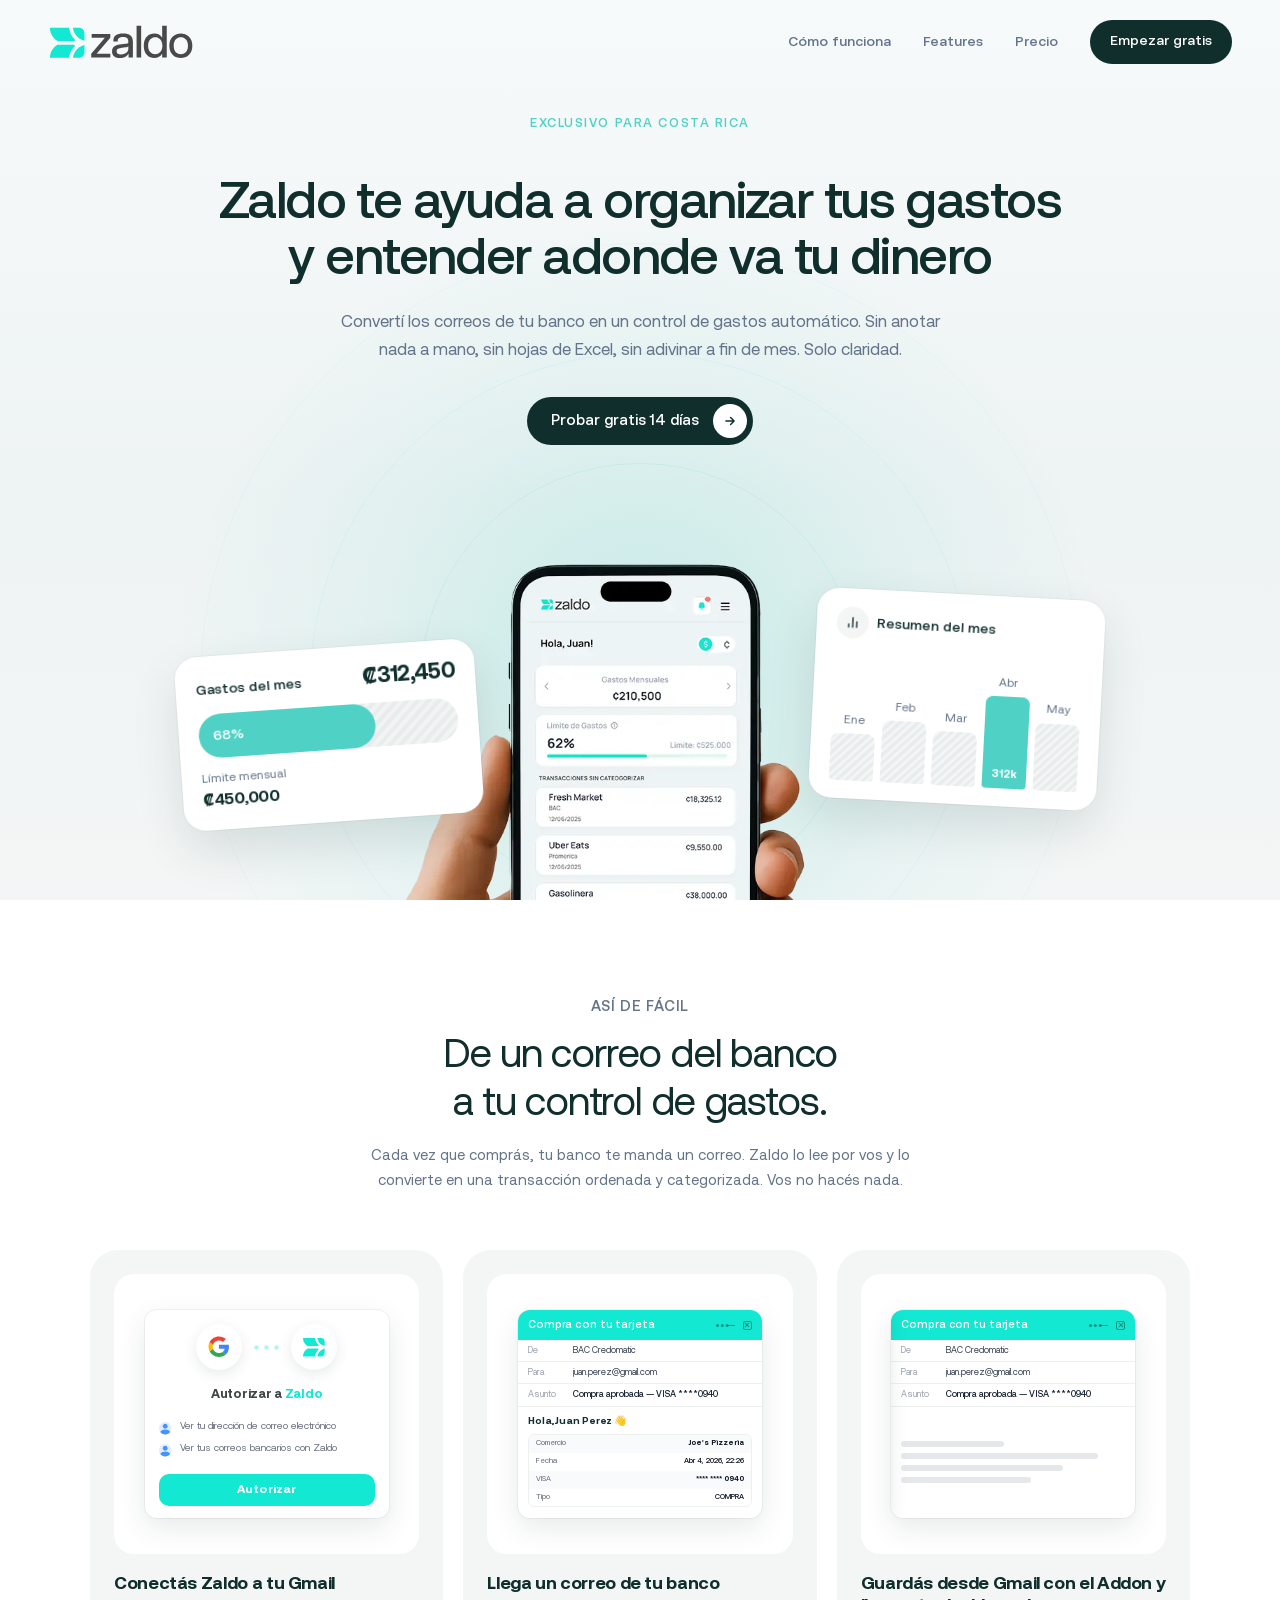
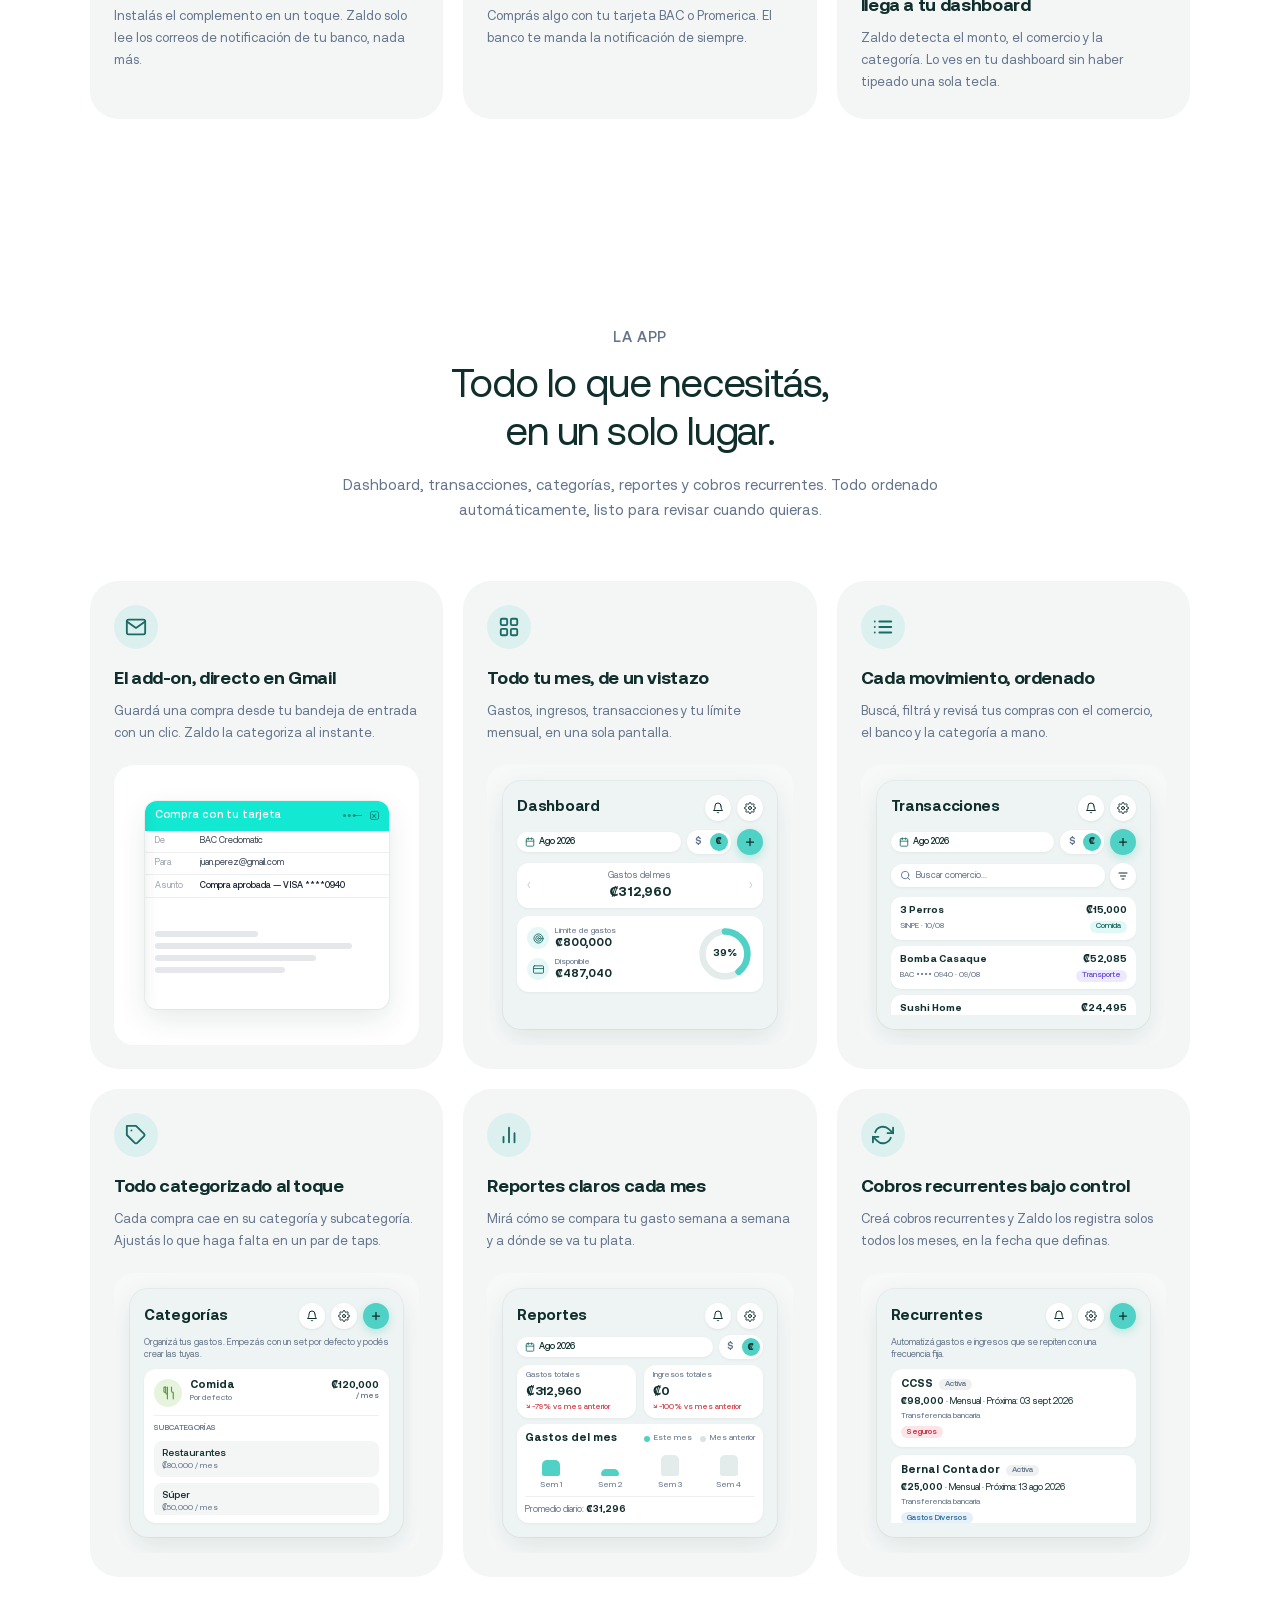
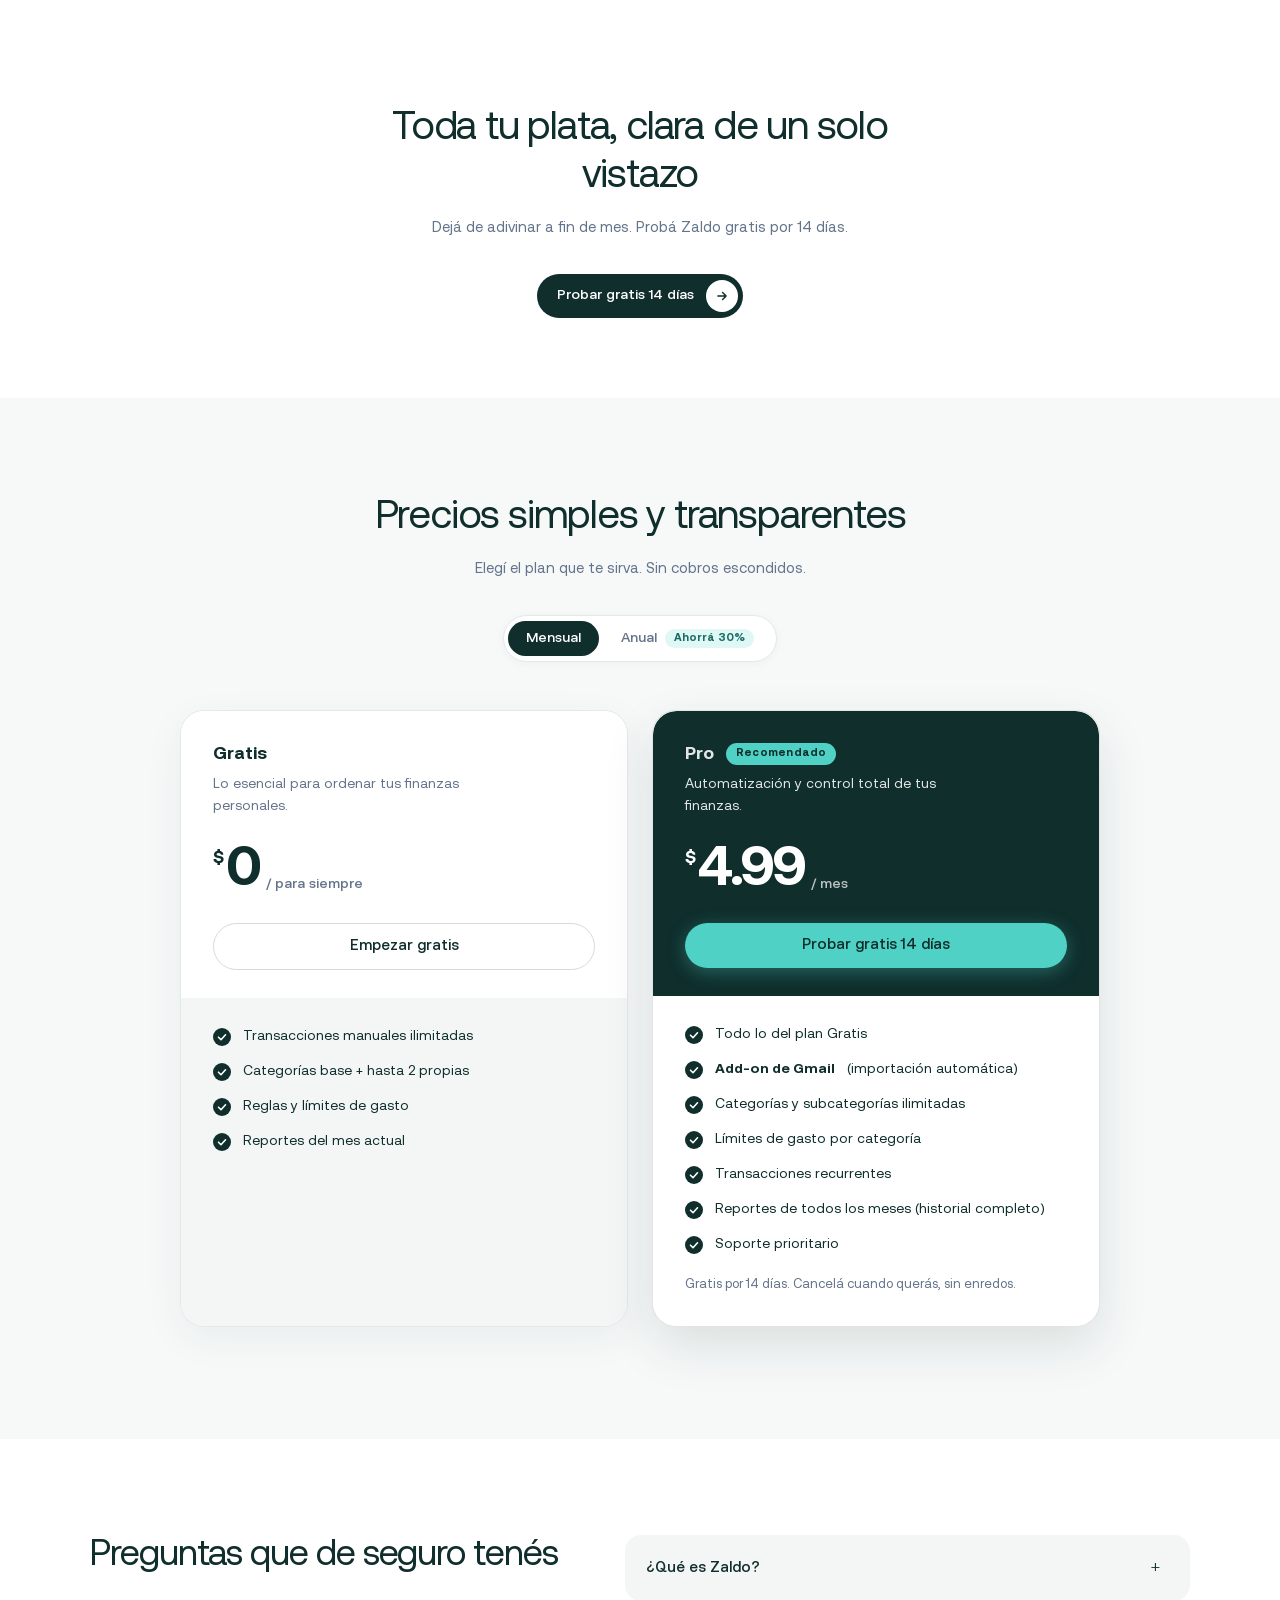
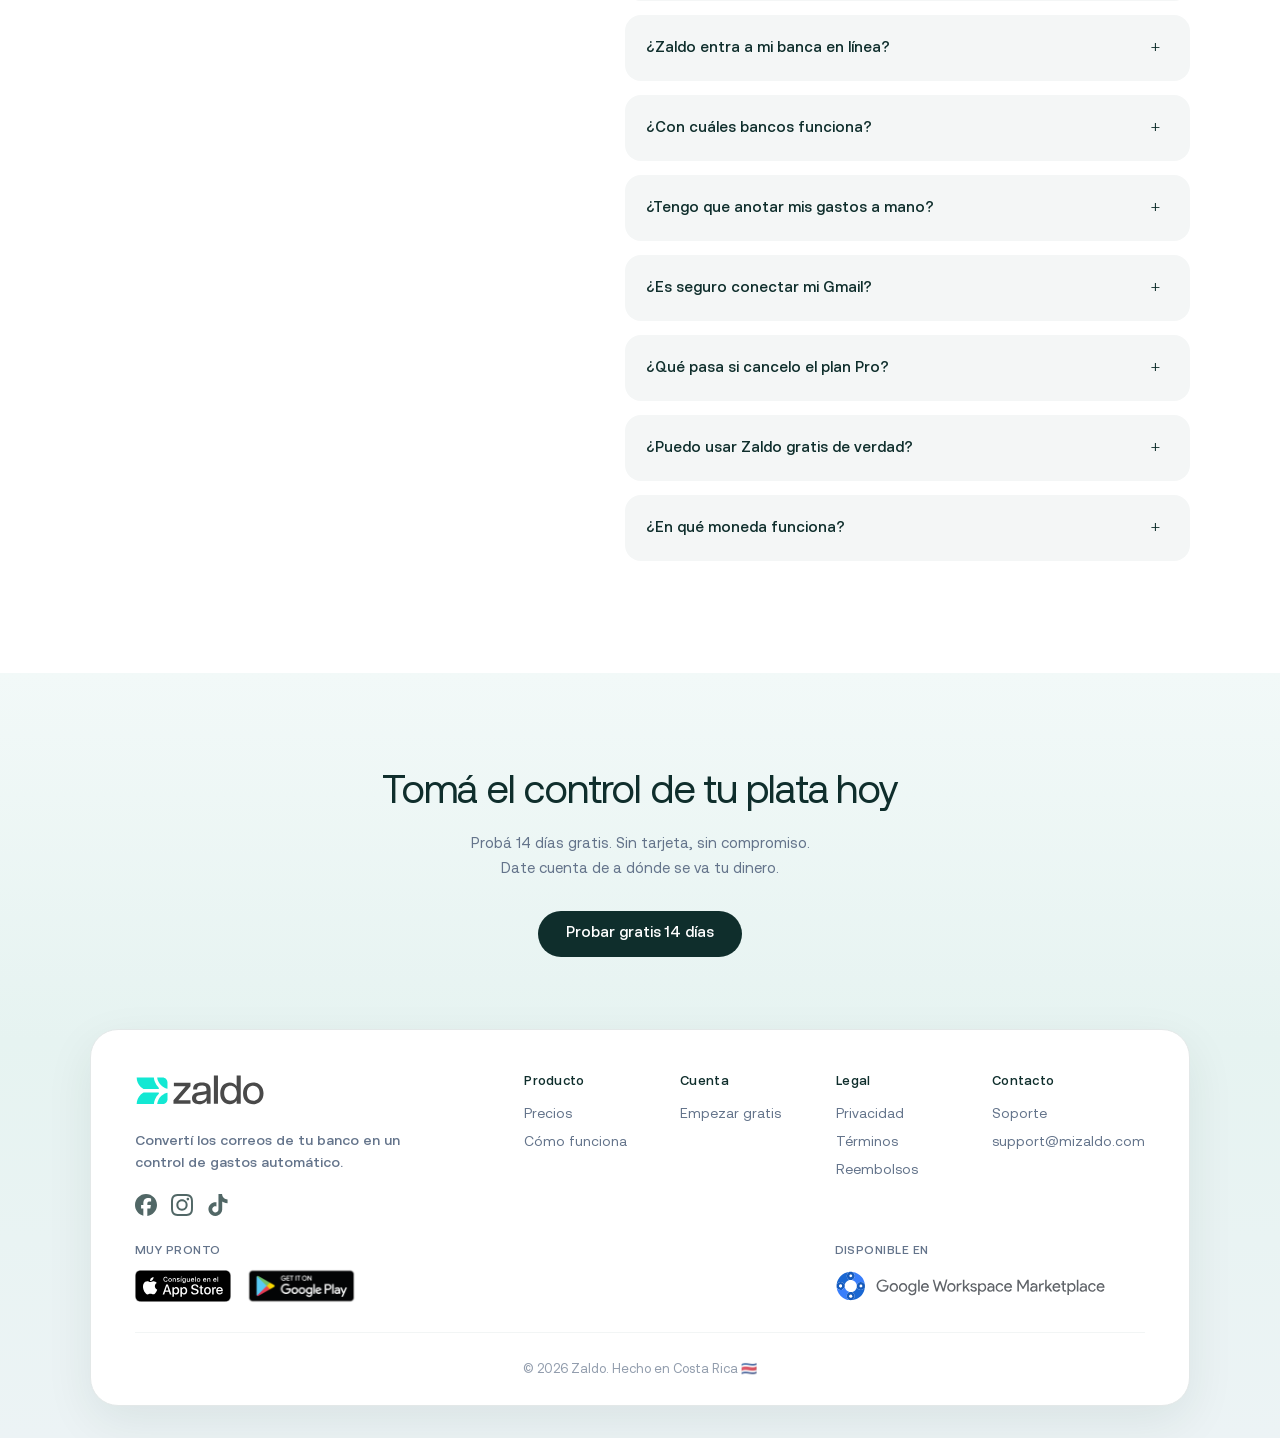
==== commit 941d6b8d: "Add structured data, ES/EN legal toggle, and WOFF2 fonts from SEO audit - Add FAQPage JSON-LD to hom" ====
--- a/index.html
+++ b/index.html
@@ -29,17 +29,18 @@
 
   <!-- Favicons -->
   <link rel="icon" href="/favicon.ico" sizes="any">
-  <link rel="icon" type="image/png" sizes="128x128" href="/assets/img/favicon/zaldo_128x128.png">
-  <link rel="apple-touch-icon" href="/assets/img/favicon/zaldo_128x128.png">
+  <link rel="icon" type="image/png" sizes="512x512" href="/assets/icons/zaldo-favicon.png">
+  <link rel="apple-touch-icon" href="/assets/icons/zaldo-favicon.png">
   <link rel="manifest" href="/site.webmanifest">
 
   <!-- Styles -->
-  <link rel="preload" href="assets/aeonik-pro/aeonik-regular.woff" as="font" type="font/woff" crossorigin>
-  <link rel="preload" href="assets/aeonik-pro/aeonik-bold.woff" as="font" type="font/woff" crossorigin>
+  <link rel="preload" href="assets/aeonik-pro/aeonik-regular.woff2" as="font" type="font/woff2" crossorigin>
+  <link rel="preload" href="assets/aeonik-pro/aeonik-medium.woff2" as="font" type="font/woff2" crossorigin>
+  <link rel="preload" href="assets/aeonik-pro/aeonik-bold.woff2" as="font" type="font/woff2" crossorigin>
   <style>
-@font-face{font-family:'Aeonik Pro';src:url('/assets/aeonik-pro/aeonik-regular.woff') format('woff');font-weight:400;font-style:normal;font-display:swap}
-@font-face{font-family:'Aeonik Pro';src:url('/assets/aeonik-pro/aeonik-medium.woff') format('woff');font-weight:600;font-style:normal;font-display:swap}
-@font-face{font-family:'Aeonik Pro';src:url('/assets/aeonik-pro/aeonik-bold.woff') format('woff');font-weight:700;font-style:normal;font-display:swap}
+@font-face{font-family:'Aeonik Pro';src:url('/assets/aeonik-pro/aeonik-regular.woff2') format('woff2'),url('/assets/aeonik-pro/aeonik-regular.woff') format('woff');font-weight:400;font-style:normal;font-display:swap}
+@font-face{font-family:'Aeonik Pro';src:url('/assets/aeonik-pro/aeonik-medium.woff2') format('woff2'),url('/assets/aeonik-pro/aeonik-medium.woff') format('woff');font-weight:600;font-style:normal;font-display:swap}
+@font-face{font-family:'Aeonik Pro';src:url('/assets/aeonik-pro/aeonik-bold.woff2') format('woff2'),url('/assets/aeonik-pro/aeonik-bold.woff') format('woff');font-weight:700;font-style:normal;font-display:swap}
 *,*::before,*::after{box-sizing:border-box;margin:0;padding:0}
 :root{--teal:#4FD1C5;--teal-dark:#1a6b63;--heading-dark:#0f2e2c;--text-body:#64748b;--radius-pill:9999px;--surface:#fff;--card-bg:#f4f6f6}
 body{font-family:'Aeonik Pro',system-ui,sans-serif;background:var(--surface);color:var(--heading-dark);min-height:100vh;overflow-x:hidden;-webkit-font-smoothing:antialiased}
@@ -118,18 +119,119 @@
     "url": "https://mizaldo.com/",
     "applicationCategory": "FinanceApplication",
     "operatingSystem": "Web, Android, iOS",
-    "description": "Zaldo convierte los correos de tu banco en un control de gastos automático. Sin anotar nada a mano, sin Excel.",
+    "description": "Zaldo es una app de finanzas personales para Costa Rica que lee las notificaciones que tu banco te manda por correo y las convierte automáticamente en transacciones ordenadas y categorizadas. Sin anotar nada a mano, sin Excel.",
     "offers": {
-      "@type": "Offer",
-      "price": "0",
-      "priceCurrency": "CRC"
+      "@type": "AggregateOffer",
+      "lowPrice": "0",
+      "highPrice": "4.99",
+      "priceCurrency": "USD",
+      "offerCount": "2",
+      "offers": [
+        {
+          "@type": "Offer",
+          "name": "Gratis",
+          "price": "0",
+          "priceCurrency": "USD"
+        },
+        {
+          "@type": "Offer",
+          "name": "Pro",
+          "price": "4.99",
+          "priceCurrency": "USD",
+          "priceSpecification": {
+            "@type": "UnitPriceSpecification",
+            "price": "4.99",
+            "priceCurrency": "USD",
+            "billingIncrement": 1,
+            "unitCode": "MON"
+          }
+        }
+      ]
     },
     "publisher": {
       "@type": "Organization",
       "name": "Zaldo",
       "url": "https://mizaldo.com/",
-      "logo": "https://mizaldo.com/assets/zaldo-logo-v1.svg"
+      "logo": "https://mizaldo.com/assets/zaldo-logo-v1.svg",
+      "sameAs": [
+        "https://www.facebook.com/profile.php?id=61590515493888",
+        "https://www.instagram.com/zaldoapp",
+        "https://workspace.google.com/marketplace/app/zaldo/243367250792"
+      ]
     }
+  }
+  </script>
+
+  <script type="application/ld+json">
+  {
+    "@context": "https://schema.org",
+    "@type": "FAQPage",
+    "mainEntity": [
+      {
+        "@type": "Question",
+        "name": "¿Qué es Zaldo?",
+        "acceptedAnswer": {
+          "@type": "Answer",
+          "text": "Zaldo es una app de finanzas personales para Costa Rica. Lee las notificaciones que tu banco te manda por correo cuando hacés una compra, y las convierte automáticamente en transacciones ordenadas y categorizadas en tu dashboard. Vos solo revisás."
+        }
+      },
+      {
+        "@type": "Question",
+        "name": "¿Zaldo entra a mi banca en línea?",
+        "acceptedAnswer": {
+          "@type": "Answer",
+          "text": "No, nunca. Zaldo no tiene acceso a tu cuenta bancaria ni a tus contraseñas. Solo lee los correos de notificación que tu banco ya te manda cuando hacés una compra. Nada más."
+        }
+      },
+      {
+        "@type": "Question",
+        "name": "¿Con cuáles bancos funciona?",
+        "acceptedAnswer": {
+          "@type": "Answer",
+          "text": "Actualmente Zaldo lee las notificaciones de: BAC, Promerica, Banco Nacional (BN), BCR, DAVIbank, Davivienda, LAFISE, Wink, Banco General, Credisiman (Siman Visa) y Credix. Estamos agregando más bancos constantemente."
+        }
+      },
+      {
+        "@type": "Question",
+        "name": "¿Tengo que anotar mis gastos a mano?",
+        "acceptedAnswer": {
+          "@type": "Answer",
+          "text": "Con el add-on de Gmail no: tus compras con tarjeta se importan solas. Y si pagaste en efectivo o por SINPE, lo agregás manualmente en segundos. Vos elegís."
+        }
+      },
+      {
+        "@type": "Question",
+        "name": "¿Es seguro conectar mi Gmail?",
+        "acceptedAnswer": {
+          "@type": "Answer",
+          "text": "Sí. Zaldo solo pide permiso para leer los correos de tu banco, y no toca nada más de tu bandeja. Tus datos son tuyos y no los compartimos con nadie."
+        }
+      },
+      {
+        "@type": "Question",
+        "name": "¿Qué pasa si cancelo el plan Pro?",
+        "acceptedAnswer": {
+          "@type": "Answer",
+          "text": "No perdés nada de tu información. Tu cuenta pasa al plan Gratis y conservás todos tus datos. Si algún día volvés a Pro, todo se restaura tal cual lo dejaste."
+        }
+      },
+      {
+        "@type": "Question",
+        "name": "¿Puedo usar Zaldo gratis de verdad?",
+        "acceptedAnswer": {
+          "@type": "Answer",
+          "text": "Sí. El plan Gratis es gratis para siempre e incluye lo esencial para llevar el control de tus gastos. Pasás a Pro solo si querés la importación automática y las funciones avanzadas."
+        }
+      },
+      {
+        "@type": "Question",
+        "name": "¿En qué moneda funciona?",
+        "acceptedAnswer": {
+          "@type": "Answer",
+          "text": "En colones y dólares. Podés cambiar entre CRC y USD cuando querás, y Zaldo convierte todo con el tipo de cambio del día."
+        }
+      }
+    ]
   }
   </script>
 
@@ -899,64 +1001,73 @@
 
       <ul class="faq-list">
         <li class="faq-item">
-          <button type="button" class="faq-question" aria-expanded="false">
+          <h3><button type="button" class="faq-question" aria-expanded="false">
+            <span>¿Qué es Zaldo?</span>
+            <span class="faq-icon" aria-hidden="true">+</span>
+          </button></h3>
+          <div class="faq-answer">
+            <div class="faq-answer-inner">Zaldo es una app de finanzas personales para Costa Rica. Lee las notificaciones que tu banco te manda por correo cuando hacés una compra, y las convierte automáticamente en transacciones ordenadas y categorizadas en tu dashboard. Vos solo revisás.</div>
+          </div>
+        </li>
+        <li class="faq-item">
+          <h3><button type="button" class="faq-question" aria-expanded="false">
             <span>¿Zaldo entra a mi banca en línea?</span>
             <span class="faq-icon" aria-hidden="true">+</span>
-          </button>
+          </button></h3>
           <div class="faq-answer">
             <div class="faq-answer-inner">No, nunca. Zaldo no tiene acceso a tu cuenta bancaria ni a tus contraseñas. Solo lee los correos de notificación que tu banco ya te manda cuando hacés una compra. Nada más.</div>
           </div>
         </li>
         <li class="faq-item">
-          <button type="button" class="faq-question" aria-expanded="false">
+          <h3><button type="button" class="faq-question" aria-expanded="false">
             <span>¿Con cuáles bancos funciona?</span>
             <span class="faq-icon" aria-hidden="true">+</span>
-          </button>
+          </button></h3>
           <div class="faq-answer">
-            <div class="faq-answer-inner">Por ahora funciona con las notificaciones de BAC y Promerica. Si tu banco te manda correos de notificación de tus compras, lo más probable es que podamos sumarlo pronto.</div>
+            <div class="faq-answer-inner">Actualmente Zaldo lee las notificaciones de: BAC, Promerica, Banco Nacional (BN), BCR, DAVIbank, Davivienda, LAFISE, Wink, Banco General, Credisiman (Siman Visa) y Credix. Estamos agregando más bancos constantemente.</div>
           </div>
         </li>
         <li class="faq-item">
-          <button type="button" class="faq-question" aria-expanded="false">
+          <h3><button type="button" class="faq-question" aria-expanded="false">
             <span>¿Tengo que anotar mis gastos a mano?</span>
             <span class="faq-icon" aria-hidden="true">+</span>
-          </button>
+          </button></h3>
           <div class="faq-answer">
             <div class="faq-answer-inner">Con el add-on de Gmail no: tus compras con tarjeta se importan solas. Y si pagaste en efectivo o por SINPE, lo agregás manualmente en segundos. Vos elegís.</div>
           </div>
         </li>
         <li class="faq-item">
-          <button type="button" class="faq-question" aria-expanded="false">
+          <h3><button type="button" class="faq-question" aria-expanded="false">
             <span>¿Es seguro conectar mi Gmail?</span>
             <span class="faq-icon" aria-hidden="true">+</span>
-          </button>
+          </button></h3>
           <div class="faq-answer">
             <div class="faq-answer-inner">Sí. Zaldo solo pide permiso para leer los correos de tu banco, y no toca nada más de tu bandeja. Tus datos son tuyos y no los compartimos con nadie.</div>
           </div>
         </li>
         <li class="faq-item">
-          <button type="button" class="faq-question" aria-expanded="false">
+          <h3><button type="button" class="faq-question" aria-expanded="false">
             <span>¿Qué pasa si cancelo el plan Pro?</span>
             <span class="faq-icon" aria-hidden="true">+</span>
-          </button>
+          </button></h3>
           <div class="faq-answer">
             <div class="faq-answer-inner">No perdés nada de tu información. Tu cuenta pasa al plan Gratis y conservás todos tus datos. Si algún día volvés a Pro, todo se restaura tal cual lo dejaste.</div>
           </div>
         </li>
         <li class="faq-item">
-          <button type="button" class="faq-question" aria-expanded="false">
+          <h3><button type="button" class="faq-question" aria-expanded="false">
             <span>¿Puedo usar Zaldo gratis de verdad?</span>
             <span class="faq-icon" aria-hidden="true">+</span>
-          </button>
+          </button></h3>
           <div class="faq-answer">
             <div class="faq-answer-inner">Sí. El plan Gratis es gratis para siempre e incluye lo esencial para llevar el control de tus gastos. Pasás a Pro solo si querés la importación automática y las funciones avanzadas.</div>
           </div>
         </li>
         <li class="faq-item">
-          <button type="button" class="faq-question" aria-expanded="false">
+          <h3><button type="button" class="faq-question" aria-expanded="false">
             <span>¿En qué moneda funciona?</span>
             <span class="faq-icon" aria-hidden="true">+</span>
-          </button>
+          </button></h3>
           <div class="faq-answer">
             <div class="faq-answer-inner">En colones y dólares. Podés cambiar entre CRC y USD cuando querás, y Zaldo convierte todo con el tipo de cambio del día.</div>
           </div>
@@ -1023,7 +1134,7 @@
             <div class="site-footer-col">
               <h3>Contacto</h3>
               <ul>
-                <li><a href="soporte/">Soporte</a></li>
+                <li><a href="soporte">Soporte</a></li>
                 <li><a href="mailto:support@mizaldo.com">support@mizaldo.com</a></li>
               </ul>
             </div>
--- a/assets/css/styles.css
+++ b/assets/css/styles.css
@@ -1,6 +1,7 @@
 @font-face {
   font-family: 'Aeonik Pro';
-  src: url('../aeonik-pro/aeonik-light.woff') format('woff');
+  src: url('../aeonik-pro/aeonik-light.woff2') format('woff2'),
+       url('../aeonik-pro/aeonik-light.woff') format('woff');
   font-weight: 300;
   font-style: normal;
   font-display: swap;
@@ -8,7 +9,8 @@
 
 @font-face {
   font-family: 'Aeonik Pro';
-  src: url('../aeonik-pro/aeonik-regular.woff') format('woff');
+  src: url('../aeonik-pro/aeonik-regular.woff2') format('woff2'),
+       url('../aeonik-pro/aeonik-regular.woff') format('woff');
   font-weight: 400;
   font-style: normal;
   font-display: swap;
@@ -16,7 +18,8 @@
 
 @font-face {
   font-family: 'Aeonik Pro';
-  src: url('../aeonik-pro/aeonik-medium.woff') format('woff');
+  src: url('../aeonik-pro/aeonik-medium.woff2') format('woff2'),
+       url('../aeonik-pro/aeonik-medium.woff') format('woff');
   font-weight: 500;
   font-style: normal;
   font-display: swap;
@@ -24,7 +27,8 @@
 
 @font-face {
   font-family: 'Aeonik Pro';
-  src: url('../aeonik-pro/aeonik-medium.woff') format('woff');
+  src: url('../aeonik-pro/aeonik-medium.woff2') format('woff2'),
+       url('../aeonik-pro/aeonik-medium.woff') format('woff');
   font-weight: 600;
   font-style: normal;
   font-display: swap;
@@ -32,7 +36,8 @@
 
 @font-face {
   font-family: 'Aeonik Pro';
-  src: url('../aeonik-pro/aeonik-bold.woff') format('woff');
+  src: url('../aeonik-pro/aeonik-bold.woff2') format('woff2'),
+       url('../aeonik-pro/aeonik-bold.woff') format('woff');
   font-weight: 700;
   font-style: normal;
   font-display: swap;
@@ -5205,6 +5210,10 @@
   padding: 3rem 1.5rem 5rem;
 }
 
+.legal-lang-toggle {
+  margin-bottom: 1.5rem;
+}
+
 .legal-main h1 {
   font-size: clamp(1.75rem, 4vw, 2.25rem);
   font-weight: 700;
@@ -5316,6 +5325,50 @@
   line-height: 1.7;
   color: var(--text-body);
   max-width: 52ch;
+}
+
+.support-contact {
+  display: flex;
+  flex-wrap: wrap;
+  align-items: center;
+  gap: 0.75rem;
+  margin-top: 1.25rem;
+}
+
+.support-contact-btn {
+  display: inline-flex;
+  align-items: center;
+  gap: 0.5rem;
+  padding: 0.6875rem 1.125rem;
+  border-radius: var(--radius-pill);
+  font-size: 0.875rem;
+  font-weight: 600;
+  line-height: 1.2;
+  text-decoration: none;
+}
+
+.support-contact-btn svg {
+  width: 1.125rem;
+  height: 1.125rem;
+  flex-shrink: 0;
+}
+
+.support-contact-btn--email {
+  background: var(--card-bg);
+  color: var(--heading-dark);
+}
+
+.support-contact-btn--email:hover {
+  background: #e8ecec;
+}
+
+.support-contact-btn--whatsapp {
+  background: #25d366;
+  color: #fff;
+}
+
+.support-contact-btn--whatsapp:hover {
+  background: #1ebe5d;
 }
 
 .support-faq h2 {
--- a/assets/css/styles.css
+++ b/assets/css/styles.css
@@ -1,6 +1,7 @@
 @font-face {
   font-family: 'Aeonik Pro';
-  src: url('../aeonik-pro/aeonik-light.woff') format('woff');
+  src: url('../aeonik-pro/aeonik-light.woff2') format('woff2'),
+       url('../aeonik-pro/aeonik-light.woff') format('woff');
   font-weight: 300;
   font-style: normal;
   font-display: swap;
@@ -8,7 +9,8 @@
 
 @font-face {
   font-family: 'Aeonik Pro';
-  src: url('../aeonik-pro/aeonik-regular.woff') format('woff');
+  src: url('../aeonik-pro/aeonik-regular.woff2') format('woff2'),
+       url('../aeonik-pro/aeonik-regular.woff') format('woff');
   font-weight: 400;
   font-style: normal;
   font-display: swap;
@@ -16,7 +18,8 @@
 
 @font-face {
   font-family: 'Aeonik Pro';
-  src: url('../aeonik-pro/aeonik-medium.woff') format('woff');
+  src: url('../aeonik-pro/aeonik-medium.woff2') format('woff2'),
+       url('../aeonik-pro/aeonik-medium.woff') format('woff');
   font-weight: 500;
   font-style: normal;
   font-display: swap;
@@ -24,7 +27,8 @@
 
 @font-face {
   font-family: 'Aeonik Pro';
-  src: url('../aeonik-pro/aeonik-medium.woff') format('woff');
+  src: url('../aeonik-pro/aeonik-medium.woff2') format('woff2'),
+       url('../aeonik-pro/aeonik-medium.woff') format('woff');
   font-weight: 600;
   font-style: normal;
   font-display: swap;
@@ -32,7 +36,8 @@
 
 @font-face {
   font-family: 'Aeonik Pro';
-  src: url('../aeonik-pro/aeonik-bold.woff') format('woff');
+  src: url('../aeonik-pro/aeonik-bold.woff2') format('woff2'),
+       url('../aeonik-pro/aeonik-bold.woff') format('woff');
   font-weight: 700;
   font-style: normal;
   font-display: swap;
@@ -5205,6 +5210,10 @@
   padding: 3rem 1.5rem 5rem;
 }
 
+.legal-lang-toggle {
+  margin-bottom: 1.5rem;
+}
+
 .legal-main h1 {
   font-size: clamp(1.75rem, 4vw, 2.25rem);
   font-weight: 700;
@@ -5316,6 +5325,50 @@
   line-height: 1.7;
   color: var(--text-body);
   max-width: 52ch;
+}
+
+.support-contact {
+  display: flex;
+  flex-wrap: wrap;
+  align-items: center;
+  gap: 0.75rem;
+  margin-top: 1.25rem;
+}
+
+.support-contact-btn {
+  display: inline-flex;
+  align-items: center;
+  gap: 0.5rem;
+  padding: 0.6875rem 1.125rem;
+  border-radius: var(--radius-pill);
+  font-size: 0.875rem;
+  font-weight: 600;
+  line-height: 1.2;
+  text-decoration: none;
+}
+
+.support-contact-btn svg {
+  width: 1.125rem;
+  height: 1.125rem;
+  flex-shrink: 0;
+}
+
+.support-contact-btn--email {
+  background: var(--card-bg);
+  color: var(--heading-dark);
+}
+
+.support-contact-btn--email:hover {
+  background: #e8ecec;
+}
+
+.support-contact-btn--whatsapp {
+  background: #25d366;
+  color: #fff;
+}
+
+.support-contact-btn--whatsapp:hover {
+  background: #1ebe5d;
 }
 
 .support-faq h2 {
--- a/assets/css/styles.css
+++ b/assets/css/styles.css
@@ -1,6 +1,7 @@
 @font-face {
   font-family: 'Aeonik Pro';
-  src: url('../aeonik-pro/aeonik-light.woff') format('woff');
+  src: url('../aeonik-pro/aeonik-light.woff2') format('woff2'),
+       url('../aeonik-pro/aeonik-light.woff') format('woff');
   font-weight: 300;
   font-style: normal;
   font-display: swap;
@@ -8,7 +9,8 @@
 
 @font-face {
   font-family: 'Aeonik Pro';
-  src: url('../aeonik-pro/aeonik-regular.woff') format('woff');
+  src: url('../aeonik-pro/aeonik-regular.woff2') format('woff2'),
+       url('../aeonik-pro/aeonik-regular.woff') format('woff');
   font-weight: 400;
   font-style: normal;
   font-display: swap;
@@ -16,7 +18,8 @@
 
 @font-face {
   font-family: 'Aeonik Pro';
-  src: url('../aeonik-pro/aeonik-medium.woff') format('woff');
+  src: url('../aeonik-pro/aeonik-medium.woff2') format('woff2'),
+       url('../aeonik-pro/aeonik-medium.woff') format('woff');
   font-weight: 500;
   font-style: normal;
   font-display: swap;
@@ -24,7 +27,8 @@
 
 @font-face {
   font-family: 'Aeonik Pro';
-  src: url('../aeonik-pro/aeonik-medium.woff') format('woff');
+  src: url('../aeonik-pro/aeonik-medium.woff2') format('woff2'),
+       url('../aeonik-pro/aeonik-medium.woff') format('woff');
   font-weight: 600;
   font-style: normal;
   font-display: swap;
@@ -32,7 +36,8 @@
 
 @font-face {
   font-family: 'Aeonik Pro';
-  src: url('../aeonik-pro/aeonik-bold.woff') format('woff');
+  src: url('../aeonik-pro/aeonik-bold.woff2') format('woff2'),
+       url('../aeonik-pro/aeonik-bold.woff') format('woff');
   font-weight: 700;
   font-style: normal;
   font-display: swap;
@@ -5205,6 +5210,10 @@
   padding: 3rem 1.5rem 5rem;
 }
 
+.legal-lang-toggle {
+  margin-bottom: 1.5rem;
+}
+
 .legal-main h1 {
   font-size: clamp(1.75rem, 4vw, 2.25rem);
   font-weight: 700;
@@ -5316,6 +5325,50 @@
   line-height: 1.7;
   color: var(--text-body);
   max-width: 52ch;
+}
+
+.support-contact {
+  display: flex;
+  flex-wrap: wrap;
+  align-items: center;
+  gap: 0.75rem;
+  margin-top: 1.25rem;
+}
+
+.support-contact-btn {
+  display: inline-flex;
+  align-items: center;
+  gap: 0.5rem;
+  padding: 0.6875rem 1.125rem;
+  border-radius: var(--radius-pill);
+  font-size: 0.875rem;
+  font-weight: 600;
+  line-height: 1.2;
+  text-decoration: none;
+}
+
+.support-contact-btn svg {
+  width: 1.125rem;
+  height: 1.125rem;
+  flex-shrink: 0;
+}
+
+.support-contact-btn--email {
+  background: var(--card-bg);
+  color: var(--heading-dark);
+}
+
+.support-contact-btn--email:hover {
+  background: #e8ecec;
+}
+
+.support-contact-btn--whatsapp {
+  background: #25d366;
+  color: #fff;
+}
+
+.support-contact-btn--whatsapp:hover {
+  background: #1ebe5d;
 }
 
 .support-faq h2 {
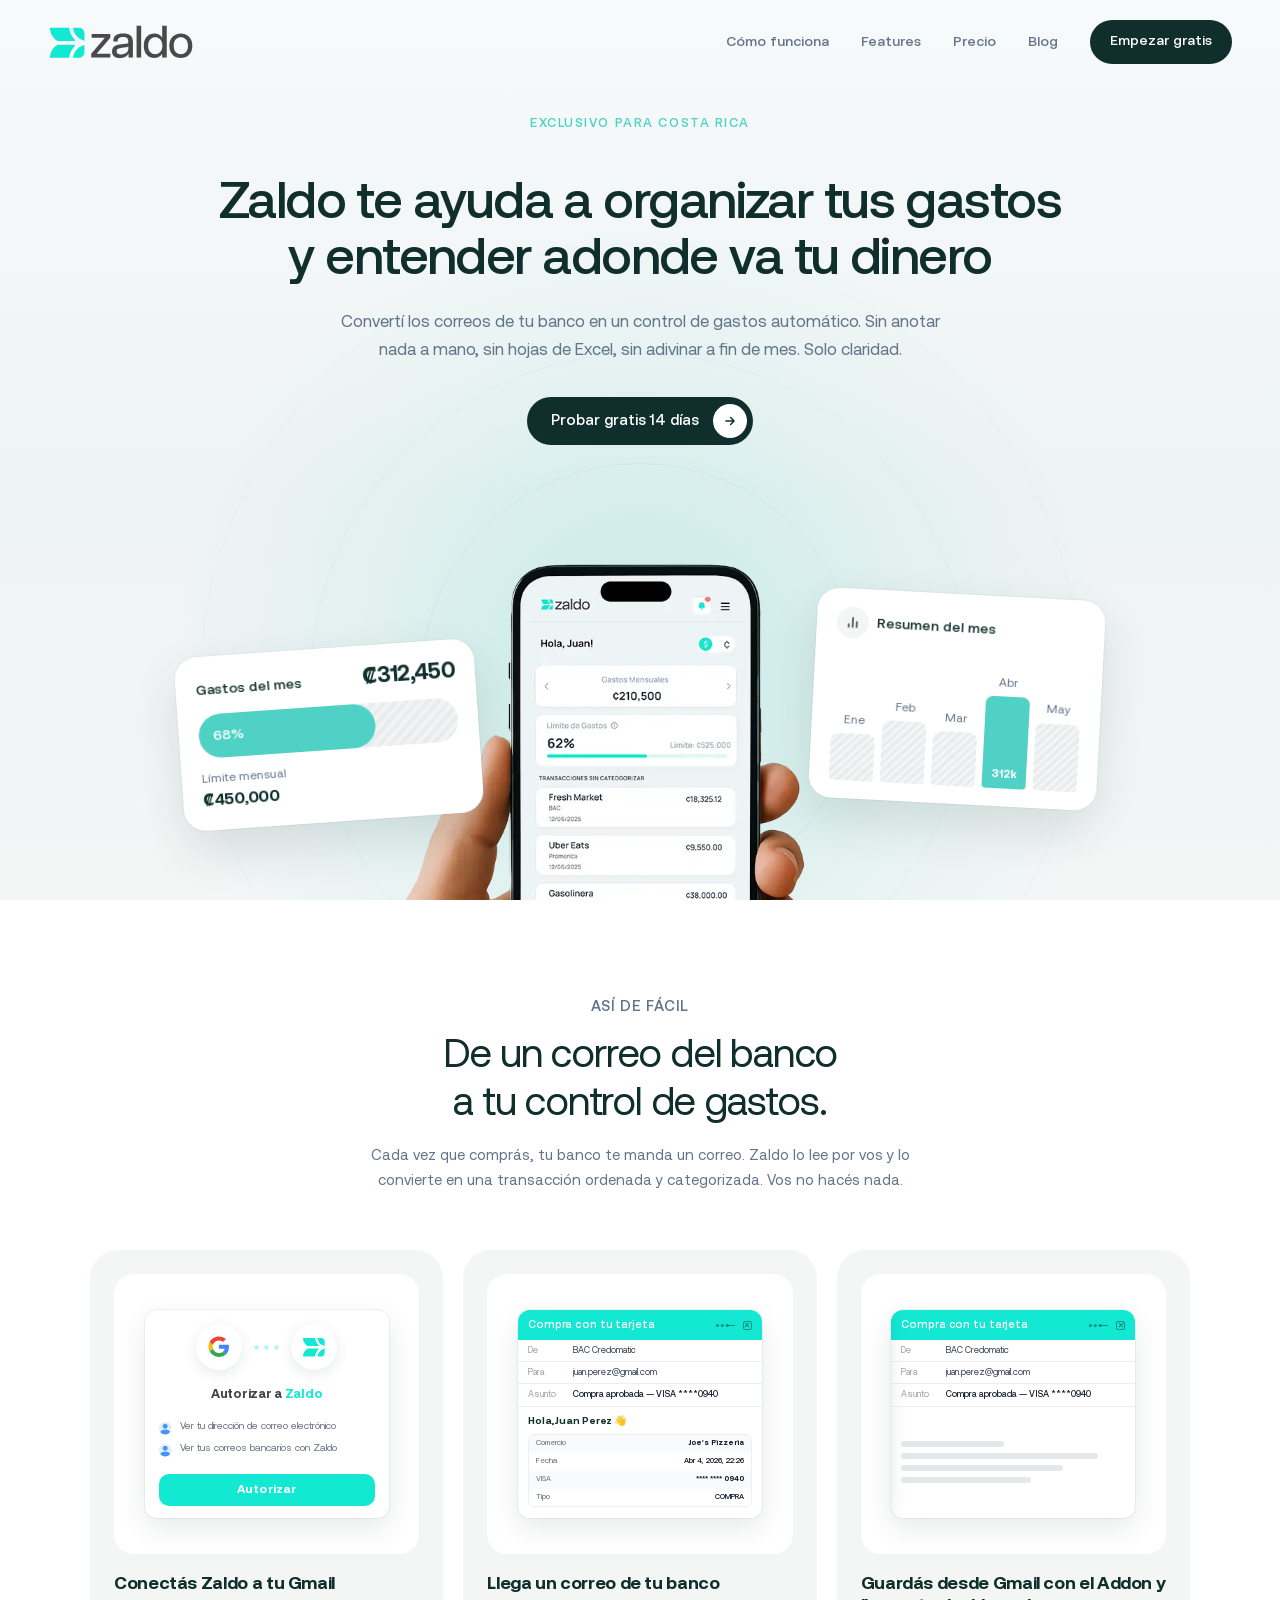
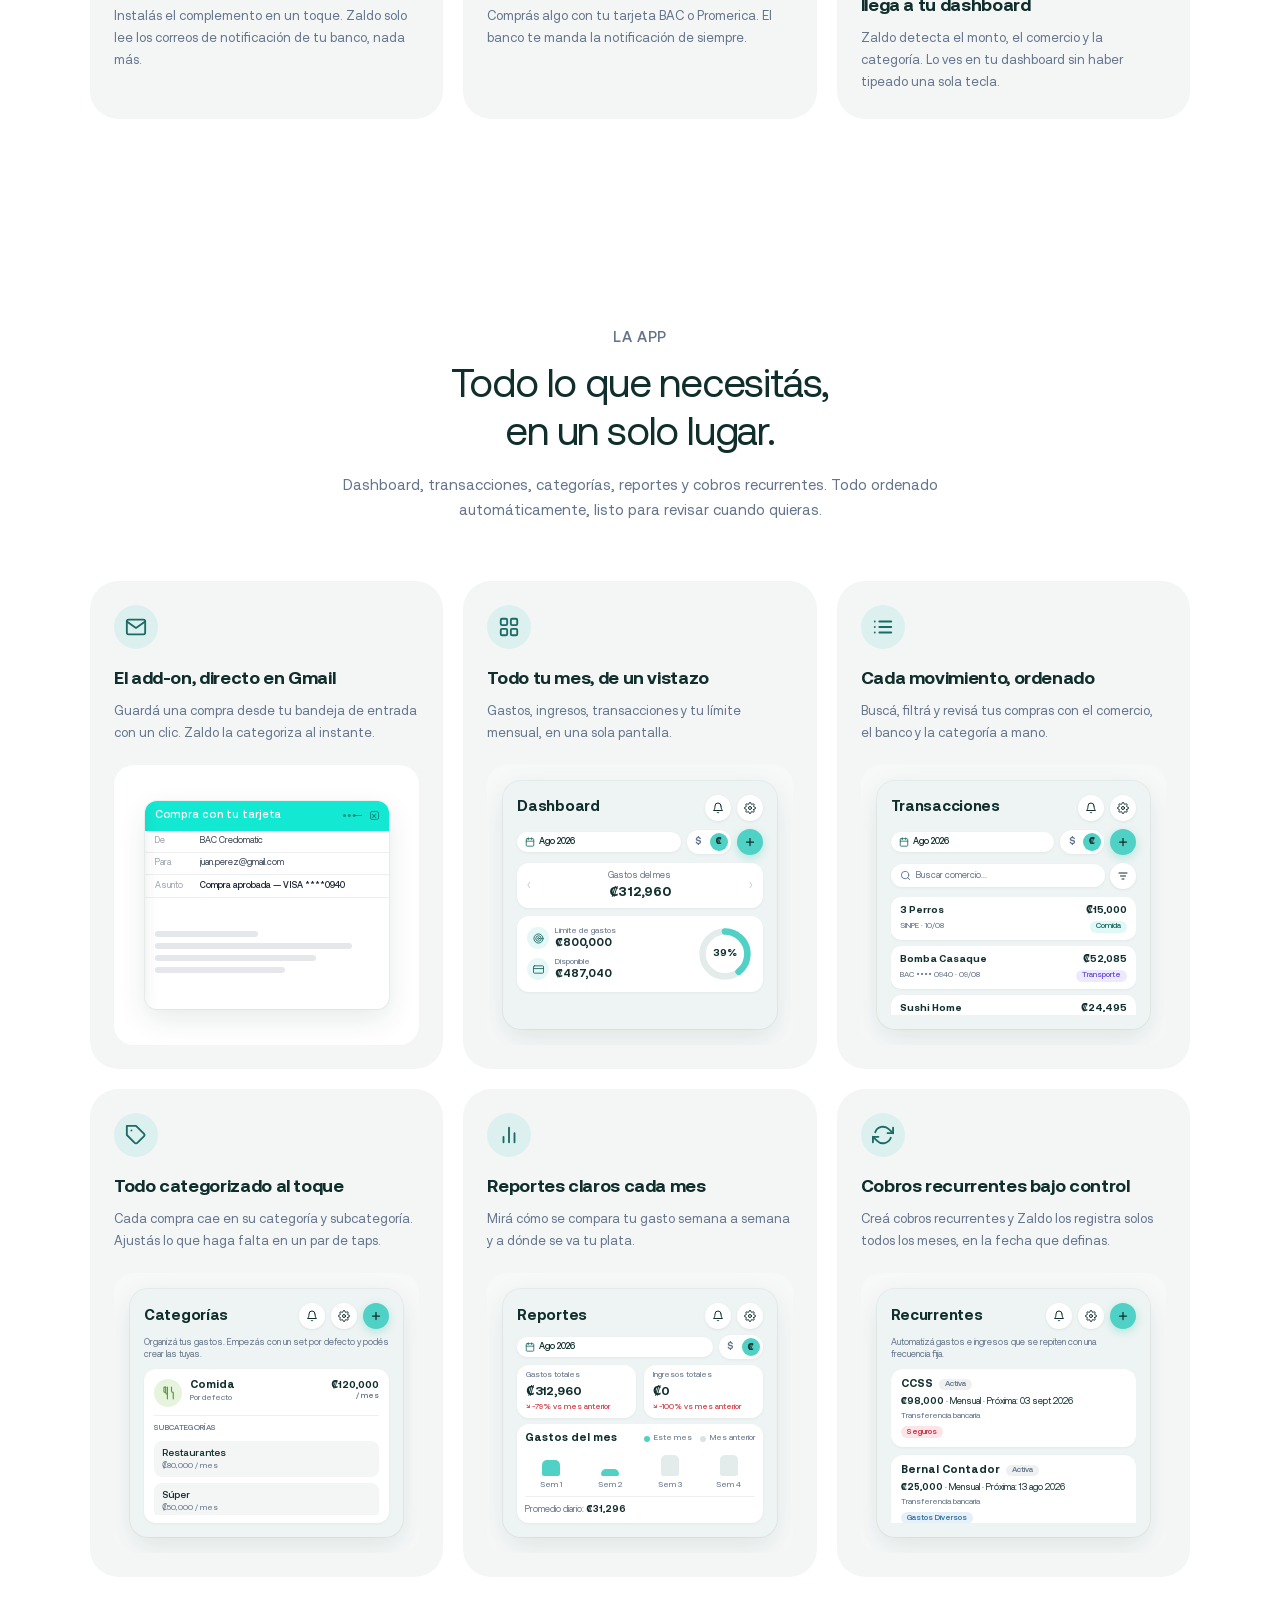
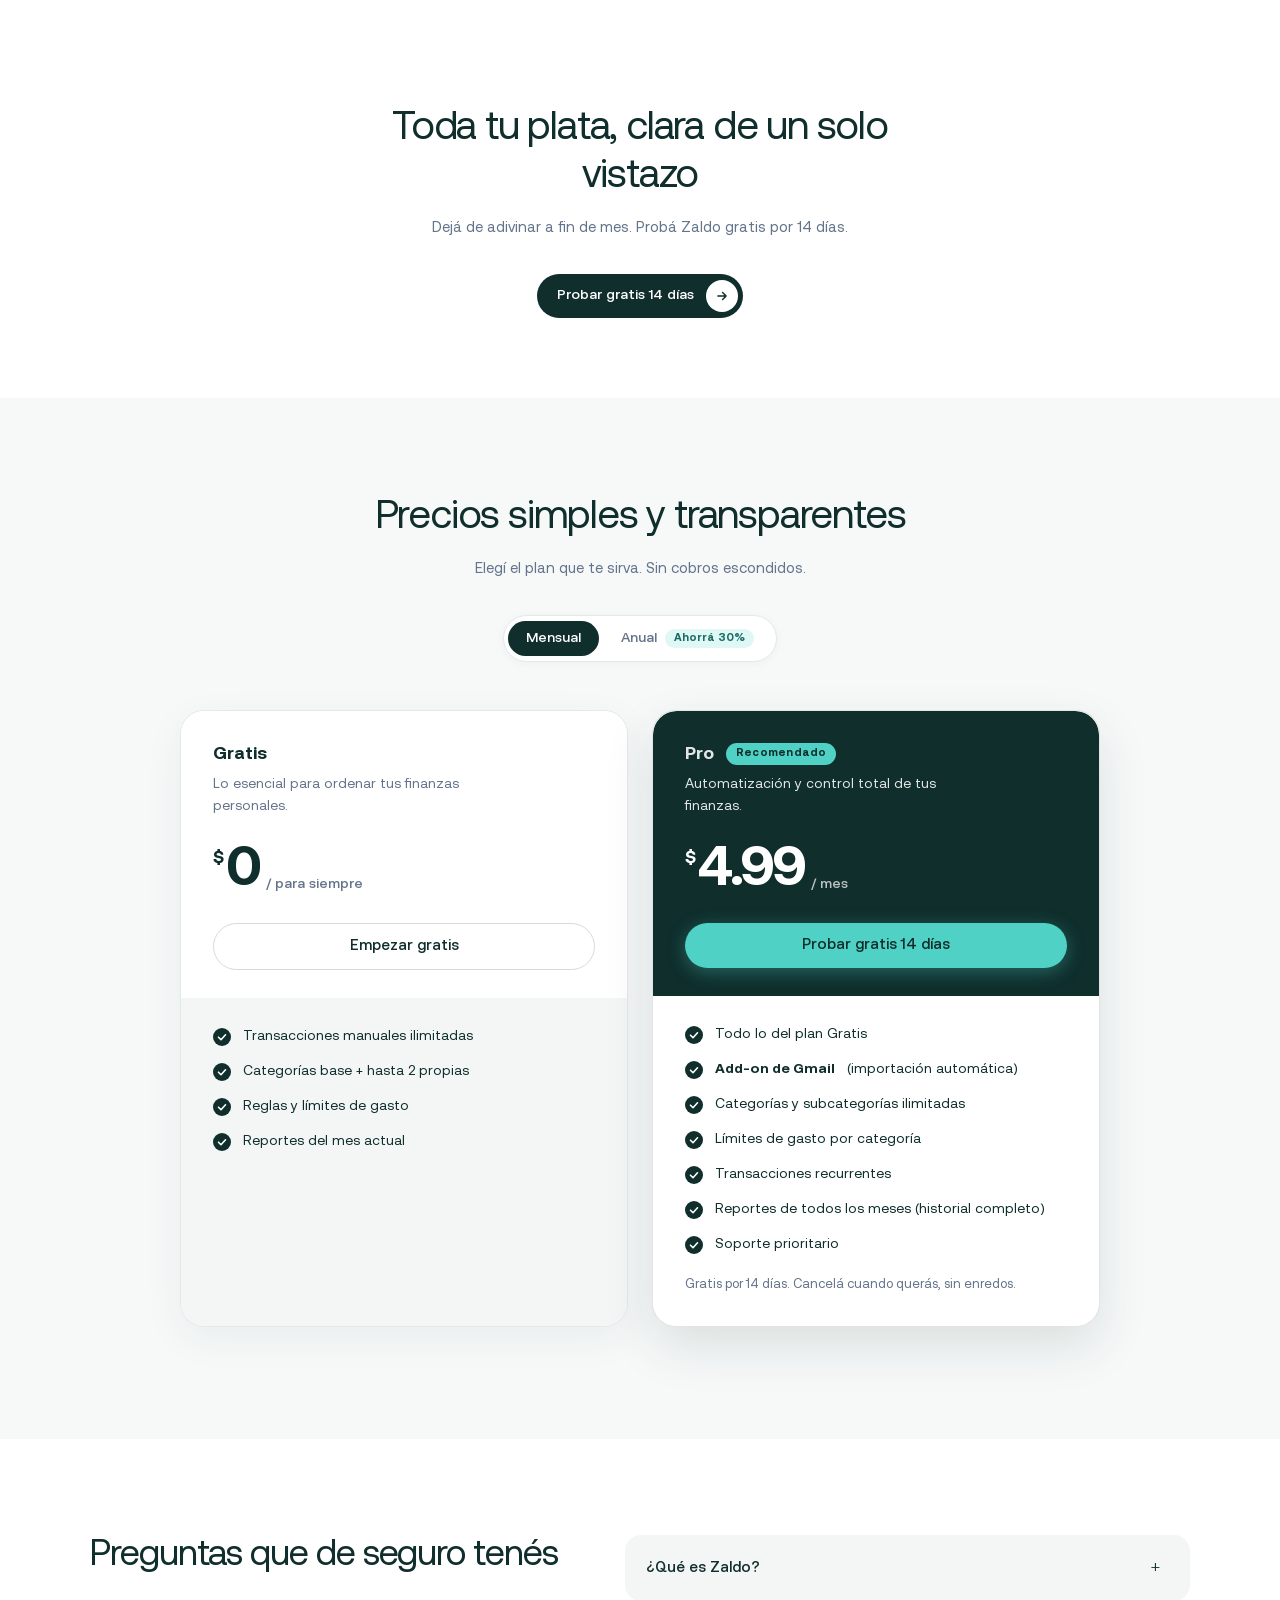
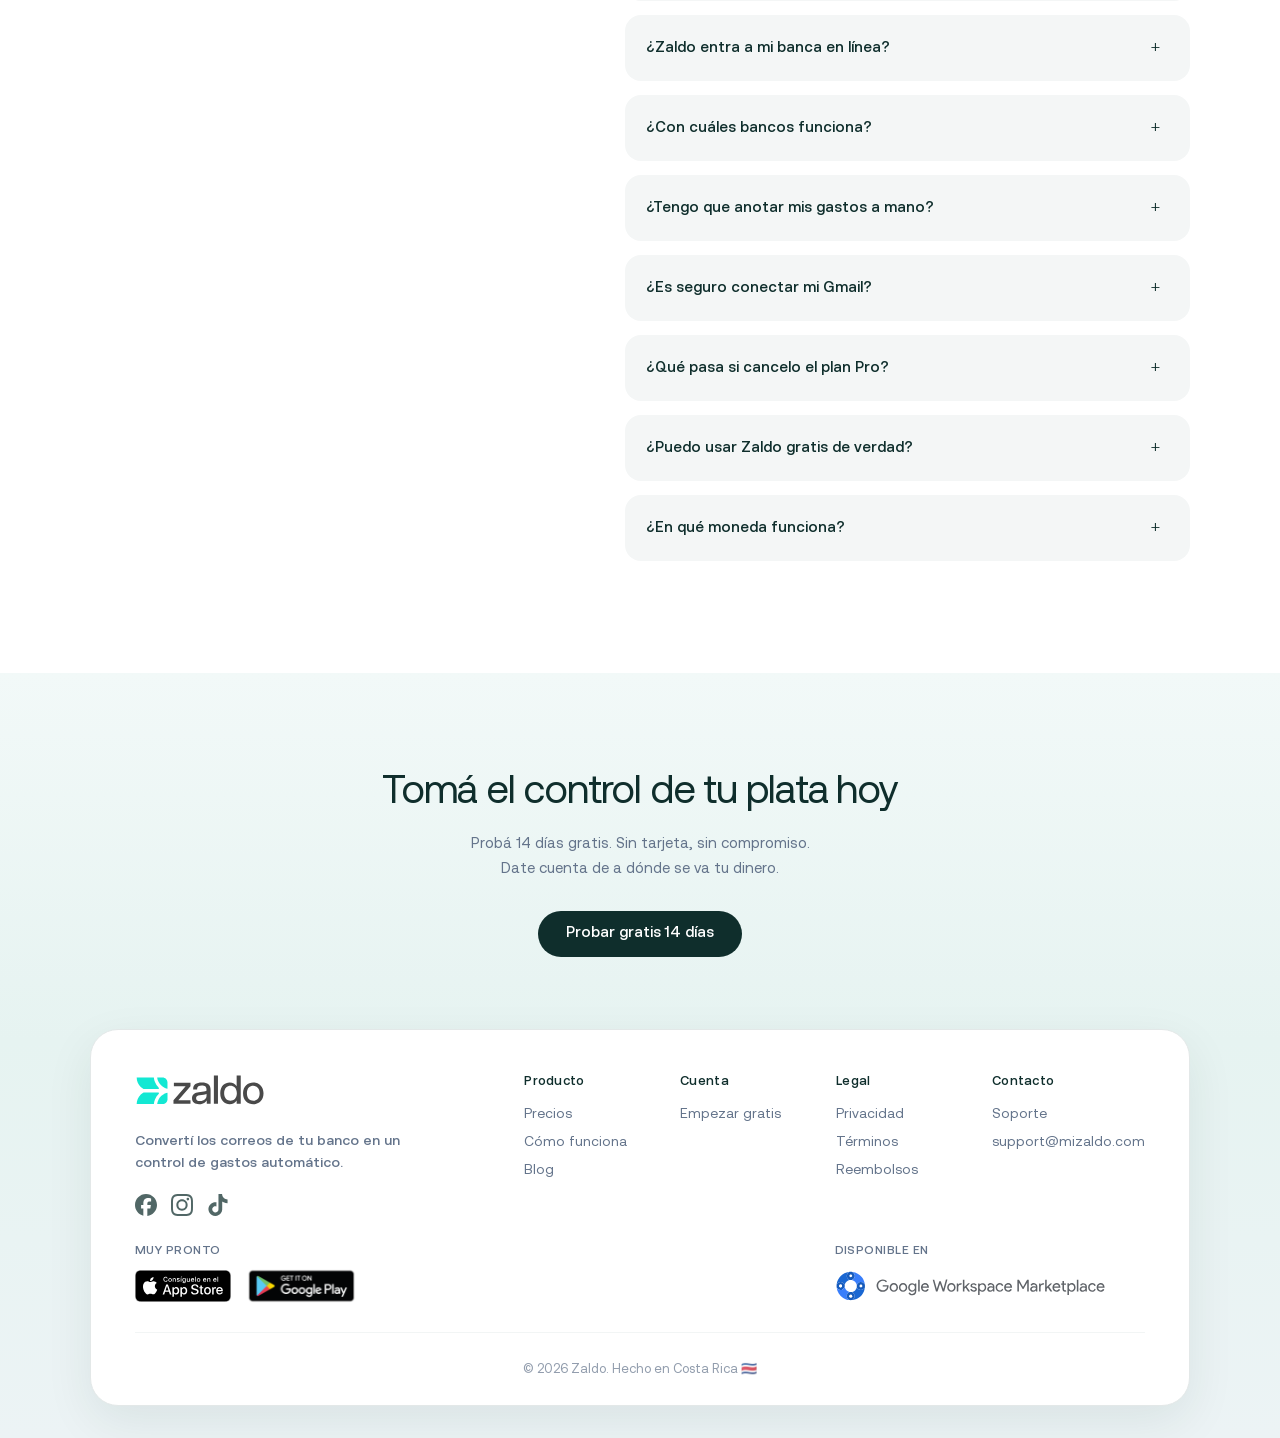
==== commit c2343f04: "Launch blog section with first content-cluster pillar post - Add /blog index and the pillar post "Ap" ====
--- a/index.html
+++ b/index.html
@@ -263,6 +263,7 @@
             <li><a href="#how-it-works">Cómo funciona</a></li>
             <li><a href="#app-tour">Features</a></li>
             <li><a href="#pricing">Precio</a></li>
+            <li><a href="blog">Blog</a></li>
           </ul>
         </nav>
         <div class="nav-cta">
@@ -1115,6 +1116,7 @@
               <ul>
                 <li><a href="#pricing">Precios</a></li>
                 <li><a href="#how-it-works">Cómo funciona</a></li>
+                <li><a href="blog">Blog</a></li>
               </ul>
             </div>
             <div class="site-footer-col">
--- a/assets/css/styles.css
+++ b/assets/css/styles.css
@@ -5417,3 +5417,238 @@
   border: 0;
 }
 
+/* Blog index */
+.blog-index-main {
+  flex: 1;
+  width: 100%;
+  max-width: 900px;
+  margin: 0 auto;
+  padding: 4rem 1.5rem 6rem;
+}
+
+.blog-index-header {
+  margin-bottom: 2.5rem;
+}
+
+.blog-index-header .section-eyebrow {
+  margin-bottom: 0.75rem;
+}
+
+.blog-index-header h1 {
+  font-size: clamp(1.75rem, 4vw, 2.25rem);
+  font-weight: 700;
+  letter-spacing: -0.03em;
+  color: var(--heading-dark);
+  line-height: 1.2;
+  margin-bottom: 0.875rem;
+}
+
+.blog-index-header p {
+  font-size: 1rem;
+  line-height: 1.7;
+  color: var(--text-body);
+  max-width: 52ch;
+}
+
+.blog-grid {
+  display: grid;
+  grid-template-columns: repeat(auto-fill, minmax(300px, 1fr));
+  gap: 1.5rem;
+}
+
+.blog-card {
+  background: var(--card-bg);
+  border-radius: 20px;
+  overflow: hidden;
+  transition: box-shadow 0.25s ease, transform 0.25s ease;
+}
+
+.blog-card:hover {
+  box-shadow: 0 12px 32px rgba(15, 46, 44, 0.1);
+  transform: translateY(-2px);
+}
+
+.blog-card-link {
+  display: block;
+  text-decoration: none;
+  color: inherit;
+}
+
+.blog-card-image {
+  display: block;
+  width: 100%;
+  height: 200px;
+  object-fit: cover;
+  background: #e8ecec;
+}
+
+.blog-card-body {
+  padding: 1.5rem;
+}
+
+.blog-card-meta {
+  font-size: 0.8125rem;
+  color: var(--text-body);
+  margin-bottom: 0.5rem;
+}
+
+.blog-card-title {
+  font-size: 1.125rem;
+  font-weight: 700;
+  letter-spacing: -0.01em;
+  color: var(--heading-dark);
+  line-height: 1.35;
+  margin-bottom: 0.625rem;
+}
+
+.blog-card-excerpt {
+  font-size: 0.9375rem;
+  line-height: 1.65;
+  color: var(--text-body);
+}
+
+/* Blog post */
+.blog-post-main {
+  flex: 1;
+  width: 100%;
+  max-width: 760px;
+  margin: 0 auto;
+  padding: 3rem 1.5rem 5rem;
+}
+
+.blog-post-header {
+  margin-bottom: 2rem;
+}
+
+.blog-post-header .section-eyebrow {
+  margin-bottom: 0.75rem;
+}
+
+.blog-post-header h1 {
+  font-size: clamp(1.75rem, 4.5vw, 2.5rem);
+  font-weight: 700;
+  letter-spacing: -0.03em;
+  color: var(--heading-dark);
+  line-height: 1.2;
+  margin-bottom: 1rem;
+}
+
+.blog-post-meta {
+  font-size: 0.875rem;
+  color: var(--text-body);
+}
+
+.blog-post-cover {
+  width: 100%;
+  border-radius: 20px;
+  margin: 1.75rem 0 2.5rem;
+  display: block;
+}
+
+.blog-post-body h2 {
+  font-size: 1.375rem;
+  color: var(--heading-dark);
+  letter-spacing: -0.02em;
+  margin: 2.5rem 0 1rem;
+  line-height: 1.3;
+}
+
+.blog-post-body h3 {
+  font-size: 1.0625rem;
+  font-weight: 600;
+  color: var(--heading-dark);
+  margin: 1.75rem 0 0.75rem;
+}
+
+.blog-post-body p {
+  font-size: 1rem;
+  line-height: 1.75;
+  color: var(--text-body);
+  margin-bottom: 1.125rem;
+}
+
+.blog-post-body ul {
+  margin: 0.5rem 0 1.125rem;
+  padding-left: 1.25rem;
+}
+
+.blog-post-body li {
+  font-size: 1rem;
+  line-height: 1.75;
+  color: var(--text-body);
+  margin-bottom: 0.5rem;
+}
+
+.blog-post-body a {
+  color: var(--teal-dark);
+  text-decoration: underline;
+  text-underline-offset: 2px;
+}
+
+.blog-post-body a:hover {
+  color: var(--teal);
+}
+
+.blog-post-body hr {
+  border: none;
+  border-top: 1px solid #eef0f0;
+  margin: 2.25rem 0;
+}
+
+.blog-post-body .callout {
+  background: var(--card-bg);
+  border-left: 3px solid var(--teal);
+  border-radius: 0 14px 14px 0;
+  padding: 1.25rem 1.5rem;
+  margin: 1.75rem 0;
+}
+
+.blog-post-body .callout p:first-child {
+  font-weight: 700;
+  color: var(--heading-dark);
+  margin-bottom: 0.625rem;
+}
+
+.blog-post-body .callout ul {
+  margin: 0;
+  padding-left: 1.1rem;
+}
+
+.blog-post-body .callout li {
+  font-size: 0.9375rem;
+  line-height: 1.6;
+  color: var(--text-body);
+  margin-bottom: 0.375rem;
+}
+
+.blog-post-body figure {
+  margin: 2rem 0;
+  padding: 1.25rem;
+  background: var(--card-bg);
+  border-radius: 16px;
+}
+
+.blog-post-body figure svg {
+  width: 100%;
+  height: auto;
+  display: block;
+}
+
+.blog-post-body figcaption {
+  font-size: 0.8125rem;
+  color: var(--text-body);
+  margin-top: 0.75rem;
+  text-align: center;
+}
+
+.blog-post-body .faq-list {
+  margin-top: 1.5rem;
+}
+
+@media (max-width: 600px) {
+  .blog-index-main,
+  .blog-post-main {
+    padding: 3rem 1.25rem 4.5rem;
+  }
+}
+
--- a/assets/css/styles.css
+++ b/assets/css/styles.css
@@ -5417,3 +5417,238 @@
   border: 0;
 }
 
+/* Blog index */
+.blog-index-main {
+  flex: 1;
+  width: 100%;
+  max-width: 900px;
+  margin: 0 auto;
+  padding: 4rem 1.5rem 6rem;
+}
+
+.blog-index-header {
+  margin-bottom: 2.5rem;
+}
+
+.blog-index-header .section-eyebrow {
+  margin-bottom: 0.75rem;
+}
+
+.blog-index-header h1 {
+  font-size: clamp(1.75rem, 4vw, 2.25rem);
+  font-weight: 700;
+  letter-spacing: -0.03em;
+  color: var(--heading-dark);
+  line-height: 1.2;
+  margin-bottom: 0.875rem;
+}
+
+.blog-index-header p {
+  font-size: 1rem;
+  line-height: 1.7;
+  color: var(--text-body);
+  max-width: 52ch;
+}
+
+.blog-grid {
+  display: grid;
+  grid-template-columns: repeat(auto-fill, minmax(300px, 1fr));
+  gap: 1.5rem;
+}
+
+.blog-card {
+  background: var(--card-bg);
+  border-radius: 20px;
+  overflow: hidden;
+  transition: box-shadow 0.25s ease, transform 0.25s ease;
+}
+
+.blog-card:hover {
+  box-shadow: 0 12px 32px rgba(15, 46, 44, 0.1);
+  transform: translateY(-2px);
+}
+
+.blog-card-link {
+  display: block;
+  text-decoration: none;
+  color: inherit;
+}
+
+.blog-card-image {
+  display: block;
+  width: 100%;
+  height: 200px;
+  object-fit: cover;
+  background: #e8ecec;
+}
+
+.blog-card-body {
+  padding: 1.5rem;
+}
+
+.blog-card-meta {
+  font-size: 0.8125rem;
+  color: var(--text-body);
+  margin-bottom: 0.5rem;
+}
+
+.blog-card-title {
+  font-size: 1.125rem;
+  font-weight: 700;
+  letter-spacing: -0.01em;
+  color: var(--heading-dark);
+  line-height: 1.35;
+  margin-bottom: 0.625rem;
+}
+
+.blog-card-excerpt {
+  font-size: 0.9375rem;
+  line-height: 1.65;
+  color: var(--text-body);
+}
+
+/* Blog post */
+.blog-post-main {
+  flex: 1;
+  width: 100%;
+  max-width: 760px;
+  margin: 0 auto;
+  padding: 3rem 1.5rem 5rem;
+}
+
+.blog-post-header {
+  margin-bottom: 2rem;
+}
+
+.blog-post-header .section-eyebrow {
+  margin-bottom: 0.75rem;
+}
+
+.blog-post-header h1 {
+  font-size: clamp(1.75rem, 4.5vw, 2.5rem);
+  font-weight: 700;
+  letter-spacing: -0.03em;
+  color: var(--heading-dark);
+  line-height: 1.2;
+  margin-bottom: 1rem;
+}
+
+.blog-post-meta {
+  font-size: 0.875rem;
+  color: var(--text-body);
+}
+
+.blog-post-cover {
+  width: 100%;
+  border-radius: 20px;
+  margin: 1.75rem 0 2.5rem;
+  display: block;
+}
+
+.blog-post-body h2 {
+  font-size: 1.375rem;
+  color: var(--heading-dark);
+  letter-spacing: -0.02em;
+  margin: 2.5rem 0 1rem;
+  line-height: 1.3;
+}
+
+.blog-post-body h3 {
+  font-size: 1.0625rem;
+  font-weight: 600;
+  color: var(--heading-dark);
+  margin: 1.75rem 0 0.75rem;
+}
+
+.blog-post-body p {
+  font-size: 1rem;
+  line-height: 1.75;
+  color: var(--text-body);
+  margin-bottom: 1.125rem;
+}
+
+.blog-post-body ul {
+  margin: 0.5rem 0 1.125rem;
+  padding-left: 1.25rem;
+}
+
+.blog-post-body li {
+  font-size: 1rem;
+  line-height: 1.75;
+  color: var(--text-body);
+  margin-bottom: 0.5rem;
+}
+
+.blog-post-body a {
+  color: var(--teal-dark);
+  text-decoration: underline;
+  text-underline-offset: 2px;
+}
+
+.blog-post-body a:hover {
+  color: var(--teal);
+}
+
+.blog-post-body hr {
+  border: none;
+  border-top: 1px solid #eef0f0;
+  margin: 2.25rem 0;
+}
+
+.blog-post-body .callout {
+  background: var(--card-bg);
+  border-left: 3px solid var(--teal);
+  border-radius: 0 14px 14px 0;
+  padding: 1.25rem 1.5rem;
+  margin: 1.75rem 0;
+}
+
+.blog-post-body .callout p:first-child {
+  font-weight: 700;
+  color: var(--heading-dark);
+  margin-bottom: 0.625rem;
+}
+
+.blog-post-body .callout ul {
+  margin: 0;
+  padding-left: 1.1rem;
+}
+
+.blog-post-body .callout li {
+  font-size: 0.9375rem;
+  line-height: 1.6;
+  color: var(--text-body);
+  margin-bottom: 0.375rem;
+}
+
+.blog-post-body figure {
+  margin: 2rem 0;
+  padding: 1.25rem;
+  background: var(--card-bg);
+  border-radius: 16px;
+}
+
+.blog-post-body figure svg {
+  width: 100%;
+  height: auto;
+  display: block;
+}
+
+.blog-post-body figcaption {
+  font-size: 0.8125rem;
+  color: var(--text-body);
+  margin-top: 0.75rem;
+  text-align: center;
+}
+
+.blog-post-body .faq-list {
+  margin-top: 1.5rem;
+}
+
+@media (max-width: 600px) {
+  .blog-index-main,
+  .blog-post-main {
+    padding: 3rem 1.25rem 4.5rem;
+  }
+}
+
--- a/assets/css/styles.css
+++ b/assets/css/styles.css
@@ -5417,3 +5417,238 @@
   border: 0;
 }
 
+/* Blog index */
+.blog-index-main {
+  flex: 1;
+  width: 100%;
+  max-width: 900px;
+  margin: 0 auto;
+  padding: 4rem 1.5rem 6rem;
+}
+
+.blog-index-header {
+  margin-bottom: 2.5rem;
+}
+
+.blog-index-header .section-eyebrow {
+  margin-bottom: 0.75rem;
+}
+
+.blog-index-header h1 {
+  font-size: clamp(1.75rem, 4vw, 2.25rem);
+  font-weight: 700;
+  letter-spacing: -0.03em;
+  color: var(--heading-dark);
+  line-height: 1.2;
+  margin-bottom: 0.875rem;
+}
+
+.blog-index-header p {
+  font-size: 1rem;
+  line-height: 1.7;
+  color: var(--text-body);
+  max-width: 52ch;
+}
+
+.blog-grid {
+  display: grid;
+  grid-template-columns: repeat(auto-fill, minmax(300px, 1fr));
+  gap: 1.5rem;
+}
+
+.blog-card {
+  background: var(--card-bg);
+  border-radius: 20px;
+  overflow: hidden;
+  transition: box-shadow 0.25s ease, transform 0.25s ease;
+}
+
+.blog-card:hover {
+  box-shadow: 0 12px 32px rgba(15, 46, 44, 0.1);
+  transform: translateY(-2px);
+}
+
+.blog-card-link {
+  display: block;
+  text-decoration: none;
+  color: inherit;
+}
+
+.blog-card-image {
+  display: block;
+  width: 100%;
+  height: 200px;
+  object-fit: cover;
+  background: #e8ecec;
+}
+
+.blog-card-body {
+  padding: 1.5rem;
+}
+
+.blog-card-meta {
+  font-size: 0.8125rem;
+  color: var(--text-body);
+  margin-bottom: 0.5rem;
+}
+
+.blog-card-title {
+  font-size: 1.125rem;
+  font-weight: 700;
+  letter-spacing: -0.01em;
+  color: var(--heading-dark);
+  line-height: 1.35;
+  margin-bottom: 0.625rem;
+}
+
+.blog-card-excerpt {
+  font-size: 0.9375rem;
+  line-height: 1.65;
+  color: var(--text-body);
+}
+
+/* Blog post */
+.blog-post-main {
+  flex: 1;
+  width: 100%;
+  max-width: 760px;
+  margin: 0 auto;
+  padding: 3rem 1.5rem 5rem;
+}
+
+.blog-post-header {
+  margin-bottom: 2rem;
+}
+
+.blog-post-header .section-eyebrow {
+  margin-bottom: 0.75rem;
+}
+
+.blog-post-header h1 {
+  font-size: clamp(1.75rem, 4.5vw, 2.5rem);
+  font-weight: 700;
+  letter-spacing: -0.03em;
+  color: var(--heading-dark);
+  line-height: 1.2;
+  margin-bottom: 1rem;
+}
+
+.blog-post-meta {
+  font-size: 0.875rem;
+  color: var(--text-body);
+}
+
+.blog-post-cover {
+  width: 100%;
+  border-radius: 20px;
+  margin: 1.75rem 0 2.5rem;
+  display: block;
+}
+
+.blog-post-body h2 {
+  font-size: 1.375rem;
+  color: var(--heading-dark);
+  letter-spacing: -0.02em;
+  margin: 2.5rem 0 1rem;
+  line-height: 1.3;
+}
+
+.blog-post-body h3 {
+  font-size: 1.0625rem;
+  font-weight: 600;
+  color: var(--heading-dark);
+  margin: 1.75rem 0 0.75rem;
+}
+
+.blog-post-body p {
+  font-size: 1rem;
+  line-height: 1.75;
+  color: var(--text-body);
+  margin-bottom: 1.125rem;
+}
+
+.blog-post-body ul {
+  margin: 0.5rem 0 1.125rem;
+  padding-left: 1.25rem;
+}
+
+.blog-post-body li {
+  font-size: 1rem;
+  line-height: 1.75;
+  color: var(--text-body);
+  margin-bottom: 0.5rem;
+}
+
+.blog-post-body a {
+  color: var(--teal-dark);
+  text-decoration: underline;
+  text-underline-offset: 2px;
+}
+
+.blog-post-body a:hover {
+  color: var(--teal);
+}
+
+.blog-post-body hr {
+  border: none;
+  border-top: 1px solid #eef0f0;
+  margin: 2.25rem 0;
+}
+
+.blog-post-body .callout {
+  background: var(--card-bg);
+  border-left: 3px solid var(--teal);
+  border-radius: 0 14px 14px 0;
+  padding: 1.25rem 1.5rem;
+  margin: 1.75rem 0;
+}
+
+.blog-post-body .callout p:first-child {
+  font-weight: 700;
+  color: var(--heading-dark);
+  margin-bottom: 0.625rem;
+}
+
+.blog-post-body .callout ul {
+  margin: 0;
+  padding-left: 1.1rem;
+}
+
+.blog-post-body .callout li {
+  font-size: 0.9375rem;
+  line-height: 1.6;
+  color: var(--text-body);
+  margin-bottom: 0.375rem;
+}
+
+.blog-post-body figure {
+  margin: 2rem 0;
+  padding: 1.25rem;
+  background: var(--card-bg);
+  border-radius: 16px;
+}
+
+.blog-post-body figure svg {
+  width: 100%;
+  height: auto;
+  display: block;
+}
+
+.blog-post-body figcaption {
+  font-size: 0.8125rem;
+  color: var(--text-body);
+  margin-top: 0.75rem;
+  text-align: center;
+}
+
+.blog-post-body .faq-list {
+  margin-top: 1.5rem;
+}
+
+@media (max-width: 600px) {
+  .blog-index-main,
+  .blog-post-main {
+    padding: 3rem 1.25rem 4.5rem;
+  }
+}
+
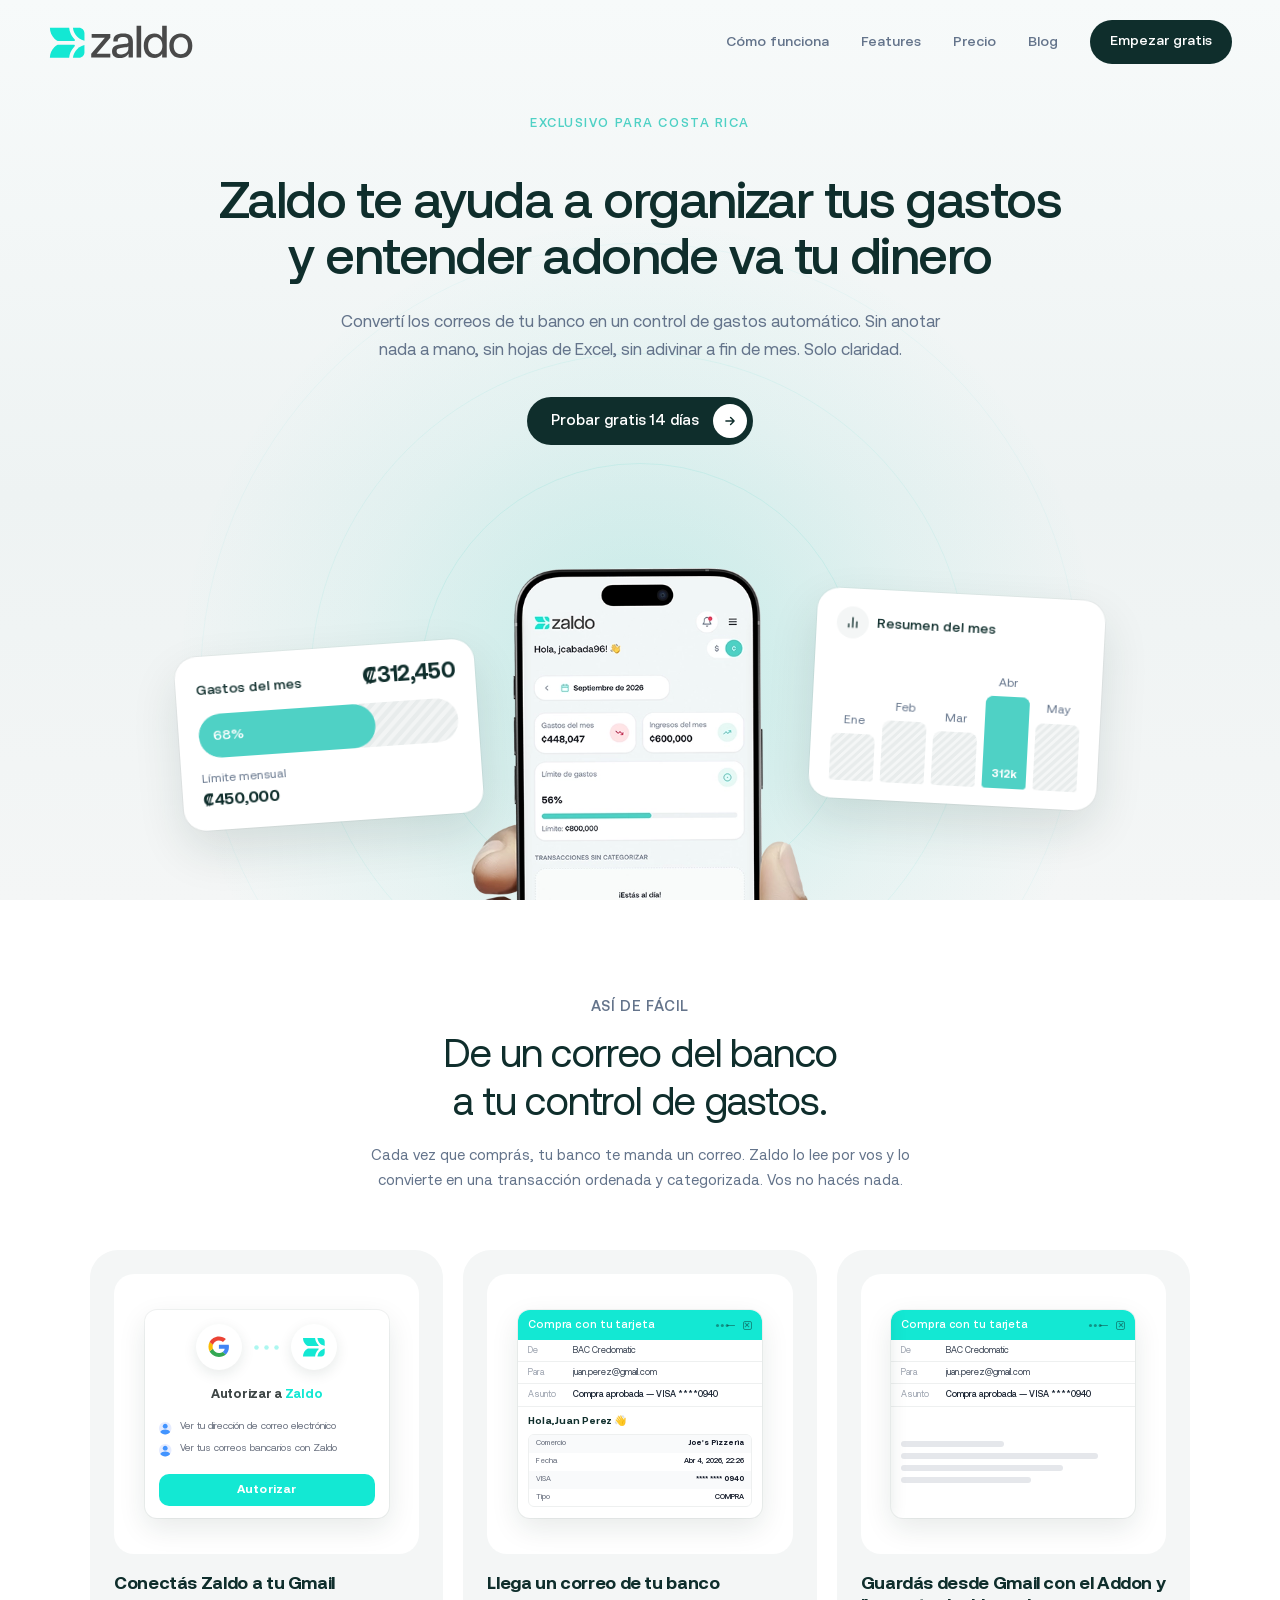
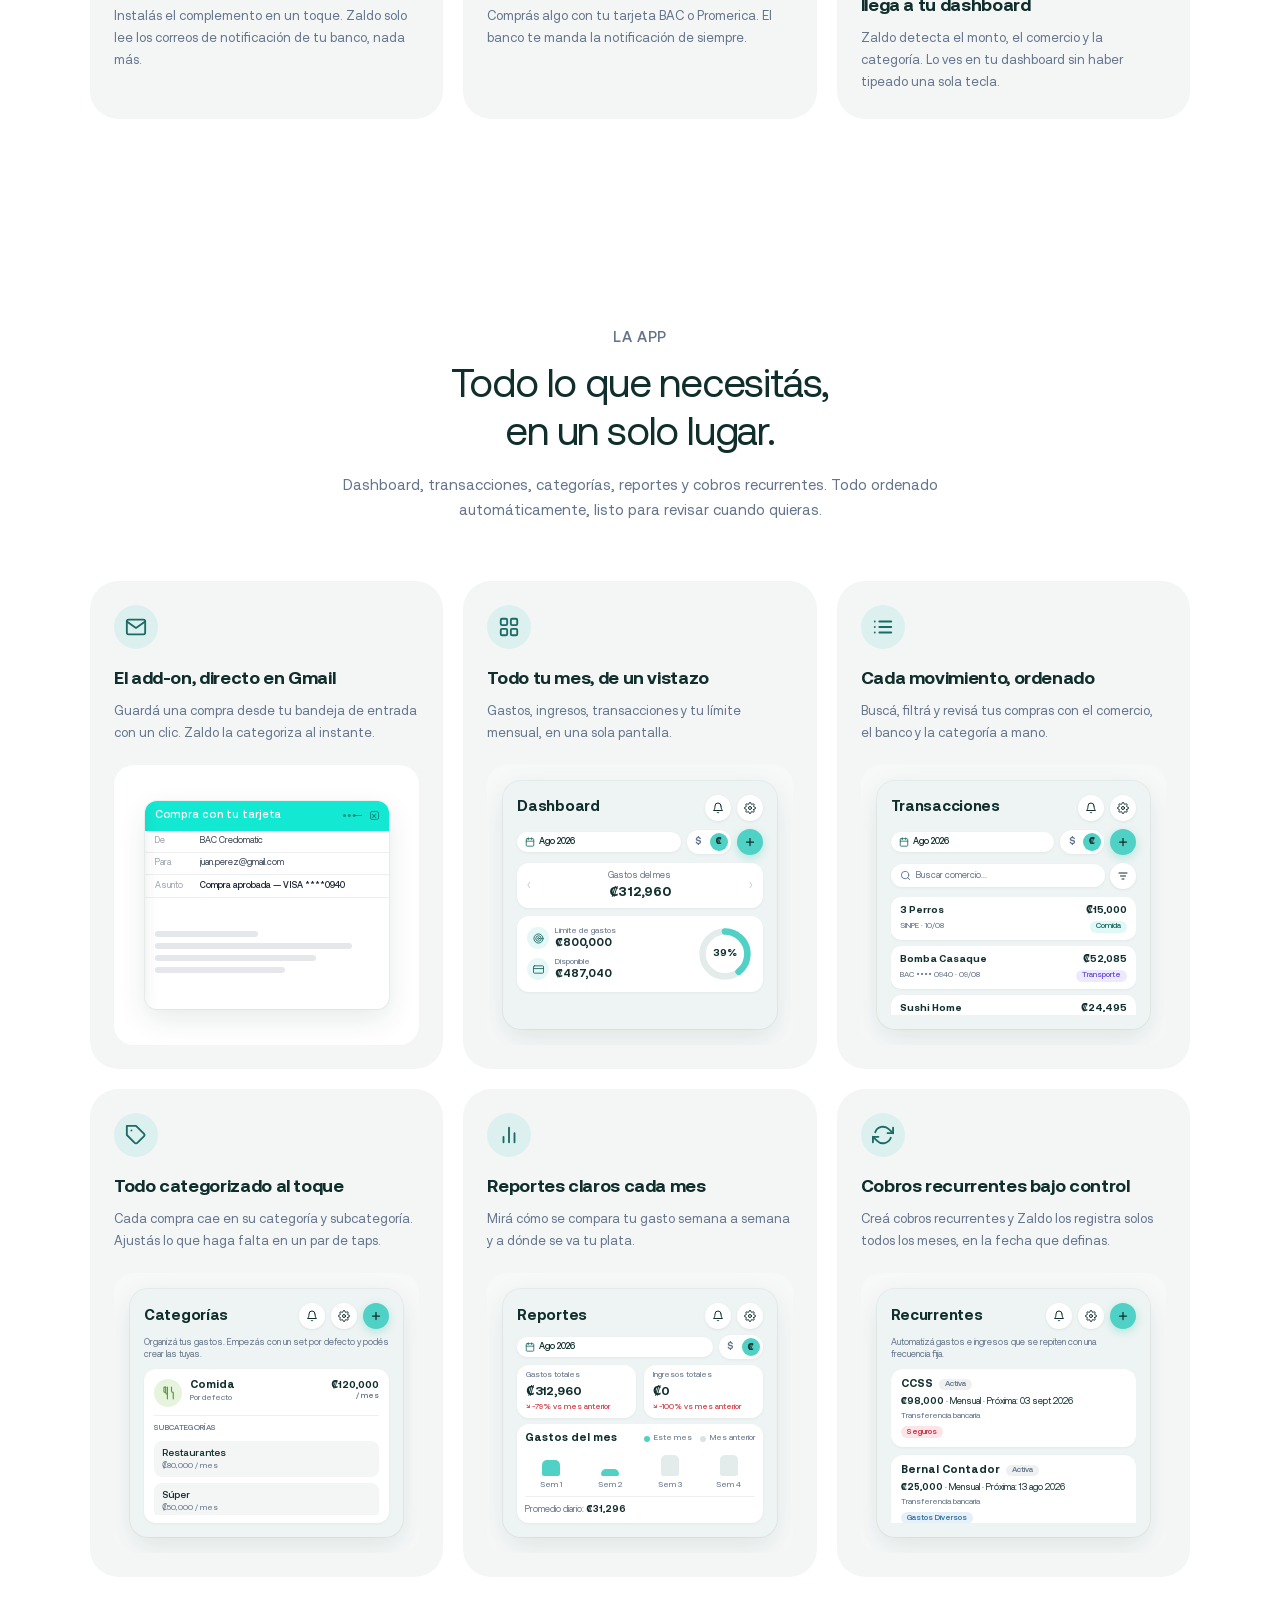
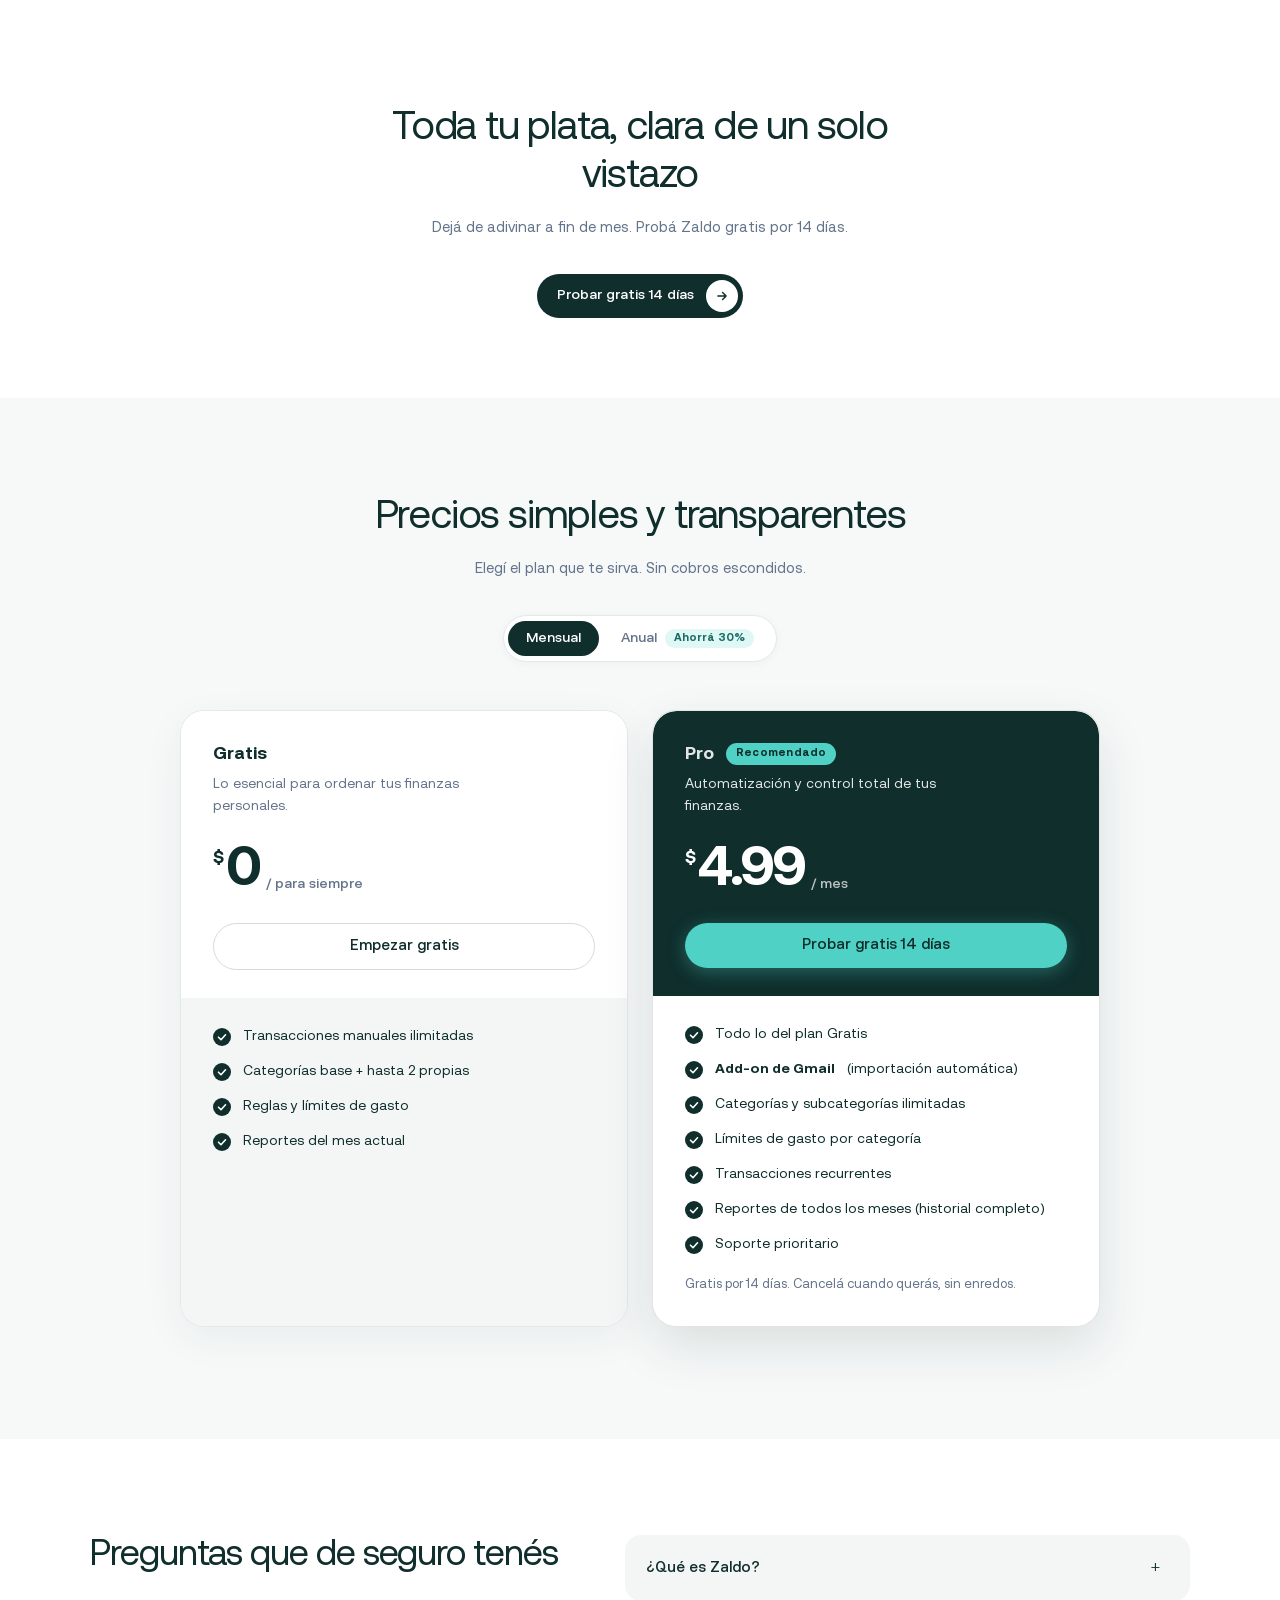
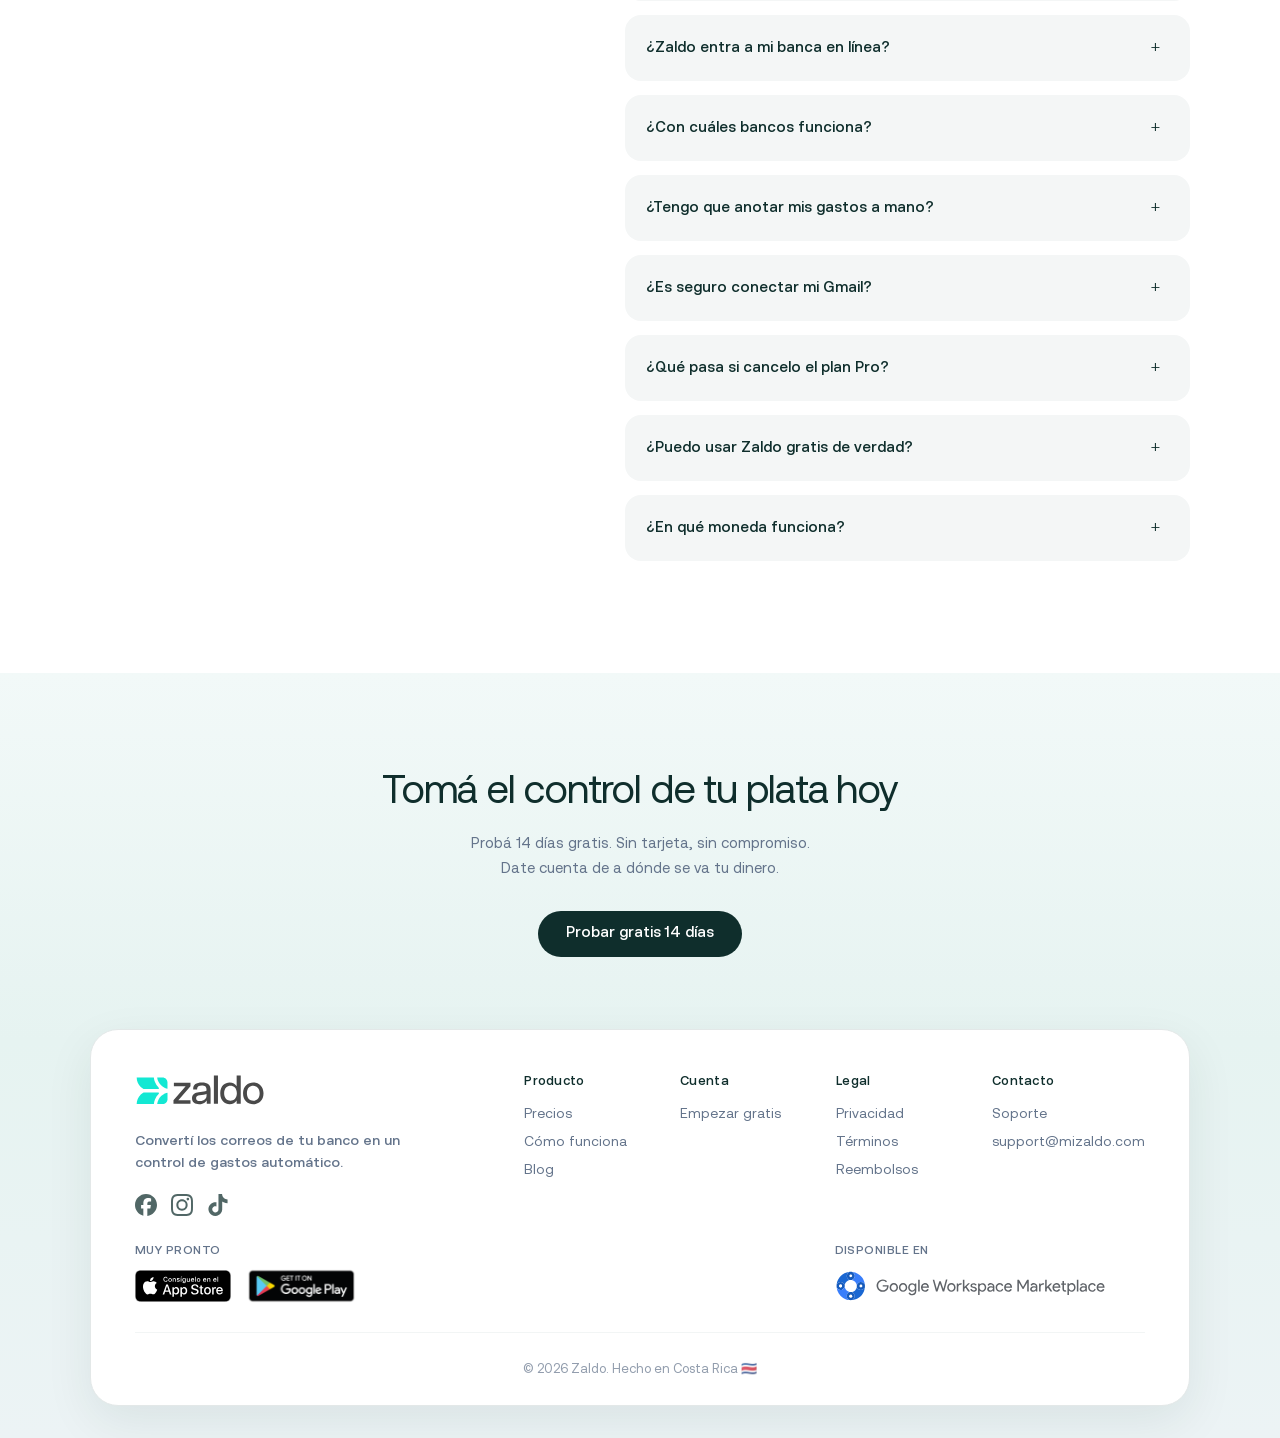
==== commit c6db1719: "Strengthen Costa Rica geo-signals and disambiguate from same-named apps Discovered three unrelated f" ====
--- a/index.html
+++ b/index.html
@@ -4,27 +4,27 @@
   <script>document.documentElement.classList.add('js-animations');</script>
   <meta charset="UTF-8">
   <meta name="viewport" content="width=device-width, initial-scale=1.0">
-  <title>Zaldo — Tené claro en qué se te va la plata</title>
-  <meta name="description" content="Zaldo convierte los correos de tu banco en un control de gastos automático. Sin anotar nada a mano, sin Excel, sin adivinar a fin de mes.">
+  <title>Zaldo Costa Rica — Tené claro en qué se te va la plata</title>
+  <meta name="description" content="Zaldo es la app de control de gastos hecha para Costa Rica. Convierte los correos de tu banco en un registro automático — sin anotar nada a mano, sin Excel.">
   <link rel="canonical" href="https://mizaldo.com/">
   <meta name="theme-color" content="#4FD1C5">
   <meta name="author" content="Zaldo">
 
   <!-- Open Graph -->
   <meta property="og:type" content="website">
-  <meta property="og:title" content="Zaldo — Tené claro en qué se te va la plata">
-  <meta property="og:description" content="Zaldo convierte los correos de tu banco en un control de gastos automático. Sin anotar nada a mano, sin Excel, sin adivinar a fin de mes.">
+  <meta property="og:title" content="Zaldo Costa Rica — Tené claro en qué se te va la plata">
+  <meta property="og:description" content="Zaldo es la app de control de gastos hecha para Costa Rica. Convierte los correos de tu banco en un registro automático — sin anotar nada a mano, sin Excel.">
   <meta property="og:url" content="https://mizaldo.com/">
   <meta property="og:image" content="https://mizaldo.com/assets/img/og-image.jpg">
   <meta property="og:image:width" content="1200">
   <meta property="og:image:height" content="630">
   <meta property="og:locale" content="es_CR">
-  <meta property="og:site_name" content="Zaldo">
+  <meta property="og:site_name" content="Zaldo Costa Rica">
 
   <!-- Twitter Card -->
   <meta name="twitter:card" content="summary_large_image">
-  <meta name="twitter:title" content="Zaldo — Tené claro en qué se te va la plata">
-  <meta name="twitter:description" content="Zaldo convierte los correos de tu banco en un control de gastos automático. Sin anotar nada a mano, sin Excel, sin adivinar a fin de mes.">
+  <meta name="twitter:title" content="Zaldo Costa Rica — Tené claro en qué se te va la plata">
+  <meta name="twitter:description" content="Zaldo es la app de control de gastos hecha para Costa Rica. Convierte los correos de tu banco en un registro automático — sin anotar nada a mano, sin Excel.">
   <meta name="twitter:image" content="https://mizaldo.com/assets/img/og-image.jpg">
 
   <!-- Favicons -->
@@ -115,10 +115,12 @@
   {
     "@context": "https://schema.org",
     "@type": "SoftwareApplication",
-    "name": "Zaldo",
+    "name": "Zaldo Costa Rica",
+    "alternateName": "Zaldo",
     "url": "https://mizaldo.com/",
     "applicationCategory": "FinanceApplication",
     "operatingSystem": "Web, Android, iOS",
+    "areaServed": { "@type": "Country", "name": "Costa Rica" },
     "description": "Zaldo es una app de finanzas personales para Costa Rica que lee las notificaciones que tu banco te manda por correo y las convierte automáticamente en transacciones ordenadas y categorizadas. Sin anotar nada a mano, sin Excel.",
     "offers": {
       "@type": "AggregateOffer",
@@ -150,9 +152,11 @@
     },
     "publisher": {
       "@type": "Organization",
-      "name": "Zaldo",
+      "name": "Zaldo Costa Rica",
+      "alternateName": "Zaldo",
       "url": "https://mizaldo.com/",
       "logo": "https://mizaldo.com/assets/zaldo-logo-v1.svg",
+      "areaServed": { "@type": "Country", "name": "Costa Rica" },
       "sameAs": [
         "https://www.facebook.com/profile.php?id=61590515493888",
         "https://www.instagram.com/zaldoapp",
@@ -263,7 +267,7 @@
             <li><a href="#how-it-works">Cómo funciona</a></li>
             <li><a href="#app-tour">Features</a></li>
             <li><a href="#pricing">Precio</a></li>
-            <li><a href="blog">Blog</a></li>
+            <li><a href="/blog">Blog</a></li>
           </ul>
         </nav>
         <div class="nav-cta">
@@ -1116,7 +1120,7 @@
               <ul>
                 <li><a href="#pricing">Precios</a></li>
                 <li><a href="#how-it-works">Cómo funciona</a></li>
-                <li><a href="blog">Blog</a></li>
+                <li><a href="/blog">Blog</a></li>
               </ul>
             </div>
             <div class="site-footer-col">
--- a/assets/css/styles.css
+++ b/assets/css/styles.css
@@ -5540,6 +5540,9 @@
 
 .blog-post-cover {
   width: 100%;
+  height: auto;
+  aspect-ratio: 16 / 9;
+  object-fit: cover;
   border-radius: 20px;
   margin: 1.75rem 0 2.5rem;
   display: block;
@@ -5565,6 +5568,8 @@
   line-height: 1.75;
   color: var(--text-body);
   margin-bottom: 1.125rem;
+  text-align: justify;
+  hyphens: auto;
 }
 
 .blog-post-body ul {
@@ -5577,6 +5582,8 @@
   line-height: 1.75;
   color: var(--text-body);
   margin-bottom: 0.5rem;
+  text-align: justify;
+  hyphens: auto;
 }
 
 .blog-post-body a {
@@ -5597,8 +5604,7 @@
 
 .blog-post-body .callout {
   background: var(--card-bg);
-  border-left: 3px solid var(--teal);
-  border-radius: 0 14px 14px 0;
+  border-radius: 14px;
   padding: 1.25rem 1.5rem;
   margin: 1.75rem 0;
 }
@@ -5642,7 +5648,32 @@
 }
 
 .blog-post-body .faq-list {
-  margin-top: 1.5rem;
+  margin: 1.5rem 0 0;
+  padding: 0;
+  list-style: none;
+}
+
+.blog-post-body .faq-item {
+  margin: 0;
+}
+
+.blog-post-body .faq-item h3 {
+  margin: 0;
+  padding: 0;
+  font-size: inherit;
+  font-weight: inherit;
+  line-height: inherit;
+}
+
+.blog-post-body .faq-question {
+  padding: 1rem 1.25rem;
+  align-items: center;
+}
+
+.blog-post-body .faq-answer-inner {
+  padding: 0 1.25rem 1rem;
+  text-align: justify;
+  hyphens: auto;
 }
 
 @media (max-width: 600px) {
--- a/assets/css/styles.css
+++ b/assets/css/styles.css
@@ -5540,6 +5540,9 @@
 
 .blog-post-cover {
   width: 100%;
+  height: auto;
+  aspect-ratio: 16 / 9;
+  object-fit: cover;
   border-radius: 20px;
   margin: 1.75rem 0 2.5rem;
   display: block;
@@ -5565,6 +5568,8 @@
   line-height: 1.75;
   color: var(--text-body);
   margin-bottom: 1.125rem;
+  text-align: justify;
+  hyphens: auto;
 }
 
 .blog-post-body ul {
@@ -5577,6 +5582,8 @@
   line-height: 1.75;
   color: var(--text-body);
   margin-bottom: 0.5rem;
+  text-align: justify;
+  hyphens: auto;
 }
 
 .blog-post-body a {
@@ -5597,8 +5604,7 @@
 
 .blog-post-body .callout {
   background: var(--card-bg);
-  border-left: 3px solid var(--teal);
-  border-radius: 0 14px 14px 0;
+  border-radius: 14px;
   padding: 1.25rem 1.5rem;
   margin: 1.75rem 0;
 }
@@ -5642,7 +5648,32 @@
 }
 
 .blog-post-body .faq-list {
-  margin-top: 1.5rem;
+  margin: 1.5rem 0 0;
+  padding: 0;
+  list-style: none;
+}
+
+.blog-post-body .faq-item {
+  margin: 0;
+}
+
+.blog-post-body .faq-item h3 {
+  margin: 0;
+  padding: 0;
+  font-size: inherit;
+  font-weight: inherit;
+  line-height: inherit;
+}
+
+.blog-post-body .faq-question {
+  padding: 1rem 1.25rem;
+  align-items: center;
+}
+
+.blog-post-body .faq-answer-inner {
+  padding: 0 1.25rem 1rem;
+  text-align: justify;
+  hyphens: auto;
 }
 
 @media (max-width: 600px) {
--- a/assets/css/styles.css
+++ b/assets/css/styles.css
@@ -5540,6 +5540,9 @@
 
 .blog-post-cover {
   width: 100%;
+  height: auto;
+  aspect-ratio: 16 / 9;
+  object-fit: cover;
   border-radius: 20px;
   margin: 1.75rem 0 2.5rem;
   display: block;
@@ -5565,6 +5568,8 @@
   line-height: 1.75;
   color: var(--text-body);
   margin-bottom: 1.125rem;
+  text-align: justify;
+  hyphens: auto;
 }
 
 .blog-post-body ul {
@@ -5577,6 +5582,8 @@
   line-height: 1.75;
   color: var(--text-body);
   margin-bottom: 0.5rem;
+  text-align: justify;
+  hyphens: auto;
 }
 
 .blog-post-body a {
@@ -5597,8 +5604,7 @@
 
 .blog-post-body .callout {
   background: var(--card-bg);
-  border-left: 3px solid var(--teal);
-  border-radius: 0 14px 14px 0;
+  border-radius: 14px;
   padding: 1.25rem 1.5rem;
   margin: 1.75rem 0;
 }
@@ -5642,7 +5648,32 @@
 }
 
 .blog-post-body .faq-list {
-  margin-top: 1.5rem;
+  margin: 1.5rem 0 0;
+  padding: 0;
+  list-style: none;
+}
+
+.blog-post-body .faq-item {
+  margin: 0;
+}
+
+.blog-post-body .faq-item h3 {
+  margin: 0;
+  padding: 0;
+  font-size: inherit;
+  font-weight: inherit;
+  line-height: inherit;
+}
+
+.blog-post-body .faq-question {
+  padding: 1rem 1.25rem;
+  align-items: center;
+}
+
+.blog-post-body .faq-answer-inner {
+  padding: 0 1.25rem 1rem;
+  text-align: justify;
+  hyphens: auto;
 }
 
 @media (max-width: 600px) {
